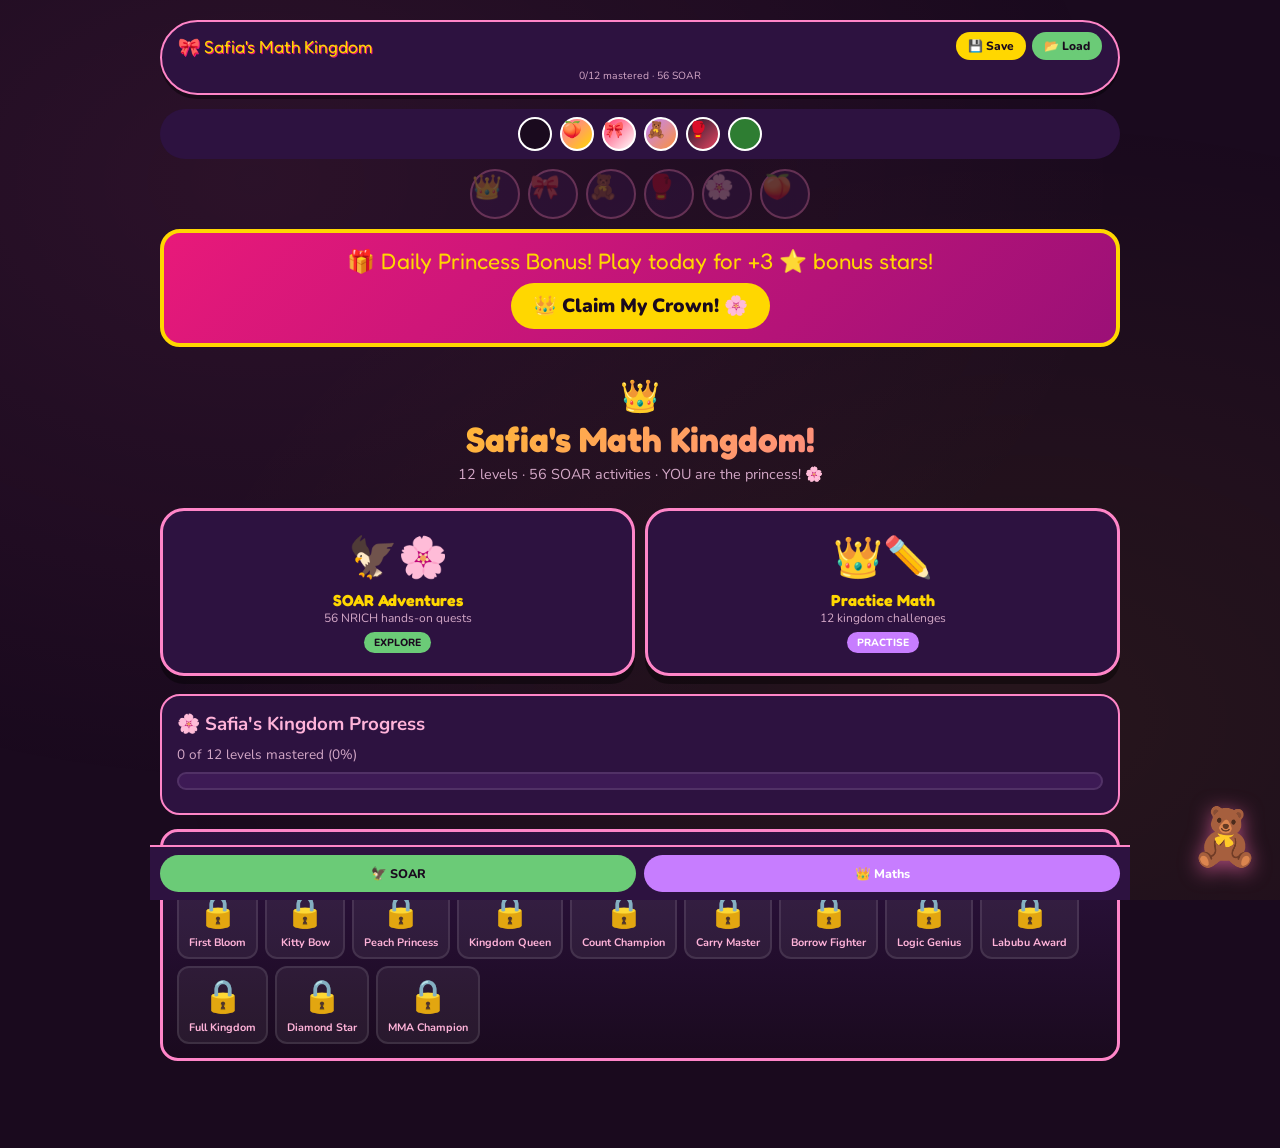
==== index.html @ 7e728153 "Update index.html" ====
<!DOCTYPE html>
<html lang="en">
<head>
<meta charset="UTF-8">
<meta name="viewport" content="width=device-width, initial-scale=1.0, maximum-scale=1.0, user-scalable=yes">
<title>🎀 Safia's Math Kingdom</title>
<style>
  @import url('https://fonts.googleapis.com/css2?family=Fredoka+One&family=Nunito:wght@400;600;700;800&display=swap');
  * { box-sizing: border-box; margin: 0; padding: 0; }

  /* ── PEACH KINGDOM PALETTE ── */
  :root {
    --pink:      #ff6eb4;
    --deep-pink: #e8197a;
    --gold:      #ffd700;
    --peach:     #ffb3d9;
    --cream:     #fff0f5;
    --bg:        #1a0a1e;
    --panel:     #2d1240;
    --card:      #3d1a55;
    --border:    #ff85c8;
    --text:      #ffe8f5;
    --muted:     #d4a8c7;
    --green:     #6BCB77;
    --kitty-red: #ff3366;
  }

  body {
    font-family: 'Nunito', sans-serif;
    background: var(--bg);
    min-height: 100vh;
    color: var(--text);
    padding: 10px;
    overflow-x: hidden;
  }

  /* ── SPARKLE BACKGROUND ── */
  body::before {
    content: '';
    position: fixed; inset: 0;
    background: radial-gradient(ellipse at 20% 20%, rgba(255,110,180,.08) 0%, transparent 60%),
                radial-gradient(ellipse at 80% 80%, rgba(255,215,0,.06) 0%, transparent 60%);
    pointer-events: none; z-index: 0;
  }

  .wrap { max-width: 500px; margin: 0 auto; width: 100%; position: relative; z-index: 1; }

  /* ── CONFETTI CANVAS ── */
  #confettiCanvas { position:fixed; inset:0; pointer-events:none; z-index:9999; }

  /* ── MASCOT ── */
  #mascot {
    position: fixed; bottom: clamp(12px,3vh,24px); right: clamp(10px,2vw,20px);
    font-size: clamp(2.2rem,6vw,3.5rem); z-index: 200; cursor: pointer;
    filter: drop-shadow(0 4px 10px rgba(255,110,180,.6));
    animation: mascotFloat 3s ease-in-out infinite; user-select: none;
  }
  @keyframes mascotFloat { 0%,100%{transform:translateY(0) rotate(-3deg);} 50%{transform:translateY(-8px) rotate(3deg);} }
  #mascot.cheer { animation: mascotCheer .5s ease-in-out 3; }
  @keyframes mascotCheer { 0%,100%{transform:scale(1);} 40%{transform:scale(1.4) rotate(-10deg);} 70%{transform:scale(1.4) rotate(10deg);} }
  #mascot.oops  { animation: mascotOops .4s ease-in-out 2; }
  @keyframes mascotOops  { 0%,100%{transform:translateX(0);} 30%{transform:translateX(-8px);} 70%{transform:translateX(8px);} }

  /* ── POP TEXT ── */
  #popText {
    position: fixed; top: 28%; left: 50%;
    transform: translate(-50%,-50%) scale(0);
    font-family: 'Fredoka One', cursive;
    font-size: clamp(2.5rem,10vw,6rem); font-weight:900;
    color: white; z-index: 300; pointer-events: none; white-space: nowrap;
    text-shadow: 4px 4px 0 var(--deep-pink), 8px 8px 0 var(--gold);
    transition: transform .25s cubic-bezier(.34,1.56,.64,1), opacity .3s;
    opacity: 0;
  }
  #popText.show { transform: translate(-50%,-50%) scale(1); opacity:1; }
  #popText.hide { transform: translate(-50%,-50%) scale(.4); opacity:0; }

  /* ── STREAK BADGE ── */
  #streakBadge {
    position: fixed; top: clamp(10px,2vh,18px); right: clamp(10px,2vw,18px);
    background: linear-gradient(135deg,#ff3366,var(--gold));
    color: white; font-weight:900; font-size: clamp(.85rem,2.8vw,1.2rem);
    padding: clamp(5px,1vh,10px) clamp(10px,2vw,16px);
    border-radius: 50px; border: 3px solid white;
    box-shadow: 0 4px 0 rgba(0,0,0,.3); z-index: 200; display:none;
    font-family: 'Fredoka One', cursive;
  }
  #streakBadge.fire { animation: streakPop .4s cubic-bezier(.34,1.56,.64,1); }
  @keyframes streakPop { 0%{transform:scale(1);} 50%{transform:scale(1.5);} 100%{transform:scale(1);} }

  /* ── MILESTONE OVERLAY ── */
  #milestoneOverlay {
    position: fixed; inset:0; background: rgba(0,0,0,.85);
    display:none; align-items:center; justify-content:center; z-index:500;
  }
  #milestoneOverlay.show { display:flex; animation: fadeIn .4s; }
  @keyframes fadeIn { from{opacity:0;} to{opacity:1;} }
  .milestone-card {
    background: linear-gradient(135deg,#3d1a55,#1a0a1e);
    border: 5px solid var(--gold); border-radius: 36px;
    padding: clamp(20px,4vh,40px) clamp(24px,5vw,48px);
    max-width:90vw; text-align:center;
    animation: bounceIn .5s cubic-bezier(.34,1.56,.64,1);
  }
  @keyframes bounceIn { 0%{transform:scale(.3);} 100%{transform:scale(1);} }
  .milestone-emoji { font-size: clamp(3rem,10vw,5.5rem); display:block; animation:spin 1s linear infinite; }
  @keyframes spin { from{transform:rotate(0);} to{transform:rotate(360deg);} }
  .milestone-title { font-family:'Fredoka One',cursive; font-size:clamp(1.4rem,6vw,2.8rem); color:var(--gold); margin-top:8px; text-shadow:2px 2px 0 var(--deep-pink); }
  .milestone-sub   { font-size:clamp(.9rem,3.5vw,1.4rem); color:white; margin-top:6px; }
  .milestone-close { background:var(--gold); color:#1a0a1e; border:none; border-radius:40px; padding:12px 28px; font-size:clamp(.9rem,3.5vw,1.4rem); font-weight:900; cursor:pointer; font-family:'Nunito',sans-serif; margin-top:12px; }

  /* ── DAILY BONUS ── */
  #dailyBonusWrap { margin-bottom: 14px; }
  .daily-card {
    background: linear-gradient(135deg,var(--deep-pink),#9b1077);
    border-radius:20px; padding:14px 18px; border:4px solid var(--gold);
    text-align:center; animation:dailyPulse 2s ease-in-out infinite;
  }
  @keyframes dailyPulse { 0%,100%{box-shadow:0 0 12px rgba(232,25,122,.4);} 50%{box-shadow:0 0 28px rgba(232,25,122,.8);} }
  .daily-title { font-family:'Fredoka One',cursive; font-size:clamp(.9rem,3.5vw,1.4rem); color:var(--gold); }
  .daily-claim { background:var(--gold); color:#1a0a1e; border:none; border-radius:40px; padding:10px 22px; font-size:clamp(.85rem,3vw,1.2rem); font-weight:900; cursor:pointer; margin-top:8px; font-family:'Nunito',sans-serif; }

  /* ── TROPHY SHELF ── */
  .trophy-shelf { background:linear-gradient(180deg,var(--panel),var(--bg)); border-radius:18px; padding:14px; border:3px solid var(--border); margin-top:14px; }
  .trophy-shelf-title { font-family:'Fredoka One',cursive; font-size:clamp(.9rem,3vw,1.3rem); color:var(--gold); margin-bottom:10px; }
  .trophy-row  { display:flex; flex-wrap:wrap; gap:7px; }
  .trophy-item { background:rgba(255,255,255,.06); border-radius:12px; padding:7px 10px; text-align:center; border:2px solid rgba(255,255,255,.1); min-width:clamp(52px,12vw,80px); }
  .trophy-item.earned { border-color:var(--gold); background:rgba(255,215,0,.12); animation:trophyGlow 2s ease-in-out infinite; }
  @keyframes trophyGlow { 0%,100%{box-shadow:0 0 5px rgba(255,215,0,.3);} 50%{box-shadow:0 0 16px rgba(255,215,0,.7);} }
  .trophy-icon { font-size:clamp(1.2rem,4vw,2rem); display:block; }
  .trophy-name { font-size:clamp(.45rem,1.4vw,.68rem); color:var(--peach); margin-top:2px; font-weight:700; }

  /* ── TOPBAR ── */
  .topbar {
    background:var(--panel); border-radius:40px;
    padding:10px 16px; display:flex; align-items:center;
    justify-content:space-between; flex-wrap:wrap; gap:8px;
    margin-bottom:14px; border:2px solid var(--border);
    box-shadow: 0 4px 0 rgba(0,0,0,.4);
  }
  .topbar-title { font-family:'Fredoka One',cursive; font-size:1.1rem; color:var(--gold); text-shadow:1px 1px 0 var(--deep-pink); }
  .topbar-btns  { display:flex; gap:6px; }
  .tb-btn { padding:6px 12px; border:none; border-radius:30px; font-weight:800; font-size:.75rem; cursor:pointer; color:#1a0a1e; background:var(--gold); font-family:'Nunito',sans-serif; }
  .tb-btn.tb-load { background:var(--green); }
  .tb-lbl { font-size:.65rem; color:var(--muted); width:100%; text-align:center; }

  /* ── THEMES ── */
  .theme-selector { display:flex; gap:8px; margin:10px 0; justify-content:center; flex-wrap:wrap; background:var(--panel); padding:8px; border-radius:40px; }
  .theme-btn { width:34px; height:34px; border-radius:50%; border:2px solid white; cursor:pointer; transition:transform .2s; }
  .theme-btn:hover { transform:scale(1.2); }
  .theme-btn.peach   { background:linear-gradient(135deg,#ff6eb4,#ffd700); }
  .theme-btn.kitty   { background:linear-gradient(135deg,#ff3366,#fff); }
  .theme-btn.labubu  { background:linear-gradient(135deg,#c084fc,#fb923c); }
  .theme-btn.dojo    { background:linear-gradient(135deg,#1a1a2e,#e94560); }
  .theme-btn.spring  { background:#2e7d32; }
  .theme-btn.default { background:var(--bg); }

  body.theme-kitty   { background: #1a0010; --panel:#3d0020; --card:#5a0030; --border:#ff6eb4; }
  body.theme-labubu  { background: #1e0a2e; --panel:#3a1055; --card:#52168a; --border:#c084fc; --gold:#fb923c; }
  body.theme-dojo    { background: #0d0d1a; --panel:#1a1a2e; --card:#16213e; --border:#e94560; --gold:#ffd700; }
  body.theme-spring  { background: #0a1f0a; --panel:#1a3a1a; --card:#2d5a2d; --border:#6BCB77; --gold:#ffd700; }

  /* ── SCREENS ── */
  .screen { display:none; }
  .screen.active { display:block; }

  /* ── HOME HERO ── */
  .home-hero { text-align:center; padding:14px 0 6px; position:relative; }
  .home-hero h1 { font-family:'Fredoka One',cursive; font-size:1.8rem; background:linear-gradient(135deg,var(--gold),var(--pink)); -webkit-background-clip:text; -webkit-text-fill-color:transparent; background-clip:text; }
  .home-hero p  { color:var(--muted); margin-top:4px; font-size:.9rem; }
  .crown-decoration { font-size:2rem; animation:crownBounce 2s ease-in-out infinite; display:block; }
  @keyframes crownBounce { 0%,100%{transform:translateY(0) rotate(-5deg);} 50%{transform:translateY(-6px) rotate(5deg);} }

  /* ── BADGES ── */
  .badges-container { display:flex; gap:8px; justify-content:center; margin:10px 0; flex-wrap:wrap; }
  .badge { width:50px; height:50px; border-radius:50%; background:var(--card); display:flex; align-items:center; justify-content:center; font-size:1.5rem; border:2px solid var(--border); opacity:.3; transition:all .3s; }
  .badge.unlocked { opacity:1; border-color:var(--gold); box-shadow:0 0 14px var(--gold); animation:badgePop .5s cubic-bezier(.34,1.56,.64,1); }
  @keyframes badgePop { 0%{transform:scale(.5);} 100%{transform:scale(1);} }
  .badge-tooltip .tooltip-text { visibility:hidden; width:120px; background:var(--card); color:#fff; text-align:center; padding:5px; border-radius:6px; position:absolute; z-index:1; bottom:125%; left:50%; margin-left:-60px; font-size:.7rem; border:1px solid var(--border); }
  .badge-tooltip { position:relative; display:inline-block; }
  .badge-tooltip:hover .tooltip-text { visibility:visible; }

  /* ── PROGRESS CHART ── */
  .progress-chart { background:var(--panel); border-radius:20px; padding:15px; margin-top:18px; border:2px solid var(--border); }
  .progress-bar-cont { background:var(--card); border-radius:10px; height:18px; margin:8px 0; border:2px solid rgba(255,255,255,.1); overflow:hidden; }
  .progress-bar-fill { height:100%; border-radius:10px; background:linear-gradient(90deg,var(--deep-pink),var(--gold)); width:0%; transition:width .5s cubic-bezier(.34,1.56,.64,1); }
  /* car on progress bar */
  .progress-bar-wrap { position:relative; }
  .prog-car { position:absolute; right:-4px; top:50%; transform:translateY(-50%); font-size:1.2rem; transition:right .5s; pointer-events:none; }

  /* ── PATTERN SECTION ── */
  .pattern-section { background:var(--card); border-radius:16px; padding:12px; margin:10px 0; border:2px solid var(--border); }
  .pattern-title { color:var(--pink); font-weight:800; font-size:.9rem; margin-bottom:8px; }
  .pattern-tag { display:inline-block; background:var(--panel); color:var(--text); padding:4px 10px; border-radius:20px; font-size:.8rem; margin:2px; border:1px solid var(--border); }
  .pattern-tag.high { background:#5a1020; border-color:var(--kitty-red); }

  /* ── MENU ── */
  .menu-grid { display:grid; grid-template-columns:1fr 1fr; gap:10px; margin:18px 0; }
  .menu-card { background:var(--panel); border-radius:24px; padding:20px 10px; text-align:center; cursor:pointer; border:3px solid var(--border); box-shadow:0 8px 0 rgba(0,0,0,.4); transition:transform .15s, box-shadow .15s; }
  .menu-card:hover { transform:translateY(-4px); box-shadow:0 12px 0 rgba(0,0,0,.4); }
  .menu-card:active { transform:translateY(5px); box-shadow:0 3px 0 rgba(0,0,0,.4); }
  .mc-icon { font-size:2.5rem; }
  .mc-name { font-family:'Fredoka One',cursive; font-weight:800; color:var(--gold); margin-top:5px; }
  .mc-desc { font-size:.75rem; color:var(--muted); }
  .soar-badge { border-radius:30px; padding:3px 10px; font-size:.65rem; font-weight:800; display:inline-block; margin-top:6px; }
  .soar-badge.green  { background:var(--green); color:#1a0a1e; }
  .soar-badge.purple { background:#C77DFF; color:#fff; }

  /* ── LEVELS ── */
  .levels-grid { display:grid; grid-template-columns:repeat(2,1fr); gap:10px; margin-top:15px; }
  .level-btn { background:var(--panel); border:2px solid var(--border); border-radius:20px; padding:15px 5px; cursor:pointer; text-align:center; transition:border-color .2s,transform .2s; }
  .level-btn:hover { border-color:var(--gold); transform:translateY(-2px); }
  .level-icon  { font-size:2rem; margin-bottom:5px; }
  .level-name  { font-weight:800; font-size:.85rem; color:var(--text); }
  .level-stars { color:var(--gold); font-size:.8rem; min-height:1.2em; }

  /* ── SOAR ── */
  .soar-levels-grid { display:grid; grid-template-columns:repeat(2,1fr); gap:10px; margin-top:15px; }
  .soar-level-btn { background:var(--panel); border:2px solid var(--green); border-radius:20px; padding:15px 5px; cursor:pointer; text-align:center; transition:background .2s,transform .15s; }
  .soar-level-btn:hover { background:var(--card); transform:translateY(-2px); }
  .soar-icon  { font-size:2rem; }
  .soar-title { font-weight:800; color:var(--gold); font-size:.9rem; margin:4px 0 2px; font-family:'Fredoka One',cursive; }
  .soar-desc  { font-size:.7rem; color:var(--muted); }
  .age-group-header { grid-column:1/-1; background:linear-gradient(90deg,var(--card),var(--panel)); color:var(--gold); font-family:'Fredoka One',cursive; font-size:1.1rem; padding:10px; border-radius:30px; margin:8px 0 2px; text-align:center; border:2px solid var(--border); }

  /* ── NAV ── */
  .nav-btn { background:var(--card); border:none; border-radius:30px; padding:10px 18px; color:white; font-weight:800; cursor:pointer; margin:8px 0; width:100%; text-align:center; font-family:'Nunito',sans-serif; transition:transform .1s; }
  .nav-btn:active { transform:translateY(3px); }
  .nav-btn.home-btn { background:var(--deep-pink); }
  .quick-nav { display:flex; gap:8px; background:var(--panel); border-top:2px solid var(--border); padding:8px 10px; position:sticky; bottom:0; z-index:50; margin:12px -10px 0; }
  .qn-btn { flex:1; border:none; border-radius:30px; padding:10px 6px; font-family:'Nunito',sans-serif; font-weight:800; font-size:.78rem; cursor:pointer; text-align:center; transition:transform .15s; }
  .qn-btn:hover { transform:scale(1.05); }
  .qn-home  { background:var(--pink); color:#1a0a1e; }
  .qn-soar  { background:var(--green); color:#1a0a1e; }
  .qn-math  { background:#C77DFF; color:#fff; }

  /* ── ACTIVITY CARD ── */
  .activity-card { background:var(--panel); border-radius:30px; padding:20px; margin:10px 0; border:3px solid var(--border); }
  .activity-header { display:flex; align-items:center; gap:12px; margin-bottom:15px; }
  .activity-icon { font-size:3rem; }
  .activity-title { font-family:'Fredoka One',cursive; font-size:1.5rem; color:var(--gold); }
  .activity-age { background:var(--green); color:#1a0a1e; padding:3px 10px; border-radius:30px; font-size:.7rem; font-weight:800; display:inline-block; }
  .illustration { background:var(--card); border-radius:20px; padding:20px; margin:15px 0; text-align:center; border:2px dashed var(--gold); }
  .hint-box { background:var(--card); border-left:5px solid var(--gold); border-radius:12px; padding:12px; margin:15px 0; font-size:.9rem; display:none; }
  .hint-box.show { display:block; }
  .talk-bubble { background:var(--card); border-radius:30px 30px 30px 5px; padding:15px; margin:15px 0; }
  .btn-row { display:flex; gap:8px; margin:15px 0; flex-wrap:wrap; }
  .soar-btn { flex:1; background:var(--green); border:none; border-radius:40px; padding:12px; font-weight:800; color:#1a0a1e; cursor:pointer; min-width:100px; font-family:'Nunito',sans-serif; }
  .soar-btn.secondary { background:var(--pink); }
  .nrich-btn { display:inline-flex; align-items:center; gap:8px; background:linear-gradient(135deg,var(--pink),#C77DFF); color:white!important; -webkit-text-fill-color:white!important; border:none; border-radius:30px; padding:10px 18px; font-weight:800; font-size:.85rem; cursor:pointer; margin:8px 4px; text-decoration:none; transition:transform .2s; }
  .nrich-btn:hover { transform:scale(1.05); }
  .video-btn { display:inline-flex; align-items:center; gap:8px; background:linear-gradient(135deg,#FF0000,#cc0000); color:white!important; -webkit-text-fill-color:white!important; border:none; border-radius:30px; padding:10px 18px; font-weight:800; font-size:.85rem; cursor:pointer; margin:8px 4px; text-decoration:none; transition:transform .2s; }
  .video-btn:hover { transform:scale(1.05); }

  /* ── QUIZ ── */
  .quiz-head { background:var(--panel); border-radius:20px; padding:12px; margin-bottom:12px; border:2px solid var(--border); }
  .quiz-meta { display:flex; justify-content:space-between; color:var(--muted); font-size:.75rem; margin-bottom:8px; }
  .quiz-score-row { display:flex; gap:10px; margin-bottom:8px; }
  .qs-item { text-align:center; flex:1; background:var(--card); border-radius:30px; padding:5px; border:1px solid var(--border); }
  .qs-val  { font-size:1.2rem; font-weight:900; color:#fff!important; -webkit-text-fill-color:#fff!important; transition:transform .3s; }
  .qs-val.bump { animation:scoreBump .4s cubic-bezier(.34,1.56,.64,1); }
  @keyframes scoreBump { 0%{transform:scale(1);} 50%{transform:scale(1.7);color:var(--gold)!important;} 100%{transform:scale(1);} }
  .prog-bar { background:var(--card); border-radius:8px; height:10px; overflow:hidden; border:1px solid var(--border); }
  .prog-fill { height:100%; border-radius:8px; background:linear-gradient(90deg,var(--deep-pink),var(--gold)); transition:width .4s cubic-bezier(.34,1.56,.64,1); }

  /* streak dots in quiz */
  .streak-row { display:flex; gap:4px; justify-content:center; margin-top:6px; }
  .streak-dot { width:12px; height:12px; border-radius:50%; background:var(--card); border:2px solid var(--border); transition:background .3s; }
  .streak-dot.lit  { background:var(--gold); box-shadow:0 0 6px var(--gold); }
  .streak-dot.fire { background:linear-gradient(135deg,#ff3366,var(--gold)); animation:dotFire .4s ease-in-out; }
  @keyframes dotFire { 0%{transform:scale(1);} 50%{transform:scale(1.6);} 100%{transform:scale(1.2);} }

  .q-card { background:var(--panel); border-radius:20px; padding:18px; margin-bottom:12px; border-top:5px solid var(--pink); border:3px solid var(--border); animation:cardSlide .3s cubic-bezier(.34,1.56,.64,1); }
  @keyframes cardSlide { from{opacity:0;transform:scale(.92) translateY(14px);} to{opacity:1;transform:scale(1) translateY(0);} }
  .q-card.word-card { border-top-color:var(--green); }
  .q-type-badge { display:inline-block; background:var(--card); color:var(--peach)!important; -webkit-text-fill-color:var(--peach)!important; border-radius:30px; padding:3px 10px; font-size:.65rem; font-weight:800; margin-bottom:8px; border:1px solid var(--border); }
  .question-text { font-size:1.1rem; font-weight:800; color:#fff!important; -webkit-text-fill-color:#fff!important; margin-bottom:15px; text-align:center; line-height:1.55; }
  .answer-input { width:100%; padding:12px; font-size:1.5rem; font-family:'Fredoka One',cursive; background:var(--card); border:2px solid var(--border); border-radius:40px; color:var(--gold)!important; -webkit-text-fill-color:var(--gold)!important; text-align:center; margin:10px 0; outline:none; transition:border-color .2s; }
  .answer-input:focus { border-color:var(--gold); box-shadow:0 0 0 3px rgba(255,215,0,.2); }

  .feedback { border-radius:40px; padding:12px; margin:8px 0; font-weight:700; display:none; text-align:center; animation:popIn .3s; font-family:'Nunito',sans-serif; }
  .feedback.show { display:block; }
  .feedback.ok  { background:#1a4a22; color:#c3f0c3!important; -webkit-text-fill-color:#c3f0c3!important; border:2px solid var(--green); }
  .feedback.bad { background:#4a1020; color:#ffc0cb!important; -webkit-text-fill-color:#ffc0cb!important; border:2px solid var(--kitty-red); }
  @keyframes popIn { 0%{transform:scale(.8);opacity:0;} 100%{transform:scale(1);opacity:1;} }

  .btn-home,.btn-hint,.btn-check,.btn-next,.btn-retry { border:none; border-radius:40px; padding:14px 0; font-family:'Fredoka One',cursive; font-size:1rem; cursor:pointer; flex:1; min-width:90px; text-align:center; transition:transform .15s, box-shadow .15s; box-shadow:0 5px 0 rgba(0,0,0,.3); }
  .btn-home,.btn-hint,.btn-check,.btn-next,.btn-retry { font-weight:800; }
  .btn-home  :active,.btn-hint:active,.btn-check:active,.btn-next:active,.btn-retry:active { transform:translateY(4px); box-shadow:0 1px 0 rgba(0,0,0,.3); }
  .btn-home  { background:var(--card);    color:#fff!important; }
  .btn-hint  { background:var(--gold);    color:#1a0a1e!important; -webkit-text-fill-color:#1a0a1e!important; }
  .btn-check { background:var(--deep-pink); color:#fff!important; }
  .btn-next  { background:var(--green);   color:#1a0a1e!important; -webkit-text-fill-color:#1a0a1e!important; display:none; }
  .btn-retry { background:var(--card);    color:#fff!important; }

  /* ── RESULT ── */
  .result-card { background:var(--panel); border-radius:30px; padding:25px; text-align:center; border:4px solid var(--gold); box-shadow:0 0 30px rgba(255,215,0,.2); animation:resultPulse 2s infinite; }
  @keyframes resultPulse { 0%,100%{box-shadow:0 0 15px var(--gold);} 50%{box-shadow:0 0 40px var(--pink);} }
  .result-emoji { font-size:3.5rem; display:block; animation:bounce 1s infinite; }
  @keyframes bounce { 0%,100%{transform:translateY(0);} 50%{transform:translateY(-10px);} }
  .result-title { font-size:2rem; font-family:'Fredoka One',cursive; color:var(--pink)!important; -webkit-text-fill-color:var(--pink)!important; margin:8px 0; }
  .result-pct   { font-family:'Fredoka One',cursive; font-size:2rem; margin:8px 0; color:#7ee8a2!important; -webkit-text-fill-color:#7ee8a2!important; }
  .result-stars { font-size:2rem; margin-bottom:10px; }
  .result-stars.animate span { display:inline-block; animation:starDrop .5s cubic-bezier(.34,1.56,.64,1) both; }
  .result-stars.animate span:nth-child(2) { animation-delay:.15s; }
  .result-stars.animate span:nth-child(3) { animation-delay:.3s; }
  @keyframes starDrop { from{transform:scale(0) rotate(-180deg);opacity:0;} to{transform:scale(1) rotate(0);opacity:1;} }

  /* ── FACT / COMPOSE INPUTS ── */
  .fact-rows, .compose-rows { margin:12px 0; display:flex; flex-direction:column; gap:10px; }
  .fact-row, .compose-row   { display:flex; align-items:center; gap:8px; justify-content:center; flex-wrap:wrap; }
  .fact-input    { width:50px; padding:8px 4px; font-size:1.2rem; font-family:'Fredoka One',cursive; background:var(--card); border:2px solid var(--border); border-radius:16px; color:var(--gold)!important; text-align:center; outline:none; }
  .compose-input { width:56px; padding:10px 4px; font-size:1.3rem; font-family:'Fredoka One',cursive; background:var(--card); border:2px solid var(--border); border-radius:16px; color:var(--gold)!important; text-align:center; outline:none; }
  .compose-sym   { font-family:'Fredoka One',cursive; font-size:1.4rem; color:var(--pink)!important; min-width:20px; text-align:center; }
  .compose-eq    { font-family:'Fredoka One',cursive; font-size:1rem; color:var(--muted)!important; white-space:nowrap; }

  /* ── RESPONSIVE ── */
  @media (min-width:600px) {
    .wrap { max-width:700px; }
    .home-hero h1 { font-size:2.2rem; }
    .levels-grid  { grid-template-columns:repeat(3,1fr); }
    .soar-levels-grid { grid-template-columns:repeat(3,1fr); }
    .qs-val { font-size:1.5rem; }
    .question-text { font-size:1.25rem; }
  }
  @media (min-width:1024px) {
    body { padding:20px 40px; }
    .wrap { max-width:960px; }
    .levels-grid  { grid-template-columns:repeat(4,1fr); }
    .soar-levels-grid { grid-template-columns:repeat(4,1fr); }
    .menu-grid    { grid-template-columns:1fr 1fr; }
  }
  @media (max-width:380px) {
    .btn-home,.btn-hint,.btn-check,.btn-next,.btn-retry { font-size:.85rem; padding:11px 0; min-width:70px; }
    .qn-btn { font-size:.7rem; padding:8px 4px; }
  }
</style>
</head>
<body class="theme-peach">

<!-- GAMIFICATION OVERLAYS -->
<canvas id="confettiCanvas"></canvas>
<div id="mascot" title="Click me! 🎀">🧸</div>
<div id="streakBadge">🔥 3 in a row!</div>
<div id="popText">WOW!</div>

<div id="milestoneOverlay">
  <div class="milestone-card">
    <span class="milestone-emoji" id="milestoneEmoji">🏆</span>
    <div class="milestone-title" id="milestoneTitle">Trophy Unlocked!</div>
    <div class="milestone-sub"   id="milestoneSub">Amazing work, Safia!</div>
    <button class="milestone-close" onclick="closeMilestone()">Yay! 🎀</button>
  </div>
</div>

<div class="wrap">

  <div class="topbar">
    <div class="topbar-title">🎀 Safia's Math Kingdom</div>
    <div class="topbar-btns">
      <button class="tb-btn" onclick="saveProgress()">💾 Save</button>
      <button class="tb-btn tb-load" onclick="loadProgress()">📂 Load</button>
      <input type="file" id="loadFile" accept=".json" style="display:none" onchange="handleLoadFile(event)">
    </div>
    <div class="tb-lbl" id="progressLabel">0/12 mastered · 56 SOAR</div>
  </div>

  <div class="theme-selector">
    <div class="theme-btn default" onclick="setTheme('default')" title="Night"></div>
    <div class="theme-btn peach"   onclick="setTheme('peach')"   title="Princess Peach">🍑</div>
    <div class="theme-btn kitty"   onclick="setTheme('kitty')"   title="Hello Kitty">🎀</div>
    <div class="theme-btn labubu"  onclick="setTheme('labubu')"  title="Labubu">🧸</div>
    <div class="theme-btn dojo"    onclick="setTheme('dojo')"    title="MMA Dojo">🥊</div>
    <div class="theme-btn spring"  onclick="setTheme('spring')"  title="Spring"></div>
  </div>

  <!-- ACHIEVEMENT BADGES — themed -->
  <div class="badges-container">
    <div class="badge badge-tooltip" id="badgeCounting">👑<span class="tooltip-text">Counting Princess!</span></div>
    <div class="badge badge-tooltip" id="badgeAddition">🎀<span class="tooltip-text">Addition Champion!</span></div>
    <div class="badge badge-tooltip" id="badgeSubtraction">🧸<span class="tooltip-text">Subtraction Star!</span></div>
    <div class="badge badge-tooltip" id="badgeBorrow">🥊<span class="tooltip-text">Borrowing Fighter!</span></div>
    <div class="badge badge-tooltip" id="badgeCarry">🌸<span class="tooltip-text">Carrying Master!</span></div>
    <div class="badge badge-tooltip" id="badgeLogic">🍑<span class="tooltip-text">Logic Queen!</span></div>
  </div>

  <!-- HOME -->
  <div id="homeScreen" class="screen active">
    <div id="dailyBonusWrap"></div>
    <div class="home-hero">
      <span class="crown-decoration">👑</span>
      <h1>Safia's Math Kingdom!</h1>
      <p>12 levels · 56 SOAR activities · YOU are the princess! 🌸</p>
    </div>
    <div id="patternSummary" class="pattern-section" style="display:none;">
      <div class="pattern-title">🎯 Practice These:</div>
      <div id="patternTags"></div>
    </div>
    <div class="menu-grid">
      <div class="menu-card" onclick="showSoarMenu()">
        <div class="mc-icon">🦅🌸</div>
        <div class="mc-name">SOAR Adventures</div>
        <div class="mc-desc">56 NRICH hands-on quests</div>
        <div class="soar-badge green">EXPLORE</div>
      </div>
      <div class="menu-card" onclick="showPracticeMenu()">
        <div class="mc-icon">👑✏️</div>
        <div class="mc-name">Practice Math</div>
        <div class="mc-desc">12 kingdom challenges</div>
        <div class="soar-badge purple">PRACTISE</div>
      </div>
    </div>
    <div class="progress-chart">
      <h3 style="color:var(--peach);margin-bottom:8px;">🌸 Safia's Kingdom Progress</h3>
      <div id="progressStats" style="color:var(--muted);font-size:.85rem;"></div>
      <div class="progress-bar-wrap">
        <div class="progress-bar-cont"><div class="progress-bar-fill" id="progressBarFill"></div></div>
      </div>
    </div>
    <div class="trophy-shelf">
      <div class="trophy-shelf-title">🏆 Trophy Cabinet</div>
      <div class="trophy-row" id="trophyRow"></div>
    </div>
    <div class="quick-nav">
      <button class="qn-btn qn-soar" onclick="showSoarMenu()">🦅 SOAR</button>
      <button class="qn-btn qn-math" onclick="showPracticeMenu()">👑 Maths</button>
    </div>
  </div>

  <!-- PRACTICE MENU -->
  <div id="practiceMenuScreen" class="screen">
    <div style="display:flex;gap:8px;margin-bottom:6px;">
      <button class="nav-btn home-btn" style="margin:0;" onclick="showHome()">🏠 Home</button>
      <button class="nav-btn" style="margin:0;background:var(--green);color:#1a0a1e;" onclick="showSoarMenu()">🦅 SOAR</button>
    </div>
    <div style="text-align:center;padding:10px 0 5px;">
      <div style="font-family:'Fredoka One',cursive;font-size:1.4rem;color:#C77DFF;">👑 Practice Math Problems</div>
      <div style="color:var(--muted);font-size:.85rem;margin-top:4px;">Choose a kingdom level!</div>
    </div>
    <div class="levels-grid" id="levelsGrid"></div>
    <div class="quick-nav">
      <button class="qn-btn qn-home" onclick="showHome()">🏠 Home</button>
      <button class="qn-btn qn-soar" onclick="showSoarMenu()">🦅 SOAR</button>
      <button class="qn-btn qn-math" onclick="showPracticeMenu()">👑 Levels</button>
    </div>
  </div>

  <!-- SOAR MENU -->
  <div id="soarMenuScreen" class="screen">
    <div style="display:flex;gap:8px;margin-bottom:6px;">
      <button class="nav-btn home-btn" style="margin:0;" onclick="showHome()">🏠 Home</button>
      <button class="nav-btn" style="margin:0;background:#C77DFF;color:#fff;" onclick="showPracticeMenu()">👑 Maths</button>
    </div>
    <div class="soar-levels-grid" id="soarLevelsGrid"></div>
    <div class="quick-nav">
      <button class="qn-btn qn-home" onclick="showHome()">🏠 Home</button>
      <button class="qn-btn qn-soar" onclick="showSoarMenu()">🦅 SOAR</button>
      <button class="qn-btn qn-math" onclick="showPracticeMenu()">👑 Levels</button>
    </div>
  </div>

  <!-- SOAR ACTIVITY -->
  <div id="soarActivityScreen" class="screen">
    <div style="display:flex;gap:8px;margin-bottom:6px;">
      <button class="nav-btn home-btn" style="margin:0;" onclick="showHome()">🏠 Home</button>
      <button class="nav-btn" style="margin:0;" onclick="showSoarMenu()">← SOAR Menu</button>
      <button class="nav-btn" style="margin:0;background:#C77DFF;color:#fff;" onclick="showPracticeMenu()">👑 Maths</button>
    </div>
    <div id="soarActivityContent"></div>
    <div class="quick-nav">
      <button class="qn-btn qn-home" onclick="showHome()">🏠 Home</button>
      <button class="qn-btn qn-soar" onclick="showSoarMenu()">🦅 SOAR</button>
      <button class="qn-btn qn-math" onclick="showPracticeMenu()">👑 Levels</button>
    </div>
  </div>

  <!-- QUIZ -->
  <div id="quizScreen" class="screen">
    <div style="display:flex;gap:8px;margin-bottom:8px;">
      <button class="nav-btn home-btn" style="margin:0;flex:1;" onclick="showHome()">🏠 Home</button>
      <button class="nav-btn" style="margin:0;flex:1;" onclick="goHome()">← Levels</button>
      <button class="nav-btn" style="margin:0;flex:1;background:var(--green);color:#1a0a1e;" onclick="showSoarMenu()">🦅 SOAR</button>
    </div>
    <div class="quiz-head">
      <div class="quiz-meta">
        <span id="quizLevelLabel">Level</span>
        <span id="quizQCounter">Q1/15</span>
      </div>
      <div class="quiz-score-row">
        <div class="qs-item"><div>🌸</div><div class="qs-val" id="scoreCorrect">0</div></div>
        <div class="qs-item"><div>🥊</div><div class="qs-val" id="scoreWrong">0</div></div>
        <div class="qs-item"><div>%</div><div class="qs-val" id="scorePercent">—</div></div>
      </div>
      <div class="streak-row" id="streakDots"></div>
      <div class="prog-bar"><div class="prog-fill" id="quizProgressBar" style="width:0%"></div></div>
    </div>
    <div id="quizVideoArea" style="text-align:center;margin-bottom:8px;"></div>
    <div class="q-card" id="questionCard"></div>
    <div class="feedback" id="feedback"></div>
    <div class="btn-row">
      <button class="btn-home"  onclick="goHome()">← Levels</button>
      <button class="btn-hint"  id="hintButton" onclick="showHint()">💡 Hint</button>
      <button class="btn-check" id="checkButton" onclick="checkAnswer()">🌸 Check</button>
      <button class="btn-next"  id="nextButton"  onclick="nextQuestion()">▶ Next</button>
    </div>
    <div class="quick-nav">
      <button class="qn-btn qn-home" onclick="showHome()">🏠 Home</button>
      <button class="qn-btn qn-soar" onclick="showSoarMenu()">🦅 SOAR</button>
      <button class="qn-btn qn-math" onclick="goHome()">👑 Levels</button>
    </div>
  </div>

  <!-- RESULT -->
  <div id="resultScreen" class="screen">
    <div style="display:flex;gap:8px;margin-bottom:8px;">
      <button class="nav-btn home-btn" style="margin:0;flex:1;" onclick="showHome()">🏠 Home</button>
      <button class="nav-btn" style="margin:0;flex:1;" onclick="goHome()">← Levels</button>
      <button class="nav-btn" style="margin:0;flex:1;background:var(--green);color:#1a0a1e;" onclick="showSoarMenu()">🦅 SOAR</button>
    </div>
    <div class="result-card">
      <div class="result-emoji" id="resultEmoji">🏆</div>
      <div class="result-title" id="resultTitle">Great job!</div>
      <div class="result-stars" id="resultStars">⭐⭐⭐</div>
      <div class="result-message" id="resultMessage"></div>
      <div id="mistakePatternsDetail" class="pattern-section" style="margin-top:12px;"></div>
      <div class="btn-row" style="margin-top:16px;">
        <button class="btn-retry" id="retryButton">🔁 Retry</button>
        <button class="btn-check" onclick="goHome()">👑 Levels</button>
        <button class="btn-next"  id="nextLevelButton" style="display:none">➡️ Next</button>
      </div>
    </div>
    <div class="quick-nav">
      <button class="qn-btn qn-home" onclick="showHome()">🏠 Home</button>
      <button class="qn-btn qn-soar" onclick="showSoarMenu()">🦅 SOAR</button>
      <button class="qn-btn qn-math" onclick="goHome()">👑 Levels</button>
    </div>
  </div>

</div><!-- end wrap -->

<script>
// ============================================================
//  CONFETTI
// ============================================================
const confCanvas=document.getElementById('confettiCanvas');
const confCtx=confCanvas.getContext('2d');
let confParticles=[];
function resizeConf(){confCanvas.width=window.innerWidth;confCanvas.height=window.innerHeight;}
resizeConf();window.addEventListener('resize',resizeConf);
function launchConfetti(count){
  const cols=['#ff6eb4','#ffd700','#ff3366','#c084fc','#6BCB77','#fb923c','#fff'];
  for(let i=0;i<(count||40);i++){
    confParticles.push({
      x:Math.random()*confCanvas.width,y:confCanvas.height*.35,
      vx:(Math.random()-.5)*14,vy:(Math.random()*-12)-4,
      color:cols[Math.floor(Math.random()*cols.length)],
      size:Math.random()*9+5,gravity:.5,alpha:1,
      shape:Math.random()<.5?'circle':'rect',
      rot:Math.random()*360,rotv:(Math.random()-.5)*10
    });
  }
  if(!confRunning)runConf();
}
let confRunning=false;
function runConf(){
  confRunning=true;
  confCtx.clearRect(0,0,confCanvas.width,confCanvas.height);
  confParticles=confParticles.filter(p=>p.alpha>.04);
  confParticles.forEach(p=>{
    p.x+=p.vx;p.y+=p.vy;p.vy+=p.gravity;p.vx*=.99;p.alpha-=.013;p.rot+=p.rotv;
    confCtx.save();confCtx.globalAlpha=p.alpha;confCtx.fillStyle=p.color;
    confCtx.translate(p.x,p.y);confCtx.rotate(p.rot*Math.PI/180);
    if(p.shape==='circle'){confCtx.beginPath();confCtx.arc(0,0,p.size/2,0,Math.PI*2);confCtx.fill();}
    else{confCtx.fillRect(-p.size/2,-p.size/4,p.size,p.size/2);}
    confCtx.restore();
  });
  if(confParticles.length>0)requestAnimationFrame(runConf);
  else{confRunning=false;confCtx.clearRect(0,0,confCanvas.width,confCanvas.height);}
}

// ============================================================
//  MASCOT
// ============================================================
const mascotEl=document.getElementById('mascot');
// Cycle mascots: Labubu 🧸, Hello Kitty 🐱🎀, Princess Peach 👸, MMA fighter 🥋
const mascots=['🧸','🎀','👸','🥋'];
let mascotIdx=0;
mascotEl.addEventListener('click',()=>{
  mascotIdx=(mascotIdx+1)%mascots.length;
  mascotEl.textContent=mascots[mascotIdx];
  mascotReact('cheer');
  doSpeak(['You are amazing, Safia!','Keep going, princess!','You are a math champion!','Hi-ya! Kick that problem!'][mascotIdx]);
});
function mascotReact(type){
  mascotEl.classList.remove('cheer','oops');
  void mascotEl.offsetWidth;
  mascotEl.classList.add(type);
}

// ============================================================
//  POP TEXT
// ============================================================
const popEl=document.getElementById('popText');
const popWordsGood=['🌸 PERFECT!','🎀 YES!','👑 QUEEN!','🥊 KICK IT!','💫 AMAZING!','🌟 SUPER!','🍑 GREAT!'];
const popWordsBad=['💪 TRY AGAIN!','🥊 FIGHT ON!','🧸 YOU GOT THIS!'];
function showPop(text,color){
  popEl.textContent=text||popWordsGood[Math.floor(Math.random()*popWordsGood.length)];
  popEl.style.color=color||'#ffd700';
  popEl.classList.remove('hide');void popEl.offsetWidth;
  popEl.classList.add('show');
  setTimeout(()=>{popEl.classList.replace('show','hide');},950);
}

// ============================================================
//  STREAK
// ============================================================
let currentStreak=0;
const streakEl=document.getElementById('streakBadge');
function updateStreakBadge(){
  if(currentStreak>=2){
    streakEl.style.display='block';
    streakEl.textContent='🔥 '+currentStreak+' in a row!';
    streakEl.classList.remove('fire');void streakEl.offsetWidth;
    streakEl.classList.add('fire');
  } else streakEl.style.display='none';
}
function buildStreakDots(n){
  const row=document.getElementById('streakDots');row.innerHTML='';
  for(let i=0;i<n;i++){const d=document.createElement('div');d.className='streak-dot';d.id='sdot_'+i;row.appendChild(d);}
}
function lightDot(idx){
  const d=document.getElementById('sdot_'+idx);
  if(d){d.classList.add('lit');setTimeout(()=>d.classList.add('fire'),100);}
}

// ============================================================
//  MILESTONE / TROPHIES
// ============================================================
let pendingMilestones=[];
function showMilestone(emoji,title,sub){
  pendingMilestones.push({emoji,title,sub});
  if(!document.getElementById('milestoneOverlay').classList.contains('show'))showNextMilestone();
}
function showNextMilestone(){
  if(!pendingMilestones.length)return;
  const m=pendingMilestones.shift();
  document.getElementById('milestoneEmoji').textContent=m.emoji;
  document.getElementById('milestoneTitle').textContent=m.title;
  document.getElementById('milestoneSub').textContent=m.sub;
  document.getElementById('milestoneOverlay').classList.add('show');
  launchConfetti(100);
}
window.closeMilestone=function(){
  document.getElementById('milestoneOverlay').classList.remove('show');
  setTimeout(showNextMilestone,400);
};

// Trophies — Princess Peach / Hello Kitty / Labubu / MMA themed
const TROPHIES=[
  {id:'first_correct', icon:'🌸', name:'First Bloom',    check:(sc,p)=>sc>=1},
  {id:'five_stars',    icon:'🎀', name:'Kitty Bow',      check:(sc,p)=>sc>=5},
  {id:'ten_stars',     icon:'🍑', name:'Peach Princess', check:(sc,p)=>sc>=10},
  {id:'twenty_stars',  icon:'👑', name:'Kingdom Queen',  check:(sc,p)=>sc>=20},
  {id:'counting',      icon:'🔢', name:'Count Champion', check:(sc,p)=>p.counting?.completed},
  {id:'carry',         icon:'🌺', name:'Carry Master',   check:(sc,p)=>p.carry_add?.completed},
  {id:'borrow',        icon:'🥊', name:'Borrow Fighter', check:(sc,p)=>p.borrow_sub?.completed},
  {id:'logic',         icon:'🧠', name:'Logic Genius',   check:(sc,p)=>p.logic?.completed},
  {id:'half_levels',   icon:'🧸', name:'Labubu Award',   check:(sc,p)=>Object.values(p).filter(v=>v?.completed).length>=6},
  {id:'all_levels',    icon:'🏆', name:'Full Kingdom',   check:(sc,p)=>Object.values(p).filter(v=>v?.completed).length>=12},
  {id:'perfect',       icon:'💎', name:'Diamond Star',   check:(sc,p)=>Object.values(p).some(v=>v?.score>=100)},
  {id:'mma_streak',    icon:'🥋', name:'MMA Champion',   check:(sc,p)=>sc>=3},
];
let trophyData={};
try{const t=localStorage.getItem('safia-trophies-v2');if(t)trophyData=JSON.parse(t);}catch(e){}
let totalStarsEarned=0;
try{const ts=localStorage.getItem('safia-totalstars');if(ts)totalStarsEarned=parseInt(ts)||0;}catch(e){}

function checkTrophies(prevStars,newStars,prog){
  TROPHIES.forEach(t=>{
    if(!trophyData[t.id]&&t.check(newStars,prog)){
      trophyData[t.id]=true;
      localStorage.setItem('safia-trophies-v2',JSON.stringify(trophyData));
      showMilestone(t.icon,'Trophy Unlocked!',t.name+' 🎉');
    }
  });
}
function renderTrophyShelf(){
  const row=document.getElementById('trophyRow');if(!row)return;
  row.innerHTML='';
  TROPHIES.forEach(t=>{
    const div=document.createElement('div');
    div.className='trophy-item'+(trophyData[t.id]?' earned':'');
    div.innerHTML=`<span class="trophy-icon">${trophyData[t.id]?t.icon:'🔒'}</span><div class="trophy-name">${t.name}</div>`;
    row.appendChild(div);
  });
}

// ============================================================
//  DAILY BONUS
// ============================================================
function checkDailyBonus(){
  const today=new Date().toDateString();
  if(localStorage.getItem('safia-lastbonus')===today){document.getElementById('dailyBonusWrap').innerHTML='';return;}
  document.getElementById('dailyBonusWrap').innerHTML=`
    <div class="daily-card">
      <div class="daily-title">🎁 Daily Princess Bonus! Play today for +3 ⭐ bonus stars!</div>
      <button class="daily-claim" onclick="claimDaily()">👑 Claim My Crown! 🌸</button>
    </div>`;
}
window.claimDaily=function(){
  localStorage.setItem('safia-lastbonus',new Date().toDateString());
  totalStarsEarned+=3;
  localStorage.setItem('safia-totalstars',String(totalStarsEarned));
  document.getElementById('dailyBonusWrap').innerHTML='<div style="text-align:center;font-family:Fredoka One,cursive;font-size:1.3rem;color:var(--gold);padding:10px;">🎁 +3 Crown Stars! 👑</div>';
  launchConfetti(60);showPop('👑 +3 Stars!','#ffd700');mascotReact('cheer');
};

// ============================================================
//  SPEECH
// ============================================================
function doSpeak(text){
  if(!text||!window.speechSynthesis)return;
  try{window.speechSynthesis.cancel();const u=new SpeechSynthesisUtterance(text);u.rate=0.85;u.pitch=1.1;window.speechSynthesis.speak(u);}catch(e){}
}

// ============================================================
//  AUDIO
// ============================================================
let audioCtx=null;
function getACtx(){if(!audioCtx)audioCtx=new(window.AudioContext||window.webkitAudioContext)();return audioCtx;}
document.addEventListener('click',()=>{try{if(audioCtx&&audioCtx.state==='suspended')audioCtx.resume();}catch(e){}},{once:false});
function playTone(freq,type,dur,vol){try{const ctx=getACtx();const o=ctx.createOscillator();const g=ctx.createGain();o.type=type||'sine';o.frequency.setValueAtTime(freq,ctx.currentTime);g.gain.setValueAtTime(vol||0.1,ctx.currentTime);g.gain.exponentialRampToValueAtTime(0.001,ctx.currentTime+dur);o.connect(g);g.connect(ctx.destination);o.start();o.stop(ctx.currentTime+dur);}catch(e){}}
function playCorrectSound(){playTone(523,'sine',.15,.1);setTimeout(()=>playTone(659,'sine',.15,.1),120);setTimeout(()=>playTone(784,'sine',.25,.1),240);}
function playWrongSound(){playTone(300,'sawtooth',.15,.08);setTimeout(()=>playTone(250,'sawtooth',.2,.08),150);}
function playCelebrationSound(){[523,659,784,1047].forEach((f,i)=>setTimeout(()=>playTone(f,'sine',.2,.1),i*120));}

// ============================================================
//  THEME
// ============================================================
function setTheme(t){document.body.className='theme-'+t;localStorage.setItem('safia-theme-v2',t);}
function loadTheme(){setTheme(localStorage.getItem('safia-theme-v2')||'peach');}

// ============================================================
//  MISTAKE PATTERNS
// ============================================================
let mistakePatterns={};
try{const s=localStorage.getItem('safia-mistakes');if(s)mistakePatterns=JSON.parse(s);}catch(e){}
function updateMistakePatternsDisplay(){
  const ps=document.getElementById('patternSummary'),pt=document.getElementById('patternTags');
  if(!pt)return;
  const p=Object.entries(mistakePatterns).sort((a,b)=>b[1].count-a[1].count).slice(0,3);
  if(!p.length){if(ps)ps.style.display='none';return;}
  if(ps)ps.style.display='block';
  pt.innerHTML=p.map(([t,d])=>`<span class="pattern-tag ${d.count>5?'high':''}">${t} (${d.count})</span>`).join('');
}

// ============================================================
//  BADGES (original 6)
// ============================================================
let badges={counting:false,addition:false,subtraction:false,borrow:false,carry:false,logic:false};
try{const s=localStorage.getItem('safia-badges');if(s)badges=JSON.parse(s);}catch(e){}
function checkBadges(){
  if(progress.counting?.completed)badges.counting=true;
  if(progress.missing_add?.completed&&progress.add_three?.completed)badges.addition=true;
  if(progress.borrow_sub?.completed&&progress.sub_three?.completed)badges.subtraction=true;
  if(progress.borrow_sub?.score>=90)badges.borrow=true;
  if(progress.carry_add?.score>=90)badges.carry=true;
  if(progress.logic?.completed)badges.logic=true;
  localStorage.setItem('safia-badges',JSON.stringify(badges));
  Object.entries(badges).forEach(([k,v])=>{
    const el=document.getElementById('badge'+k.charAt(0).toUpperCase()+k.slice(1));
    if(el){if(v)el.classList.add('unlocked');else el.classList.remove('unlocked');}
  });
}

// ============================================================
//  LEVEL DEFINITIONS — themed icons
// ============================================================
const LEVELS=[
  {id:'counting',    name:'Counting',       icon:'🌸'},
  {id:'grouping',    name:'Tens & Ones',    icon:'🎀'},
  {id:'missing_add', name:'Missing Number', icon:'🍑'},
  {id:'carry_add',   name:'Carry Addition', icon:'👑'},
  {id:'borrow_sub',  name:'Borrow Sub',     icon:'🥊'},
  {id:'add_three',   name:'Add Three',      icon:'🧸'},
  {id:'sub_three',   name:'Subtract Three', icon:'🌺'},
  {id:'compose_add', name:'Make a Sum',     icon:'💎'},
  {id:'compose_sub', name:'Find the Gap',   icon:'🦋'},
  {id:'fact_family', name:'Fact Family',    icon:'🏰'},
  {id:'logic',       name:'Logic Puzzles',  icon:'🧠'},
  {id:'combo',       name:'Grand Finale',   icon:'🏆'}
];

let progress={};
LEVELS.forEach(l=>{progress[l.id]={completed:false,score:0};});
try{const s=localStorage.getItem('safia-progress');if(s)progress=JSON.parse(s);}catch(e){}

let currentLevel=null,questions=[],qIndex=0,score=0,wrong=0,answered=false;

// ============================================================
//  HELPERS
// ============================================================
function rnd(a,b){return Math.floor(Math.random()*(b-a+1))+a;}
function shuffle(arr){const a=[...arr];for(let i=a.length-1;i>0;i--){const j=Math.floor(Math.random()*(i+1));[a[i],a[j]]=[a[j],a[i]];}return a;}
function buildLevel(eqFn,pool){
  const eqs=[];let g=0;
  while(eqs.length<10&&g++<500){const p=eqFn();if(p)eqs.push(p);}
  const words=shuffle(pool).slice(0,5);
  return[...eqs.slice(0,7).map(p=>({...p,category:'equation',hasHint:true})),
         ...eqs.slice(7,10).map(p=>({...p,category:'equation',hasHint:false})),
         ...words.slice(0,2).map(p=>({...p,category:'word',hasHint:true})),
         ...words.slice(2,5).map(p=>({...p,category:'word',hasHint:false}))];
}

// ============================================================
//  VIDEO DATA
// ============================================================
const LEVEL_VIDEOS={
  counting:    {url:'https://www.youtube.com/results?search_query=jack+hartmann+count+to+20+kids',title:'🔢 Count to 20 – Jack Hartmann'},
  grouping:    {url:'https://www.youtube.com/results?search_query=tens+and+ones+place+value+song+kids',title:'📦 Tens & Ones Place Value Song'},
  missing_add: {url:'https://www.youtube.com/results?search_query=missing+number+addition+kids+math',title:'❓ Finding the Missing Number'},
  carry_add:   {url:'https://www.youtube.com/results?search_query=addition+with+regrouping+song+numberock',title:'➕ Addition with Regrouping'},
  borrow_sub:  {url:'https://www.youtube.com/results?search_query=subtraction+with+regrouping+borrowing+song+kids',title:'➖ Subtraction with Borrowing'},
  add_three:   {url:'https://www.youtube.com/results?search_query=adding+three+numbers+kids+math+song',title:'🧸 Adding Three Numbers'},
  sub_three:   {url:'https://www.youtube.com/results?search_query=subtracting+two+digit+numbers+kids+math',title:'🌺 Subtracting Step by Step'},
  compose_add: {url:'https://www.youtube.com/results?search_query=number+bonds+ways+to+make+a+number+kids',title:'💎 Number Bonds Song'},
  compose_sub: {url:'https://www.youtube.com/results?search_query=number+bonds+subtraction+kids+math+song',title:'🦋 Number Bonds & Differences'},
  fact_family: {url:'https://www.youtube.com/results?search_query=fact+family+song+kids+math',title:'🏰 Fact Families Song'},
  logic:       {url:'https://www.youtube.com/results?search_query=patterns+for+kids+math+logic+song',title:'🧠 Patterns & Logic for Kids'},
  combo:       {url:'https://www.youtube.com/results?search_query=mixed+math+practice+kids+addition+subtraction',title:'🏆 Mixed Maths Practice'}
};
function makeVideoBtn(url,title){return `<a class="video-btn" href="${url}" target="_blank" rel="noopener">▶️ ${title}</a>`;}
function makeNrichBtn(url){return `<a class="nrich-btn" href="${url}" target="_blank" rel="noopener">📘 Open on NRICH</a>`;}

// ============================================================
//  HINT ENGINE — full original logic
// ============================================================
function bubble(text){return `<div style="background:var(--card);border-radius:14px;padding:12px 16px;margin:8px 0;color:var(--text);line-height:1.7;">${text}</div>`;}
function wrap(borderColor,icon,title,body){return `<div style="background:linear-gradient(135deg,var(--card),var(--panel));border-radius:22px;padding:18px;border:3px solid ${borderColor};font-size:.95rem;"><div style="color:${borderColor};font-weight:800;font-size:1.05rem;text-align:center;margin-bottom:12px;">${icon} ${title}</div>${body}</div>`;}
function numChip(n,bg){return `<span style="display:inline-flex;align-items:center;justify-content:center;background:${bg||'#ff6eb4'};color:#1a0a1e;min-width:38px;height:38px;border-radius:9px;font-size:1.2rem;font-weight:bold;padding:0 5px;margin:2px;">${n}</span>`;}
function colBox(rows){const lines=rows.map(r=>`<div style="font-family:'Courier New';font-size:1.5rem;color:${r.color||'#ff6eb4'};text-align:right;padding:1px 0;">${r.text}</div>`).join('');return `<div style="background:var(--bg);border-radius:12px;padding:12px 22px;display:inline-block;min-width:110px;">${lines}</div>`;}

// ── Core subtraction ──────────────────────────────────────────
function subtractColumn(big,small){
  const oB=big%10,oS=small%10,tB=Math.floor(big/10),tS=Math.floor(small/10);
  const needBorrow=oB<oS,ans=big-small,pad=String(big).length;
  if(!needBorrow){
    const oneAns=oB-oS,tenAns=tB-tS;
    return wrap('#6BCB77','➖',`${big} − ${small}`,
      bubble(`<strong style="color:var(--gold);">Right side (ones):</strong> Is ${oB} bigger than or equal to ${oS}? <strong style="color:#6BCB77;">YES ✅</strong><br>${oB} − ${oS} = <strong>${oneAns}</strong>`)
      +bubble(`<strong style="color:var(--gold);">Left side (tens):</strong> ${tB} − ${tS} = <strong>${tenAns}</strong>`)
      +`<div style="text-align:center;margin:10px 0;">${colBox([{text:'  '+big},{text:'− '+String(small).padStart(pad,' ')},{text:'─────',color:'#9e8fc9'},{text:'  '+ans,color:'#6BCB77'}])}</div>`
      +bubble(`<strong style="color:#6BCB77;">✅ ${big} − ${small} = ${ans} 🌸</strong>`));
  } else {
    const borrowedOnes=oB+10,newTens=tB-1,oneAns=borrowedOnes-oS,tenAns=newTens-tS;
    const oSteps=Array.from({length:oneAns},(_,i)=>oS+i+1);
    return wrap('#ff3366','➖',`${big} − ${small} (with borrowing)`,
      bubble(`<strong style="color:var(--gold);">Right side (ones):</strong> Is ${oB} bigger than or equal to ${oS}? <strong style="color:#ff3366;">NO ❌</strong><br>${oB} is less than ${oS} — we need to <strong>borrow</strong>.`)
      +bubble(`<strong style="color:var(--gold);">Borrowing:</strong><br>
        Take 1 ten from the left: <strong>${tB} → ${newTens}</strong><br>
        Add that 10 to the right: <strong>${oB} → ${borrowedOnes}</strong> (because 10 + ${oB} = ${borrowedOnes})<br><br>
        <div style="text-align:center;">${colBox([
          {text:'  '+newTens,color:'#ffd700'},
          {text:'\u0336'+tB+'|'+oB+' \u2192 '+newTens+'|'+borrowedOnes,color:'#d4a8c7'},
          {text:'− '+String(small).padStart(pad,' ')},
          {text:'─────',color:'#9e8fc9'}
        ])}</div>`)
      +bubble(`<strong style="color:var(--gold);">Right side (ones): ${borrowedOnes} − ${oS}</strong><br>
        Count from ${oS} up to ${borrowedOnes}:<br>
        ${numChip(oS,'#C77DFF')} → ${oSteps.map((n,i)=>numChip(n,i===oSteps.length-1?'#6BCB77':'#ff6eb4')).join(' ')}<br>
        <em>${oSteps.join(', ')}</em> → <strong style="color:#6BCB77;">${oneAns}</strong>`)
      +bubble(`<strong style="color:var(--gold);">Left side (tens): ${newTens} − ${tS} = ${tenAns}</strong>`)
      +`<div style="text-align:center;margin:10px 0;">${colBox([{text:'  '+big},{text:'− '+String(small).padStart(pad,' ')},{text:'─────',color:'#9e8fc9'},{text:'  '+ans,color:'#6BCB77'}])}</div>`
      +bubble(`<strong style="color:#6BCB77;">✅ ${big} − ${small} = ${ans} 🌸</strong>`));
  }
}

// ── Core addition ─────────────────────────────────────────────
function addColumn(a,b){
  const oA=a%10,oB=b%10,tA=Math.floor(a/10),tB=Math.floor(b/10);
  const onesSum=oA+oB,needCarry=onesSum>9,onesWrite=onesSum%10,carry=Math.floor(onesSum/10),ans=a+b,pad=String(a).length;
  const bigO=Math.max(oA,oB),smO=Math.min(oA,oB);
  const oSteps=Array.from({length:smO},(_,i)=>bigO+i+1);
  if(!needCarry){
    return wrap('#6BCB77','➕',`${a} + ${b}`,
      bubble(`<strong style="color:var(--gold);">Right side (ones): ${oA} + ${oB}</strong><br>
        Count from <strong>${bigO}</strong> up <strong>${smO}</strong> step${smO!==1?'s':''}:<br>
        ${numChip(bigO,'#C77DFF')} → ${oSteps.map((n,i)=>numChip(n,i===oSteps.length-1?'#6BCB77':'#ff6eb4')).join(' ')}<br>
        ${oSteps.length?'<em>'+oSteps.join(', ')+'</em> → ':''}<strong style="color:#6BCB77;">${onesSum}</strong><br>
        ${onesSum} is 9 or less — <strong>no carrying needed</strong>.`)
      +bubble(`<strong style="color:var(--gold);">Left side (tens): ${tA} + ${tB} = ${tA+tB}</strong>`)
      +`<div style="text-align:center;margin:10px 0;">${colBox([{text:'  '+a},{text:'+ '+String(b).padStart(pad,' ')},{text:'─────',color:'#9e8fc9'},{text:'  '+ans,color:'#6BCB77'}])}</div>`
      +bubble(`<strong style="color:#6BCB77;">✅ ${a} + ${b} = ${ans} 🌸</strong>`));
  } else {
    return wrap('#6BCB77','➕',`${a} + ${b} (with carrying)`,
      bubble(`<strong style="color:var(--gold);">Right side (ones): ${oA} + ${oB}</strong><br>
        Count from <strong>${bigO}</strong> up <strong>${smO}</strong> step${smO!==1?'s':''}:<br>
        ${numChip(bigO,'#C77DFF')} → ${oSteps.map(n=>numChip(n,'#ff6eb4')).join(' ')}<br>
        Total = <strong>${onesSum}</strong><br>
        <strong style="color:#ff6eb4;">⚠️ ${onesSum} is bigger than 9!</strong> The biggest we can write on the right is 9.<br>
        So we write <strong style="color:#6BCB77;">${onesWrite}</strong> on the right and carry <strong style="color:#ffd700;">${carry}</strong> to the left.`)
      +bubble(`<strong style="color:var(--gold);">Left side (tens): ${tA} + ${tB} + ${carry} (carried) = ${tA+tB+carry}</strong>`)
      +`<div style="text-align:center;margin:10px 0;">${colBox([{text:'  '+carry,color:'#ffd700'},{text:'  '+a},{text:'+ '+String(b).padStart(pad,' ')},{text:'─────',color:'#9e8fc9'},{text:'  '+ans,color:'#6BCB77'}])}</div>`
      +bubble(`<strong style="color:#6BCB77;">✅ ${a} + ${b} = ${ans} 🌸</strong>`));
  }
}
// Guaranteed-carry version used by carry_add level
function addColumnCarry(a,b){ return addColumn(a,b); }

// ── Public named hints ────────────────────────────────────────
function hintAdd(a,b)       { return addColumn(a,b); }
function hintSub(a,b)       { return subtractColumn(a,b); }

function hintCarryAdd(a,b){
  const oA=a%10,oB=b%10,tA=Math.floor(a/10),tB=Math.floor(b/10);
  const onesSum=oA+oB,onesWrite=onesSum%10,carry=Math.floor(onesSum/10),ans=a+b,pad=String(a).length;
  const bigO=Math.max(oA,oB),smO=Math.min(oA,oB);
  const oSteps=Array.from({length:smO},(_,i)=>bigO+i+1);
  return wrap('#6BCB77','➕',`${a} + ${b} (with carrying)`,
    bubble(`<strong style="color:var(--gold);">Right side (ones): ${oA} + ${oB}</strong><br>
      Count from <strong>${bigO}</strong> up <strong>${smO}</strong> step${smO!==1?'s':''}:<br>
      ${numChip(bigO,'#C77DFF')} → ${oSteps.map(n=>numChip(n,'#ff6eb4')).join(' ')}<br>
      <em>${oSteps.join(', ')}</em> → Total = <strong>${onesSum}</strong><br><br>
      <strong style="color:#ff6eb4;">⚠️ ${onesSum} is bigger than 9!</strong> The biggest we can write on the right is 9.<br>
      So we write <strong style="color:#6BCB77;">${onesWrite}</strong> on the right and carry <strong style="color:#ffd700;">${carry}</strong> to the left.`)
    +bubble(`<strong style="color:var(--gold);">Left side (tens): ${tA} + ${tB} + ${carry} (carried) = ${tA+tB+carry}</strong>`)
    +`<div style="text-align:center;margin:10px 0;">${colBox([
        {text:'  '+carry,color:'#ffd700'},
        {text:'  '+a},
        {text:'+ '+String(b).padStart(pad,' ')},
        {text:'─────',color:'#9e8fc9'},
        {text:'  '+ans,color:'#6BCB77'}
      ])}</div>`
    +bubble(`<strong style="color:#6BCB77;">✅ ${a} + ${b} = ${ans} 🌸</strong>`));
}

function hintBorrowSub(a,b){
  const oA=a%10,oB=b%10,tA=Math.floor(a/10),tB=Math.floor(b/10);
  const borrowedOnes=oA+10,newTens=tA-1,oneAns=borrowedOnes-oB,tenAns=newTens-tB;
  const ans=a-b,pad=String(a).length;
  const oSteps=Array.from({length:oneAns},(_,i)=>oB+i+1);
  return wrap('#ff3366','➖',`${a} − ${b} (with borrowing)`,
    bubble(`<strong style="color:var(--gold);">Right side (ones):</strong> Is ${oA} bigger than or equal to ${oB}? <strong style="color:#ff3366;">NO ❌</strong><br>
      ${oA} is less than ${oB} — we need to <strong>borrow</strong>.`)
    +bubble(`<strong style="color:var(--gold);">Borrowing:</strong><br>
      Take 1 ten from the left: <strong>${tA} → ${newTens}</strong><br>
      Add that 10 to the right: <strong>${oA} → ${borrowedOnes}</strong> (because 10 + ${oA} = ${borrowedOnes})<br><br>
      <div style="text-align:center;">${colBox([
        {text:'  '+newTens,color:'#ffd700'},
        {text:'\u0336'+tA+'|'+oA+' \u2192 '+newTens+'|'+borrowedOnes,color:'#d4a8c7'},
        {text:'− '+String(b).padStart(pad,' ')},
        {text:'─────',color:'#9e8fc9'}
      ])}</div>`)
    +bubble(`<strong style="color:var(--gold);">Right side (ones): ${borrowedOnes} − ${oB}</strong><br>
      Count from ${oB} up to ${borrowedOnes}:<br>
      ${numChip(oB,'#C77DFF')} → ${oSteps.map((n,i)=>numChip(n,i===oSteps.length-1?'#6BCB77':'#ff6eb4')).join(' ')}<br>
      <em>${oSteps.join(', ')}</em> → <strong style="color:#6BCB77;">${oneAns}</strong>`)
    +bubble(`<strong style="color:var(--gold);">Left side (tens): ${newTens} − ${tB} = ${tenAns}</strong>`)
    +`<div style="text-align:center;margin:10px 0;">${colBox([
        {text:'  '+a},
        {text:'− '+String(b).padStart(pad,' ')},
        {text:'─────',color:'#9e8fc9'},
        {text:'  '+ans,color:'#6BCB77'}
      ])}</div>`
    +bubble(`<strong style="color:#6BCB77;">✅ ${a} − ${b} = ${ans} 🌸</strong>`));
}

// Missing add: a + ? = total  →  total − a
function hintMissingAddSimple(total,a){
  const ans=total-a;
  return wrap('#6BCB77','❓','MISSING NUMBER — ADDITION',
    bubble(`<strong style="color:var(--gold);">We have: ${a} + ? = ${total}</strong><br>
      We have <strong>${a}</strong> and a number we don't know. Together they make <strong>${total}</strong>.<br>
      To find the missing number, we subtract <strong>${a}</strong> from <strong>${total}</strong>.`)
    +subtractColumn(total,a)
    +bubble(`<strong style="color:#6BCB77;">✅ The missing number is ${ans} 🌸 &nbsp; Check: ${a} + ${ans} = ${total} ✓</strong>`));
}

// Missing sub: total − ? = result  →  total − result
function hintMissingSubSmall(total,result){
  const ans=total-result;
  return wrap('#ff3366','❓','MISSING NUMBER — SUBTRACTION',
    bubble(`<strong style="color:var(--gold);">We have: ${total} − ? = ${result}</strong><br>
      We subtract a number we don't know from <strong>${total}</strong> to get <strong>${result}</strong>.<br>
      To find the missing number, we subtract <strong>${result}</strong> from <strong>${total}</strong>.`)
    +subtractColumn(total,result)
    +bubble(`<strong style="color:#6BCB77;">✅ The missing number is ${ans} 🌸 &nbsp; Check: ${total} − ${ans} = ${result} ✓</strong>`));
}

// Missing 3-add: total = a + b + ?  →  step1: a+b, step2: total−(a+b)
function hintMissingThreeAdd(total,a,b){
  const known=a+b,ans=total-known;
  return wrap('#6BCB77','❓','MISSING NUMBER — THREE ADDENDS',
    bubble(`<strong style="color:var(--gold);">We have: ${total} = ${a} + ${b} + ?</strong><br>
      We know two numbers (${a} and ${b}) and the total (${total}). Let's find the third.`)
    +bubble(`<strong style="color:var(--gold);">Step 1 — Add the numbers we know: ${a} + ${b}</strong>`)
    +addColumn(a,b)
    +bubble(`<strong style="color:var(--gold);">Step 2 — Subtract from the total: ${total} − ${known}</strong>`)
    +subtractColumn(total,known)
    +bubble(`<strong style="color:#6BCB77;">✅ The missing number is ${ans} 🌸 &nbsp; Check: ${a} + ${b} + ${ans} = ${total} ✓</strong>`));
}

// Add three numbers
function hintAddThree(a,b,c){
  const step1=a+b,step2=step1+c;
  return wrap('#6BCB77','🧸',`${a} + ${b} + ${c}`,
    bubble(`<strong style="color:var(--gold);">We have three numbers to add: ${a} + ${b} + ${c}</strong><br>
      We add them <strong>two at a time</strong>. First add ${a} + ${b}, then add ${c} to the result.`)
    +bubble(`<strong style="color:var(--gold);">Step 1 — Add ${a} + ${b}:</strong>`)
    +addColumn(a,b)
    +bubble(`<strong style="color:var(--gold);">Step 2 — Add ${c} to the result (${step1} + ${c}):</strong>`)
    +addColumn(step1,c)
    +bubble(`<strong style="color:#6BCB77;">✅ ${a} + ${b} + ${c} = ${step2} 🌸</strong>`));
}

// Subtract three numbers
function hintSubThree(total,b,c){
  const step1=total-b,step2=step1-c;
  return wrap('#ff3366','🌺',`${total} − ${b} − ${c}`,
    bubble(`<strong style="color:var(--gold);">We have to subtract two numbers from ${total}.</strong><br>
      We subtract them <strong>one at a time</strong>. First subtract ${b}, then subtract ${c} from the result.`)
    +bubble(`<strong style="color:var(--gold);">Step 1 — Subtract ${b} from ${total}:</strong>`)
    +subtractColumn(total,b)
    +bubble(`<strong style="color:var(--gold);">Step 2 — Subtract ${c} from the result (${step1} − ${c}):</strong>`)
    +subtractColumn(step1,c)
    +bubble(`<strong style="color:#6BCB77;">✅ ${total} − ${b} − ${c} = ${step2} 🌸</strong>`));
}

// Compose add: find two pairs that sum to target
function hintComposeAdd(target){
  const e=target>10?7:3,ans=target-e,e2=e+3,ans2=target-e2;
  return wrap('#6BCB77','💎',`Make a Sum — two pairs that add to ${target}`,
    bubble(`<strong style="color:var(--gold);">We need TWO different pairs of numbers that add up to ${target}.</strong><br>
      Think of it like this: what two numbers fit together to make ${target}?`)
    +bubble(`<strong style="color:var(--gold);">Let's find the first pair.</strong><br>
      Pick any number less than ${target}. Let's use <strong>${e}</strong>.<br>
      So now we have: <strong>${e} + ? = ${target}</strong><br>
      To find the missing number, we subtract ${e} from ${target}:`)
    +subtractColumn(target,e)
    +bubble(`So our first pair is: ${numChip(e,'#ff6eb4')} + ${numChip(ans,'#6BCB77')} = ${numChip(target,'#ffd700')} ✅`)
    +bubble(`<strong style="color:var(--gold);">Now let's find the second pair.</strong><br>
      Pick a different number — not ${e}. Let's use <strong>${e2}</strong>.<br>
      So now we have: <strong>${e2} + ? = ${target}</strong><br>
      Subtract ${e2} from ${target}:`)
    +subtractColumn(target,e2)
    +bubble(`So our second pair is: ${numChip(e2,'#ff6eb4')} + ${numChip(ans2,'#6BCB77')} = ${numChip(target,'#ffd700')} ✅<br><br>
      <strong style="color:#6BCB77;">Now it's your turn, Safia! Choose your own two numbers and find their pairs. 🌸</strong>`));
}

// Compose sub: find two pairs with a given difference
function hintComposeSub(diff){
  const big=diff+2,small=big-diff,small2=3,big2=small2+diff;
  return wrap('#ff3366','🦋',`Find the Gap — two pairs with a difference of ${diff}`,
    bubble(`<strong style="color:var(--gold);">We need TWO different pairs where the bigger number minus the smaller equals ${diff}.</strong><br>
      The <strong>gap</strong> between the two numbers must always be ${diff}.`)
    +bubble(`<strong style="color:var(--gold);">🍪 Cookie Story:</strong><br>
      In a minus problem, the <strong>first number is always the Boss</strong> (the whole tray). The other numbers are the parts.`)
    +bubble(`<strong style="color:var(--gold);">Case 1 — We know the Boss: ${big} − ? = ${diff}</strong><br><br>
      "Safia, you have <strong>${big}</strong> cookies. You eat some, and <strong>${diff}</strong> are left. How many did you eat?"<br><br>
      Since we know the Boss is <strong>${big}</strong>, we <strong>subtract</strong> the ${diff} we still have:<br>
      <strong>${big} − ${diff} = ?</strong>`)
    +subtractColumn(big,diff)
    +bubble(`✅ <strong>${big} − ${small} = ${diff}</strong><br>
      Check: ${big} − ${small} = ${diff} ✓<br><br>
      <em>Rule: If we know the Big Boss, we subtract to find the missing friend.</em>`)
    +bubble(`<strong style="color:var(--gold);">Case 2 — The Boss is hiding: ? − ${small2} = ${diff}</strong><br><br>
      "Safia, there is a Mystery Bag of cookies. You take out <strong>${small2}</strong> and eat them. <strong>${diff}</strong> are still left. How many were in the bag at the start?"<br><br>
      To find the bag's starting amount, we put back the <strong>${small2}</strong> we took out.<br>
      We <strong>add</strong>: <strong>${diff} + ${small2} = ?</strong>`)
    +addColumn(diff,small2)
    +bubble(`✅ <strong>${big2} − ${small2} = ${diff}</strong><br>
      Check: ${big2} − ${small2} = ${diff} ✓<br><br>
      <em>Rule: If the Big Boss is hiding, we add the friends together to find him!</em>`)
    +bubble(`<strong style="color:var(--gold);">Summary for Safia:</strong><br>
      ${numChip(big,'#ffd700')} − <strong style="color:#ff6eb4;">?</strong> = ${numChip(diff,'#6BCB77')} &nbsp;→&nbsp; Boss is here → <strong>subtract</strong> (${big} − ${diff} = ${small})<br>
      <strong style="color:#ff6eb4;">?</strong> − ${numChip(small2,'#ff6eb4')} = ${numChip(diff,'#6BCB77')} &nbsp;→&nbsp; Boss is hiding → <strong>add</strong> (${diff} + ${small2} = ${big2})<br><br>
      <strong style="color:#6BCB77;">Now pick your own two pairs, Safia! 🌸</strong>`));
}

// Fact family
function hintFactFamily(a,b,total){
  return wrap('#C77DFF','🏰',`Fact Family — ${a}, ${b}, and ${total}`,
    bubble(`<strong style="color:var(--gold);">Every Fact Family has a "Math Family" with special roles:</strong><br><br>
      <div style="display:flex;align-items:center;justify-content:center;gap:16px;flex-wrap:wrap;margin:8px 0;">
        <div style="text-align:center;">
          <div style="background:#ffd700;color:#1a0a1e;border-radius:50%;width:60px;height:60px;display:inline-flex;align-items:center;justify-content:center;font-size:1.8rem;font-weight:bold;">${total}</div>
          <div style="color:#ffd700;font-size:.85rem;margin-top:4px;font-weight:800;">👑 BIG BOSS</div>
        </div>
        <div style="color:var(--muted);font-size:1.5rem;">↕</div>
        <div style="text-align:center;">
          <div style="background:#ff6eb4;color:#1a0a1e;border-radius:50%;width:50px;height:50px;display:inline-flex;align-items:center;justify-content:center;font-size:1.5rem;font-weight:bold;">${a}</div>
          <div style="color:#ff6eb4;font-size:.85rem;margin-top:4px;font-weight:800;">🤝 FRIEND</div>
        </div>
        <div style="text-align:center;">
          <div style="background:#ff6eb4;color:#1a0a1e;border-radius:50%;width:50px;height:50px;display:inline-flex;align-items:center;justify-content:center;font-size:1.5rem;font-weight:bold;">${b}</div>
          <div style="color:#ff6eb4;font-size:.85rem;margin-top:4px;font-weight:800;">🤝 FRIEND</div>
        </div>
      </div>`)
    +bubble(`<strong style="color:var(--gold);">➕ The PLUS rule — Friends join to make the Boss:</strong><br>
      <em>"The two Small Friends join together. It doesn't matter who stands first — they always equal the Big Boss."</em><br><br>
      <div style="display:flex;align-items:center;gap:8px;margin:6px 0;flex-wrap:wrap;">
        ${numChip(a,'#ff6eb4')} <span style="color:var(--gold);font-size:1.3rem;">+</span> ${numChip(b,'#ff6eb4')} <span style="color:#fff;font-size:1.3rem;">=</span> ${numChip(total,'#ffd700')} <span style="color:#6BCB77;">✅ Friend + Friend = Big Boss</span>
      </div>
      <div style="display:flex;align-items:center;gap:8px;margin:6px 0;flex-wrap:wrap;">
        ${numChip(b,'#ff6eb4')} <span style="color:var(--gold);font-size:1.3rem;">+</span> ${numChip(a,'#ff6eb4')} <span style="color:#fff;font-size:1.3rem;">=</span> ${numChip(total,'#ffd700')} <span style="color:#6BCB77;">✅ Friend + Friend = Big Boss</span>
      </div>`)
    +bubble(`<strong style="color:var(--gold);">➖ The MINUS rule — Boss gives to find a Friend:</strong><br>
      <em>"We ALWAYS start with the Big Boss. We take away one Small Friend to find the other Small Friend."</em><br><br>
      <div style="display:flex;align-items:center;gap:8px;margin:6px 0;flex-wrap:wrap;">
        ${numChip(total,'#ffd700')} <span style="color:#ff3366;font-size:1.3rem;">−</span> ${numChip(a,'#ff6eb4')} <span style="color:#fff;font-size:1.3rem;">=</span> ${numChip(b,'#6BCB77')} <span style="color:#6BCB77;">✅ Big Boss − Friend = Friend</span>
      </div>
      <div style="display:flex;align-items:center;gap:8px;margin:6px 0;flex-wrap:wrap;">
        ${numChip(total,'#ffd700')} <span style="color:#ff3366;font-size:1.3rem;">−</span> ${numChip(b,'#ff6eb4')} <span style="color:#fff;font-size:1.3rem;">=</span> ${numChip(a,'#6BCB77')} <span style="color:#6BCB77;">✅ Big Boss − Friend = Friend</span>
      </div>`)
    +bubble(`<strong style="color:#ff3366;">🍪 Why can't we write ${b} − ${a} = ${total}?</strong><br>
      "Safia, imagine you only have <strong>${b}</strong> cookies on your plate. Can someone eat <strong>${a}</strong> cookies and leave you with MORE than you started?${a>b?" No! You don't have enough!":""} The Big Boss <strong>${total}</strong> must always be the <strong>first</strong> number in a minus fact."`)
    +bubble(`<strong style="color:var(--gold);">🔎 Safia's Quick Check:</strong><br>
      <span style="color:#6BCB77;">✅ Plus fact?</span> The Big Boss <strong>(${total})</strong> must be <strong>at the END</strong> (after =)<br>
      <span style="color:#6BCB77;">✅ Minus fact?</span> The Big Boss <strong>(${total})</strong> must be <strong>at the FRONT</strong> (before −)<br>
      <span style="color:#ff3366;">❌ If you see a small number at the start of a minus — it needs fixing!</span>`)
    +bubble(`<strong style="color:#6BCB77;">✅ All four facts for ${a}, ${b}, ${total}:</strong><br>
      ${numChip(a,'#ff6eb4')} + ${numChip(b,'#ff6eb4')} = ${numChip(total,'#ffd700')} &nbsp;|&nbsp; ${numChip(b,'#ff6eb4')} + ${numChip(a,'#ff6eb4')} = ${numChip(total,'#ffd700')}<br>
      ${numChip(total,'#ffd700')} − ${numChip(a,'#ff6eb4')} = ${numChip(b,'#6BCB77')} &nbsp;|&nbsp; ${numChip(total,'#ffd700')} − ${numChip(b,'#ff6eb4')} = ${numChip(a,'#6BCB77')}`)
  );
}
function eqFactFamily(){
  // Never generate a===b — that gives only 2 unique facts, not 4
  let a,b,g=0;
  do{a=rnd(3,12);b=rnd(3,12);g++;}while(a===b&&g<200);
  const total=a+b;
  return{type:'fact_family',category:'equation',hasHint:true,question:`Using ${a}, ${b}, and ${total}, fill in all four facts:`,a,b,total,hint:hintFactFamily(a,b,total)};
}
// ============================================================
//  LEVEL GENERATORS (identical logic, themed flavour text)
// ============================================================
function eqCounting(){if(rnd(0,1)===0){const a=rnd(2,14),b=rnd(1,6);return{type:'counting_add',category:'equation',hasHint:true,question:`${a} + ${b} = ?`,answer:a+b,hint:addColumn(a,b)};}else{const a=rnd(6,18),b=rnd(1,5);return{type:'counting_sub',category:'equation',hasHint:true,question:`${a} − ${b} = ?`,answer:a-b,hint:subtractColumn(a,b)};}}
function eqGrouping(){const t=rnd(0,1);if(t===0){const tens=rnd(1,7),ones=rnd(0,9),total=tens*10+ones;const hint=`<div style="background:var(--card);border-radius:14px;padding:12px;color:var(--text);">${numChip(tens,'#ff6eb4')} tens = <strong>${tens*10}</strong>, plus ${numChip(ones,'#ffd700')} ones = <strong>${ones}</strong><br>So: ${tens*10} + ${ones} = <strong style="color:#6BCB77;">${total}</strong> 🌸</div>`;return{type:'grouping',category:'equation',hasHint:true,question:`${tens} tens and ${ones} ones = ?`,answer:total,hint};}else{const n=rnd(11,79),tens=Math.floor(n/10),ones=n%10;const hint=`<div style="background:var(--card);border-radius:14px;padding:12px;color:var(--text);">${n} = <strong>${tens}</strong> tens and <strong style="color:#ffd700;">${ones}</strong> ones<br>The ones digit is the number on the right: <strong style="color:#6BCB77;">${ones}</strong> 🌸</div>`;return{type:'grouping',category:'equation',hasHint:true,question:`${n} = ___ tens and ___ ones.\nHow many ones?`,answer:ones,hint};}}
function eqMissingAdd(){
  const t=rnd(0,3);
  if(t===0){const a=rnd(2,9),total=rnd(a+3,18),ans=total-a;return{type:'missing_add',category:'equation',hasHint:true,question:`? + ${a} = ${total}`,answer:ans,hint:hintMissingAddSimple(total,a)};}
  if(t===1){const a=rnd(2,9),total=rnd(a+3,18),ans=total-a;return{type:'missing_add',category:'equation',hasHint:true,question:`${a} + ? = ${total}`,answer:ans,hint:hintMissingAddSimple(total,a)};}
  if(t===2){const total=rnd(12,25),result=rnd(5,total-3),ans=total-result;return{type:'missing_add',category:'equation',hasHint:true,question:`${total} − ? = ${result}`,answer:ans,hint:hintMissingSubSmall(total,result)};}
  const a=rnd(3,8),b=rnd(3,8),total=rnd(a+b+3,30),ans=total-a-b;return{type:'missing_add',category:'equation',hasHint:true,question:`${total} = ${a} + ${b} + ?`,answer:ans,hint:hintMissingThreeAdd(total,a,b)};
}
function eqCarryAdd(){let a,b,g=0;do{a=rnd(14,67);b=rnd(13,55);g++;}while(((a%10)+(b%10)<10||a+b>99)&&g<200);return{type:'carry_add',category:'equation',hasHint:true,question:`${a} + ${b} = ?`,answer:a+b,hint:hintCarryAdd(a,b)};}
function eqBorrowSub(){let a,b,g=0;do{a=rnd(22,91);b=rnd(13,a-5);g++;}while(((a%10)>=(b%10)||a-b<5)&&g<200);return{type:'borrow_sub',category:'equation',hasHint:true,question:`${a} − ${b} = ?`,answer:a-b,hint:hintBorrowSub(a,b)};}
function eqAddThree(){let a,b,c,g=0;do{a=rnd(10,33);b=rnd(10,33);c=rnd(10,33);g++;}while((a+b+c>95||a+b+c<38)&&g<200);return{type:'add_three',category:'equation',hasHint:true,question:`${a} + ${b} + ${c} = ?`,answer:a+b+c,hint:hintAddThree(a,b,c)};}
function eqSubThree(){let total,b,c,g=0;do{total=rnd(45,85);b=rnd(12,total-15);c=rnd(8,total-b-5);g++;}while((total-b-c<10||total-b-c>40)&&g<200);return{type:'sub_three',category:'equation',hasHint:true,question:`${total} − ${b} − ${c} = ?`,answer:total-b-c,hint:hintSubThree(total,b,c)};}
function eqComposeAdd(){const targets=[10,12,14,15,16,18,20,22,24,25];const target=targets[rnd(0,targets.length-1)];return{type:'compose_add',category:'equation',hasHint:true,question:`Find TWO ways to make <strong>${target}</strong> by adding two numbers.`,target,hint:hintComposeAdd(target)};}
function eqComposeSub(){const diffs=[4,5,6,7,8,9,10,11,12];const diff=diffs[rnd(0,diffs.length-1)];return{type:'compose_sub',category:'equation',hasHint:true,question:`Find TWO pairs with a difference of <strong>${diff}</strong>.`,target:diff,hint:hintComposeSub(diff)};}
function eqLogic(){const t=rnd(0,3);if(t===0){const p=[{pattern:"🌸🎀🌸🎀",next:"🌸"},{pattern:"🍑🌺🍑🌺",next:"🍑"},{pattern:"👑🧸👑🧸",next:"👑"}][rnd(0,2)];return{type:'logic',question:`What comes next?\n${p.pattern} __?`,answer:p.next};}if(t===1){const p=[{q:"If it's raining, we use an umbrella.\nIt is raining today. What do we use?",answer:"umbrella"},{q:"Finish your vegetables → get dessert.\nSafia finished her vegetables. Dessert?",answer:"yes"}][rnd(0,1)];return{type:'logic',question:p.q,answer:p.answer};}if(t===2){const p=[{q:"Which doesn't belong?\n🌸🌺🧸🌻",answer:"🧸"},{q:"Which doesn't belong?\n🔴🟡🔵🟢⭐",answer:"⭐"}][rnd(0,1)];return{type:'logic',question:p.q,answer:p.answer};}const p=[{q:"What comes next?\n2, 4, 6, 8, __?",answer:"10"},{q:"What comes next?\n5, 10, 15, 20, __?",answer:"25"}][rnd(0,1)];return{type:'logic',question:p.q,answer:p.answer};}

const wordsCounting=[{type:'word',question:"Safia has 8 🌸 stickers. Mum gives 5 more. How many now?",answer:13},{type:'word',question:"14 🎀 bows on a shelf. 6 fall off. How many left?",answer:8}];
const wordsGrouping=[{type:'word',question:"3 bundles of 10 🌺 flowers + 4 loose. How many total?",answer:34}];
const wordsMissingAdd=[{type:'word',question:"Safia has some 🧸 Labubus. Gets 5 more → now 13. How many did she start with?",answer:8}];
const wordsCarryAdd=[{type:'word',question:"37 pink 🌸 + 45 peach 🍑 flowers. Total?",answer:82}];
const wordsBorrowSub=[{type:'word',question:"Safia had 52 🎀 bows. She shared 27. How many left?",answer:25}];
const wordsAddThree=[{type:'word',question:"19 🌸 + 21 🎀 + 30 🍑 = Total?",answer:70}];
const wordsSubThree=[{type:'word',question:"75 🌸 stickers. Gave away 28 and 19. How many left?",answer:28}];
const wordsComposeAdd=[{type:'word',question:"Find two ways to make 15 with two groups of 🌸.",target:15}];
const wordsComposeSub=[{type:'word',question:"Find two pairs with difference 8.",target:8}];
const wordsFactFamily=[{type:'word',question:"Fact family for 5, 7, 12",a:5,b:7,total:12}];
const wordsLogic=[{type:'word',question:"3 pink 🌸 + 2 peach 🍑. Total flowers?",answer:"5"}];

function generateLevel(id){
  if(id==='combo')return[];
  const map={counting:{eqFn:eqCounting,pool:wordsCounting},grouping:{eqFn:eqGrouping,pool:wordsGrouping},missing_add:{eqFn:eqMissingAdd,pool:wordsMissingAdd},carry_add:{eqFn:eqCarryAdd,pool:wordsCarryAdd},borrow_sub:{eqFn:eqBorrowSub,pool:wordsBorrowSub},add_three:{eqFn:eqAddThree,pool:wordsAddThree},sub_three:{eqFn:eqSubThree,pool:wordsSubThree},compose_add:{eqFn:eqComposeAdd,pool:wordsComposeAdd},compose_sub:{eqFn:eqComposeSub,pool:wordsComposeSub},fact_family:{eqFn:eqFactFamily,pool:wordsFactFamily},logic:{eqFn:eqLogic,pool:wordsLogic}};
  const d=map[id];return d?buildLevel(d.eqFn,d.pool):[];
}

// ============================================================
//  RENDER
// ============================================================
function renderHome(){
  const grid=document.getElementById('levelsGrid');
  if(grid){
    grid.innerHTML='';
    LEVELS.forEach(level=>{
      const p=progress[level.id];
      const stars=p.completed?(p.score>=90?'⭐⭐⭐':p.score>=70?'⭐⭐':'⭐'):'';
      const btn=document.createElement('div');
      btn.className='level-btn';
      btn.innerHTML=`<div class="level-icon">${level.icon}</div><div class="level-name">${level.name}</div><div class="level-stars">${stars||'&nbsp;'}</div>`;
      btn.onclick=()=>startLevel(level);
      grid.appendChild(btn);
    });
  }
  updateProgressStats();
  checkBadges();
  renderTrophyShelf();
}
window.showPracticeMenu=function(){renderHome();showScreen('practiceMenuScreen');};

function updateProgressStats(){
  const m=LEVELS.filter(l=>progress[l.id]?.completed).length;
  const pct=Math.round(m/LEVELS.length*100)||0;
  document.getElementById('progressStats').textContent=`${m} of ${LEVELS.length} levels mastered (${pct}%)`;
  document.getElementById('progressBarFill').style.width=pct+'%';
  document.getElementById('progressLabel').textContent=`${m}/${LEVELS.length} mastered · 56 SOAR`;
}

function startLevel(level){
  currentLevel=level;questions=generateLevel(level.id);
  qIndex=0;score=0;wrong=0;answered=false;currentStreak=0;
  document.getElementById('quizLevelLabel').textContent=`${level.icon} ${level.name}`;
  const vd=LEVEL_VIDEOS[level.id];
  if(vd)document.getElementById('quizVideoArea').innerHTML=makeVideoBtn(vd.url,vd.title);
  buildStreakDots(Math.min(questions.length,5));
  updateStreakBadge();
  showScreen('quizScreen');renderQuestion();
}

function renderQuestion(){
  const q=questions[qIndex],total=questions.length;
  document.getElementById('quizQCounter').textContent=`Q${qIndex+1}/${total}`;
  document.getElementById('scoreCorrect').textContent=score;
  document.getElementById('scoreWrong').textContent=wrong;
  document.getElementById('scorePercent').textContent=(score+wrong)?Math.round(score/(score+wrong)*100)+'%':'—';
  document.getElementById('quizProgressBar').style.width=(qIndex/total*100)+'%';
  document.getElementById('feedback').className='feedback';
  document.getElementById('checkButton').style.display='block';
  document.getElementById('nextButton').style.display='none';
  answered=false;
  const hb=document.getElementById('hintButton');hb.style.display=q.hasHint?'block':'none';hb.disabled=false;

  const labels={counting_add:'🌸 Counting',counting_sub:'🌸 Counting',grouping:'🎀 Tens & Ones',missing_add:'🍑 Missing',carry_add:'👑 Carry',borrow_sub:'🥊 Borrow',add_three:'🧸 Add Three',sub_three:'🌺 Sub Three',compose_add:'💎 Make a Sum',compose_sub:'🦋 Find the Gap',fact_family:'🏰 Fact Family',logic:'🧠 Logic',word:'📖 Word Problem'};
  const badge=labels[q.type]||'🌸 Maths';
  const isFF=q.type==='fact_family',isCA=q.type==='compose_add',isCS=q.type==='compose_sub',isC=isCA||isCS;
  const sym=isCA?'+':'−';
  const card=document.getElementById('questionCard');
  card.className='q-card'+(q.category==='word'?' word-card':'');

  let inputHtml='';
  if(isFF){inputHtml=`<div class="fact-rows">${[1,2,3,4].map(i=>`<div class="fact-row"><span style="color:var(--muted);">${i}.</span><input class="fact-input" id="f${i}a" type="number" placeholder="?"><span style="color:var(--pink);font-size:1.2rem;">${i<=2?'+':'−'}</span><input class="fact-input" id="f${i}b" type="number" placeholder="?"><span style="color:var(--pink);font-size:1.2rem;">=</span><input class="fact-input" id="f${i}c" type="number" placeholder="?"></div>`).join('')}</div>`;}
  else if(isC){const t=q.target;inputHtml=`<div class="compose-rows">${[1,2].map(i=>`<div class="compose-row"><input class="compose-input" id="c${i}a" type="number" placeholder="?"><span class="compose-sym">${sym}</span><input class="compose-input" id="c${i}b" type="number" placeholder="?"><span class="compose-eq">= ${t}</span></div>`).join('')}</div>`;}
  else{inputHtml=`<input class="answer-input" id="answerInput" type="number" placeholder="Type your answer… 🌸">`;}

  // Inject card structure WITHOUT hint content embedded — hint HTML contains quotes/backticks that corrupt template literals
  card.innerHTML=`<div class="q-type-badge">${badge}</div><div class="question-text">${q.question.replace(/\n/g,'<br>')}</div>${inputHtml}<div class="hint-box" id="hintDisplay"></div>`;

  // Set hint safely via .innerHTML AFTER the element exists in the DOM
  const hintDisplay=document.getElementById('hintDisplay');
  if(hintDisplay&&q.hint) hintDisplay.innerHTML=q.hint;

  if(isFF){['f1a','f1b','f1c','f2a','f2b','f2c','f3a','f3b','f3c','f4a','f4b','f4c'].forEach(id=>document.getElementById(id)?.addEventListener('keydown',e=>{if(e.key==='Enter')checkAnswer();}));}
  else if(isC){['c1a','c1b','c2a','c2b'].forEach(id=>document.getElementById(id)?.addEventListener('keydown',e=>{if(e.key==='Enter')checkAnswer();}));}
  else{document.getElementById('answerInput')?.addEventListener('keydown',e=>{if(e.key==='Enter')checkAnswer();});}
}

function showHint(){document.getElementById('hintDisplay').classList.add('show');document.getElementById('hintButton').disabled=true;}

function friendlyAnswer(q){
  if(q.type==='compose_add')return'e.g. 7+8 and 6+9';
  if(q.type==='compose_sub')return'e.g. 12−4 and 13−5';
  if(q.type==='fact_family')return`${q.a}+${q.b}=${q.total}, ${q.b}+${q.a}=${q.total}, ${q.total}−${q.a}=${q.b}, ${q.total}−${q.b}=${q.a}`;
  return String(q.answer);
}

function handleCorrect(){
  score++;currentStreak++;
  updateStreakBadge();lightDot(Math.min(qIndex,4));
  playCorrectSound();
  launchConfetti(currentStreak>=3?55:25);
  const popWord=currentStreak>=4?'👑 QUEEN!':currentStreak>=3?'🔥 ON FIRE!':'🌸 PERFECT!';
  showPop(popWord,currentStreak>=3?'#ffd700':'#ff6eb4');
  mascotReact('cheer');
  document.getElementById('feedback').className='feedback show ok';
  document.getElementById('feedback').textContent=currentStreak>=3?`🔥 ${currentStreak} in a row, Princess Safia!`:'🌸 Correct! You\'re amazing!';
  document.getElementById('scoreCorrect').textContent=score;
  const cv=document.getElementById('scoreCorrect');cv.classList.remove('bump');void cv.offsetWidth;cv.classList.add('bump');
  totalStarsEarned++;localStorage.setItem('safia-totalstars',String(totalStarsEarned));
  checkTrophies(totalStarsEarned-1,totalStarsEarned,progress);
  document.getElementById('checkButton').style.display='none';
  document.getElementById('nextButton').style.display='block';
  document.getElementById('hintButton').disabled=true;
}
function handleWrong(msg){
  wrong++;currentStreak=0;updateStreakBadge();
  playWrongSound();mascotReact('oops');
  document.getElementById('scoreWrong').textContent=wrong;
  document.getElementById('feedback').className='feedback show bad';
  document.getElementById('feedback').textContent=msg||'🥊 Keep fighting, Safia!';
  document.getElementById('checkButton').style.display='none';
  document.getElementById('nextButton').style.display='block';
  document.getElementById('hintButton').disabled=true;
}

function checkAnswer(){
  if(answered)return;
  const q=questions[qIndex];
  const isFF=q.type==='fact_family',isC=q.type==='compose_add'||q.type==='compose_sub';
  if(isFF){
    const gv=id=>{const v=document.getElementById(id)?.value;return v&&v.trim()!==''?parseInt(v):NaN;};
    const facts=[1,2,3,4].map(i=>({a:gv(`f${i}a`),b:gv(`f${i}b`),c:gv(`f${i}c`)}));
    if(facts.some(f=>isNaN(f.a)||isNaN(f.b)||isNaN(f.c))){alert('Please fill all four facts! 🌸');return;}
    const cf=[{a:q.a,b:q.b,c:q.total},{a:q.b,b:q.a,c:q.total},{a:q.total,b:q.a,c:q.b},{a:q.total,b:q.b,c:q.a}];
    const used=new Set();let allOk=true;
    facts.forEach((fact,idx)=>{
      let ok=false;
      for(let i=0;i<cf.length;i++){if(used.has(i))continue;const c=cf[i];if(idx<2){if((fact.a===c.a&&fact.b===c.b&&fact.c===c.c)||(fact.a===c.b&&fact.b===c.a&&fact.c===c.c)){ok=true;used.add(i);break;}}else{if(fact.a===c.a&&fact.b===c.b&&fact.c===c.c){ok=true;used.add(i);break;}}}
      const rowIds=[['f1a','f1b','f1c'],['f2a','f2b','f2c'],['f3a','f3b','f3c'],['f4a','f4b','f4c']][idx];
      rowIds.forEach(id=>document.getElementById(id).style.borderColor=ok?'#6BCB77':'#ff3366');
      if(!ok)allOk=false;
    });
    answered=true;
    if(allOk&&used.size===4)handleCorrect();
    else handleWrong(`🥊 Correct facts: ${friendlyAnswer(q)}`);
  } else if(isC){
    const gv=id=>{const v=document.getElementById(id)?.value;return v&&v.trim()!==''?parseInt(v):NaN;};
    const rows=[{a:gv('c1a'),b:gv('c1b')},{a:gv('c2a'),b:gv('c2b')}];
    if(rows.some(r=>isNaN(r.a)||isNaN(r.b))){alert('Fill both rows! 🌸');return;}
    const ok=q.type==='compose_add'?rows.every(r=>r.a>0&&r.b>0&&r.a+r.b===q.target)&&!(rows[0].a===rows[1].a&&rows[0].b===rows[1].b):rows.every(r=>r.a>r.b&&r.a-r.b===q.target)&&!(rows[0].a===rows[1].a&&rows[0].b===rows[1].b);
    answered=true;
    if(ok)handleCorrect();else handleWrong('🥊 Try different pairs!');
  } else {
    const raw=document.getElementById('answerInput')?.value;
    if(!raw){alert('Type your answer! 🌸');return;}
    answered=true;
    if(parseInt(raw)===q.answer)handleCorrect();
    else handleWrong(`🥊 Answer: ${friendlyAnswer(q)}`);
  }
}

function nextQuestion(){qIndex++;if(qIndex>=questions.length)showResults();else renderQuestion();}

function showResults(){
  const total=questions.length,pct=Math.round(score/total*100),passed=pct>=70;
  if(passed)progress[currentLevel.id]={completed:true,score:pct};
  localStorage.setItem('safia-progress',JSON.stringify(progress));
  checkBadges();checkTrophies(totalStarsEarned,totalStarsEarned,progress);
  playCelebrationSound();
  if(pct>=90){launchConfetti(140);showPop('👑 PERFECT QUEEN!','#ffd700');}
  else if(pct>=70){launchConfetti(70);showPop('🌸 GREAT JOB!','#ff6eb4');}
  document.getElementById('resultEmoji').textContent=pct>=90?'👑':pct>=70?'🌸':'🥊';
  document.getElementById('resultTitle').textContent=pct>=90?'Perfect Queen, Safia!':pct>=70?'Great job, Princess!':'Keep training, Fighter!';
  const starsEl=document.getElementById('resultStars');
  starsEl.className='result-stars animate';
  const starCount=pct>=90?3:pct>=70?2:1;
  starsEl.innerHTML='<span>⭐</span>'.repeat(starCount);
  document.getElementById('resultMessage').innerHTML=`You got ${score}/${total} correct (${pct}%) 🌸`;
  const idx=LEVELS.findIndex(l=>l.id===currentLevel.id);
  const nb=document.getElementById('nextLevelButton');
  if(passed&&idx<LEVELS.length-1){nb.style.display='block';nb.onclick=()=>startLevel(LEVELS[idx+1]);}
  else nb.style.display='none';
  document.getElementById('retryButton').onclick=()=>startLevel(currentLevel);
  renderHome();showScreen('resultScreen');
}

function goHome(){renderHome();showScreen('practiceMenuScreen');}
function showScreen(id){document.querySelectorAll('.screen').forEach(s=>s.classList.remove('active'));document.getElementById(id).classList.add('active');}
function saveProgress(){const b=new Blob([JSON.stringify(progress)],{type:'application/json'});const a=document.createElement('a');a.href=URL.createObjectURL(b);a.download='safia-progress.json';a.click();}
function loadProgress(){document.getElementById('loadFile').click();}
function handleLoadFile(e){const f=e.target.files[0];if(!f)return;const r=new FileReader();r.onload=ev=>{try{Object.assign(progress,JSON.parse(ev.target.result));renderHome();alert('Progress loaded! 🌸');}catch{alert('Could not read that file.');}};r.readAsText(f);}

// ============================================================
//  SOAR (full 56 activities + themed icons/colours)
// ============================================================
const SOAR_VIDEOS=[
  {url:'https://www.youtube.com/results?search_query=counting+fast+kids+how+many+timer',title:'⏰ Counting – Beat the Clock'},
  {url:'https://www.youtube.com/results?search_query=3d+shapes+building+blocks+kids',title:'🏗️ 3D Shapes & Building'},
  {url:'https://www.youtube.com/results?search_query=measuring+length+kids+non+standard+units',title:'📏 Measuring Length for Kids'},
  {url:'https://www.youtube.com/results?search_query=3d+shapes+faces+edges+vertices+kids',title:'🦶 3D Shapes – Faces & Edges'},
  {url:'https://www.youtube.com/results?search_query=comparing+lengths+longer+shorter+kids',title:'🐛 Comparing Lengths'},
  {url:'https://www.youtube.com/results?search_query=sorting+and+classifying+objects+kids+math',title:'📦 Sorting & Classifying'},
  {url:'https://www.youtube.com/results?search_query=size+length+big+small+kids+learning',title:'🧻 Length & Size Concepts'},
  {url:'https://www.youtube.com/results?search_query=counting+dice+numbers+kids+song',title:'🎲 Counting with Dice'},
  {url:'https://www.youtube.com/results?search_query=capacity+full+empty+kids+math+learning',title:'🍲 Capacity & Measurement'},
  {url:'https://www.youtube.com/results?search_query=patterns+for+kids+abab+repeating+pattern+song',title:'🎨 Pattern Making Song'},
  {url:'https://www.youtube.com/results?search_query=counting+cooking+with+kids+math+recipe',title:'🥄 Counting in Cooking'},
  {url:'https://www.youtube.com/results?search_query=counting+numbers+1+to+10+kids+song',title:'📘 Numbers & Counting Song'},
  {url:'https://www.youtube.com/results?search_query=sorting+animals+positional+language+kids',title:'🐏 Sorting & Position Words'},
  {url:'https://www.youtube.com/results?search_query=shut+the+box+game+kids+dice+math',title:'🎲 Shut the Box'},
  {url:'https://www.youtube.com/results?search_query=strike+it+out+number+line+addition+subtraction+kids',title:'✏️ Strike It Out'},
  {url:'https://www.youtube.com/results?search_query=seeing+squares+dots+grid+game+kids',title:'🟦 Seeing Squares'},
  {url:'https://www.youtube.com/results?search_query=triangles+pegboard+shapes+game+kids',title:'🔺 Board Block'},
  {url:'https://www.youtube.com/results?search_query=cuisenaire+rods+same+length+trains+kids',title:'🚂 Same Length Trains'},
  {url:'https://www.youtube.com/results?search_query=sort+classify+houses+properties+kids+math',title:'🏠 Sort the Street'},
  {url:'https://www.youtube.com/results?search_query=100+square+number+grid+jigsaw+kids',title:'🧩 100 Square Jigsaw'},
  {url:'https://www.youtube.com/results?search_query=rectangles+arrays+multiplication+kids+math',title:'🟣 Poly Plug Rectangles'},
  {url:'https://www.youtube.com/results?search_query=number+matching+pairs+memory+game+kids',title:'🃏 Matching Numbers'},
  {url:'https://www.youtube.com/results?search_query=multiplication+square+times+table+kids',title:'📊 Tables Teaser'},
  {url:'https://www.youtube.com/results?search_query=stop+the+clock+telling+time+kids+game',title:'🕐 Stop the Clock'},
  {url:'https://www.youtube.com/results?search_query=four+triangles+shapes+puzzle+kids',title:'🔺 Four Triangles'},
  {url:'https://www.youtube.com/results?search_query=number+bonds+add+to+ten+puzzle+kids',title:'🔟 One Big Triangle'},
  {url:'https://www.youtube.com/results?search_query=cuisenaire+rods+counting+combinations+kids',title:'🟥 Cuisenaire Counting'},
  {url:'https://www.youtube.com/results?search_query=always+sometimes+never+math+statements+kids',title:'🤔 Always Sometimes or Never?'},
  {url:'https://www.youtube.com/results?search_query=incey+wincey+spider+number+line+game+kids',title:'🕷️ Incey Wincey Spider'},
  {url:'https://www.youtube.com/results?search_query=butterfly+number+bonds+addition+kids+activity',title:'🦋 Butterfly Flowers'},
  {url:'https://www.youtube.com/results?search_query=measuring+height+adding+numbers+kids+math',title:'🤖 Robot Monsters'},
  {url:'https://www.youtube.com/results?search_query=guess+the+rule+sorting+game+kids+logic',title:'🏡 Guess the Houses'},
  {url:'https://youtu.be/Gvb10ahRRB0',title:'🎯 Totality (Video)'},
  {url:'https://www.youtube.com/results?search_query=ordering+area+size+smallest+largest+kids',title:'🖼️ Wallpaper'},
  {url:'https://youtu.be/A86TGIdPeO8',title:'🔢 Nim-7 (Video)'},
  {url:'https://www.youtube.com/results?search_query=interlocking+cubes+breaking+splitting+patterns+kids',title:'🧱 Break It Up!'},
  {url:'https://www.youtube.com/results?search_query=describing+position+colour+counting+game+kids',title:'⭕ En-Counters'},
  {url:'https://www.youtube.com/results?search_query=paper+folding+shapes+patterns+kids+origami',title:'📄 Paper Patchwork'},
  {url:'https://youtu.be/FX4me1Ffrn0',title:'🔴 Eightness of Eight (Video)'},
  {url:'https://www.youtube.com/results?search_query=ladybird+grid+puzzle+rows+columns+kids',title:'🐞 Ladybird Box'},
  {url:'https://www.youtube.com/results?search_query=nice+nasty+dice+place+value+game+kids',title:'😈 Nice or Nasty'},
  {url:'https://www.youtube.com/results?search_query=factors+multiples+game+math+kids',title:'🔢 Factors and Multiples'},
  {url:'https://www.youtube.com/results?search_query=train+number+line+strategy+game+kids',title:'🚂 Train Tactics'},
  {url:'https://www.youtube.com/results?search_query=dotty+six+dice+addition+game+kids',title:'🎲 Dotty Six'},
  {url:'https://www.youtube.com/results?search_query=dicey+operations+addition+subtraction+strategy+kids',title:'🎰 Dicey Operations'},
  {url:'https://www.youtube.com/results?search_query=four+go+multiplication+number+line+game',title:'4️⃣ Four Go'},
  {url:'https://www.youtube.com/results?search_query=connect+three+coordinates+game+kids+math',title:'🔗 First Connect Three'},
  {url:'https://www.youtube.com/results?search_query=guess+my+shape+properties+kids+math',title:'🔷 What Shape?'},
  {url:'https://www.youtube.com/results?search_query=dominoes+game+kids+number+matching',title:'🁣 Guess Dominoes'},
  {url:'https://www.youtube.com/results?search_query=decimals+number+line+kids+math',title:'🌀 Spiralling Decimals'},
  {url:'https://youtu.be/WXSr9_WPZ0o',title:'🎯 Got It (Video)'},
  {url:'https://www.youtube.com/results?search_query=board+block+challenge+triangles+quadrilaterals+game',title:'🔺 Board Block Challenge'},
  {url:'https://www.youtube.com/results?search_query=making+sticks+cuisenaire+triangle+math',title:'📏 Making Sticks'},
  {url:'https://www.youtube.com/results?search_query=percentages+fractions+decimals+kids+circle',title:'🍩 Doughnut Percents'},
  {url:'https://www.youtube.com/results?search_query=greater+less+than+comparing+numbers+kids',title:'⚖️ Less or More'},
  {url:'https://www.youtube.com/results?search_query=addition+subtraction+strategy+game+kids+37',title:'3️⃣7️⃣ Play 37'}
];

const NRICH_LINKS=['https://nrich.maths.org/eyfs-activities/beat-clock','https://nrich.maths.org/eyfs-activities/can-you-build','https://nrich.maths.org/eyfs-activities/how-long-are-you','https://nrich.maths.org/eyfs-activities/making-footprints','https://nrich.maths.org/eyfs-activities/long-creatures','https://nrich.maths.org/eyfs-activities/packing','https://nrich.maths.org/eyfs-activities/tubes-and-tunnels','https://nrich.maths.org/eyfs-activities/dice','https://nrich.maths.org/eyfs-activities/mud-kitchen','https://nrich.maths.org/eyfs-activities/pattern-making','https://nrich.maths.org/eyfs-activities/cooking-children','https://nrich.maths.org/eyfs-activities/number-book','https://nrich.maths.org/eyfs-activities/small-world-play','https://nrich.maths.org/games/shut-the-box-two','https://nrich.maths.org/games/strike-it-out-two','https://nrich.maths.org/games/seeing-squares-two','https://nrich.maths.org/games/board-block-two','https://nrich.maths.org/problems/same-length-trains','https://nrich.maths.org/problems/sort-the-street','https://nrich.maths.org/problems/100-square-jigsaw','https://nrich.maths.org/problems/poly-plug-rectangles','https://nrich.maths.org/games/matching-numbers-two','https://nrich.maths.org/problems/tables-teaser','https://nrich.maths.org/games/stop-the-clock-two','https://nrich.maths.org/problems/four-triangles-puzzle','https://nrich.maths.org/problems/one-big-triangle','https://nrich.maths.org/problems/cuisenaire-counting','https://nrich.maths.org/problems/always-sometimes-or-never-ks1','https://nrich.maths.org/games/incey-wincey-spider-two','https://nrich.maths.org/problems/butterfly-flowers','https://nrich.maths.org/problems/robot-monsters','https://nrich.maths.org/games/guess-the-houses-two','https://nrich.maths.org/games/totality-two','https://nrich.maths.org/problems/wallpaper','https://nrich.maths.org/games/nim-7-two','https://nrich.maths.org/problems/break-it-up','https://nrich.maths.org/games/en-counters-two','https://nrich.maths.org/problems/paper-patchwork-1','https://nrich.maths.org/problems/eightness-of-eight','https://nrich.maths.org/problems/ladybird-box','https://nrich.maths.org/games/nice-or-nasty-two','https://nrich.maths.org/games/factors-and-multiples-game-two','https://nrich.maths.org/games/train-tactics-two','https://nrich.maths.org/games/dotty-six-two','https://nrich.maths.org/games/dicey-operations-line-two','https://nrich.maths.org/games/four-go-two','https://nrich.maths.org/games/first-connect-three-two','https://nrich.maths.org/problems/what-shape-two','https://nrich.maths.org/problems/guess-dominoes-two','https://nrich.maths.org/problems/spiralling-decimals-two','https://nrich.maths.org/games/got-it-two','https://nrich.maths.org/problems/board-block-challenge-two','https://nrich.maths.org/problems/making-sticks','https://nrich.maths.org/problems/doughnut-percents','https://nrich.maths.org/problems/less-more','https://nrich.maths.org/problems/play-37'];

// All 56 SOAR activities — icons swapped to Princess Peach / Hello Kitty / Labubu / MMA theme
const soarActivities=[
  {id:'beatClock',icon:'⏰🌸',title:'Beat the Clock',age:'3-5',desc:'How many jumps in one minute?',aim:'Compare quantities and talk about time',instructions:['Set a timer for 1 minute.','Do star jumps, hops, or write your name as many times as you can!','Count how many you did.','Try again – can you do more? 🌸'],illustration:'🕐⭐ ➔ 🏃‍♀️ 1️⃣2️⃣3️⃣',hint:'Quick actions = lots more! Slow actions = fewer.',questions:['What can you do more of in a minute – star jumps or twirls?','Can you put on your tiara in under a minute? 👑']},
  {id:'canYouBuild',icon:'🏗️🎀',title:'Can You Build This?',age:'3-5',desc:'Copy a model with blocks',aim:'Explore shapes and positions',instructions:['An adult builds a simple model with 4-5 blocks.','Look closely! Can you make yours exactly the same?','Use the same pieces in the same place.','Check – is your model the same? 🌸'],illustration:'🟦🟥 ➔ 🏰 (copy the castle!)',hint:'Look at where each block goes – on top, next to, behind.',questions:['Which block is on top? Which is underneath?','How do you turn that brick to match?']},
  {id:'howLongAreYou',icon:'📏🍑',title:'How Long Are You?',age:'3-5',desc:'Measure yourself with everyday things',aim:'Compare length using non-standard units',instructions:['Lie down and have an adult mark your head and feet.','Measure with pencils or crayons – end to end, no gaps!','Count how many you are tall. 🌸','Try with LEGO bricks or hair clips!'],illustration:'🧍‍♀️ ➔ 🖍️🖍️🖍️🖍️ (20 crayons tall!)',hint:'If things are shorter, you need more of them.',questions:['How many LEGO bricks tall are you?','Are you taller than Mum\'s handbag? 👜']},
  {id:'makingFootprints',icon:'🦶🌺',title:'Making Footprints',age:'3-5',desc:'Press shapes into soft dough',aim:'Explore faces of 3D shapes',instructions:['Get some soft dough or playdough.','Press different blocks into it to make "footprints".','Run your finger around the edge.','Can you find another block with the same footprint? 🌸'],illustration:'🧊🔺 ➔ ⏺️⏸️ (cube makes a square!)',hint:'The flat side of the block makes the print.',questions:['What shape is the footprint of a cube? A sphere?','Can you guess which block made each footprint?']},
  {id:'longCreatures',icon:'🐛🎀',title:'Long Creatures',age:'3-5',desc:'Make worms, snakes, caterpillars',aim:'Compare lengths',instructions:['Use thin card, playdough, or linking cubes.','Make a long creature – a snake or a glittery caterpillar! 🌸','Now make another – longer or shorter?','Compare with a friend\'s creature.'],illustration:'🐍📏 ➔ longer · shorter · longest',hint:'Fold paper like an accordion to make it stretch!',questions:['How can you make it longer? Shorter?','Whose creature is the longest? How do you know?']},
  {id:'packing',icon:'📦🌸',title:'Packing',age:'3-5',desc:'Sort toys into boxes',aim:'Sort and classify',instructions:['Get some boxes or trays.','Choose toys – teddies, cars, or hair accessories! 🎀','Put them into boxes by type.','How many in each box? Which has most?'],illustration:'🧸🧸 | 🚗🚕 | 🎀🎀 (sorted!)',hint:'Look for things that are the same kind.',questions:['Are there more teddies or cars?','Could you sort them by colour instead?']},
  {id:'tubesTunnels',icon:'🧻🍑',title:'Tubes and Tunnels',age:'3-5',desc:'Play with cardboard tubes',aim:'Explore size, length, position',instructions:['Find different tubes – paper towel rolls, wrapping paper tubes.','Roll them? Blow through them?','Make a tunnel for toy cars or unicorns! 🦄','Can you stack them? Make a telescope?'],illustration:'📦🧻🚗 (car goes through tunnel!)',hint:'Wider tubes let bigger things through.',questions:['Which tube is longest? Widest?','Can you make a tunnel that turns a corner?']},
  {id:'dice',icon:'🎲👑',title:'Dice',age:'3-5',desc:'Roll and count',aim:'Match numerals to amounts',instructions:['Get a big dice and some toys (teddies or cars!).','Roll the dice. Count the dots.','Take that many toys! 🌸','Roll again – more or fewer?'],illustration:'🎲⚀ ➔ 🧸🧸🧸 (3 Labubus)',hint:'The dots tell you how many. Count carefully!',questions:['What number did you roll? Can you write it?','Have you got enough teddies for a tea party? 🍵']},
  {id:'mudKitchen',icon:'🍲🌺',title:'Mud Kitchen',age:'3-5',desc:'Cook with mud and water',aim:'Explore size, capacity, weight',instructions:['Get pots, pans, spoons, and mud (or sand or water).','Make mud pies, soups, and Princess Peach cake! 🍑','Fill different containers – which holds more?','Use big spoons and little spoons.'],illustration:'🥘🌊 (fill the pot!)',hint:'Bigger containers hold more mud.',questions:['Which pan is biggest? Which holds the most?','Is the pot full? How do you know?']},
  {id:'patternMaking',icon:'🎨🎀',title:'Pattern Making',age:'3-5',desc:'Make and describe patterns',aim:'Recognise and extend patterns',instructions:['Use coloured beads, hair clips, or stickers! 🌸','Make a pattern: pink, gold, pink, gold…','Say the pattern out loud.','Can you make a different pattern?'],illustration:'🌸🌻🌸🌻 ➔ next is 🌸',hint:'Patterns repeat. What comes next?',questions:['What is the rule of your pattern?','Can you clap your pattern?']},
  {id:'cooking',icon:'🥄🍑',title:'Cooking With Safia',age:'3-5',desc:'Follow a simple recipe',aim:'Measure and count ingredients',instructions:['Find a simple recipe – like playdough cookies or a Peach smoothie! 🍑','Count the cups of flour, spoonfuls of sugar.','Mix it all together!','Talk as you go – "I need one more cup." 🌸'],illustration:'🥣 1 cup flour, 2 spoons sugar',hint:'Count the spoonfuls carefully.',questions:['How many cups do we need?','What if we add too much sugar?']},
  {id:'numberBook',icon:'📘🌸',title:'Princess Number Book',age:'3-5',desc:'Make a book of your favourite number',aim:'Collect groups and count',instructions:['Choose a number – like 4! 🌸','Go on a hunt – find 4 bows, 4 stickers, 4 leaves.','Stick them in a book or take photos.','Write the number on each page with glitter! ✨'],illustration:'4 bows 🎀🎀🎀🎀 · 4 stickers 🌸🌸🌸🌸',hint:'Count each thing carefully. Touch and say the number.',questions:['Do you have 4 of everything?','Which page is your favourite? 🌸']},
  {id:'smallWorld',icon:'🐏🧸',title:'Labubu World',age:'3-5',desc:'Build a kingdom for your toys',aim:'Use language of position and size',instructions:['Get Labubus, Hello Kitty toys, and little boxes! 🧸','Build fields and castles.','Put each character in their special spot.','Talk about it – "Labubu is next to the castle!" 🏰'],illustration:'🧸🎀 | 👑 (the kingdom!)',hint:'Bigger characters might need bigger castles!',questions:['How many characters fit in this castle?','Which character has the biggest space? Why?']},
  {id:'shutTheBox',icon:'🎲🎀',title:'Shut the Box for Two',age:'5-7',desc:'Turn over cards matching dice rolls',aim:'Use number knowledge with dice sums',instructions:['Make cards 1–12. Place all face up.','Roll two dice. Turn over cards matching the numbers.','If you can\'t flip any more, add the remaining — lower score wins!','Swap and play again! 🌸'],illustration:'🎲🎲 ➔ 4+5 → flip 4️⃣ and 5️⃣',hint:'Try to flip cards that give you the most options.',questions:['Which cards are hardest to flip? Why?','What is the best score you can get?']},
  {id:'strikeItOut',icon:'✏️🌸',title:'Strike It Out for Two',age:'5-11',desc:'Cross out numbers on a number line!',aim:'Practise addition and subtraction strategically',instructions:['Draw a number line 0–20.','Cross out one number, then another, circle their sum or difference.','Must start with the circled number next time.','Player who stops opponent wins! 🌸'],illustration:'0─1─2─3…20  ✂️ cross · ⭕ circle',hint:'Think ahead — trap your opponent!',questions:['Can you cross out ALL numbers?','What\'s the most you can cross out?']},
  {id:'seeingSquares',icon:'🟦🎀',title:'Seeing Squares for Two',age:'5-11',desc:'Place dots to make squares on a grid!',aim:'Visualise squares including tilted ones',instructions:['Choose a colour each. Take turns drawing a dot.','First to place 4 dots forming a square wins! 🌸','Squares can be ANY size and can tilt!','Block your partner!'],illustration:'· ● · ●\n· · · ·\n· ● · ● ← square!',hint:'A tilted square still has 4 equal sides.',questions:['How do you know it\'s a square?','Can you find a strategy to always win?']},
  {id:'boardBlock',icon:'🔺🌸',title:'Board Block for Two',age:'5-7',desc:'Place triangle bands on a pegboard!',aim:'Explore properties of triangles',instructions:['Take turns adding a band around 3 pegs to make a triangle.','Triangles must NOT overlap.','Can\'t make a triangle = you lose! 🌸','Try playing to LOSE!'],illustration:'⬡ peg board → △ △ △',hint:'Think about which pegs are still free!',questions:['What are winning strategies?','How does it change playing to lose?']},
  {id:'sameLengthTrains',icon:'🚂🍑',title:'Same Length Trains',age:'5-7',desc:'Make trains the same length using one colour',aim:'Explore equal lengths and number relationships',instructions:['Make a train 20cm long using mixed colours.','Now make trains the SAME length using ONLY one colour.','How many different single-colour trains can you make? 🌸'],illustration:'Yellow (5): ⬜⬜⬜⬜⬜ (5 whites) or 🟥🟥 (2 reds+1 white)',hint:'Which colours divide evenly into the total?',questions:['How do you know you\'ve found ALL trains?','What if the total were 12?']},
  {id:'sortTheStreet',icon:'🏠🎀',title:'Sort the Princess Street',age:'5-7',desc:'Sort houses by colour, roof, floors and more!',aim:'Sort and classify using multiple properties',instructions:['Look at 9 houses. Sort them into two groups.','Tell your adult your rule! 🌸','Now sort them a DIFFERENT way.','How many ways can you find?'],illustration:'🏠🌸 🏠💛 🏠💙 → sort by door colour!',hint:'Try roof colour, then floors, then chimney side.',questions:['Which way makes the most equal groups?','Can you sort into 3 groups?']},
  {id:'hundredSquareJigsaw',icon:'🧩👑',title:'100 Square Jigsaw',age:'5-7',desc:'Put the 100 square back together!',aim:'Explore number patterns and place value',instructions:['Print puzzle pieces (search "100 Square Jigsaw NRICH").','Mix them up! Put the 100 square back like a jigsaw. 🌸','Use number patterns to help.'],illustration:'1  2  3 … 10\n11 12 13 … 20  🧩',hint:'The last digit in each column is always the same!',questions:['What patterns do you look for?','What\'s the hardest piece? Why?']},
  {id:'polyPlugRectangles',icon:'🟣🌸',title:'Secret Rectangle',age:'5-11',desc:'Find the hidden rectangle!',aim:'Understand multiplication as arrays',instructions:['One player secretly colours a rectangle on a 5×5 grid.','Other player picks spots to test – inside or outside?','Find it with as FEW tests as possible! 🌸'],illustration:'? ? ? ?\n? ■ ■ ?\n? ■ ■ ?\n? ? ? ? ← find me!',hint:'Test the middle first – it gives the most info!',questions:['Which totals are easiest to find? Why?','How few tests do you really need?']},
  {id:'matchingNumbers',icon:'🃏🎀',title:'Number Memory Match',age:'5-7',desc:'Memory game – match ways to show a number!',aim:'See numbers in many representations',instructions:['Make cards: dice faces, tallies, numerals, dots, fingers.','Shuffle and place face-down in a grid.','Flip two cards – same number = keep them! 🌸','Most pairs wins.'],illustration:'🎴 flip → ⚃ and 4 → Match! 🌸',hint:'Remember where cards are – use your memory!',questions:['How many ways can you show 5?','Can you make your OWN extra cards?']},
  {id:'tablesTeaser',icon:'📊🍑',title:'Tables Teaser',age:'5-7',desc:'Work out the secret row and column headings!',aim:'Explore multiplication patterns',instructions:['Draw a 3×3 grid. Pick 3 secret numbers for headings.','Fill in: each cell = row heading × column heading.','Show the filled grid – can partner work out the headings? 🌸'],illustration:'  ? ?  ?\n? 4 6 10\n? 6 9 15\n? 10 15 25',hint:'Find the smallest number – what two multiply to make it?',questions:['Why does 20 appear twice?','Can you make a puzzle where a number appears 3 times?']},
  {id:'stopTheClock',icon:'🕐🌸',title:'Stop the Clock for Two',age:'5-7',desc:'Move clock hands to hit 12 o\'clock!',aim:'Tell time and calculate time intervals',instructions:['Set a clock to 6 o\'clock.','Take turns: move forward ½ hour or 1 hour.','Land EXACTLY on 12 = WIN! 🌸'],illustration:'🕕 → ½hr or 1hr → 🕛 WIN!',hint:'Work backwards from 12!',questions:['What if you\'re at 10:30?','Can you always win if you go first?']},
  {id:'fourTriangles',icon:'🔺🎀',title:'Four Triangles Puzzle',age:'5-11',desc:'Cut a square into 4 triangles and rearrange!',aim:'Explore shapes systematically',instructions:['Cut a square diagonally both ways – 4 triangles!','Rearrange to make different shapes. 🌸','Long sides touch long sides; short touch short.','How many DIFFERENT shapes can you make?'],illustration:'◼ → cut → △△△△ → rearrange!',hint:'Flip and rotate. Two shapes are the same if one is a rotation.',questions:['How do you know two shapes are different?','How many shapes can you find?']},
  {id:'oneBigTriangle',icon:'🔟🌸',title:'One Big Triangle',age:'5-7',desc:'Arrange 9 triangles so touching numbers add to 10!',aim:'Practise number bonds to 10',instructions:['Print the 9 triangles from NRICH "One Big Triangle".','Arrange them to form ONE big triangle.','Numbers that TOUCH must add to 10. 🌸'],illustration:'△△△ → fit so 3+7, 4+6, 5+5 = 10',hint:'Find pairs that make 10: 1+9, 2+8, 3+7, 4+6, 5+5.',questions:['How did you get started?','Is there more than one solution?']},
  {id:'cuisenaireCounting',icon:'🟥🎀',title:'Cuisenaire Counting',age:'5-7',desc:'How many ways to fill a yellow rod?',aim:'Explore combinations and systematic working',instructions:['Yellow rod = 5 units. White = 1. Red = 2.','Fill yellow rod using ONLY white and red rods.','Record every way! 🌸','Try with dark green (6 units).'],illustration:'Yellow (5): WWWWW or RWWW or WRRW ...',hint:'Work from all whites, then swap one for a red.',questions:['How many ways for yellow? Dark green?','Can you see a pattern?']},
  {id:'alwaysSometimesNever',icon:'🤔🌸',title:'Always, Sometimes or Never?',age:'5-7',desc:'Are these maths statements always, sometimes or never true?',aim:'Reason about number and shape properties',instructions:['Read each statement aloud.','Decide: ALWAYS, SOMETIMES or NEVER true? 🌸','Find an example or counter-example!'],illustration:'✅ ALWAYS | 🌸 SOMETIMES | ❌ NEVER',hint:'For "sometimes" – say WHEN it is and isn\'t true.',questions:['Can you rewrite a "sometimes" as "always"?','Which surprised you?']},
  {id:'inceyWincey',icon:'🕷️🍑',title:'Incey Wincey Spider',age:'5-7',desc:'Move the spider up or down the drainpipe!',aim:'Explore a vertical number track',instructions:['Draw a drainpipe track (numbers bottom to top).','Sunshine = spider UP ☀️. Rain = spider DOWN 🌧️.','Take turns rolling a die and moving.','Sunshine wins at top; Rain wins at bottom! 🌸'],illustration:'☀️ roll → spider climbs ⬆️',hint:'It\'s like a number line stood on its end!',questions:['How long to reach one end?','Try with two dice – does strategy help?']},
  {id:'butterflyFlowers',icon:'🦋🌸',title:'Butterfly Flowers',age:'5-7',desc:'Match butterfly pairs that add to the flower number!',aim:'Practise number bonds',instructions:['Each flower has a number. Find TWO butterflies whose numbers ADD to the flower\'s number.','Place the pair on their flower. 🌸','Which pair has NO flower? Which flower has NO pair?'],illustration:'Flower 🌸8: butterflies 3️⃣ + 5️⃣',hint:'Add each butterfly pair until you find the flower match.',questions:['Which pair has no flower? Why?','Which flower can\'t have a pair? Why?']},
  {id:'robotMonsters',icon:'🤖🎀',title:'Robot Monsters',age:'5-7',desc:'Build robots and measure their heights!',aim:'Add measurements, work systematically',instructions:['Print robot head, body and leg pieces from NRICH.','Each piece has a height in cm.','Head + Body + Legs = height! 🌸','Find the tallest and shortest robots.'],illustration:'Head (3) + Body (5) + Legs (4) = 12cm 🤖',hint:'Tallest = pick biggest piece from each category.',questions:['Can you find ALL heights?','How do you know you haven\'t missed any?']},
  {id:'guessTheHouses',icon:'🏡🌸',title:'Guess the Kingdom Rule',age:'5-7',desc:'Ask questions to discover the secret rule!',aim:'Develop logical questioning',instructions:['Adult picks a secret rule (e.g. "pink roof houses").','Show house cards one at a time: "Does this fit your rule?" 🌸','YES = into the Box. NO = outside.','Figure out the rule in as few cards as possible!'],illustration:'🏠 → "Yes" 🌸 / "No" 💛 → figure out the rule!',hint:'Pick cards that differ in only ONE property.',questions:['Least cards needed?','What types of questions help most?']},
  {id:'totality',icon:'🎯🍑',title:'Totality for Two',age:'5-11',desc:'Slide a counter to hit the target total!',aim:'Practise addition and strategic thinking',instructions:['Slide a counter along connected numbers on NRICH Totality board.','Choose a target (e.g. 20). Add as you go.','Reach the target EXACTLY = WIN! 🌸'],illustration:'web of numbers → slide → add → 🎯 target!',hint:'Work backwards from target.',questions:['Can you find a winning strategy?','What if you change the target?']},
  {id:'wallpaper',icon:'🖼️🌸',title:'Princess Wallpaper',age:'5-7',desc:'Order wallpaper pieces from smallest to largest area!',aim:'Compare and estimate area',instructions:['Print NRICH "Wallpaper" pieces.','Arrange in order: smallest to largest. 🌸','How are you comparing them?'],illustration:'🖼️ tiny → 🖼️ small → 🖼️ medium → 🖼️ large',hint:'Try overlapping pieces or counting pattern repeats.',questions:['How did you order them?','Were any tricky? Why?']},
  {id:'nim7',icon:'🔢🥊',title:'Nim-7 (MMA Edition!)',age:'5-14',desc:'Take 1 or 2 counters – grab the last one to WIN!',aim:'Develop logical and strategic thinking',instructions:['Place 7 counters. Take turns: take 1 OR 2.','Take the LAST counter = WIN! 🥊','Swap who goes first each game.','Can you find the winning strategy?'],illustration:'●●●●●●● → take 1 or 2 → WIN!',hint:'Work backwards: if 3 left on YOUR turn, can you always win?',questions:['Does it matter who goes first?','What with different starting numbers?']},
  {id:'breakItUp',icon:'🧱🌸',title:'Break It Up!',age:'5-11',desc:'How many ways to break 7 cubes into 2 pieces?',aim:'Explore patterns and systematic working',instructions:['Get 7 interlocking cubes.','Break the stick into exactly 2 pieces.','Count all the ways! 🌸','Try with 8 cubes, then 6. What pattern?'],illustration:'■■■■■■■ → ■|■■■■■■ etc.',hint:'Each "break point" gives a different way.',questions:['What do you notice vs the number of cubes?','How many ways with 20 cubes?']},
  {id:'enCounters',icon:'⭕🎀',title:'En-Counters for Two',age:'5-7',desc:'Recreate a secret counter pattern from descriptions!',aim:'Use language of colour, position and order',instructions:['Adult arranges counters and describes them aloud.','You copy from the description! 🌸','Ask questions if you need to.','Compare – are they the same? Then swap!'],illustration:'Adult: "One pink counter. One gold below it." → copy! 🌸',hint:'Ask about colour, position, and distance.',questions:['Which questions helped most?','What language makes descriptions clearest?']},
  {id:'paperPatchwork',icon:'📄🌸',title:'Paper Patchwork',age:'5-7',desc:'Fold paper and make beautiful patchwork patterns!',aim:'Explore shapes through folding',instructions:['Fold an A4 sheet in half along the special crease.','What shape do you get? 🌸','Make the same shape in A4, A5, A6 in two colours.','Arrange them to make a Princess Patchwork! 🌸'],illustration:'A4 folded → new shape → 🌸 patchwork!',hint:'Fold carefully – precision matters.',questions:['What shape when you fold?','Can each patchwork be a different design?']},
  {id:'eightnessOfEight',icon:'🔴🌸',title:'Eightness of Eight',age:'5-7',desc:'8 counters rearranged – it\'s still 8! ✨',aim:'Understand that a number stays the same however arranged',instructions:['Watch the NRICH video (link below).','8 counters rearrange – still 8! 🌸','Describe what stays the same; what changes.','Show the "twelve-ness of twelve" your own way! ✨'],illustration:'●●●●●●●● → arrange differently → still 8! 🌸',hint:'The NUMBER doesn\'t change – only the arrangement does.',questions:['What is always the same?','Make a video showing "twelve-ness of twelve"!']},
  {id:'ladybirdBox',icon:'🐞👑',title:'Ladybird Princess Puzzle',age:'5-11',desc:'6 ladybirds – every row and column must have exactly 2!',aim:'Work systematically',instructions:['Draw a 3×3 grid.','Place 6 ladybirds so EVERY row has exactly 2 AND every column has exactly 2. 🌸','How many solutions can you find?'],illustration:'🐞 _ 🐞\n_ 🐞 🐞\n🐞 🐞 _ ← does this work?',hint:'There are 3 ways to place 2 in the first row. Try each!',questions:['How many different solutions?','How do you know you\'ve found them all?']},
  {id:'niceOrNasty',icon:'😈🌸',title:'Nice or Nasty',age:'5-11',desc:'Roll dice and place digits – be nice OR nasty!',aim:'Develop place value strategically',instructions:['Draw 4 boxes: _ _ _ _ (thousands, hundreds, tens, ones).','Roll a 0–9 dice – place the digit before rolling again.','After 4 rolls each, highest total wins! 🌸','Nasty version: place in YOUR opponent\'s boxes!'],illustration:'Roll 7 → place as: 7_ _ or _7_ or _ _7?',hint:'Save big digits for hundreds/thousands!',questions:['Best place for a 9? A 1?','Can you find a strategy that always wins?']},
  {id:'factorsMultiples',icon:'🔢🌺',title:'Factors & Multiples Game',age:'7-11',desc:'Chain factors and multiples – block your opponent!',aim:'Explore factors, multiples and divisibility',instructions:['Numbers 1–100 in a grid.','Circle any even number first.','Next: circle a factor OR multiple of the previous number.','Can\'t go = LOSE! 🌸'],illustration:'Circle 6 → can circle 2, 3, 12, 18, 24…',hint:'Avoid leaving your opponent lots of options.',questions:['Which numbers give most options?','Can you find a winning strategy?']},
  {id:'trainTactics',icon:'🚂🍑',title:'Train Tactics for Two',age:'5-11',desc:'Move trains along a number line – reach your target!',aim:'Practise number bonds along a number line',instructions:['Number line 0–20. Two trains start at 0.','Move EITHER train forward 1, 2 or 3 spaces.','Can\'t land on the other train.','Land EXACTLY on 20 = WIN! 🌸'],illustration:'Train A at 7, Train B at 12 → move by 2\nGoal: land on 20 🏁',hint:'Think which moves leave opponent weak. Work back from 20!',questions:['Better to go first or second?','What positions are winning?']},
  {id:'dottySix',icon:'🎲🌸',title:'Dotty Six for Two',age:'5-7',desc:'Roll dice and fill a grid – get a line of 6 dots!',aim:'Practise addition and strategic thinking',instructions:['Two 3×3 grids – one each.','Roll two dice. Put that many dots in ONE square.','First to get a row, column or diagonal totalling 6 = WIN! 🌸'],illustration:'Roll 2+4=6 → put 6 in one square → win?',hint:'Each row/column must total exactly 6.',questions:['Better to go for one line or block opponent?','What rolls are most useful?']},
  {id:'diceyOperations',icon:'🎰🍑',title:'Dicey Operations',age:'7-11',desc:'Use dice digits to make calculations – closest wins!',aim:'Practise addition/subtraction with strategy',instructions:['Draw: _ _ _ + _ _ _ (or minus).','Roll 6 times. ALL players write that digit in one blank.','After 6 rolls, calculate. Closest to TARGET wins! 🌸'],illustration:'Target: 1000\nRoll 6,3,8,1,4,2 → arrange as 638+412=1050?',hint:'Big digits go in hundreds/thousands!',questions:['Which roll is hardest to place?','Can you find a strategy to get close?']},
  {id:'fourGo',icon:'4️⃣🌸',title:'Four Go for Two',age:'7-11',desc:'Multiply to claim squares – four in a row wins!',aim:'Develop multiplication and strategic thinking',instructions:['6×6 grid with products. Factors 1–6 at the bottom.','Choose TWO factors and multiply.','Claim that product square.','Four in a row = WIN! 🌸'],illustration:'3 × 4 = 12 → claim 12\n6 × 6 = 36 → claim 36',hint:'Which products appear most? Some can be made multiple ways!',questions:['Which products appear most? Why?','Can you block opponent and build your own row?']},
  {id:'firstConnectThree',icon:'🔗🎀',title:'First Connect Three',age:'7-11',desc:'Plot coordinates – get three in a row!',aim:'Practise coordinates and multiplication',instructions:['Grid with x and y axes 0–5.','Roll two dice to get x and y coordinates.','Plot and claim that point. 🌸','First to THREE in a row wins!'],illustration:'Roll 3, then 4 → plot (3,4) ✓\nThree in a row → WIN! 🌸',hint:'Build in TWO directions at once!',questions:['Which coordinates are hardest to get?','Can you spot when opponent is about to win?']},
  {id:'whatShape',icon:'🔷🌸',title:'What Shape?',age:'5-11',desc:'Ask yes/no questions to identify a secret shape!',aim:'Develop knowledge of shape properties',instructions:['One player secretly picks a 2D shape.','Ask YES/NO questions about its properties.','"Does it have 4 sides?", "Are all sides equal?" 🌸','Guess the shape in as FEW questions as possible!'],illustration:'🔷 secret shape\n"More than 4 sides?" → Yes\n→ Could be hexagon!',hint:'Start broad (number of sides) then narrow down.',questions:['Minimum questions needed?','Can you always find it in 3?']},
  {id:'guessDominoes',icon:'🁣🌸',title:'Guess the Domino',age:'5-7',desc:'Ask questions to find the hidden domino!',aim:'Explore number properties and reasoning',instructions:['One player picks a domino and hides it.','Ask YES/NO questions: "Is one side 6?", "Do both add to more than 8?" 🌸','Guess the domino in as few questions as possible!'],illustration:'Hidden: [3|5]\n"Total > 7?" → Yes\n"Any side = 6?" → No → 3+5?',hint:'Ask about the total first, then narrow down each side.',questions:['Best first question?','Can you always guess in 4?']},
  {id:'spirallingDecimals',icon:'🌀🍑',title:'Spiralling Decimals',age:'9-14',desc:'Place decimal numbers on a number line!',aim:'Develop decimal place value understanding',instructions:['Roll a dice 3 times for 3 digits (e.g. 3, 7, 1).','Each player arranges as a decimal: 0.371, 0.713…','Place on the number line.','Closest to the TARGET wins! 🌸'],illustration:'Digits: 2,8,5\n0.285, 0.528, 0.852…\nTarget: 0.5 → which is closest?',hint:'Think about tenths, hundredths, thousandths.',questions:['How do you decide?','Which digit matters most?']},
  {id:'gotIt',icon:'🎯🌸',title:'Got It for Two',age:'5-14',desc:'Add numbers to reach the target – Got It!',aim:'Strategic addition and number reasoning',instructions:['Choose a target (e.g. 23) and range (1–4).','Take turns adding a number from the range.','First to reach target EXACTLY = "Got It!" 🌸','Find the winning strategy!'],illustration:'Target: 23, Range: 1-4\nTotal 18 → add 1? or 4?',hint:'Work backwards from target.',questions:['Does it matter who goes first?','What if you change the target or range?']},
  {id:'boardBlockChallenge',icon:'🔺🎀',title:'Board Block Challenge',age:'7-11',desc:'Fit triangles AND quadrilaterals on a pegboard!',aim:'Explore properties of shapes',instructions:['Take turns: stretch a band around 3 or 4 pegs (triangle or quadrilateral).','No overlapping bands. 🌸','Can\'t make any shape = LOSE!'],illustration:'⬡ board: △ band or ▱ band',hint:'Quadrilaterals use more space – block opponent!',questions:['Which shapes appear most? Why?','Triangles or quadrilaterals better?']},
  {id:'makingSticks',icon:'📏🌺',title:'Making Sticks',age:'5-7',desc:'Can 3 sticks make a triangle?',aim:'Explore the triangle inequality',instructions:['Cut straws into lengths 1–10 cm.','Choose ANY 3 sticks and try to make a triangle.','Record YES or NO.','Find the RULE! 🌸'],illustration:'3+4+5 → YES ✅\n1+2+3 → NO ❌',hint:'Two shorter sides must ADD to MORE than the longest!',questions:['Can you always make a triangle with 3 equal sticks?','What about two equal and one different?']},
  {id:'doughnutPercents',icon:'🍩🌸',title:'Princess Doughnut Percents',age:'9-14',desc:'Work out what percentage each topping covers!',aim:'Understand percentages as parts of a whole',instructions:['Draw a circle (the royal doughnut! 🍩).','Divide into sections for pink icing, sprinkles, glitter, gold.','Label each as a fraction, then convert to %.','Check: all percentages add to 100%! 🌸'],illustration:'🍩 Half pink (50%) + Quarter sprinkles (25%) + Quarter glitter (25%) = 100% ✓',hint:'Fraction → % : divide top by bottom, × 100.',questions:['If pink covers 3/8, what % is that?','Can you make a doughnut where each topping = 10%?']},
  {id:'lessMore',icon:'⚖️🌸',title:'Less or More',age:'5-7',desc:'Find numbers that make the inequality true!',aim:'Understand < > = symbols',instructions:['Write an inequality like ___ < 50 or ___ > 30.','Fill in the blank with a number that makes it TRUE.','Find as many numbers as you can! 🌸'],illustration:'___ < 8 → 7 ✓ 0 ✓ -1 ✓\n20 < ___ < 25 → 21, 22, 23, 24 ✓',hint:'Think about the number line.',questions:['Are there infinitely many that make ___ < 8 true?','What if you can only use 1–100?']},
  {id:'play37',icon:'3️⃣7️⃣🥊',title:'Play 37 (MMA Edition!)',age:'7-11',desc:'Add 1–5 to reach 37 – can\'t repeat your opponent\'s last number!',aim:'Develop strategic addition and reasoning',instructions:['Add any number 1–5 to a running total (starts at 0).','BUT: can\'t use the same number your opponent just used.','First to reach EXACTLY 37 = WIN! 🥊'],illustration:'Total: 0\nP1 adds 4 → 4\nP2 can\'t add 4! Adds 3 → 7\n...reach 37 exactly!',hint:'Work backwards from 37. Find winning positions!',questions:['Does first move matter?','What\'s the pattern of winning positions? 🥊']}
];

let soarProgress={};
try{const s=localStorage.getItem('safia-soar');if(s)soarProgress=JSON.parse(s);}catch(e){}

window.showSoarMenu=function(){
  const grid=document.getElementById('soarLevelsGrid');grid.innerHTML='';
  const groups={'3-5':[],'5-7':[],'5-11':[],'7-11':[],'9-14':[]};
  soarActivities.forEach((act,idx)=>{(groups[act.age]||groups['5-11']).push({act,idx});});
  const labels={'3-5':'🌸 Ages 3–5','5-7':'🎀 Ages 5–7','5-11':'👑 Ages 5–11','7-11':'🌺 Ages 7–11','9-14':'🧸 Ages 9–14'};
  ['3-5','5-7','5-11','7-11','9-14'].forEach(age=>{
    const items=groups[age];if(!items||!items.length)return;
    const hdr=document.createElement('div');hdr.className='age-group-header';hdr.textContent=labels[age];grid.appendChild(hdr);
    items.forEach(({act,idx})=>{
      const btn=document.createElement('div');btn.className='soar-level-btn';
      const done=soarProgress[idx]?' ✅':'';
      btn.innerHTML=`<div class="soar-icon">${act.icon}</div><div class="soar-title">${act.title}${done}</div><div class="soar-desc">${act.desc}</div>`;
      btn.addEventListener('click',()=>showSoarActivity(idx));
      grid.appendChild(btn);
    });
  });
  showScreen('soarMenuScreen');
};

function showSoarActivity(index){
  const act=soarActivities[index];
  const vid=SOAR_VIDEOS[index];
  const instList=act.instructions.map(t=>`<li style="margin-bottom:8px;">🌸 ${t}</li>`).join('');
  const questDiv=act.questions.map(q=>`<div class="talk-bubble">🤔 <strong>Try asking:</strong> ${q}</div>`).join('');
  const doneBtn=soarProgress[index]
    ?`<button class="soar-btn secondary" style="background:var(--gold);color:#1a0a1e;" onclick="window.unmarkDone(${index})">↩️ Mark undone</button>`
    :`<button class="soar-btn secondary" onclick="window.markDone(${index})">✅ I did it! 🌸</button>`;
  document.getElementById('soarActivityContent').innerHTML=`
    <div class="activity-card">
      <div class="activity-header">
        <span class="activity-icon">${act.icon}</span>
        <div><div class="activity-title">${act.title}</div><span class="activity-age">age ${act.age}</span></div>
      </div>
      <p style="background:var(--card);padding:10px;border-radius:20px;border:1px solid var(--border);">🎯 ${act.aim}</p>
      <div class="illustration">
        <div style="font-size:1.8rem;margin-bottom:8px;">🌸 Let's try!</div>
        <div style="font-size:1.4rem;background:var(--bg);padding:14px;border-radius:16px;">${act.illustration}</div>
      </div>
      <div style="text-align:center;margin:10px 0;">
        ${vid?`<a class="video-btn" href="${vid.url}" target="_blank" rel="noopener">▶️ ${vid.title}</a>`:''}
        ${NRICH_LINKS[index]?makeNrichBtn(NRICH_LINKS[index]):''}
      </div>
      <div style="margin:14px 0;">
        <div style="font-weight:800;color:var(--gold);margin-bottom:8px;">📋 Easy steps:</div>
        <ul style="list-style-type:none;padding-left:5px;">${instList}</ul>
      </div>
      <div class="hint-box" id="soarHintBox">💡 <strong>Hint:</strong> ${act.hint}</div>
      ${questDiv}
      <div class="btn-row">
        <button class="soar-btn" onclick="document.getElementById('soarHintBox').classList.toggle('show')">💡 Show hint</button>
        ${doneBtn}
      </div>
      <p style="font-size:.7rem;color:var(--muted);text-align:center;margin-top:10px;">Keep exploring – maths is everywhere, Princess! 🌸</p>
    </div>`;
  showScreen('soarActivityScreen');
}
window.markDone=function(i){
  soarProgress[i]=true;localStorage.setItem('safia-soar',JSON.stringify(soarProgress));
  totalStarsEarned++;localStorage.setItem('safia-totalstars',String(totalStarsEarned));
  launchConfetti(50);showPop('🌸 DONE!','#ff6eb4');
  checkTrophies(totalStarsEarned-1,totalStarsEarned,progress);
  alert('🌸 Amazing, Safia! Activity complete! Keep soaring! 👑');
  showSoarActivity(i);
};
window.unmarkDone=function(i){soarProgress[i]=false;localStorage.setItem('safia-soar',JSON.stringify(soarProgress));showSoarActivity(i);};
window.showHome=function(){showScreen('homeScreen');renderHome();checkDailyBonus();};

// ============================================================
//  INIT
// ============================================================
loadTheme();
updateMistakePatternsDisplay();
checkBadges();
renderTrophyShelf();
checkDailyBonus();
renderHome();
if(window.speechSynthesis){
  window.speechSynthesis.getVoices();
  if(window.speechSynthesis.onvoiceschanged!==undefined)window.speechSynthesis.onvoiceschanged=()=>window.speechSynthesis.getVoices();
}
</script>
</body>
</html>
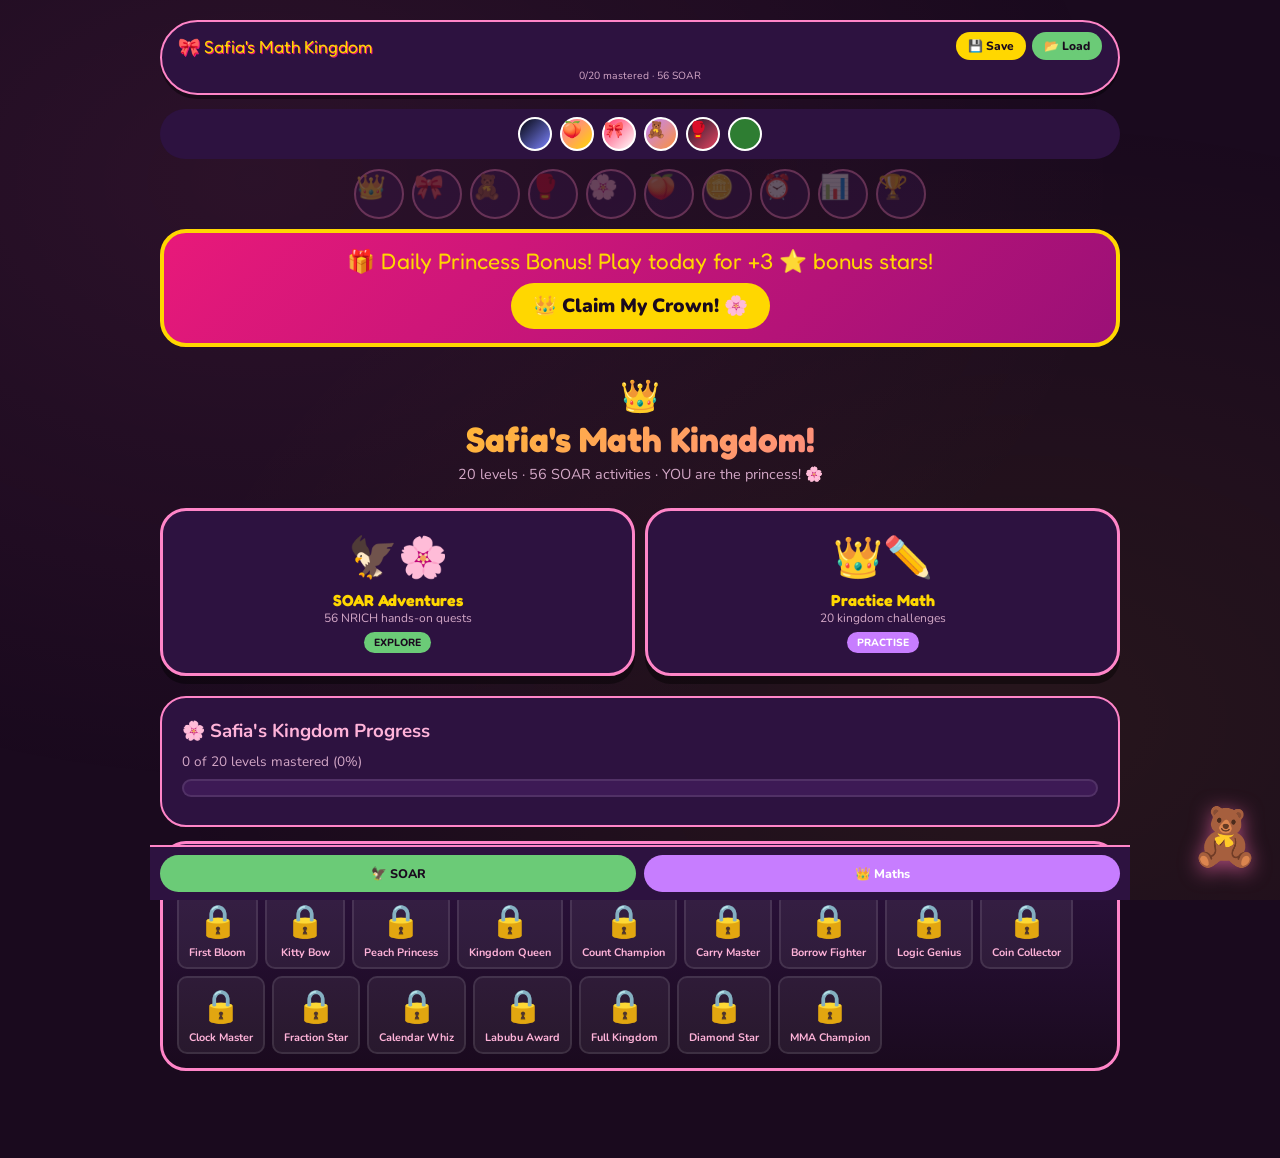
==== commit b5cb9977: "Split into index.html/style.css/script.js, add 8 new topics, redesign visuals Splits the single-file" ====
--- a/index.html
+++ b/index.html
@@ -4,337 +4,7 @@
 <meta charset="UTF-8">
 <meta name="viewport" content="width=device-width, initial-scale=1.0, maximum-scale=1.0, user-scalable=yes">
 <title>🎀 Safia's Math Kingdom</title>
-<style>
-  @import url('https://fonts.googleapis.com/css2?family=Fredoka+One&family=Nunito:wght@400;600;700;800&display=swap');
-  * { box-sizing: border-box; margin: 0; padding: 0; }
-
-  /* ── PEACH KINGDOM PALETTE ── */
-  :root {
-    --pink:      #ff6eb4;
-    --deep-pink: #e8197a;
-    --gold:      #ffd700;
-    --peach:     #ffb3d9;
-    --cream:     #fff0f5;
-    --bg:        #1a0a1e;
-    --panel:     #2d1240;
-    --card:      #3d1a55;
-    --border:    #ff85c8;
-    --text:      #ffe8f5;
-    --muted:     #d4a8c7;
-    --green:     #6BCB77;
-    --kitty-red: #ff3366;
-  }
-
-  body {
-    font-family: 'Nunito', sans-serif;
-    background: var(--bg);
-    min-height: 100vh;
-    color: var(--text);
-    padding: 10px;
-    overflow-x: hidden;
-  }
-
-  /* ── SPARKLE BACKGROUND ── */
-  body::before {
-    content: '';
-    position: fixed; inset: 0;
-    background: radial-gradient(ellipse at 20% 20%, rgba(255,110,180,.08) 0%, transparent 60%),
-                radial-gradient(ellipse at 80% 80%, rgba(255,215,0,.06) 0%, transparent 60%);
-    pointer-events: none; z-index: 0;
-  }
-
-  .wrap { max-width: 500px; margin: 0 auto; width: 100%; position: relative; z-index: 1; }
-
-  /* ── CONFETTI CANVAS ── */
-  #confettiCanvas { position:fixed; inset:0; pointer-events:none; z-index:9999; }
-
-  /* ── MASCOT ── */
-  #mascot {
-    position: fixed; bottom: clamp(12px,3vh,24px); right: clamp(10px,2vw,20px);
-    font-size: clamp(2.2rem,6vw,3.5rem); z-index: 200; cursor: pointer;
-    filter: drop-shadow(0 4px 10px rgba(255,110,180,.6));
-    animation: mascotFloat 3s ease-in-out infinite; user-select: none;
-  }
-  @keyframes mascotFloat { 0%,100%{transform:translateY(0) rotate(-3deg);} 50%{transform:translateY(-8px) rotate(3deg);} }
-  #mascot.cheer { animation: mascotCheer .5s ease-in-out 3; }
-  @keyframes mascotCheer { 0%,100%{transform:scale(1);} 40%{transform:scale(1.4) rotate(-10deg);} 70%{transform:scale(1.4) rotate(10deg);} }
-  #mascot.oops  { animation: mascotOops .4s ease-in-out 2; }
-  @keyframes mascotOops  { 0%,100%{transform:translateX(0);} 30%{transform:translateX(-8px);} 70%{transform:translateX(8px);} }
-
-  /* ── POP TEXT ── */
-  #popText {
-    position: fixed; top: 28%; left: 50%;
-    transform: translate(-50%,-50%) scale(0);
-    font-family: 'Fredoka One', cursive;
-    font-size: clamp(2.5rem,10vw,6rem); font-weight:900;
-    color: white; z-index: 300; pointer-events: none; white-space: nowrap;
-    text-shadow: 4px 4px 0 var(--deep-pink), 8px 8px 0 var(--gold);
-    transition: transform .25s cubic-bezier(.34,1.56,.64,1), opacity .3s;
-    opacity: 0;
-  }
-  #popText.show { transform: translate(-50%,-50%) scale(1); opacity:1; }
-  #popText.hide { transform: translate(-50%,-50%) scale(.4); opacity:0; }
-
-  /* ── STREAK BADGE ── */
-  #streakBadge {
-    position: fixed; top: clamp(10px,2vh,18px); right: clamp(10px,2vw,18px);
-    background: linear-gradient(135deg,#ff3366,var(--gold));
-    color: white; font-weight:900; font-size: clamp(.85rem,2.8vw,1.2rem);
-    padding: clamp(5px,1vh,10px) clamp(10px,2vw,16px);
-    border-radius: 50px; border: 3px solid white;
-    box-shadow: 0 4px 0 rgba(0,0,0,.3); z-index: 200; display:none;
-    font-family: 'Fredoka One', cursive;
-  }
-  #streakBadge.fire { animation: streakPop .4s cubic-bezier(.34,1.56,.64,1); }
-  @keyframes streakPop { 0%{transform:scale(1);} 50%{transform:scale(1.5);} 100%{transform:scale(1);} }
-
-  /* ── MILESTONE OVERLAY ── */
-  #milestoneOverlay {
-    position: fixed; inset:0; background: rgba(0,0,0,.85);
-    display:none; align-items:center; justify-content:center; z-index:500;
-  }
-  #milestoneOverlay.show { display:flex; animation: fadeIn .4s; }
-  @keyframes fadeIn { from{opacity:0;} to{opacity:1;} }
-  .milestone-card {
-    background: linear-gradient(135deg,#3d1a55,#1a0a1e);
-    border: 5px solid var(--gold); border-radius: 36px;
-    padding: clamp(20px,4vh,40px) clamp(24px,5vw,48px);
-    max-width:90vw; text-align:center;
-    animation: bounceIn .5s cubic-bezier(.34,1.56,.64,1);
-  }
-  @keyframes bounceIn { 0%{transform:scale(.3);} 100%{transform:scale(1);} }
-  .milestone-emoji { font-size: clamp(3rem,10vw,5.5rem); display:block; animation:spin 1s linear infinite; }
-  @keyframes spin { from{transform:rotate(0);} to{transform:rotate(360deg);} }
-  .milestone-title { font-family:'Fredoka One',cursive; font-size:clamp(1.4rem,6vw,2.8rem); color:var(--gold); margin-top:8px; text-shadow:2px 2px 0 var(--deep-pink); }
-  .milestone-sub   { font-size:clamp(.9rem,3.5vw,1.4rem); color:white; margin-top:6px; }
-  .milestone-close { background:var(--gold); color:#1a0a1e; border:none; border-radius:40px; padding:12px 28px; font-size:clamp(.9rem,3.5vw,1.4rem); font-weight:900; cursor:pointer; font-family:'Nunito',sans-serif; margin-top:12px; }
-
-  /* ── DAILY BONUS ── */
-  #dailyBonusWrap { margin-bottom: 14px; }
-  .daily-card {
-    background: linear-gradient(135deg,var(--deep-pink),#9b1077);
-    border-radius:20px; padding:14px 18px; border:4px solid var(--gold);
-    text-align:center; animation:dailyPulse 2s ease-in-out infinite;
-  }
-  @keyframes dailyPulse { 0%,100%{box-shadow:0 0 12px rgba(232,25,122,.4);} 50%{box-shadow:0 0 28px rgba(232,25,122,.8);} }
-  .daily-title { font-family:'Fredoka One',cursive; font-size:clamp(.9rem,3.5vw,1.4rem); color:var(--gold); }
-  .daily-claim { background:var(--gold); color:#1a0a1e; border:none; border-radius:40px; padding:10px 22px; font-size:clamp(.85rem,3vw,1.2rem); font-weight:900; cursor:pointer; margin-top:8px; font-family:'Nunito',sans-serif; }
-
-  /* ── TROPHY SHELF ── */
-  .trophy-shelf { background:linear-gradient(180deg,var(--panel),var(--bg)); border-radius:18px; padding:14px; border:3px solid var(--border); margin-top:14px; }
-  .trophy-shelf-title { font-family:'Fredoka One',cursive; font-size:clamp(.9rem,3vw,1.3rem); color:var(--gold); margin-bottom:10px; }
-  .trophy-row  { display:flex; flex-wrap:wrap; gap:7px; }
-  .trophy-item { background:rgba(255,255,255,.06); border-radius:12px; padding:7px 10px; text-align:center; border:2px solid rgba(255,255,255,.1); min-width:clamp(52px,12vw,80px); }
-  .trophy-item.earned { border-color:var(--gold); background:rgba(255,215,0,.12); animation:trophyGlow 2s ease-in-out infinite; }
-  @keyframes trophyGlow { 0%,100%{box-shadow:0 0 5px rgba(255,215,0,.3);} 50%{box-shadow:0 0 16px rgba(255,215,0,.7);} }
-  .trophy-icon { font-size:clamp(1.2rem,4vw,2rem); display:block; }
-  .trophy-name { font-size:clamp(.45rem,1.4vw,.68rem); color:var(--peach); margin-top:2px; font-weight:700; }
-
-  /* ── TOPBAR ── */
-  .topbar {
-    background:var(--panel); border-radius:40px;
-    padding:10px 16px; display:flex; align-items:center;
-    justify-content:space-between; flex-wrap:wrap; gap:8px;
-    margin-bottom:14px; border:2px solid var(--border);
-    box-shadow: 0 4px 0 rgba(0,0,0,.4);
-  }
-  .topbar-title { font-family:'Fredoka One',cursive; font-size:1.1rem; color:var(--gold); text-shadow:1px 1px 0 var(--deep-pink); }
-  .topbar-btns  { display:flex; gap:6px; }
-  .tb-btn { padding:6px 12px; border:none; border-radius:30px; font-weight:800; font-size:.75rem; cursor:pointer; color:#1a0a1e; background:var(--gold); font-family:'Nunito',sans-serif; }
-  .tb-btn.tb-load { background:var(--green); }
-  .tb-lbl { font-size:.65rem; color:var(--muted); width:100%; text-align:center; }
-
-  /* ── THEMES ── */
-  .theme-selector { display:flex; gap:8px; margin:10px 0; justify-content:center; flex-wrap:wrap; background:var(--panel); padding:8px; border-radius:40px; }
-  .theme-btn { width:34px; height:34px; border-radius:50%; border:2px solid white; cursor:pointer; transition:transform .2s; }
-  .theme-btn:hover { transform:scale(1.2); }
-  .theme-btn.peach   { background:linear-gradient(135deg,#ff6eb4,#ffd700); }
-  .theme-btn.kitty   { background:linear-gradient(135deg,#ff3366,#fff); }
-  .theme-btn.labubu  { background:linear-gradient(135deg,#c084fc,#fb923c); }
-  .theme-btn.dojo    { background:linear-gradient(135deg,#1a1a2e,#e94560); }
-  .theme-btn.spring  { background:#2e7d32; }
-  .theme-btn.default { background:var(--bg); }
-
-  body.theme-kitty   { background: #1a0010; --panel:#3d0020; --card:#5a0030; --border:#ff6eb4; }
-  body.theme-labubu  { background: #1e0a2e; --panel:#3a1055; --card:#52168a; --border:#c084fc; --gold:#fb923c; }
-  body.theme-dojo    { background: #0d0d1a; --panel:#1a1a2e; --card:#16213e; --border:#e94560; --gold:#ffd700; }
-  body.theme-spring  { background: #0a1f0a; --panel:#1a3a1a; --card:#2d5a2d; --border:#6BCB77; --gold:#ffd700; }
-
-  /* ── SCREENS ── */
-  .screen { display:none; }
-  .screen.active { display:block; }
-
-  /* ── HOME HERO ── */
-  .home-hero { text-align:center; padding:14px 0 6px; position:relative; }
-  .home-hero h1 { font-family:'Fredoka One',cursive; font-size:1.8rem; background:linear-gradient(135deg,var(--gold),var(--pink)); -webkit-background-clip:text; -webkit-text-fill-color:transparent; background-clip:text; }
-  .home-hero p  { color:var(--muted); margin-top:4px; font-size:.9rem; }
-  .crown-decoration { font-size:2rem; animation:crownBounce 2s ease-in-out infinite; display:block; }
-  @keyframes crownBounce { 0%,100%{transform:translateY(0) rotate(-5deg);} 50%{transform:translateY(-6px) rotate(5deg);} }
-
-  /* ── BADGES ── */
-  .badges-container { display:flex; gap:8px; justify-content:center; margin:10px 0; flex-wrap:wrap; }
-  .badge { width:50px; height:50px; border-radius:50%; background:var(--card); display:flex; align-items:center; justify-content:center; font-size:1.5rem; border:2px solid var(--border); opacity:.3; transition:all .3s; }
-  .badge.unlocked { opacity:1; border-color:var(--gold); box-shadow:0 0 14px var(--gold); animation:badgePop .5s cubic-bezier(.34,1.56,.64,1); }
-  @keyframes badgePop { 0%{transform:scale(.5);} 100%{transform:scale(1);} }
-  .badge-tooltip .tooltip-text { visibility:hidden; width:120px; background:var(--card); color:#fff; text-align:center; padding:5px; border-radius:6px; position:absolute; z-index:1; bottom:125%; left:50%; margin-left:-60px; font-size:.7rem; border:1px solid var(--border); }
-  .badge-tooltip { position:relative; display:inline-block; }
-  .badge-tooltip:hover .tooltip-text { visibility:visible; }
-
-  /* ── PROGRESS CHART ── */
-  .progress-chart { background:var(--panel); border-radius:20px; padding:15px; margin-top:18px; border:2px solid var(--border); }
-  .progress-bar-cont { background:var(--card); border-radius:10px; height:18px; margin:8px 0; border:2px solid rgba(255,255,255,.1); overflow:hidden; }
-  .progress-bar-fill { height:100%; border-radius:10px; background:linear-gradient(90deg,var(--deep-pink),var(--gold)); width:0%; transition:width .5s cubic-bezier(.34,1.56,.64,1); }
-  /* car on progress bar */
-  .progress-bar-wrap { position:relative; }
-  .prog-car { position:absolute; right:-4px; top:50%; transform:translateY(-50%); font-size:1.2rem; transition:right .5s; pointer-events:none; }
-
-  /* ── PATTERN SECTION ── */
-  .pattern-section { background:var(--card); border-radius:16px; padding:12px; margin:10px 0; border:2px solid var(--border); }
-  .pattern-title { color:var(--pink); font-weight:800; font-size:.9rem; margin-bottom:8px; }
-  .pattern-tag { display:inline-block; background:var(--panel); color:var(--text); padding:4px 10px; border-radius:20px; font-size:.8rem; margin:2px; border:1px solid var(--border); }
-  .pattern-tag.high { background:#5a1020; border-color:var(--kitty-red); }
-
-  /* ── MENU ── */
-  .menu-grid { display:grid; grid-template-columns:1fr 1fr; gap:10px; margin:18px 0; }
-  .menu-card { background:var(--panel); border-radius:24px; padding:20px 10px; text-align:center; cursor:pointer; border:3px solid var(--border); box-shadow:0 8px 0 rgba(0,0,0,.4); transition:transform .15s, box-shadow .15s; }
-  .menu-card:hover { transform:translateY(-4px); box-shadow:0 12px 0 rgba(0,0,0,.4); }
-  .menu-card:active { transform:translateY(5px); box-shadow:0 3px 0 rgba(0,0,0,.4); }
-  .mc-icon { font-size:2.5rem; }
-  .mc-name { font-family:'Fredoka One',cursive; font-weight:800; color:var(--gold); margin-top:5px; }
-  .mc-desc { font-size:.75rem; color:var(--muted); }
-  .soar-badge { border-radius:30px; padding:3px 10px; font-size:.65rem; font-weight:800; display:inline-block; margin-top:6px; }
-  .soar-badge.green  { background:var(--green); color:#1a0a1e; }
-  .soar-badge.purple { background:#C77DFF; color:#fff; }
-
-  /* ── LEVELS ── */
-  .levels-grid { display:grid; grid-template-columns:repeat(2,1fr); gap:10px; margin-top:15px; }
-  .level-btn { background:var(--panel); border:2px solid var(--border); border-radius:20px; padding:15px 5px; cursor:pointer; text-align:center; transition:border-color .2s,transform .2s; }
-  .level-btn:hover { border-color:var(--gold); transform:translateY(-2px); }
-  .level-icon  { font-size:2rem; margin-bottom:5px; }
-  .level-name  { font-weight:800; font-size:.85rem; color:var(--text); }
-  .level-stars { color:var(--gold); font-size:.8rem; min-height:1.2em; }
-
-  /* ── SOAR ── */
-  .soar-levels-grid { display:grid; grid-template-columns:repeat(2,1fr); gap:10px; margin-top:15px; }
-  .soar-level-btn { background:var(--panel); border:2px solid var(--green); border-radius:20px; padding:15px 5px; cursor:pointer; text-align:center; transition:background .2s,transform .15s; }
-  .soar-level-btn:hover { background:var(--card); transform:translateY(-2px); }
-  .soar-icon  { font-size:2rem; }
-  .soar-title { font-weight:800; color:var(--gold); font-size:.9rem; margin:4px 0 2px; font-family:'Fredoka One',cursive; }
-  .soar-desc  { font-size:.7rem; color:var(--muted); }
-  .age-group-header { grid-column:1/-1; background:linear-gradient(90deg,var(--card),var(--panel)); color:var(--gold); font-family:'Fredoka One',cursive; font-size:1.1rem; padding:10px; border-radius:30px; margin:8px 0 2px; text-align:center; border:2px solid var(--border); }
-
-  /* ── NAV ── */
-  .nav-btn { background:var(--card); border:none; border-radius:30px; padding:10px 18px; color:white; font-weight:800; cursor:pointer; margin:8px 0; width:100%; text-align:center; font-family:'Nunito',sans-serif; transition:transform .1s; }
-  .nav-btn:active { transform:translateY(3px); }
-  .nav-btn.home-btn { background:var(--deep-pink); }
-  .quick-nav { display:flex; gap:8px; background:var(--panel); border-top:2px solid var(--border); padding:8px 10px; position:sticky; bottom:0; z-index:50; margin:12px -10px 0; }
-  .qn-btn { flex:1; border:none; border-radius:30px; padding:10px 6px; font-family:'Nunito',sans-serif; font-weight:800; font-size:.78rem; cursor:pointer; text-align:center; transition:transform .15s; }
-  .qn-btn:hover { transform:scale(1.05); }
-  .qn-home  { background:var(--pink); color:#1a0a1e; }
-  .qn-soar  { background:var(--green); color:#1a0a1e; }
-  .qn-math  { background:#C77DFF; color:#fff; }
-
-  /* ── ACTIVITY CARD ── */
-  .activity-card { background:var(--panel); border-radius:30px; padding:20px; margin:10px 0; border:3px solid var(--border); }
-  .activity-header { display:flex; align-items:center; gap:12px; margin-bottom:15px; }
-  .activity-icon { font-size:3rem; }
-  .activity-title { font-family:'Fredoka One',cursive; font-size:1.5rem; color:var(--gold); }
-  .activity-age { background:var(--green); color:#1a0a1e; padding:3px 10px; border-radius:30px; font-size:.7rem; font-weight:800; display:inline-block; }
-  .illustration { background:var(--card); border-radius:20px; padding:20px; margin:15px 0; text-align:center; border:2px dashed var(--gold); }
-  .hint-box { background:var(--card); border-left:5px solid var(--gold); border-radius:12px; padding:12px; margin:15px 0; font-size:.9rem; display:none; }
-  .hint-box.show { display:block; }
-  .talk-bubble { background:var(--card); border-radius:30px 30px 30px 5px; padding:15px; margin:15px 0; }
-  .btn-row { display:flex; gap:8px; margin:15px 0; flex-wrap:wrap; }
-  .soar-btn { flex:1; background:var(--green); border:none; border-radius:40px; padding:12px; font-weight:800; color:#1a0a1e; cursor:pointer; min-width:100px; font-family:'Nunito',sans-serif; }
-  .soar-btn.secondary { background:var(--pink); }
-  .nrich-btn { display:inline-flex; align-items:center; gap:8px; background:linear-gradient(135deg,var(--pink),#C77DFF); color:white!important; -webkit-text-fill-color:white!important; border:none; border-radius:30px; padding:10px 18px; font-weight:800; font-size:.85rem; cursor:pointer; margin:8px 4px; text-decoration:none; transition:transform .2s; }
-  .nrich-btn:hover { transform:scale(1.05); }
-  .video-btn { display:inline-flex; align-items:center; gap:8px; background:linear-gradient(135deg,#FF0000,#cc0000); color:white!important; -webkit-text-fill-color:white!important; border:none; border-radius:30px; padding:10px 18px; font-weight:800; font-size:.85rem; cursor:pointer; margin:8px 4px; text-decoration:none; transition:transform .2s; }
-  .video-btn:hover { transform:scale(1.05); }
-
-  /* ── QUIZ ── */
-  .quiz-head { background:var(--panel); border-radius:20px; padding:12px; margin-bottom:12px; border:2px solid var(--border); }
-  .quiz-meta { display:flex; justify-content:space-between; color:var(--muted); font-size:.75rem; margin-bottom:8px; }
-  .quiz-score-row { display:flex; gap:10px; margin-bottom:8px; }
-  .qs-item { text-align:center; flex:1; background:var(--card); border-radius:30px; padding:5px; border:1px solid var(--border); }
-  .qs-val  { font-size:1.2rem; font-weight:900; color:#fff!important; -webkit-text-fill-color:#fff!important; transition:transform .3s; }
-  .qs-val.bump { animation:scoreBump .4s cubic-bezier(.34,1.56,.64,1); }
-  @keyframes scoreBump { 0%{transform:scale(1);} 50%{transform:scale(1.7);color:var(--gold)!important;} 100%{transform:scale(1);} }
-  .prog-bar { background:var(--card); border-radius:8px; height:10px; overflow:hidden; border:1px solid var(--border); }
-  .prog-fill { height:100%; border-radius:8px; background:linear-gradient(90deg,var(--deep-pink),var(--gold)); transition:width .4s cubic-bezier(.34,1.56,.64,1); }
-
-  /* streak dots in quiz */
-  .streak-row { display:flex; gap:4px; justify-content:center; margin-top:6px; }
-  .streak-dot { width:12px; height:12px; border-radius:50%; background:var(--card); border:2px solid var(--border); transition:background .3s; }
-  .streak-dot.lit  { background:var(--gold); box-shadow:0 0 6px var(--gold); }
-  .streak-dot.fire { background:linear-gradient(135deg,#ff3366,var(--gold)); animation:dotFire .4s ease-in-out; }
-  @keyframes dotFire { 0%{transform:scale(1);} 50%{transform:scale(1.6);} 100%{transform:scale(1.2);} }
-
-  .q-card { background:var(--panel); border-radius:20px; padding:18px; margin-bottom:12px; border-top:5px solid var(--pink); border:3px solid var(--border); animation:cardSlide .3s cubic-bezier(.34,1.56,.64,1); }
-  @keyframes cardSlide { from{opacity:0;transform:scale(.92) translateY(14px);} to{opacity:1;transform:scale(1) translateY(0);} }
-  .q-card.word-card { border-top-color:var(--green); }
-  .q-type-badge { display:inline-block; background:var(--card); color:var(--peach)!important; -webkit-text-fill-color:var(--peach)!important; border-radius:30px; padding:3px 10px; font-size:.65rem; font-weight:800; margin-bottom:8px; border:1px solid var(--border); }
-  .question-text { font-size:1.1rem; font-weight:800; color:#fff!important; -webkit-text-fill-color:#fff!important; margin-bottom:15px; text-align:center; line-height:1.55; }
-  .answer-input { width:100%; padding:12px; font-size:1.5rem; font-family:'Fredoka One',cursive; background:var(--card); border:2px solid var(--border); border-radius:40px; color:var(--gold)!important; -webkit-text-fill-color:var(--gold)!important; text-align:center; margin:10px 0; outline:none; transition:border-color .2s; }
-  .answer-input:focus { border-color:var(--gold); box-shadow:0 0 0 3px rgba(255,215,0,.2); }
-
-  .feedback { border-radius:40px; padding:12px; margin:8px 0; font-weight:700; display:none; text-align:center; animation:popIn .3s; font-family:'Nunito',sans-serif; }
-  .feedback.show { display:block; }
-  .feedback.ok  { background:#1a4a22; color:#c3f0c3!important; -webkit-text-fill-color:#c3f0c3!important; border:2px solid var(--green); }
-  .feedback.bad { background:#4a1020; color:#ffc0cb!important; -webkit-text-fill-color:#ffc0cb!important; border:2px solid var(--kitty-red); }
-  @keyframes popIn { 0%{transform:scale(.8);opacity:0;} 100%{transform:scale(1);opacity:1;} }
-
-  .btn-home,.btn-hint,.btn-check,.btn-next,.btn-retry { border:none; border-radius:40px; padding:14px 0; font-family:'Fredoka One',cursive; font-size:1rem; cursor:pointer; flex:1; min-width:90px; text-align:center; transition:transform .15s, box-shadow .15s; box-shadow:0 5px 0 rgba(0,0,0,.3); }
-  .btn-home,.btn-hint,.btn-check,.btn-next,.btn-retry { font-weight:800; }
-  .btn-home  :active,.btn-hint:active,.btn-check:active,.btn-next:active,.btn-retry:active { transform:translateY(4px); box-shadow:0 1px 0 rgba(0,0,0,.3); }
-  .btn-home  { background:var(--card);    color:#fff!important; }
-  .btn-hint  { background:var(--gold);    color:#1a0a1e!important; -webkit-text-fill-color:#1a0a1e!important; }
-  .btn-check { background:var(--deep-pink); color:#fff!important; }
-  .btn-next  { background:var(--green);   color:#1a0a1e!important; -webkit-text-fill-color:#1a0a1e!important; display:none; }
-  .btn-retry { background:var(--card);    color:#fff!important; }
-
-  /* ── RESULT ── */
-  .result-card { background:var(--panel); border-radius:30px; padding:25px; text-align:center; border:4px solid var(--gold); box-shadow:0 0 30px rgba(255,215,0,.2); animation:resultPulse 2s infinite; }
-  @keyframes resultPulse { 0%,100%{box-shadow:0 0 15px var(--gold);} 50%{box-shadow:0 0 40px var(--pink);} }
-  .result-emoji { font-size:3.5rem; display:block; animation:bounce 1s infinite; }
-  @keyframes bounce { 0%,100%{transform:translateY(0);} 50%{transform:translateY(-10px);} }
-  .result-title { font-size:2rem; font-family:'Fredoka One',cursive; color:var(--pink)!important; -webkit-text-fill-color:var(--pink)!important; margin:8px 0; }
-  .result-pct   { font-family:'Fredoka One',cursive; font-size:2rem; margin:8px 0; color:#7ee8a2!important; -webkit-text-fill-color:#7ee8a2!important; }
-  .result-stars { font-size:2rem; margin-bottom:10px; }
-  .result-stars.animate span { display:inline-block; animation:starDrop .5s cubic-bezier(.34,1.56,.64,1) both; }
-  .result-stars.animate span:nth-child(2) { animation-delay:.15s; }
-  .result-stars.animate span:nth-child(3) { animation-delay:.3s; }
-  @keyframes starDrop { from{transform:scale(0) rotate(-180deg);opacity:0;} to{transform:scale(1) rotate(0);opacity:1;} }
-
-  /* ── FACT / COMPOSE INPUTS ── */
-  .fact-rows, .compose-rows { margin:12px 0; display:flex; flex-direction:column; gap:10px; }
-  .fact-row, .compose-row   { display:flex; align-items:center; gap:8px; justify-content:center; flex-wrap:wrap; }
-  .fact-input    { width:50px; padding:8px 4px; font-size:1.2rem; font-family:'Fredoka One',cursive; background:var(--card); border:2px solid var(--border); border-radius:16px; color:var(--gold)!important; text-align:center; outline:none; }
-  .compose-input { width:56px; padding:10px 4px; font-size:1.3rem; font-family:'Fredoka One',cursive; background:var(--card); border:2px solid var(--border); border-radius:16px; color:var(--gold)!important; text-align:center; outline:none; }
-  .compose-sym   { font-family:'Fredoka One',cursive; font-size:1.4rem; color:var(--pink)!important; min-width:20px; text-align:center; }
-  .compose-eq    { font-family:'Fredoka One',cursive; font-size:1rem; color:var(--muted)!important; white-space:nowrap; }
-
-  /* ── RESPONSIVE ── */
-  @media (min-width:600px) {
-    .wrap { max-width:700px; }
-    .home-hero h1 { font-size:2.2rem; }
-    .levels-grid  { grid-template-columns:repeat(3,1fr); }
-    .soar-levels-grid { grid-template-columns:repeat(3,1fr); }
-    .qs-val { font-size:1.5rem; }
-    .question-text { font-size:1.25rem; }
-  }
-  @media (min-width:1024px) {
-    body { padding:20px 40px; }
-    .wrap { max-width:960px; }
-    .levels-grid  { grid-template-columns:repeat(4,1fr); }
-    .soar-levels-grid { grid-template-columns:repeat(4,1fr); }
-    .menu-grid    { grid-template-columns:1fr 1fr; }
-  }
-  @media (max-width:380px) {
-    .btn-home,.btn-hint,.btn-check,.btn-next,.btn-retry { font-size:.85rem; padding:11px 0; min-width:70px; }
-    .qn-btn { font-size:.7rem; padding:8px 4px; }
-  }
-</style>
+<link rel="stylesheet" href="style.css">
 </head>
 <body class="theme-peach">
 
@@ -362,7 +32,7 @@
       <button class="tb-btn tb-load" onclick="loadProgress()">📂 Load</button>
       <input type="file" id="loadFile" accept=".json" style="display:none" onchange="handleLoadFile(event)">
     </div>
-    <div class="tb-lbl" id="progressLabel">0/12 mastered · 56 SOAR</div>
+    <div class="tb-lbl" id="progressLabel">0/20 mastered · 56 SOAR</div>
   </div>
 
   <div class="theme-selector">
@@ -382,6 +52,10 @@
     <div class="badge badge-tooltip" id="badgeBorrow">🥊<span class="tooltip-text">Borrowing Fighter!</span></div>
     <div class="badge badge-tooltip" id="badgeCarry">🌸<span class="tooltip-text">Carrying Master!</span></div>
     <div class="badge badge-tooltip" id="badgeLogic">🍑<span class="tooltip-text">Logic Queen!</span></div>
+    <div class="badge badge-tooltip" id="badgeMoneyFractions">🪙<span class="tooltip-text">Money & Fractions Star!</span></div>
+    <div class="badge badge-tooltip" id="badgeTimeCalendar">⏰<span class="tooltip-text">Time & Calendar Champ!</span></div>
+    <div class="badge badge-tooltip" id="badgeDataShapes">📊<span class="tooltip-text">Data & Shapes Explorer!</span></div>
+    <div class="badge badge-tooltip" id="badgeWordWizard">🏆<span class="tooltip-text">Word Problem Wizard!</span></div>
   </div>
 
   <!-- HOME -->
@@ -390,7 +64,7 @@
     <div class="home-hero">
       <span class="crown-decoration">👑</span>
       <h1>Safia's Math Kingdom!</h1>
-      <p>12 levels · 56 SOAR activities · YOU are the princess! 🌸</p>
+      <p>20 levels · 56 SOAR activities · YOU are the princess! 🌸</p>
     </div>
     <div id="patternSummary" class="pattern-section" style="display:none;">
       <div class="pattern-title">🎯 Practice These:</div>
@@ -406,7 +80,7 @@
       <div class="menu-card" onclick="showPracticeMenu()">
         <div class="mc-icon">👑✏️</div>
         <div class="mc-name">Practice Math</div>
-        <div class="mc-desc">12 kingdom challenges</div>
+        <div class="mc-desc">20 kingdom challenges</div>
         <div class="soar-badge purple">PRACTISE</div>
       </div>
     </div>
@@ -495,7 +169,7 @@
       <div class="prog-bar"><div class="prog-fill" id="quizProgressBar" style="width:0%"></div></div>
     </div>
     <div id="quizVideoArea" style="text-align:center;margin-bottom:8px;"></div>
-    <div class="q-card" id="questionCard"></div>
+    <div class="content-card content-card--quiz" id="questionCard"></div>
     <div class="feedback" id="feedback"></div>
     <div class="btn-row">
       <button class="btn-home"  onclick="goHome()">← Levels</button>
@@ -538,1027 +212,6 @@
 
 </div><!-- end wrap -->
 
-<script>
-// ============================================================
-//  CONFETTI
-// ============================================================
-const confCanvas=document.getElementById('confettiCanvas');
-const confCtx=confCanvas.getContext('2d');
-let confParticles=[];
-function resizeConf(){confCanvas.width=window.innerWidth;confCanvas.height=window.innerHeight;}
-resizeConf();window.addEventListener('resize',resizeConf);
-function launchConfetti(count){
-  const cols=['#ff6eb4','#ffd700','#ff3366','#c084fc','#6BCB77','#fb923c','#fff'];
-  for(let i=0;i<(count||40);i++){
-    confParticles.push({
-      x:Math.random()*confCanvas.width,y:confCanvas.height*.35,
-      vx:(Math.random()-.5)*14,vy:(Math.random()*-12)-4,
-      color:cols[Math.floor(Math.random()*cols.length)],
-      size:Math.random()*9+5,gravity:.5,alpha:1,
-      shape:Math.random()<.5?'circle':'rect',
-      rot:Math.random()*360,rotv:(Math.random()-.5)*10
-    });
-  }
-  if(!confRunning)runConf();
-}
-let confRunning=false;
-function runConf(){
-  confRunning=true;
-  confCtx.clearRect(0,0,confCanvas.width,confCanvas.height);
-  confParticles=confParticles.filter(p=>p.alpha>.04);
-  confParticles.forEach(p=>{
-    p.x+=p.vx;p.y+=p.vy;p.vy+=p.gravity;p.vx*=.99;p.alpha-=.013;p.rot+=p.rotv;
-    confCtx.save();confCtx.globalAlpha=p.alpha;confCtx.fillStyle=p.color;
-    confCtx.translate(p.x,p.y);confCtx.rotate(p.rot*Math.PI/180);
-    if(p.shape==='circle'){confCtx.beginPath();confCtx.arc(0,0,p.size/2,0,Math.PI*2);confCtx.fill();}
-    else{confCtx.fillRect(-p.size/2,-p.size/4,p.size,p.size/2);}
-    confCtx.restore();
-  });
-  if(confParticles.length>0)requestAnimationFrame(runConf);
-  else{confRunning=false;confCtx.clearRect(0,0,confCanvas.width,confCanvas.height);}
-}
-
-// ============================================================
-//  MASCOT
-// ============================================================
-const mascotEl=document.getElementById('mascot');
-// Cycle mascots: Labubu 🧸, Hello Kitty 🐱🎀, Princess Peach 👸, MMA fighter 🥋
-const mascots=['🧸','🎀','👸','🥋'];
-let mascotIdx=0;
-mascotEl.addEventListener('click',()=>{
-  mascotIdx=(mascotIdx+1)%mascots.length;
-  mascotEl.textContent=mascots[mascotIdx];
-  mascotReact('cheer');
-  doSpeak(['You are amazing, Safia!','Keep going, princess!','You are a math champion!','Hi-ya! Kick that problem!'][mascotIdx]);
-});
-function mascotReact(type){
-  mascotEl.classList.remove('cheer','oops');
-  void mascotEl.offsetWidth;
-  mascotEl.classList.add(type);
-}
-
-// ============================================================
-//  POP TEXT
-// ============================================================
-const popEl=document.getElementById('popText');
-const popWordsGood=['🌸 PERFECT!','🎀 YES!','👑 QUEEN!','🥊 KICK IT!','💫 AMAZING!','🌟 SUPER!','🍑 GREAT!'];
-const popWordsBad=['💪 TRY AGAIN!','🥊 FIGHT ON!','🧸 YOU GOT THIS!'];
-function showPop(text,color){
-  popEl.textContent=text||popWordsGood[Math.floor(Math.random()*popWordsGood.length)];
-  popEl.style.color=color||'#ffd700';
-  popEl.classList.remove('hide');void popEl.offsetWidth;
-  popEl.classList.add('show');
-  setTimeout(()=>{popEl.classList.replace('show','hide');},950);
-}
-
-// ============================================================
-//  STREAK
-// ============================================================
-let currentStreak=0;
-const streakEl=document.getElementById('streakBadge');
-function updateStreakBadge(){
-  if(currentStreak>=2){
-    streakEl.style.display='block';
-    streakEl.textContent='🔥 '+currentStreak+' in a row!';
-    streakEl.classList.remove('fire');void streakEl.offsetWidth;
-    streakEl.classList.add('fire');
-  } else streakEl.style.display='none';
-}
-function buildStreakDots(n){
-  const row=document.getElementById('streakDots');row.innerHTML='';
-  for(let i=0;i<n;i++){const d=document.createElement('div');d.className='streak-dot';d.id='sdot_'+i;row.appendChild(d);}
-}
-function lightDot(idx){
-  const d=document.getElementById('sdot_'+idx);
-  if(d){d.classList.add('lit');setTimeout(()=>d.classList.add('fire'),100);}
-}
-
-// ============================================================
-//  MILESTONE / TROPHIES
-// ============================================================
-let pendingMilestones=[];
-function showMilestone(emoji,title,sub){
-  pendingMilestones.push({emoji,title,sub});
-  if(!document.getElementById('milestoneOverlay').classList.contains('show'))showNextMilestone();
-}
-function showNextMilestone(){
-  if(!pendingMilestones.length)return;
-  const m=pendingMilestones.shift();
-  document.getElementById('milestoneEmoji').textContent=m.emoji;
-  document.getElementById('milestoneTitle').textContent=m.title;
-  document.getElementById('milestoneSub').textContent=m.sub;
-  document.getElementById('milestoneOverlay').classList.add('show');
-  launchConfetti(100);
-}
-window.closeMilestone=function(){
-  document.getElementById('milestoneOverlay').classList.remove('show');
-  setTimeout(showNextMilestone,400);
-};
-
-// Trophies — Princess Peach / Hello Kitty / Labubu / MMA themed
-const TROPHIES=[
-  {id:'first_correct', icon:'🌸', name:'First Bloom',    check:(sc,p)=>sc>=1},
-  {id:'five_stars',    icon:'🎀', name:'Kitty Bow',      check:(sc,p)=>sc>=5},
-  {id:'ten_stars',     icon:'🍑', name:'Peach Princess', check:(sc,p)=>sc>=10},
-  {id:'twenty_stars',  icon:'👑', name:'Kingdom Queen',  check:(sc,p)=>sc>=20},
-  {id:'counting',      icon:'🔢', name:'Count Champion', check:(sc,p)=>p.counting?.completed},
-  {id:'carry',         icon:'🌺', name:'Carry Master',   check:(sc,p)=>p.carry_add?.completed},
-  {id:'borrow',        icon:'🥊', name:'Borrow Fighter', check:(sc,p)=>p.borrow_sub?.completed},
-  {id:'logic',         icon:'🧠', name:'Logic Genius',   check:(sc,p)=>p.logic?.completed},
-  {id:'half_levels',   icon:'🧸', name:'Labubu Award',   check:(sc,p)=>Object.values(p).filter(v=>v?.completed).length>=6},
-  {id:'all_levels',    icon:'🏆', name:'Full Kingdom',   check:(sc,p)=>Object.values(p).filter(v=>v?.completed).length>=12},
-  {id:'perfect',       icon:'💎', name:'Diamond Star',   check:(sc,p)=>Object.values(p).some(v=>v?.score>=100)},
-  {id:'mma_streak',    icon:'🥋', name:'MMA Champion',   check:(sc,p)=>sc>=3},
-];
-let trophyData={};
-try{const t=localStorage.getItem('safia-trophies-v2');if(t)trophyData=JSON.parse(t);}catch(e){}
-let totalStarsEarned=0;
-try{const ts=localStorage.getItem('safia-totalstars');if(ts)totalStarsEarned=parseInt(ts)||0;}catch(e){}
-
-function checkTrophies(prevStars,newStars,prog){
-  TROPHIES.forEach(t=>{
-    if(!trophyData[t.id]&&t.check(newStars,prog)){
-      trophyData[t.id]=true;
-      localStorage.setItem('safia-trophies-v2',JSON.stringify(trophyData));
-      showMilestone(t.icon,'Trophy Unlocked!',t.name+' 🎉');
-    }
-  });
-}
-function renderTrophyShelf(){
-  const row=document.getElementById('trophyRow');if(!row)return;
-  row.innerHTML='';
-  TROPHIES.forEach(t=>{
-    const div=document.createElement('div');
-    div.className='trophy-item'+(trophyData[t.id]?' earned':'');
-    div.innerHTML=`<span class="trophy-icon">${trophyData[t.id]?t.icon:'🔒'}</span><div class="trophy-name">${t.name}</div>`;
-    row.appendChild(div);
-  });
-}
-
-// ============================================================
-//  DAILY BONUS
-// ============================================================
-function checkDailyBonus(){
-  const today=new Date().toDateString();
-  if(localStorage.getItem('safia-lastbonus')===today){document.getElementById('dailyBonusWrap').innerHTML='';return;}
-  document.getElementById('dailyBonusWrap').innerHTML=`
-    <div class="daily-card">
-      <div class="daily-title">🎁 Daily Princess Bonus! Play today for +3 ⭐ bonus stars!</div>
-      <button class="daily-claim" onclick="claimDaily()">👑 Claim My Crown! 🌸</button>
-    </div>`;
-}
-window.claimDaily=function(){
-  localStorage.setItem('safia-lastbonus',new Date().toDateString());
-  totalStarsEarned+=3;
-  localStorage.setItem('safia-totalstars',String(totalStarsEarned));
-  document.getElementById('dailyBonusWrap').innerHTML='<div style="text-align:center;font-family:Fredoka One,cursive;font-size:1.3rem;color:var(--gold);padding:10px;">🎁 +3 Crown Stars! 👑</div>';
-  launchConfetti(60);showPop('👑 +3 Stars!','#ffd700');mascotReact('cheer');
-};
-
-// ============================================================
-//  SPEECH
-// ============================================================
-function doSpeak(text){
-  if(!text||!window.speechSynthesis)return;
-  try{window.speechSynthesis.cancel();const u=new SpeechSynthesisUtterance(text);u.rate=0.85;u.pitch=1.1;window.speechSynthesis.speak(u);}catch(e){}
-}
-
-// ============================================================
-//  AUDIO
-// ============================================================
-let audioCtx=null;
-function getACtx(){if(!audioCtx)audioCtx=new(window.AudioContext||window.webkitAudioContext)();return audioCtx;}
-document.addEventListener('click',()=>{try{if(audioCtx&&audioCtx.state==='suspended')audioCtx.resume();}catch(e){}},{once:false});
-function playTone(freq,type,dur,vol){try{const ctx=getACtx();const o=ctx.createOscillator();const g=ctx.createGain();o.type=type||'sine';o.frequency.setValueAtTime(freq,ctx.currentTime);g.gain.setValueAtTime(vol||0.1,ctx.currentTime);g.gain.exponentialRampToValueAtTime(0.001,ctx.currentTime+dur);o.connect(g);g.connect(ctx.destination);o.start();o.stop(ctx.currentTime+dur);}catch(e){}}
-function playCorrectSound(){playTone(523,'sine',.15,.1);setTimeout(()=>playTone(659,'sine',.15,.1),120);setTimeout(()=>playTone(784,'sine',.25,.1),240);}
-function playWrongSound(){playTone(300,'sawtooth',.15,.08);setTimeout(()=>playTone(250,'sawtooth',.2,.08),150);}
-function playCelebrationSound(){[523,659,784,1047].forEach((f,i)=>setTimeout(()=>playTone(f,'sine',.2,.1),i*120));}
-
-// ============================================================
-//  THEME
-// ============================================================
-function setTheme(t){document.body.className='theme-'+t;localStorage.setItem('safia-theme-v2',t);}
-function loadTheme(){setTheme(localStorage.getItem('safia-theme-v2')||'peach');}
-
-// ============================================================
-//  MISTAKE PATTERNS
-// ============================================================
-let mistakePatterns={};
-try{const s=localStorage.getItem('safia-mistakes');if(s)mistakePatterns=JSON.parse(s);}catch(e){}
-function updateMistakePatternsDisplay(){
-  const ps=document.getElementById('patternSummary'),pt=document.getElementById('patternTags');
-  if(!pt)return;
-  const p=Object.entries(mistakePatterns).sort((a,b)=>b[1].count-a[1].count).slice(0,3);
-  if(!p.length){if(ps)ps.style.display='none';return;}
-  if(ps)ps.style.display='block';
-  pt.innerHTML=p.map(([t,d])=>`<span class="pattern-tag ${d.count>5?'high':''}">${t} (${d.count})</span>`).join('');
-}
-
-// ============================================================
-//  BADGES (original 6)
-// ============================================================
-let badges={counting:false,addition:false,subtraction:false,borrow:false,carry:false,logic:false};
-try{const s=localStorage.getItem('safia-badges');if(s)badges=JSON.parse(s);}catch(e){}
-function checkBadges(){
-  if(progress.counting?.completed)badges.counting=true;
-  if(progress.missing_add?.completed&&progress.add_three?.completed)badges.addition=true;
-  if(progress.borrow_sub?.completed&&progress.sub_three?.completed)badges.subtraction=true;
-  if(progress.borrow_sub?.score>=90)badges.borrow=true;
-  if(progress.carry_add?.score>=90)badges.carry=true;
-  if(progress.logic?.completed)badges.logic=true;
-  localStorage.setItem('safia-badges',JSON.stringify(badges));
-  Object.entries(badges).forEach(([k,v])=>{
-    const el=document.getElementById('badge'+k.charAt(0).toUpperCase()+k.slice(1));
-    if(el){if(v)el.classList.add('unlocked');else el.classList.remove('unlocked');}
-  });
-}
-
-// ============================================================
-//  LEVEL DEFINITIONS — themed icons
-// ============================================================
-const LEVELS=[
-  {id:'counting',    name:'Counting',       icon:'🌸'},
-  {id:'grouping',    name:'Tens & Ones',    icon:'🎀'},
-  {id:'missing_add', name:'Missing Number', icon:'🍑'},
-  {id:'carry_add',   name:'Carry Addition', icon:'👑'},
-  {id:'borrow_sub',  name:'Borrow Sub',     icon:'🥊'},
-  {id:'add_three',   name:'Add Three',      icon:'🧸'},
-  {id:'sub_three',   name:'Subtract Three', icon:'🌺'},
-  {id:'compose_add', name:'Make a Sum',     icon:'💎'},
-  {id:'compose_sub', name:'Find the Gap',   icon:'🦋'},
-  {id:'fact_family', name:'Fact Family',    icon:'🏰'},
-  {id:'logic',       name:'Logic Puzzles',  icon:'🧠'},
-  {id:'combo',       name:'Grand Finale',   icon:'🏆'}
-];
-
-let progress={};
-LEVELS.forEach(l=>{progress[l.id]={completed:false,score:0};});
-try{const s=localStorage.getItem('safia-progress');if(s)progress=JSON.parse(s);}catch(e){}
-
-let currentLevel=null,questions=[],qIndex=0,score=0,wrong=0,answered=false;
-
-// ============================================================
-//  HELPERS
-// ============================================================
-function rnd(a,b){return Math.floor(Math.random()*(b-a+1))+a;}
-function shuffle(arr){const a=[...arr];for(let i=a.length-1;i>0;i--){const j=Math.floor(Math.random()*(i+1));[a[i],a[j]]=[a[j],a[i]];}return a;}
-function buildLevel(eqFn,pool){
-  const eqs=[];let g=0;
-  while(eqs.length<10&&g++<500){const p=eqFn();if(p)eqs.push(p);}
-  const words=shuffle(pool).slice(0,5);
-  return[...eqs.slice(0,7).map(p=>({...p,category:'equation',hasHint:true})),
-         ...eqs.slice(7,10).map(p=>({...p,category:'equation',hasHint:false})),
-         ...words.slice(0,2).map(p=>({...p,category:'word',hasHint:true})),
-         ...words.slice(2,5).map(p=>({...p,category:'word',hasHint:false}))];
-}
-
-// ============================================================
-//  VIDEO DATA
-// ============================================================
-const LEVEL_VIDEOS={
-  counting:    {url:'https://www.youtube.com/results?search_query=jack+hartmann+count+to+20+kids',title:'🔢 Count to 20 – Jack Hartmann'},
-  grouping:    {url:'https://www.youtube.com/results?search_query=tens+and+ones+place+value+song+kids',title:'📦 Tens & Ones Place Value Song'},
-  missing_add: {url:'https://www.youtube.com/results?search_query=missing+number+addition+kids+math',title:'❓ Finding the Missing Number'},
-  carry_add:   {url:'https://www.youtube.com/results?search_query=addition+with+regrouping+song+numberock',title:'➕ Addition with Regrouping'},
-  borrow_sub:  {url:'https://www.youtube.com/results?search_query=subtraction+with+regrouping+borrowing+song+kids',title:'➖ Subtraction with Borrowing'},
-  add_three:   {url:'https://www.youtube.com/results?search_query=adding+three+numbers+kids+math+song',title:'🧸 Adding Three Numbers'},
-  sub_three:   {url:'https://www.youtube.com/results?search_query=subtracting+two+digit+numbers+kids+math',title:'🌺 Subtracting Step by Step'},
-  compose_add: {url:'https://www.youtube.com/results?search_query=number+bonds+ways+to+make+a+number+kids',title:'💎 Number Bonds Song'},
-  compose_sub: {url:'https://www.youtube.com/results?search_query=number+bonds+subtraction+kids+math+song',title:'🦋 Number Bonds & Differences'},
-  fact_family: {url:'https://www.youtube.com/results?search_query=fact+family+song+kids+math',title:'🏰 Fact Families Song'},
-  logic:       {url:'https://www.youtube.com/results?search_query=patterns+for+kids+math+logic+song',title:'🧠 Patterns & Logic for Kids'},
-  combo:       {url:'https://www.youtube.com/results?search_query=mixed+math+practice+kids+addition+subtraction',title:'🏆 Mixed Maths Practice'}
-};
-function makeVideoBtn(url,title){return `<a class="video-btn" href="${url}" target="_blank" rel="noopener">▶️ ${title}</a>`;}
-function makeNrichBtn(url){return `<a class="nrich-btn" href="${url}" target="_blank" rel="noopener">📘 Open on NRICH</a>`;}
-
-// ============================================================
-//  HINT ENGINE — full original logic
-// ============================================================
-function bubble(text){return `<div style="background:var(--card);border-radius:14px;padding:12px 16px;margin:8px 0;color:var(--text);line-height:1.7;">${text}</div>`;}
-function wrap(borderColor,icon,title,body){return `<div style="background:linear-gradient(135deg,var(--card),var(--panel));border-radius:22px;padding:18px;border:3px solid ${borderColor};font-size:.95rem;"><div style="color:${borderColor};font-weight:800;font-size:1.05rem;text-align:center;margin-bottom:12px;">${icon} ${title}</div>${body}</div>`;}
-function numChip(n,bg){return `<span style="display:inline-flex;align-items:center;justify-content:center;background:${bg||'#ff6eb4'};color:#1a0a1e;min-width:38px;height:38px;border-radius:9px;font-size:1.2rem;font-weight:bold;padding:0 5px;margin:2px;">${n}</span>`;}
-function colBox(rows){const lines=rows.map(r=>`<div style="font-family:'Courier New';font-size:1.5rem;color:${r.color||'#ff6eb4'};text-align:right;padding:1px 0;">${r.text}</div>`).join('');return `<div style="background:var(--bg);border-radius:12px;padding:12px 22px;display:inline-block;min-width:110px;">${lines}</div>`;}
-
-// ── Core subtraction ──────────────────────────────────────────
-function subtractColumn(big,small){
-  const oB=big%10,oS=small%10,tB=Math.floor(big/10),tS=Math.floor(small/10);
-  const needBorrow=oB<oS,ans=big-small,pad=String(big).length;
-  if(!needBorrow){
-    const oneAns=oB-oS,tenAns=tB-tS;
-    return wrap('#6BCB77','➖',`${big} − ${small}`,
-      bubble(`<strong style="color:var(--gold);">Right side (ones):</strong> Is ${oB} bigger than or equal to ${oS}? <strong style="color:#6BCB77;">YES ✅</strong><br>${oB} − ${oS} = <strong>${oneAns}</strong>`)
-      +bubble(`<strong style="color:var(--gold);">Left side (tens):</strong> ${tB} − ${tS} = <strong>${tenAns}</strong>`)
-      +`<div style="text-align:center;margin:10px 0;">${colBox([{text:'  '+big},{text:'− '+String(small).padStart(pad,' ')},{text:'─────',color:'#9e8fc9'},{text:'  '+ans,color:'#6BCB77'}])}</div>`
-      +bubble(`<strong style="color:#6BCB77;">✅ ${big} − ${small} = ${ans} 🌸</strong>`));
-  } else {
-    const borrowedOnes=oB+10,newTens=tB-1,oneAns=borrowedOnes-oS,tenAns=newTens-tS;
-    const oSteps=Array.from({length:oneAns},(_,i)=>oS+i+1);
-    return wrap('#ff3366','➖',`${big} − ${small} (with borrowing)`,
-      bubble(`<strong style="color:var(--gold);">Right side (ones):</strong> Is ${oB} bigger than or equal to ${oS}? <strong style="color:#ff3366;">NO ❌</strong><br>${oB} is less than ${oS} — we need to <strong>borrow</strong>.`)
-      +bubble(`<strong style="color:var(--gold);">Borrowing:</strong><br>
-        Take 1 ten from the left: <strong>${tB} → ${newTens}</strong><br>
-        Add that 10 to the right: <strong>${oB} → ${borrowedOnes}</strong> (because 10 + ${oB} = ${borrowedOnes})<br><br>
-        <div style="text-align:center;">${colBox([
-          {text:'  '+newTens,color:'#ffd700'},
-          {text:'\u0336'+tB+'|'+oB+' \u2192 '+newTens+'|'+borrowedOnes,color:'#d4a8c7'},
-          {text:'− '+String(small).padStart(pad,' ')},
-          {text:'─────',color:'#9e8fc9'}
-        ])}</div>`)
-      +bubble(`<strong style="color:var(--gold);">Right side (ones): ${borrowedOnes} − ${oS}</strong><br>
-        Count from ${oS} up to ${borrowedOnes}:<br>
-        ${numChip(oS,'#C77DFF')} → ${oSteps.map((n,i)=>numChip(n,i===oSteps.length-1?'#6BCB77':'#ff6eb4')).join(' ')}<br>
-        <em>${oSteps.join(', ')}</em> → <strong style="color:#6BCB77;">${oneAns}</strong>`)
-      +bubble(`<strong style="color:var(--gold);">Left side (tens): ${newTens} − ${tS} = ${tenAns}</strong>`)
-      +`<div style="text-align:center;margin:10px 0;">${colBox([{text:'  '+big},{text:'− '+String(small).padStart(pad,' ')},{text:'─────',color:'#9e8fc9'},{text:'  '+ans,color:'#6BCB77'}])}</div>`
-      +bubble(`<strong style="color:#6BCB77;">✅ ${big} − ${small} = ${ans} 🌸</strong>`));
-  }
-}
-
-// ── Core addition ─────────────────────────────────────────────
-function addColumn(a,b){
-  const oA=a%10,oB=b%10,tA=Math.floor(a/10),tB=Math.floor(b/10);
-  const onesSum=oA+oB,needCarry=onesSum>9,onesWrite=onesSum%10,carry=Math.floor(onesSum/10),ans=a+b,pad=String(a).length;
-  const bigO=Math.max(oA,oB),smO=Math.min(oA,oB);
-  const oSteps=Array.from({length:smO},(_,i)=>bigO+i+1);
-  if(!needCarry){
-    return wrap('#6BCB77','➕',`${a} + ${b}`,
-      bubble(`<strong style="color:var(--gold);">Right side (ones): ${oA} + ${oB}</strong><br>
-        Count from <strong>${bigO}</strong> up <strong>${smO}</strong> step${smO!==1?'s':''}:<br>
-        ${numChip(bigO,'#C77DFF')} → ${oSteps.map((n,i)=>numChip(n,i===oSteps.length-1?'#6BCB77':'#ff6eb4')).join(' ')}<br>
-        ${oSteps.length?'<em>'+oSteps.join(', ')+'</em> → ':''}<strong style="color:#6BCB77;">${onesSum}</strong><br>
-        ${onesSum} is 9 or less — <strong>no carrying needed</strong>.`)
-      +bubble(`<strong style="color:var(--gold);">Left side (tens): ${tA} + ${tB} = ${tA+tB}</strong>`)
-      +`<div style="text-align:center;margin:10px 0;">${colBox([{text:'  '+a},{text:'+ '+String(b).padStart(pad,' ')},{text:'─────',color:'#9e8fc9'},{text:'  '+ans,color:'#6BCB77'}])}</div>`
-      +bubble(`<strong style="color:#6BCB77;">✅ ${a} + ${b} = ${ans} 🌸</strong>`));
-  } else {
-    return wrap('#6BCB77','➕',`${a} + ${b} (with carrying)`,
-      bubble(`<strong style="color:var(--gold);">Right side (ones): ${oA} + ${oB}</strong><br>
-        Count from <strong>${bigO}</strong> up <strong>${smO}</strong> step${smO!==1?'s':''}:<br>
-        ${numChip(bigO,'#C77DFF')} → ${oSteps.map(n=>numChip(n,'#ff6eb4')).join(' ')}<br>
-        Total = <strong>${onesSum}</strong><br>
-        <strong style="color:#ff6eb4;">⚠️ ${onesSum} is bigger than 9!</strong> The biggest we can write on the right is 9.<br>
-        So we write <strong style="color:#6BCB77;">${onesWrite}</strong> on the right and carry <strong style="color:#ffd700;">${carry}</strong> to the left.`)
-      +bubble(`<strong style="color:var(--gold);">Left side (tens): ${tA} + ${tB} + ${carry} (carried) = ${tA+tB+carry}</strong>`)
-      +`<div style="text-align:center;margin:10px 0;">${colBox([{text:'  '+carry,color:'#ffd700'},{text:'  '+a},{text:'+ '+String(b).padStart(pad,' ')},{text:'─────',color:'#9e8fc9'},{text:'  '+ans,color:'#6BCB77'}])}</div>`
-      +bubble(`<strong style="color:#6BCB77;">✅ ${a} + ${b} = ${ans} 🌸</strong>`));
-  }
-}
-// Guaranteed-carry version used by carry_add level
-function addColumnCarry(a,b){ return addColumn(a,b); }
-
-// ── Public named hints ────────────────────────────────────────
-function hintAdd(a,b)       { return addColumn(a,b); }
-function hintSub(a,b)       { return subtractColumn(a,b); }
-
-function hintCarryAdd(a,b){
-  const oA=a%10,oB=b%10,tA=Math.floor(a/10),tB=Math.floor(b/10);
-  const onesSum=oA+oB,onesWrite=onesSum%10,carry=Math.floor(onesSum/10),ans=a+b,pad=String(a).length;
-  const bigO=Math.max(oA,oB),smO=Math.min(oA,oB);
-  const oSteps=Array.from({length:smO},(_,i)=>bigO+i+1);
-  return wrap('#6BCB77','➕',`${a} + ${b} (with carrying)`,
-    bubble(`<strong style="color:var(--gold);">Right side (ones): ${oA} + ${oB}</strong><br>
-      Count from <strong>${bigO}</strong> up <strong>${smO}</strong> step${smO!==1?'s':''}:<br>
-      ${numChip(bigO,'#C77DFF')} → ${oSteps.map(n=>numChip(n,'#ff6eb4')).join(' ')}<br>
-      <em>${oSteps.join(', ')}</em> → Total = <strong>${onesSum}</strong><br><br>
-      <strong style="color:#ff6eb4;">⚠️ ${onesSum} is bigger than 9!</strong> The biggest we can write on the right is 9.<br>
-      So we write <strong style="color:#6BCB77;">${onesWrite}</strong> on the right and carry <strong style="color:#ffd700;">${carry}</strong> to the left.`)
-    +bubble(`<strong style="color:var(--gold);">Left side (tens): ${tA} + ${tB} + ${carry} (carried) = ${tA+tB+carry}</strong>`)
-    +`<div style="text-align:center;margin:10px 0;">${colBox([
-        {text:'  '+carry,color:'#ffd700'},
-        {text:'  '+a},
-        {text:'+ '+String(b).padStart(pad,' ')},
-        {text:'─────',color:'#9e8fc9'},
-        {text:'  '+ans,color:'#6BCB77'}
-      ])}</div>`
-    +bubble(`<strong style="color:#6BCB77;">✅ ${a} + ${b} = ${ans} 🌸</strong>`));
-}
-
-function hintBorrowSub(a,b){
-  const oA=a%10,oB=b%10,tA=Math.floor(a/10),tB=Math.floor(b/10);
-  const borrowedOnes=oA+10,newTens=tA-1,oneAns=borrowedOnes-oB,tenAns=newTens-tB;
-  const ans=a-b,pad=String(a).length;
-  const oSteps=Array.from({length:oneAns},(_,i)=>oB+i+1);
-  return wrap('#ff3366','➖',`${a} − ${b} (with borrowing)`,
-    bubble(`<strong style="color:var(--gold);">Right side (ones):</strong> Is ${oA} bigger than or equal to ${oB}? <strong style="color:#ff3366;">NO ❌</strong><br>
-      ${oA} is less than ${oB} — we need to <strong>borrow</strong>.`)
-    +bubble(`<strong style="color:var(--gold);">Borrowing:</strong><br>
-      Take 1 ten from the left: <strong>${tA} → ${newTens}</strong><br>
-      Add that 10 to the right: <strong>${oA} → ${borrowedOnes}</strong> (because 10 + ${oA} = ${borrowedOnes})<br><br>
-      <div style="text-align:center;">${colBox([
-        {text:'  '+newTens,color:'#ffd700'},
-        {text:'\u0336'+tA+'|'+oA+' \u2192 '+newTens+'|'+borrowedOnes,color:'#d4a8c7'},
-        {text:'− '+String(b).padStart(pad,' ')},
-        {text:'─────',color:'#9e8fc9'}
-      ])}</div>`)
-    +bubble(`<strong style="color:var(--gold);">Right side (ones): ${borrowedOnes} − ${oB}</strong><br>
-      Count from ${oB} up to ${borrowedOnes}:<br>
-      ${numChip(oB,'#C77DFF')} → ${oSteps.map((n,i)=>numChip(n,i===oSteps.length-1?'#6BCB77':'#ff6eb4')).join(' ')}<br>
-      <em>${oSteps.join(', ')}</em> → <strong style="color:#6BCB77;">${oneAns}</strong>`)
-    +bubble(`<strong style="color:var(--gold);">Left side (tens): ${newTens} − ${tB} = ${tenAns}</strong>`)
-    +`<div style="text-align:center;margin:10px 0;">${colBox([
-        {text:'  '+a},
-        {text:'− '+String(b).padStart(pad,' ')},
-        {text:'─────',color:'#9e8fc9'},
-        {text:'  '+ans,color:'#6BCB77'}
-      ])}</div>`
-    +bubble(`<strong style="color:#6BCB77;">✅ ${a} − ${b} = ${ans} 🌸</strong>`));
-}
-
-// Missing add: a + ? = total  →  total − a
-function hintMissingAddSimple(total,a){
-  const ans=total-a;
-  return wrap('#6BCB77','❓','MISSING NUMBER — ADDITION',
-    bubble(`<strong style="color:var(--gold);">We have: ${a} + ? = ${total}</strong><br>
-      We have <strong>${a}</strong> and a number we don't know. Together they make <strong>${total}</strong>.<br>
-      To find the missing number, we subtract <strong>${a}</strong> from <strong>${total}</strong>.`)
-    +subtractColumn(total,a)
-    +bubble(`<strong style="color:#6BCB77;">✅ The missing number is ${ans} 🌸 &nbsp; Check: ${a} + ${ans} = ${total} ✓</strong>`));
-}
-
-// Missing sub: total − ? = result  →  total − result
-function hintMissingSubSmall(total,result){
-  const ans=total-result;
-  return wrap('#ff3366','❓','MISSING NUMBER — SUBTRACTION',
-    bubble(`<strong style="color:var(--gold);">We have: ${total} − ? = ${result}</strong><br>
-      We subtract a number we don't know from <strong>${total}</strong> to get <strong>${result}</strong>.<br>
-      To find the missing number, we subtract <strong>${result}</strong> from <strong>${total}</strong>.`)
-    +subtractColumn(total,result)
-    +bubble(`<strong style="color:#6BCB77;">✅ The missing number is ${ans} 🌸 &nbsp; Check: ${total} − ${ans} = ${result} ✓</strong>`));
-}
-
-// Missing 3-add: total = a + b + ?  →  step1: a+b, step2: total−(a+b)
-function hintMissingThreeAdd(total,a,b){
-  const known=a+b,ans=total-known;
-  return wrap('#6BCB77','❓','MISSING NUMBER — THREE ADDENDS',
-    bubble(`<strong style="color:var(--gold);">We have: ${total} = ${a} + ${b} + ?</strong><br>
-      We know two numbers (${a} and ${b}) and the total (${total}). Let's find the third.`)
-    +bubble(`<strong style="color:var(--gold);">Step 1 — Add the numbers we know: ${a} + ${b}</strong>`)
-    +addColumn(a,b)
-    +bubble(`<strong style="color:var(--gold);">Step 2 — Subtract from the total: ${total} − ${known}</strong>`)
-    +subtractColumn(total,known)
-    +bubble(`<strong style="color:#6BCB77;">✅ The missing number is ${ans} 🌸 &nbsp; Check: ${a} + ${b} + ${ans} = ${total} ✓</strong>`));
-}
-
-// Add three numbers
-function hintAddThree(a,b,c){
-  const step1=a+b,step2=step1+c;
-  return wrap('#6BCB77','🧸',`${a} + ${b} + ${c}`,
-    bubble(`<strong style="color:var(--gold);">We have three numbers to add: ${a} + ${b} + ${c}</strong><br>
-      We add them <strong>two at a time</strong>. First add ${a} + ${b}, then add ${c} to the result.`)
-    +bubble(`<strong style="color:var(--gold);">Step 1 — Add ${a} + ${b}:</strong>`)
-    +addColumn(a,b)
-    +bubble(`<strong style="color:var(--gold);">Step 2 — Add ${c} to the result (${step1} + ${c}):</strong>`)
-    +addColumn(step1,c)
-    +bubble(`<strong style="color:#6BCB77;">✅ ${a} + ${b} + ${c} = ${step2} 🌸</strong>`));
-}
-
-// Subtract three numbers
-function hintSubThree(total,b,c){
-  const step1=total-b,step2=step1-c;
-  return wrap('#ff3366','🌺',`${total} − ${b} − ${c}`,
-    bubble(`<strong style="color:var(--gold);">We have to subtract two numbers from ${total}.</strong><br>
-      We subtract them <strong>one at a time</strong>. First subtract ${b}, then subtract ${c} from the result.`)
-    +bubble(`<strong style="color:var(--gold);">Step 1 — Subtract ${b} from ${total}:</strong>`)
-    +subtractColumn(total,b)
-    +bubble(`<strong style="color:var(--gold);">Step 2 — Subtract ${c} from the result (${step1} − ${c}):</strong>`)
-    +subtractColumn(step1,c)
-    +bubble(`<strong style="color:#6BCB77;">✅ ${total} − ${b} − ${c} = ${step2} 🌸</strong>`));
-}
-
-// Compose add: find two pairs that sum to target
-function hintComposeAdd(target){
-  const e=target>10?7:3,ans=target-e,e2=e+3,ans2=target-e2;
-  return wrap('#6BCB77','💎',`Make a Sum — two pairs that add to ${target}`,
-    bubble(`<strong style="color:var(--gold);">We need TWO different pairs of numbers that add up to ${target}.</strong><br>
-      Think of it like this: what two numbers fit together to make ${target}?`)
-    +bubble(`<strong style="color:var(--gold);">Let's find the first pair.</strong><br>
-      Pick any number less than ${target}. Let's use <strong>${e}</strong>.<br>
-      So now we have: <strong>${e} + ? = ${target}</strong><br>
-      To find the missing number, we subtract ${e} from ${target}:`)
-    +subtractColumn(target,e)
-    +bubble(`So our first pair is: ${numChip(e,'#ff6eb4')} + ${numChip(ans,'#6BCB77')} = ${numChip(target,'#ffd700')} ✅`)
-    +bubble(`<strong style="color:var(--gold);">Now let's find the second pair.</strong><br>
-      Pick a different number — not ${e}. Let's use <strong>${e2}</strong>.<br>
-      So now we have: <strong>${e2} + ? = ${target}</strong><br>
-      Subtract ${e2} from ${target}:`)
-    +subtractColumn(target,e2)
-    +bubble(`So our second pair is: ${numChip(e2,'#ff6eb4')} + ${numChip(ans2,'#6BCB77')} = ${numChip(target,'#ffd700')} ✅<br><br>
-      <strong style="color:#6BCB77;">Now it's your turn, Safia! Choose your own two numbers and find their pairs. 🌸</strong>`));
-}
-
-// Compose sub: find two pairs with a given difference
-function hintComposeSub(diff){
-  const big=diff+2,small=big-diff,small2=3,big2=small2+diff;
-  return wrap('#ff3366','🦋',`Find the Gap — two pairs with a difference of ${diff}`,
-    bubble(`<strong style="color:var(--gold);">We need TWO different pairs where the bigger number minus the smaller equals ${diff}.</strong><br>
-      The <strong>gap</strong> between the two numbers must always be ${diff}.`)
-    +bubble(`<strong style="color:var(--gold);">🍪 Cookie Story:</strong><br>
-      In a minus problem, the <strong>first number is always the Boss</strong> (the whole tray). The other numbers are the parts.`)
-    +bubble(`<strong style="color:var(--gold);">Case 1 — We know the Boss: ${big} − ? = ${diff}</strong><br><br>
-      "Safia, you have <strong>${big}</strong> cookies. You eat some, and <strong>${diff}</strong> are left. How many did you eat?"<br><br>
-      Since we know the Boss is <strong>${big}</strong>, we <strong>subtract</strong> the ${diff} we still have:<br>
-      <strong>${big} − ${diff} = ?</strong>`)
-    +subtractColumn(big,diff)
-    +bubble(`✅ <strong>${big} − ${small} = ${diff}</strong><br>
-      Check: ${big} − ${small} = ${diff} ✓<br><br>
-      <em>Rule: If we know the Big Boss, we subtract to find the missing friend.</em>`)
-    +bubble(`<strong style="color:var(--gold);">Case 2 — The Boss is hiding: ? − ${small2} = ${diff}</strong><br><br>
-      "Safia, there is a Mystery Bag of cookies. You take out <strong>${small2}</strong> and eat them. <strong>${diff}</strong> are still left. How many were in the bag at the start?"<br><br>
-      To find the bag's starting amount, we put back the <strong>${small2}</strong> we took out.<br>
-      We <strong>add</strong>: <strong>${diff} + ${small2} = ?</strong>`)
-    +addColumn(diff,small2)
-    +bubble(`✅ <strong>${big2} − ${small2} = ${diff}</strong><br>
-      Check: ${big2} − ${small2} = ${diff} ✓<br><br>
-      <em>Rule: If the Big Boss is hiding, we add the friends together to find him!</em>`)
-    +bubble(`<strong style="color:var(--gold);">Summary for Safia:</strong><br>
-      ${numChip(big,'#ffd700')} − <strong style="color:#ff6eb4;">?</strong> = ${numChip(diff,'#6BCB77')} &nbsp;→&nbsp; Boss is here → <strong>subtract</strong> (${big} − ${diff} = ${small})<br>
-      <strong style="color:#ff6eb4;">?</strong> − ${numChip(small2,'#ff6eb4')} = ${numChip(diff,'#6BCB77')} &nbsp;→&nbsp; Boss is hiding → <strong>add</strong> (${diff} + ${small2} = ${big2})<br><br>
-      <strong style="color:#6BCB77;">Now pick your own two pairs, Safia! 🌸</strong>`));
-}
-
-// Fact family
-function hintFactFamily(a,b,total){
-  return wrap('#C77DFF','🏰',`Fact Family — ${a}, ${b}, and ${total}`,
-    bubble(`<strong style="color:var(--gold);">Every Fact Family has a "Math Family" with special roles:</strong><br><br>
-      <div style="display:flex;align-items:center;justify-content:center;gap:16px;flex-wrap:wrap;margin:8px 0;">
-        <div style="text-align:center;">
-          <div style="background:#ffd700;color:#1a0a1e;border-radius:50%;width:60px;height:60px;display:inline-flex;align-items:center;justify-content:center;font-size:1.8rem;font-weight:bold;">${total}</div>
-          <div style="color:#ffd700;font-size:.85rem;margin-top:4px;font-weight:800;">👑 BIG BOSS</div>
-        </div>
-        <div style="color:var(--muted);font-size:1.5rem;">↕</div>
-        <div style="text-align:center;">
-          <div style="background:#ff6eb4;color:#1a0a1e;border-radius:50%;width:50px;height:50px;display:inline-flex;align-items:center;justify-content:center;font-size:1.5rem;font-weight:bold;">${a}</div>
-          <div style="color:#ff6eb4;font-size:.85rem;margin-top:4px;font-weight:800;">🤝 FRIEND</div>
-        </div>
-        <div style="text-align:center;">
-          <div style="background:#ff6eb4;color:#1a0a1e;border-radius:50%;width:50px;height:50px;display:inline-flex;align-items:center;justify-content:center;font-size:1.5rem;font-weight:bold;">${b}</div>
-          <div style="color:#ff6eb4;font-size:.85rem;margin-top:4px;font-weight:800;">🤝 FRIEND</div>
-        </div>
-      </div>`)
-    +bubble(`<strong style="color:var(--gold);">➕ The PLUS rule — Friends join to make the Boss:</strong><br>
-      <em>"The two Small Friends join together. It doesn't matter who stands first — they always equal the Big Boss."</em><br><br>
-      <div style="display:flex;align-items:center;gap:8px;margin:6px 0;flex-wrap:wrap;">
-        ${numChip(a,'#ff6eb4')} <span style="color:var(--gold);font-size:1.3rem;">+</span> ${numChip(b,'#ff6eb4')} <span style="color:#fff;font-size:1.3rem;">=</span> ${numChip(total,'#ffd700')} <span style="color:#6BCB77;">✅ Friend + Friend = Big Boss</span>
-      </div>
-      <div style="display:flex;align-items:center;gap:8px;margin:6px 0;flex-wrap:wrap;">
-        ${numChip(b,'#ff6eb4')} <span style="color:var(--gold);font-size:1.3rem;">+</span> ${numChip(a,'#ff6eb4')} <span style="color:#fff;font-size:1.3rem;">=</span> ${numChip(total,'#ffd700')} <span style="color:#6BCB77;">✅ Friend + Friend = Big Boss</span>
-      </div>`)
-    +bubble(`<strong style="color:var(--gold);">➖ The MINUS rule — Boss gives to find a Friend:</strong><br>
-      <em>"We ALWAYS start with the Big Boss. We take away one Small Friend to find the other Small Friend."</em><br><br>
-      <div style="display:flex;align-items:center;gap:8px;margin:6px 0;flex-wrap:wrap;">
-        ${numChip(total,'#ffd700')} <span style="color:#ff3366;font-size:1.3rem;">−</span> ${numChip(a,'#ff6eb4')} <span style="color:#fff;font-size:1.3rem;">=</span> ${numChip(b,'#6BCB77')} <span style="color:#6BCB77;">✅ Big Boss − Friend = Friend</span>
-      </div>
-      <div style="display:flex;align-items:center;gap:8px;margin:6px 0;flex-wrap:wrap;">
-        ${numChip(total,'#ffd700')} <span style="color:#ff3366;font-size:1.3rem;">−</span> ${numChip(b,'#ff6eb4')} <span style="color:#fff;font-size:1.3rem;">=</span> ${numChip(a,'#6BCB77')} <span style="color:#6BCB77;">✅ Big Boss − Friend = Friend</span>
-      </div>`)
-    +bubble(`<strong style="color:#ff3366;">🍪 Why can't we write ${b} − ${a} = ${total}?</strong><br>
-      "Safia, imagine you only have <strong>${b}</strong> cookies on your plate. Can someone eat <strong>${a}</strong> cookies and leave you with MORE than you started?${a>b?" No! You don't have enough!":""} The Big Boss <strong>${total}</strong> must always be the <strong>first</strong> number in a minus fact."`)
-    +bubble(`<strong style="color:var(--gold);">🔎 Safia's Quick Check:</strong><br>
-      <span style="color:#6BCB77;">✅ Plus fact?</span> The Big Boss <strong>(${total})</strong> must be <strong>at the END</strong> (after =)<br>
-      <span style="color:#6BCB77;">✅ Minus fact?</span> The Big Boss <strong>(${total})</strong> must be <strong>at the FRONT</strong> (before −)<br>
-      <span style="color:#ff3366;">❌ If you see a small number at the start of a minus — it needs fixing!</span>`)
-    +bubble(`<strong style="color:#6BCB77;">✅ All four facts for ${a}, ${b}, ${total}:</strong><br>
-      ${numChip(a,'#ff6eb4')} + ${numChip(b,'#ff6eb4')} = ${numChip(total,'#ffd700')} &nbsp;|&nbsp; ${numChip(b,'#ff6eb4')} + ${numChip(a,'#ff6eb4')} = ${numChip(total,'#ffd700')}<br>
-      ${numChip(total,'#ffd700')} − ${numChip(a,'#ff6eb4')} = ${numChip(b,'#6BCB77')} &nbsp;|&nbsp; ${numChip(total,'#ffd700')} − ${numChip(b,'#ff6eb4')} = ${numChip(a,'#6BCB77')}`)
-  );
-}
-function eqFactFamily(){
-  // Never generate a===b — that gives only 2 unique facts, not 4
-  let a,b,g=0;
-  do{a=rnd(3,12);b=rnd(3,12);g++;}while(a===b&&g<200);
-  const total=a+b;
-  return{type:'fact_family',category:'equation',hasHint:true,question:`Using ${a}, ${b}, and ${total}, fill in all four facts:`,a,b,total,hint:hintFactFamily(a,b,total)};
-}
-// ============================================================
-//  LEVEL GENERATORS (identical logic, themed flavour text)
-// ============================================================
-function eqCounting(){if(rnd(0,1)===0){const a=rnd(2,14),b=rnd(1,6);return{type:'counting_add',category:'equation',hasHint:true,question:`${a} + ${b} = ?`,answer:a+b,hint:addColumn(a,b)};}else{const a=rnd(6,18),b=rnd(1,5);return{type:'counting_sub',category:'equation',hasHint:true,question:`${a} − ${b} = ?`,answer:a-b,hint:subtractColumn(a,b)};}}
-function eqGrouping(){const t=rnd(0,1);if(t===0){const tens=rnd(1,7),ones=rnd(0,9),total=tens*10+ones;const hint=`<div style="background:var(--card);border-radius:14px;padding:12px;color:var(--text);">${numChip(tens,'#ff6eb4')} tens = <strong>${tens*10}</strong>, plus ${numChip(ones,'#ffd700')} ones = <strong>${ones}</strong><br>So: ${tens*10} + ${ones} = <strong style="color:#6BCB77;">${total}</strong> 🌸</div>`;return{type:'grouping',category:'equation',hasHint:true,question:`${tens} tens and ${ones} ones = ?`,answer:total,hint};}else{const n=rnd(11,79),tens=Math.floor(n/10),ones=n%10;const hint=`<div style="background:var(--card);border-radius:14px;padding:12px;color:var(--text);">${n} = <strong>${tens}</strong> tens and <strong style="color:#ffd700;">${ones}</strong> ones<br>The ones digit is the number on the right: <strong style="color:#6BCB77;">${ones}</strong> 🌸</div>`;return{type:'grouping',category:'equation',hasHint:true,question:`${n} = ___ tens and ___ ones.\nHow many ones?`,answer:ones,hint};}}
-function eqMissingAdd(){
-  const t=rnd(0,3);
-  if(t===0){const a=rnd(2,9),total=rnd(a+3,18),ans=total-a;return{type:'missing_add',category:'equation',hasHint:true,question:`? + ${a} = ${total}`,answer:ans,hint:hintMissingAddSimple(total,a)};}
-  if(t===1){const a=rnd(2,9),total=rnd(a+3,18),ans=total-a;return{type:'missing_add',category:'equation',hasHint:true,question:`${a} + ? = ${total}`,answer:ans,hint:hintMissingAddSimple(total,a)};}
-  if(t===2){const total=rnd(12,25),result=rnd(5,total-3),ans=total-result;return{type:'missing_add',category:'equation',hasHint:true,question:`${total} − ? = ${result}`,answer:ans,hint:hintMissingSubSmall(total,result)};}
-  const a=rnd(3,8),b=rnd(3,8),total=rnd(a+b+3,30),ans=total-a-b;return{type:'missing_add',category:'equation',hasHint:true,question:`${total} = ${a} + ${b} + ?`,answer:ans,hint:hintMissingThreeAdd(total,a,b)};
-}
-function eqCarryAdd(){let a,b,g=0;do{a=rnd(14,67);b=rnd(13,55);g++;}while(((a%10)+(b%10)<10||a+b>99)&&g<200);return{type:'carry_add',category:'equation',hasHint:true,question:`${a} + ${b} = ?`,answer:a+b,hint:hintCarryAdd(a,b)};}
-function eqBorrowSub(){let a,b,g=0;do{a=rnd(22,91);b=rnd(13,a-5);g++;}while(((a%10)>=(b%10)||a-b<5)&&g<200);return{type:'borrow_sub',category:'equation',hasHint:true,question:`${a} − ${b} = ?`,answer:a-b,hint:hintBorrowSub(a,b)};}
-function eqAddThree(){let a,b,c,g=0;do{a=rnd(10,33);b=rnd(10,33);c=rnd(10,33);g++;}while((a+b+c>95||a+b+c<38)&&g<200);return{type:'add_three',category:'equation',hasHint:true,question:`${a} + ${b} + ${c} = ?`,answer:a+b+c,hint:hintAddThree(a,b,c)};}
-function eqSubThree(){let total,b,c,g=0;do{total=rnd(45,85);b=rnd(12,total-15);c=rnd(8,total-b-5);g++;}while((total-b-c<10||total-b-c>40)&&g<200);return{type:'sub_three',category:'equation',hasHint:true,question:`${total} − ${b} − ${c} = ?`,answer:total-b-c,hint:hintSubThree(total,b,c)};}
-function eqComposeAdd(){const targets=[10,12,14,15,16,18,20,22,24,25];const target=targets[rnd(0,targets.length-1)];return{type:'compose_add',category:'equation',hasHint:true,question:`Find TWO ways to make <strong>${target}</strong> by adding two numbers.`,target,hint:hintComposeAdd(target)};}
-function eqComposeSub(){const diffs=[4,5,6,7,8,9,10,11,12];const diff=diffs[rnd(0,diffs.length-1)];return{type:'compose_sub',category:'equation',hasHint:true,question:`Find TWO pairs with a difference of <strong>${diff}</strong>.`,target:diff,hint:hintComposeSub(diff)};}
-function eqLogic(){const t=rnd(0,3);if(t===0){const p=[{pattern:"🌸🎀🌸🎀",next:"🌸"},{pattern:"🍑🌺🍑🌺",next:"🍑"},{pattern:"👑🧸👑🧸",next:"👑"}][rnd(0,2)];return{type:'logic',question:`What comes next?\n${p.pattern} __?`,answer:p.next};}if(t===1){const p=[{q:"If it's raining, we use an umbrella.\nIt is raining today. What do we use?",answer:"umbrella"},{q:"Finish your vegetables → get dessert.\nSafia finished her vegetables. Dessert?",answer:"yes"}][rnd(0,1)];return{type:'logic',question:p.q,answer:p.answer};}if(t===2){const p=[{q:"Which doesn't belong?\n🌸🌺🧸🌻",answer:"🧸"},{q:"Which doesn't belong?\n🔴🟡🔵🟢⭐",answer:"⭐"}][rnd(0,1)];return{type:'logic',question:p.q,answer:p.answer};}const p=[{q:"What comes next?\n2, 4, 6, 8, __?",answer:"10"},{q:"What comes next?\n5, 10, 15, 20, __?",answer:"25"}][rnd(0,1)];return{type:'logic',question:p.q,answer:p.answer};}
-
-const wordsCounting=[{type:'word',question:"Safia has 8 🌸 stickers. Mum gives 5 more. How many now?",answer:13},{type:'word',question:"14 🎀 bows on a shelf. 6 fall off. How many left?",answer:8}];
-const wordsGrouping=[{type:'word',question:"3 bundles of 10 🌺 flowers + 4 loose. How many total?",answer:34}];
-const wordsMissingAdd=[{type:'word',question:"Safia has some 🧸 Labubus. Gets 5 more → now 13. How many did she start with?",answer:8}];
-const wordsCarryAdd=[{type:'word',question:"37 pink 🌸 + 45 peach 🍑 flowers. Total?",answer:82}];
-const wordsBorrowSub=[{type:'word',question:"Safia had 52 🎀 bows. She shared 27. How many left?",answer:25}];
-const wordsAddThree=[{type:'word',question:"19 🌸 + 21 🎀 + 30 🍑 = Total?",answer:70}];
-const wordsSubThree=[{type:'word',question:"75 🌸 stickers. Gave away 28 and 19. How many left?",answer:28}];
-const wordsComposeAdd=[{type:'word',question:"Find two ways to make 15 with two groups of 🌸.",target:15}];
-const wordsComposeSub=[{type:'word',question:"Find two pairs with difference 8.",target:8}];
-const wordsFactFamily=[{type:'word',question:"Fact family for 5, 7, 12",a:5,b:7,total:12}];
-const wordsLogic=[{type:'word',question:"3 pink 🌸 + 2 peach 🍑. Total flowers?",answer:"5"}];
-
-function generateLevel(id){
-  if(id==='combo')return[];
-  const map={counting:{eqFn:eqCounting,pool:wordsCounting},grouping:{eqFn:eqGrouping,pool:wordsGrouping},missing_add:{eqFn:eqMissingAdd,pool:wordsMissingAdd},carry_add:{eqFn:eqCarryAdd,pool:wordsCarryAdd},borrow_sub:{eqFn:eqBorrowSub,pool:wordsBorrowSub},add_three:{eqFn:eqAddThree,pool:wordsAddThree},sub_three:{eqFn:eqSubThree,pool:wordsSubThree},compose_add:{eqFn:eqComposeAdd,pool:wordsComposeAdd},compose_sub:{eqFn:eqComposeSub,pool:wordsComposeSub},fact_family:{eqFn:eqFactFamily,pool:wordsFactFamily},logic:{eqFn:eqLogic,pool:wordsLogic}};
-  const d=map[id];return d?buildLevel(d.eqFn,d.pool):[];
-}
-
-// ============================================================
-//  RENDER
-// ============================================================
-function renderHome(){
-  const grid=document.getElementById('levelsGrid');
-  if(grid){
-    grid.innerHTML='';
-    LEVELS.forEach(level=>{
-      const p=progress[level.id];
-      const stars=p.completed?(p.score>=90?'⭐⭐⭐':p.score>=70?'⭐⭐':'⭐'):'';
-      const btn=document.createElement('div');
-      btn.className='level-btn';
-      btn.innerHTML=`<div class="level-icon">${level.icon}</div><div class="level-name">${level.name}</div><div class="level-stars">${stars||'&nbsp;'}</div>`;
-      btn.onclick=()=>startLevel(level);
-      grid.appendChild(btn);
-    });
-  }
-  updateProgressStats();
-  checkBadges();
-  renderTrophyShelf();
-}
-window.showPracticeMenu=function(){renderHome();showScreen('practiceMenuScreen');};
-
-function updateProgressStats(){
-  const m=LEVELS.filter(l=>progress[l.id]?.completed).length;
-  const pct=Math.round(m/LEVELS.length*100)||0;
-  document.getElementById('progressStats').textContent=`${m} of ${LEVELS.length} levels mastered (${pct}%)`;
-  document.getElementById('progressBarFill').style.width=pct+'%';
-  document.getElementById('progressLabel').textContent=`${m}/${LEVELS.length} mastered · 56 SOAR`;
-}
-
-function startLevel(level){
-  currentLevel=level;questions=generateLevel(level.id);
-  qIndex=0;score=0;wrong=0;answered=false;currentStreak=0;
-  document.getElementById('quizLevelLabel').textContent=`${level.icon} ${level.name}`;
-  const vd=LEVEL_VIDEOS[level.id];
-  if(vd)document.getElementById('quizVideoArea').innerHTML=makeVideoBtn(vd.url,vd.title);
-  buildStreakDots(Math.min(questions.length,5));
-  updateStreakBadge();
-  showScreen('quizScreen');renderQuestion();
-}
-
-function renderQuestion(){
-  const q=questions[qIndex],total=questions.length;
-  document.getElementById('quizQCounter').textContent=`Q${qIndex+1}/${total}`;
-  document.getElementById('scoreCorrect').textContent=score;
-  document.getElementById('scoreWrong').textContent=wrong;
-  document.getElementById('scorePercent').textContent=(score+wrong)?Math.round(score/(score+wrong)*100)+'%':'—';
-  document.getElementById('quizProgressBar').style.width=(qIndex/total*100)+'%';
-  document.getElementById('feedback').className='feedback';
-  document.getElementById('checkButton').style.display='block';
-  document.getElementById('nextButton').style.display='none';
-  answered=false;
-  const hb=document.getElementById('hintButton');hb.style.display=q.hasHint?'block':'none';hb.disabled=false;
-
-  const labels={counting_add:'🌸 Counting',counting_sub:'🌸 Counting',grouping:'🎀 Tens & Ones',missing_add:'🍑 Missing',carry_add:'👑 Carry',borrow_sub:'🥊 Borrow',add_three:'🧸 Add Three',sub_three:'🌺 Sub Three',compose_add:'💎 Make a Sum',compose_sub:'🦋 Find the Gap',fact_family:'🏰 Fact Family',logic:'🧠 Logic',word:'📖 Word Problem'};
-  const badge=labels[q.type]||'🌸 Maths';
-  const isFF=q.type==='fact_family',isCA=q.type==='compose_add',isCS=q.type==='compose_sub',isC=isCA||isCS;
-  const sym=isCA?'+':'−';
-  const card=document.getElementById('questionCard');
-  card.className='q-card'+(q.category==='word'?' word-card':'');
-
-  let inputHtml='';
-  if(isFF){inputHtml=`<div class="fact-rows">${[1,2,3,4].map(i=>`<div class="fact-row"><span style="color:var(--muted);">${i}.</span><input class="fact-input" id="f${i}a" type="number" placeholder="?"><span style="color:var(--pink);font-size:1.2rem;">${i<=2?'+':'−'}</span><input class="fact-input" id="f${i}b" type="number" placeholder="?"><span style="color:var(--pink);font-size:1.2rem;">=</span><input class="fact-input" id="f${i}c" type="number" placeholder="?"></div>`).join('')}</div>`;}
-  else if(isC){const t=q.target;inputHtml=`<div class="compose-rows">${[1,2].map(i=>`<div class="compose-row"><input class="compose-input" id="c${i}a" type="number" placeholder="?"><span class="compose-sym">${sym}</span><input class="compose-input" id="c${i}b" type="number" placeholder="?"><span class="compose-eq">= ${t}</span></div>`).join('')}</div>`;}
-  else{inputHtml=`<input class="answer-input" id="answerInput" type="number" placeholder="Type your answer… 🌸">`;}
-
-  // Inject card structure WITHOUT hint content embedded — hint HTML contains quotes/backticks that corrupt template literals
-  card.innerHTML=`<div class="q-type-badge">${badge}</div><div class="question-text">${q.question.replace(/\n/g,'<br>')}</div>${inputHtml}<div class="hint-box" id="hintDisplay"></div>`;
-
-  // Set hint safely via .innerHTML AFTER the element exists in the DOM
-  const hintDisplay=document.getElementById('hintDisplay');
-  if(hintDisplay&&q.hint) hintDisplay.innerHTML=q.hint;
-
-  if(isFF){['f1a','f1b','f1c','f2a','f2b','f2c','f3a','f3b','f3c','f4a','f4b','f4c'].forEach(id=>document.getElementById(id)?.addEventListener('keydown',e=>{if(e.key==='Enter')checkAnswer();}));}
-  else if(isC){['c1a','c1b','c2a','c2b'].forEach(id=>document.getElementById(id)?.addEventListener('keydown',e=>{if(e.key==='Enter')checkAnswer();}));}
-  else{document.getElementById('answerInput')?.addEventListener('keydown',e=>{if(e.key==='Enter')checkAnswer();});}
-}
-
-function showHint(){document.getElementById('hintDisplay').classList.add('show');document.getElementById('hintButton').disabled=true;}
-
-function friendlyAnswer(q){
-  if(q.type==='compose_add')return'e.g. 7+8 and 6+9';
-  if(q.type==='compose_sub')return'e.g. 12−4 and 13−5';
-  if(q.type==='fact_family')return`${q.a}+${q.b}=${q.total}, ${q.b}+${q.a}=${q.total}, ${q.total}−${q.a}=${q.b}, ${q.total}−${q.b}=${q.a}`;
-  return String(q.answer);
-}
-
-function handleCorrect(){
-  score++;currentStreak++;
-  updateStreakBadge();lightDot(Math.min(qIndex,4));
-  playCorrectSound();
-  launchConfetti(currentStreak>=3?55:25);
-  const popWord=currentStreak>=4?'👑 QUEEN!':currentStreak>=3?'🔥 ON FIRE!':'🌸 PERFECT!';
-  showPop(popWord,currentStreak>=3?'#ffd700':'#ff6eb4');
-  mascotReact('cheer');
-  document.getElementById('feedback').className='feedback show ok';
-  document.getElementById('feedback').textContent=currentStreak>=3?`🔥 ${currentStreak} in a row, Princess Safia!`:'🌸 Correct! You\'re amazing!';
-  document.getElementById('scoreCorrect').textContent=score;
-  const cv=document.getElementById('scoreCorrect');cv.classList.remove('bump');void cv.offsetWidth;cv.classList.add('bump');
-  totalStarsEarned++;localStorage.setItem('safia-totalstars',String(totalStarsEarned));
-  checkTrophies(totalStarsEarned-1,totalStarsEarned,progress);
-  document.getElementById('checkButton').style.display='none';
-  document.getElementById('nextButton').style.display='block';
-  document.getElementById('hintButton').disabled=true;
-}
-function handleWrong(msg){
-  wrong++;currentStreak=0;updateStreakBadge();
-  playWrongSound();mascotReact('oops');
-  document.getElementById('scoreWrong').textContent=wrong;
-  document.getElementById('feedback').className='feedback show bad';
-  document.getElementById('feedback').textContent=msg||'🥊 Keep fighting, Safia!';
-  document.getElementById('checkButton').style.display='none';
-  document.getElementById('nextButton').style.display='block';
-  document.getElementById('hintButton').disabled=true;
-}
-
-function checkAnswer(){
-  if(answered)return;
-  const q=questions[qIndex];
-  const isFF=q.type==='fact_family',isC=q.type==='compose_add'||q.type==='compose_sub';
-  if(isFF){
-    const gv=id=>{const v=document.getElementById(id)?.value;return v&&v.trim()!==''?parseInt(v):NaN;};
-    const facts=[1,2,3,4].map(i=>({a:gv(`f${i}a`),b:gv(`f${i}b`),c:gv(`f${i}c`)}));
-    if(facts.some(f=>isNaN(f.a)||isNaN(f.b)||isNaN(f.c))){alert('Please fill all four facts! 🌸');return;}
-    const cf=[{a:q.a,b:q.b,c:q.total},{a:q.b,b:q.a,c:q.total},{a:q.total,b:q.a,c:q.b},{a:q.total,b:q.b,c:q.a}];
-    const used=new Set();let allOk=true;
-    facts.forEach((fact,idx)=>{
-      let ok=false;
-      for(let i=0;i<cf.length;i++){if(used.has(i))continue;const c=cf[i];if(idx<2){if((fact.a===c.a&&fact.b===c.b&&fact.c===c.c)||(fact.a===c.b&&fact.b===c.a&&fact.c===c.c)){ok=true;used.add(i);break;}}else{if(fact.a===c.a&&fact.b===c.b&&fact.c===c.c){ok=true;used.add(i);break;}}}
-      const rowIds=[['f1a','f1b','f1c'],['f2a','f2b','f2c'],['f3a','f3b','f3c'],['f4a','f4b','f4c']][idx];
-      rowIds.forEach(id=>document.getElementById(id).style.borderColor=ok?'#6BCB77':'#ff3366');
-      if(!ok)allOk=false;
-    });
-    answered=true;
-    if(allOk&&used.size===4)handleCorrect();
-    else handleWrong(`🥊 Correct facts: ${friendlyAnswer(q)}`);
-  } else if(isC){
-    const gv=id=>{const v=document.getElementById(id)?.value;return v&&v.trim()!==''?parseInt(v):NaN;};
-    const rows=[{a:gv('c1a'),b:gv('c1b')},{a:gv('c2a'),b:gv('c2b')}];
-    if(rows.some(r=>isNaN(r.a)||isNaN(r.b))){alert('Fill both rows! 🌸');return;}
-    const ok=q.type==='compose_add'?rows.every(r=>r.a>0&&r.b>0&&r.a+r.b===q.target)&&!(rows[0].a===rows[1].a&&rows[0].b===rows[1].b):rows.every(r=>r.a>r.b&&r.a-r.b===q.target)&&!(rows[0].a===rows[1].a&&rows[0].b===rows[1].b);
-    answered=true;
-    if(ok)handleCorrect();else handleWrong('🥊 Try different pairs!');
-  } else {
-    const raw=document.getElementById('answerInput')?.value;
-    if(!raw){alert('Type your answer! 🌸');return;}
-    answered=true;
-    if(parseInt(raw)===q.answer)handleCorrect();
-    else handleWrong(`🥊 Answer: ${friendlyAnswer(q)}`);
-  }
-}
-
-function nextQuestion(){qIndex++;if(qIndex>=questions.length)showResults();else renderQuestion();}
-
-function showResults(){
-  const total=questions.length,pct=Math.round(score/total*100),passed=pct>=70;
-  if(passed)progress[currentLevel.id]={completed:true,score:pct};
-  localStorage.setItem('safia-progress',JSON.stringify(progress));
-  checkBadges();checkTrophies(totalStarsEarned,totalStarsEarned,progress);
-  playCelebrationSound();
-  if(pct>=90){launchConfetti(140);showPop('👑 PERFECT QUEEN!','#ffd700');}
-  else if(pct>=70){launchConfetti(70);showPop('🌸 GREAT JOB!','#ff6eb4');}
-  document.getElementById('resultEmoji').textContent=pct>=90?'👑':pct>=70?'🌸':'🥊';
-  document.getElementById('resultTitle').textContent=pct>=90?'Perfect Queen, Safia!':pct>=70?'Great job, Princess!':'Keep training, Fighter!';
-  const starsEl=document.getElementById('resultStars');
-  starsEl.className='result-stars animate';
-  const starCount=pct>=90?3:pct>=70?2:1;
-  starsEl.innerHTML='<span>⭐</span>'.repeat(starCount);
-  document.getElementById('resultMessage').innerHTML=`You got ${score}/${total} correct (${pct}%) 🌸`;
-  const idx=LEVELS.findIndex(l=>l.id===currentLevel.id);
-  const nb=document.getElementById('nextLevelButton');
-  if(passed&&idx<LEVELS.length-1){nb.style.display='block';nb.onclick=()=>startLevel(LEVELS[idx+1]);}
-  else nb.style.display='none';
-  document.getElementById('retryButton').onclick=()=>startLevel(currentLevel);
-  renderHome();showScreen('resultScreen');
-}
-
-function goHome(){renderHome();showScreen('practiceMenuScreen');}
-function showScreen(id){document.querySelectorAll('.screen').forEach(s=>s.classList.remove('active'));document.getElementById(id).classList.add('active');}
-function saveProgress(){const b=new Blob([JSON.stringify(progress)],{type:'application/json'});const a=document.createElement('a');a.href=URL.createObjectURL(b);a.download='safia-progress.json';a.click();}
-function loadProgress(){document.getElementById('loadFile').click();}
-function handleLoadFile(e){const f=e.target.files[0];if(!f)return;const r=new FileReader();r.onload=ev=>{try{Object.assign(progress,JSON.parse(ev.target.result));renderHome();alert('Progress loaded! 🌸');}catch{alert('Could not read that file.');}};r.readAsText(f);}
-
-// ============================================================
-//  SOAR (full 56 activities + themed icons/colours)
-// ============================================================
-const SOAR_VIDEOS=[
-  {url:'https://www.youtube.com/results?search_query=counting+fast+kids+how+many+timer',title:'⏰ Counting – Beat the Clock'},
-  {url:'https://www.youtube.com/results?search_query=3d+shapes+building+blocks+kids',title:'🏗️ 3D Shapes & Building'},
-  {url:'https://www.youtube.com/results?search_query=measuring+length+kids+non+standard+units',title:'📏 Measuring Length for Kids'},
-  {url:'https://www.youtube.com/results?search_query=3d+shapes+faces+edges+vertices+kids',title:'🦶 3D Shapes – Faces & Edges'},
-  {url:'https://www.youtube.com/results?search_query=comparing+lengths+longer+shorter+kids',title:'🐛 Comparing Lengths'},
-  {url:'https://www.youtube.com/results?search_query=sorting+and+classifying+objects+kids+math',title:'📦 Sorting & Classifying'},
-  {url:'https://www.youtube.com/results?search_query=size+length+big+small+kids+learning',title:'🧻 Length & Size Concepts'},
-  {url:'https://www.youtube.com/results?search_query=counting+dice+numbers+kids+song',title:'🎲 Counting with Dice'},
-  {url:'https://www.youtube.com/results?search_query=capacity+full+empty+kids+math+learning',title:'🍲 Capacity & Measurement'},
-  {url:'https://www.youtube.com/results?search_query=patterns+for+kids+abab+repeating+pattern+song',title:'🎨 Pattern Making Song'},
-  {url:'https://www.youtube.com/results?search_query=counting+cooking+with+kids+math+recipe',title:'🥄 Counting in Cooking'},
-  {url:'https://www.youtube.com/results?search_query=counting+numbers+1+to+10+kids+song',title:'📘 Numbers & Counting Song'},
-  {url:'https://www.youtube.com/results?search_query=sorting+animals+positional+language+kids',title:'🐏 Sorting & Position Words'},
-  {url:'https://www.youtube.com/results?search_query=shut+the+box+game+kids+dice+math',title:'🎲 Shut the Box'},
-  {url:'https://www.youtube.com/results?search_query=strike+it+out+number+line+addition+subtraction+kids',title:'✏️ Strike It Out'},
-  {url:'https://www.youtube.com/results?search_query=seeing+squares+dots+grid+game+kids',title:'🟦 Seeing Squares'},
-  {url:'https://www.youtube.com/results?search_query=triangles+pegboard+shapes+game+kids',title:'🔺 Board Block'},
-  {url:'https://www.youtube.com/results?search_query=cuisenaire+rods+same+length+trains+kids',title:'🚂 Same Length Trains'},
-  {url:'https://www.youtube.com/results?search_query=sort+classify+houses+properties+kids+math',title:'🏠 Sort the Street'},
-  {url:'https://www.youtube.com/results?search_query=100+square+number+grid+jigsaw+kids',title:'🧩 100 Square Jigsaw'},
-  {url:'https://www.youtube.com/results?search_query=rectangles+arrays+multiplication+kids+math',title:'🟣 Poly Plug Rectangles'},
-  {url:'https://www.youtube.com/results?search_query=number+matching+pairs+memory+game+kids',title:'🃏 Matching Numbers'},
-  {url:'https://www.youtube.com/results?search_query=multiplication+square+times+table+kids',title:'📊 Tables Teaser'},
-  {url:'https://www.youtube.com/results?search_query=stop+the+clock+telling+time+kids+game',title:'🕐 Stop the Clock'},
-  {url:'https://www.youtube.com/results?search_query=four+triangles+shapes+puzzle+kids',title:'🔺 Four Triangles'},
-  {url:'https://www.youtube.com/results?search_query=number+bonds+add+to+ten+puzzle+kids',title:'🔟 One Big Triangle'},
-  {url:'https://www.youtube.com/results?search_query=cuisenaire+rods+counting+combinations+kids',title:'🟥 Cuisenaire Counting'},
-  {url:'https://www.youtube.com/results?search_query=always+sometimes+never+math+statements+kids',title:'🤔 Always Sometimes or Never?'},
-  {url:'https://www.youtube.com/results?search_query=incey+wincey+spider+number+line+game+kids',title:'🕷️ Incey Wincey Spider'},
-  {url:'https://www.youtube.com/results?search_query=butterfly+number+bonds+addition+kids+activity',title:'🦋 Butterfly Flowers'},
-  {url:'https://www.youtube.com/results?search_query=measuring+height+adding+numbers+kids+math',title:'🤖 Robot Monsters'},
-  {url:'https://www.youtube.com/results?search_query=guess+the+rule+sorting+game+kids+logic',title:'🏡 Guess the Houses'},
-  {url:'https://youtu.be/Gvb10ahRRB0',title:'🎯 Totality (Video)'},
-  {url:'https://www.youtube.com/results?search_query=ordering+area+size+smallest+largest+kids',title:'🖼️ Wallpaper'},
-  {url:'https://youtu.be/A86TGIdPeO8',title:'🔢 Nim-7 (Video)'},
-  {url:'https://www.youtube.com/results?search_query=interlocking+cubes+breaking+splitting+patterns+kids',title:'🧱 Break It Up!'},
-  {url:'https://www.youtube.com/results?search_query=describing+position+colour+counting+game+kids',title:'⭕ En-Counters'},
-  {url:'https://www.youtube.com/results?search_query=paper+folding+shapes+patterns+kids+origami',title:'📄 Paper Patchwork'},
-  {url:'https://youtu.be/FX4me1Ffrn0',title:'🔴 Eightness of Eight (Video)'},
-  {url:'https://www.youtube.com/results?search_query=ladybird+grid+puzzle+rows+columns+kids',title:'🐞 Ladybird Box'},
-  {url:'https://www.youtube.com/results?search_query=nice+nasty+dice+place+value+game+kids',title:'😈 Nice or Nasty'},
-  {url:'https://www.youtube.com/results?search_query=factors+multiples+game+math+kids',title:'🔢 Factors and Multiples'},
-  {url:'https://www.youtube.com/results?search_query=train+number+line+strategy+game+kids',title:'🚂 Train Tactics'},
-  {url:'https://www.youtube.com/results?search_query=dotty+six+dice+addition+game+kids',title:'🎲 Dotty Six'},
-  {url:'https://www.youtube.com/results?search_query=dicey+operations+addition+subtraction+strategy+kids',title:'🎰 Dicey Operations'},
-  {url:'https://www.youtube.com/results?search_query=four+go+multiplication+number+line+game',title:'4️⃣ Four Go'},
-  {url:'https://www.youtube.com/results?search_query=connect+three+coordinates+game+kids+math',title:'🔗 First Connect Three'},
-  {url:'https://www.youtube.com/results?search_query=guess+my+shape+properties+kids+math',title:'🔷 What Shape?'},
-  {url:'https://www.youtube.com/results?search_query=dominoes+game+kids+number+matching',title:'🁣 Guess Dominoes'},
-  {url:'https://www.youtube.com/results?search_query=decimals+number+line+kids+math',title:'🌀 Spiralling Decimals'},
-  {url:'https://youtu.be/WXSr9_WPZ0o',title:'🎯 Got It (Video)'},
-  {url:'https://www.youtube.com/results?search_query=board+block+challenge+triangles+quadrilaterals+game',title:'🔺 Board Block Challenge'},
-  {url:'https://www.youtube.com/results?search_query=making+sticks+cuisenaire+triangle+math',title:'📏 Making Sticks'},
-  {url:'https://www.youtube.com/results?search_query=percentages+fractions+decimals+kids+circle',title:'🍩 Doughnut Percents'},
-  {url:'https://www.youtube.com/results?search_query=greater+less+than+comparing+numbers+kids',title:'⚖️ Less or More'},
-  {url:'https://www.youtube.com/results?search_query=addition+subtraction+strategy+game+kids+37',title:'3️⃣7️⃣ Play 37'}
-];
-
-const NRICH_LINKS=['https://nrich.maths.org/eyfs-activities/beat-clock','https://nrich.maths.org/eyfs-activities/can-you-build','https://nrich.maths.org/eyfs-activities/how-long-are-you','https://nrich.maths.org/eyfs-activities/making-footprints','https://nrich.maths.org/eyfs-activities/long-creatures','https://nrich.maths.org/eyfs-activities/packing','https://nrich.maths.org/eyfs-activities/tubes-and-tunnels','https://nrich.maths.org/eyfs-activities/dice','https://nrich.maths.org/eyfs-activities/mud-kitchen','https://nrich.maths.org/eyfs-activities/pattern-making','https://nrich.maths.org/eyfs-activities/cooking-children','https://nrich.maths.org/eyfs-activities/number-book','https://nrich.maths.org/eyfs-activities/small-world-play','https://nrich.maths.org/games/shut-the-box-two','https://nrich.maths.org/games/strike-it-out-two','https://nrich.maths.org/games/seeing-squares-two','https://nrich.maths.org/games/board-block-two','https://nrich.maths.org/problems/same-length-trains','https://nrich.maths.org/problems/sort-the-street','https://nrich.maths.org/problems/100-square-jigsaw','https://nrich.maths.org/problems/poly-plug-rectangles','https://nrich.maths.org/games/matching-numbers-two','https://nrich.maths.org/problems/tables-teaser','https://nrich.maths.org/games/stop-the-clock-two','https://nrich.maths.org/problems/four-triangles-puzzle','https://nrich.maths.org/problems/one-big-triangle','https://nrich.maths.org/problems/cuisenaire-counting','https://nrich.maths.org/problems/always-sometimes-or-never-ks1','https://nrich.maths.org/games/incey-wincey-spider-two','https://nrich.maths.org/problems/butterfly-flowers','https://nrich.maths.org/problems/robot-monsters','https://nrich.maths.org/games/guess-the-houses-two','https://nrich.maths.org/games/totality-two','https://nrich.maths.org/problems/wallpaper','https://nrich.maths.org/games/nim-7-two','https://nrich.maths.org/problems/break-it-up','https://nrich.maths.org/games/en-counters-two','https://nrich.maths.org/problems/paper-patchwork-1','https://nrich.maths.org/problems/eightness-of-eight','https://nrich.maths.org/problems/ladybird-box','https://nrich.maths.org/games/nice-or-nasty-two','https://nrich.maths.org/games/factors-and-multiples-game-two','https://nrich.maths.org/games/train-tactics-two','https://nrich.maths.org/games/dotty-six-two','https://nrich.maths.org/games/dicey-operations-line-two','https://nrich.maths.org/games/four-go-two','https://nrich.maths.org/games/first-connect-three-two','https://nrich.maths.org/problems/what-shape-two','https://nrich.maths.org/problems/guess-dominoes-two','https://nrich.maths.org/problems/spiralling-decimals-two','https://nrich.maths.org/games/got-it-two','https://nrich.maths.org/problems/board-block-challenge-two','https://nrich.maths.org/problems/making-sticks','https://nrich.maths.org/problems/doughnut-percents','https://nrich.maths.org/problems/less-more','https://nrich.maths.org/problems/play-37'];
-
-// All 56 SOAR activities — icons swapped to Princess Peach / Hello Kitty / Labubu / MMA theme
-const soarActivities=[
-  {id:'beatClock',icon:'⏰🌸',title:'Beat the Clock',age:'3-5',desc:'How many jumps in one minute?',aim:'Compare quantities and talk about time',instructions:['Set a timer for 1 minute.','Do star jumps, hops, or write your name as many times as you can!','Count how many you did.','Try again – can you do more? 🌸'],illustration:'🕐⭐ ➔ 🏃‍♀️ 1️⃣2️⃣3️⃣',hint:'Quick actions = lots more! Slow actions = fewer.',questions:['What can you do more of in a minute – star jumps or twirls?','Can you put on your tiara in under a minute? 👑']},
-  {id:'canYouBuild',icon:'🏗️🎀',title:'Can You Build This?',age:'3-5',desc:'Copy a model with blocks',aim:'Explore shapes and positions',instructions:['An adult builds a simple model with 4-5 blocks.','Look closely! Can you make yours exactly the same?','Use the same pieces in the same place.','Check – is your model the same? 🌸'],illustration:'🟦🟥 ➔ 🏰 (copy the castle!)',hint:'Look at where each block goes – on top, next to, behind.',questions:['Which block is on top? Which is underneath?','How do you turn that brick to match?']},
-  {id:'howLongAreYou',icon:'📏🍑',title:'How Long Are You?',age:'3-5',desc:'Measure yourself with everyday things',aim:'Compare length using non-standard units',instructions:['Lie down and have an adult mark your head and feet.','Measure with pencils or crayons – end to end, no gaps!','Count how many you are tall. 🌸','Try with LEGO bricks or hair clips!'],illustration:'🧍‍♀️ ➔ 🖍️🖍️🖍️🖍️ (20 crayons tall!)',hint:'If things are shorter, you need more of them.',questions:['How many LEGO bricks tall are you?','Are you taller than Mum\'s handbag? 👜']},
-  {id:'makingFootprints',icon:'🦶🌺',title:'Making Footprints',age:'3-5',desc:'Press shapes into soft dough',aim:'Explore faces of 3D shapes',instructions:['Get some soft dough or playdough.','Press different blocks into it to make "footprints".','Run your finger around the edge.','Can you find another block with the same footprint? 🌸'],illustration:'🧊🔺 ➔ ⏺️⏸️ (cube makes a square!)',hint:'The flat side of the block makes the print.',questions:['What shape is the footprint of a cube? A sphere?','Can you guess which block made each footprint?']},
-  {id:'longCreatures',icon:'🐛🎀',title:'Long Creatures',age:'3-5',desc:'Make worms, snakes, caterpillars',aim:'Compare lengths',instructions:['Use thin card, playdough, or linking cubes.','Make a long creature – a snake or a glittery caterpillar! 🌸','Now make another – longer or shorter?','Compare with a friend\'s creature.'],illustration:'🐍📏 ➔ longer · shorter · longest',hint:'Fold paper like an accordion to make it stretch!',questions:['How can you make it longer? Shorter?','Whose creature is the longest? How do you know?']},
-  {id:'packing',icon:'📦🌸',title:'Packing',age:'3-5',desc:'Sort toys into boxes',aim:'Sort and classify',instructions:['Get some boxes or trays.','Choose toys – teddies, cars, or hair accessories! 🎀','Put them into boxes by type.','How many in each box? Which has most?'],illustration:'🧸🧸 | 🚗🚕 | 🎀🎀 (sorted!)',hint:'Look for things that are the same kind.',questions:['Are there more teddies or cars?','Could you sort them by colour instead?']},
-  {id:'tubesTunnels',icon:'🧻🍑',title:'Tubes and Tunnels',age:'3-5',desc:'Play with cardboard tubes',aim:'Explore size, length, position',instructions:['Find different tubes – paper towel rolls, wrapping paper tubes.','Roll them? Blow through them?','Make a tunnel for toy cars or unicorns! 🦄','Can you stack them? Make a telescope?'],illustration:'📦🧻🚗 (car goes through tunnel!)',hint:'Wider tubes let bigger things through.',questions:['Which tube is longest? Widest?','Can you make a tunnel that turns a corner?']},
-  {id:'dice',icon:'🎲👑',title:'Dice',age:'3-5',desc:'Roll and count',aim:'Match numerals to amounts',instructions:['Get a big dice and some toys (teddies or cars!).','Roll the dice. Count the dots.','Take that many toys! 🌸','Roll again – more or fewer?'],illustration:'🎲⚀ ➔ 🧸🧸🧸 (3 Labubus)',hint:'The dots tell you how many. Count carefully!',questions:['What number did you roll? Can you write it?','Have you got enough teddies for a tea party? 🍵']},
-  {id:'mudKitchen',icon:'🍲🌺',title:'Mud Kitchen',age:'3-5',desc:'Cook with mud and water',aim:'Explore size, capacity, weight',instructions:['Get pots, pans, spoons, and mud (or sand or water).','Make mud pies, soups, and Princess Peach cake! 🍑','Fill different containers – which holds more?','Use big spoons and little spoons.'],illustration:'🥘🌊 (fill the pot!)',hint:'Bigger containers hold more mud.',questions:['Which pan is biggest? Which holds the most?','Is the pot full? How do you know?']},
-  {id:'patternMaking',icon:'🎨🎀',title:'Pattern Making',age:'3-5',desc:'Make and describe patterns',aim:'Recognise and extend patterns',instructions:['Use coloured beads, hair clips, or stickers! 🌸','Make a pattern: pink, gold, pink, gold…','Say the pattern out loud.','Can you make a different pattern?'],illustration:'🌸🌻🌸🌻 ➔ next is 🌸',hint:'Patterns repeat. What comes next?',questions:['What is the rule of your pattern?','Can you clap your pattern?']},
-  {id:'cooking',icon:'🥄🍑',title:'Cooking With Safia',age:'3-5',desc:'Follow a simple recipe',aim:'Measure and count ingredients',instructions:['Find a simple recipe – like playdough cookies or a Peach smoothie! 🍑','Count the cups of flour, spoonfuls of sugar.','Mix it all together!','Talk as you go – "I need one more cup." 🌸'],illustration:'🥣 1 cup flour, 2 spoons sugar',hint:'Count the spoonfuls carefully.',questions:['How many cups do we need?','What if we add too much sugar?']},
-  {id:'numberBook',icon:'📘🌸',title:'Princess Number Book',age:'3-5',desc:'Make a book of your favourite number',aim:'Collect groups and count',instructions:['Choose a number – like 4! 🌸','Go on a hunt – find 4 bows, 4 stickers, 4 leaves.','Stick them in a book or take photos.','Write the number on each page with glitter! ✨'],illustration:'4 bows 🎀🎀🎀🎀 · 4 stickers 🌸🌸🌸🌸',hint:'Count each thing carefully. Touch and say the number.',questions:['Do you have 4 of everything?','Which page is your favourite? 🌸']},
-  {id:'smallWorld',icon:'🐏🧸',title:'Labubu World',age:'3-5',desc:'Build a kingdom for your toys',aim:'Use language of position and size',instructions:['Get Labubus, Hello Kitty toys, and little boxes! 🧸','Build fields and castles.','Put each character in their special spot.','Talk about it – "Labubu is next to the castle!" 🏰'],illustration:'🧸🎀 | 👑 (the kingdom!)',hint:'Bigger characters might need bigger castles!',questions:['How many characters fit in this castle?','Which character has the biggest space? Why?']},
-  {id:'shutTheBox',icon:'🎲🎀',title:'Shut the Box for Two',age:'5-7',desc:'Turn over cards matching dice rolls',aim:'Use number knowledge with dice sums',instructions:['Make cards 1–12. Place all face up.','Roll two dice. Turn over cards matching the numbers.','If you can\'t flip any more, add the remaining — lower score wins!','Swap and play again! 🌸'],illustration:'🎲🎲 ➔ 4+5 → flip 4️⃣ and 5️⃣',hint:'Try to flip cards that give you the most options.',questions:['Which cards are hardest to flip? Why?','What is the best score you can get?']},
-  {id:'strikeItOut',icon:'✏️🌸',title:'Strike It Out for Two',age:'5-11',desc:'Cross out numbers on a number line!',aim:'Practise addition and subtraction strategically',instructions:['Draw a number line 0–20.','Cross out one number, then another, circle their sum or difference.','Must start with the circled number next time.','Player who stops opponent wins! 🌸'],illustration:'0─1─2─3…20  ✂️ cross · ⭕ circle',hint:'Think ahead — trap your opponent!',questions:['Can you cross out ALL numbers?','What\'s the most you can cross out?']},
-  {id:'seeingSquares',icon:'🟦🎀',title:'Seeing Squares for Two',age:'5-11',desc:'Place dots to make squares on a grid!',aim:'Visualise squares including tilted ones',instructions:['Choose a colour each. Take turns drawing a dot.','First to place 4 dots forming a square wins! 🌸','Squares can be ANY size and can tilt!','Block your partner!'],illustration:'· ● · ●\n· · · ·\n· ● · ● ← square!',hint:'A tilted square still has 4 equal sides.',questions:['How do you know it\'s a square?','Can you find a strategy to always win?']},
-  {id:'boardBlock',icon:'🔺🌸',title:'Board Block for Two',age:'5-7',desc:'Place triangle bands on a pegboard!',aim:'Explore properties of triangles',instructions:['Take turns adding a band around 3 pegs to make a triangle.','Triangles must NOT overlap.','Can\'t make a triangle = you lose! 🌸','Try playing to LOSE!'],illustration:'⬡ peg board → △ △ △',hint:'Think about which pegs are still free!',questions:['What are winning strategies?','How does it change playing to lose?']},
-  {id:'sameLengthTrains',icon:'🚂🍑',title:'Same Length Trains',age:'5-7',desc:'Make trains the same length using one colour',aim:'Explore equal lengths and number relationships',instructions:['Make a train 20cm long using mixed colours.','Now make trains the SAME length using ONLY one colour.','How many different single-colour trains can you make? 🌸'],illustration:'Yellow (5): ⬜⬜⬜⬜⬜ (5 whites) or 🟥🟥 (2 reds+1 white)',hint:'Which colours divide evenly into the total?',questions:['How do you know you\'ve found ALL trains?','What if the total were 12?']},
-  {id:'sortTheStreet',icon:'🏠🎀',title:'Sort the Princess Street',age:'5-7',desc:'Sort houses by colour, roof, floors and more!',aim:'Sort and classify using multiple properties',instructions:['Look at 9 houses. Sort them into two groups.','Tell your adult your rule! 🌸','Now sort them a DIFFERENT way.','How many ways can you find?'],illustration:'🏠🌸 🏠💛 🏠💙 → sort by door colour!',hint:'Try roof colour, then floors, then chimney side.',questions:['Which way makes the most equal groups?','Can you sort into 3 groups?']},
-  {id:'hundredSquareJigsaw',icon:'🧩👑',title:'100 Square Jigsaw',age:'5-7',desc:'Put the 100 square back together!',aim:'Explore number patterns and place value',instructions:['Print puzzle pieces (search "100 Square Jigsaw NRICH").','Mix them up! Put the 100 square back like a jigsaw. 🌸','Use number patterns to help.'],illustration:'1  2  3 … 10\n11 12 13 … 20  🧩',hint:'The last digit in each column is always the same!',questions:['What patterns do you look for?','What\'s the hardest piece? Why?']},
-  {id:'polyPlugRectangles',icon:'🟣🌸',title:'Secret Rectangle',age:'5-11',desc:'Find the hidden rectangle!',aim:'Understand multiplication as arrays',instructions:['One player secretly colours a rectangle on a 5×5 grid.','Other player picks spots to test – inside or outside?','Find it with as FEW tests as possible! 🌸'],illustration:'? ? ? ?\n? ■ ■ ?\n? ■ ■ ?\n? ? ? ? ← find me!',hint:'Test the middle first – it gives the most info!',questions:['Which totals are easiest to find? Why?','How few tests do you really need?']},
-  {id:'matchingNumbers',icon:'🃏🎀',title:'Number Memory Match',age:'5-7',desc:'Memory game – match ways to show a number!',aim:'See numbers in many representations',instructions:['Make cards: dice faces, tallies, numerals, dots, fingers.','Shuffle and place face-down in a grid.','Flip two cards – same number = keep them! 🌸','Most pairs wins.'],illustration:'🎴 flip → ⚃ and 4 → Match! 🌸',hint:'Remember where cards are – use your memory!',questions:['How many ways can you show 5?','Can you make your OWN extra cards?']},
-  {id:'tablesTeaser',icon:'📊🍑',title:'Tables Teaser',age:'5-7',desc:'Work out the secret row and column headings!',aim:'Explore multiplication patterns',instructions:['Draw a 3×3 grid. Pick 3 secret numbers for headings.','Fill in: each cell = row heading × column heading.','Show the filled grid – can partner work out the headings? 🌸'],illustration:'  ? ?  ?\n? 4 6 10\n? 6 9 15\n? 10 15 25',hint:'Find the smallest number – what two multiply to make it?',questions:['Why does 20 appear twice?','Can you make a puzzle where a number appears 3 times?']},
-  {id:'stopTheClock',icon:'🕐🌸',title:'Stop the Clock for Two',age:'5-7',desc:'Move clock hands to hit 12 o\'clock!',aim:'Tell time and calculate time intervals',instructions:['Set a clock to 6 o\'clock.','Take turns: move forward ½ hour or 1 hour.','Land EXACTLY on 12 = WIN! 🌸'],illustration:'🕕 → ½hr or 1hr → 🕛 WIN!',hint:'Work backwards from 12!',questions:['What if you\'re at 10:30?','Can you always win if you go first?']},
-  {id:'fourTriangles',icon:'🔺🎀',title:'Four Triangles Puzzle',age:'5-11',desc:'Cut a square into 4 triangles and rearrange!',aim:'Explore shapes systematically',instructions:['Cut a square diagonally both ways – 4 triangles!','Rearrange to make different shapes. 🌸','Long sides touch long sides; short touch short.','How many DIFFERENT shapes can you make?'],illustration:'◼ → cut → △△△△ → rearrange!',hint:'Flip and rotate. Two shapes are the same if one is a rotation.',questions:['How do you know two shapes are different?','How many shapes can you find?']},
-  {id:'oneBigTriangle',icon:'🔟🌸',title:'One Big Triangle',age:'5-7',desc:'Arrange 9 triangles so touching numbers add to 10!',aim:'Practise number bonds to 10',instructions:['Print the 9 triangles from NRICH "One Big Triangle".','Arrange them to form ONE big triangle.','Numbers that TOUCH must add to 10. 🌸'],illustration:'△△△ → fit so 3+7, 4+6, 5+5 = 10',hint:'Find pairs that make 10: 1+9, 2+8, 3+7, 4+6, 5+5.',questions:['How did you get started?','Is there more than one solution?']},
-  {id:'cuisenaireCounting',icon:'🟥🎀',title:'Cuisenaire Counting',age:'5-7',desc:'How many ways to fill a yellow rod?',aim:'Explore combinations and systematic working',instructions:['Yellow rod = 5 units. White = 1. Red = 2.','Fill yellow rod using ONLY white and red rods.','Record every way! 🌸','Try with dark green (6 units).'],illustration:'Yellow (5): WWWWW or RWWW or WRRW ...',hint:'Work from all whites, then swap one for a red.',questions:['How many ways for yellow? Dark green?','Can you see a pattern?']},
-  {id:'alwaysSometimesNever',icon:'🤔🌸',title:'Always, Sometimes or Never?',age:'5-7',desc:'Are these maths statements always, sometimes or never true?',aim:'Reason about number and shape properties',instructions:['Read each statement aloud.','Decide: ALWAYS, SOMETIMES or NEVER true? 🌸','Find an example or counter-example!'],illustration:'✅ ALWAYS | 🌸 SOMETIMES | ❌ NEVER',hint:'For "sometimes" – say WHEN it is and isn\'t true.',questions:['Can you rewrite a "sometimes" as "always"?','Which surprised you?']},
-  {id:'inceyWincey',icon:'🕷️🍑',title:'Incey Wincey Spider',age:'5-7',desc:'Move the spider up or down the drainpipe!',aim:'Explore a vertical number track',instructions:['Draw a drainpipe track (numbers bottom to top).','Sunshine = spider UP ☀️. Rain = spider DOWN 🌧️.','Take turns rolling a die and moving.','Sunshine wins at top; Rain wins at bottom! 🌸'],illustration:'☀️ roll → spider climbs ⬆️',hint:'It\'s like a number line stood on its end!',questions:['How long to reach one end?','Try with two dice – does strategy help?']},
-  {id:'butterflyFlowers',icon:'🦋🌸',title:'Butterfly Flowers',age:'5-7',desc:'Match butterfly pairs that add to the flower number!',aim:'Practise number bonds',instructions:['Each flower has a number. Find TWO butterflies whose numbers ADD to the flower\'s number.','Place the pair on their flower. 🌸','Which pair has NO flower? Which flower has NO pair?'],illustration:'Flower 🌸8: butterflies 3️⃣ + 5️⃣',hint:'Add each butterfly pair until you find the flower match.',questions:['Which pair has no flower? Why?','Which flower can\'t have a pair? Why?']},
-  {id:'robotMonsters',icon:'🤖🎀',title:'Robot Monsters',age:'5-7',desc:'Build robots and measure their heights!',aim:'Add measurements, work systematically',instructions:['Print robot head, body and leg pieces from NRICH.','Each piece has a height in cm.','Head + Body + Legs = height! 🌸','Find the tallest and shortest robots.'],illustration:'Head (3) + Body (5) + Legs (4) = 12cm 🤖',hint:'Tallest = pick biggest piece from each category.',questions:['Can you find ALL heights?','How do you know you haven\'t missed any?']},
-  {id:'guessTheHouses',icon:'🏡🌸',title:'Guess the Kingdom Rule',age:'5-7',desc:'Ask questions to discover the secret rule!',aim:'Develop logical questioning',instructions:['Adult picks a secret rule (e.g. "pink roof houses").','Show house cards one at a time: "Does this fit your rule?" 🌸','YES = into the Box. NO = outside.','Figure out the rule in as few cards as possible!'],illustration:'🏠 → "Yes" 🌸 / "No" 💛 → figure out the rule!',hint:'Pick cards that differ in only ONE property.',questions:['Least cards needed?','What types of questions help most?']},
-  {id:'totality',icon:'🎯🍑',title:'Totality for Two',age:'5-11',desc:'Slide a counter to hit the target total!',aim:'Practise addition and strategic thinking',instructions:['Slide a counter along connected numbers on NRICH Totality board.','Choose a target (e.g. 20). Add as you go.','Reach the target EXACTLY = WIN! 🌸'],illustration:'web of numbers → slide → add → 🎯 target!',hint:'Work backwards from target.',questions:['Can you find a winning strategy?','What if you change the target?']},
-  {id:'wallpaper',icon:'🖼️🌸',title:'Princess Wallpaper',age:'5-7',desc:'Order wallpaper pieces from smallest to largest area!',aim:'Compare and estimate area',instructions:['Print NRICH "Wallpaper" pieces.','Arrange in order: smallest to largest. 🌸','How are you comparing them?'],illustration:'🖼️ tiny → 🖼️ small → 🖼️ medium → 🖼️ large',hint:'Try overlapping pieces or counting pattern repeats.',questions:['How did you order them?','Were any tricky? Why?']},
-  {id:'nim7',icon:'🔢🥊',title:'Nim-7 (MMA Edition!)',age:'5-14',desc:'Take 1 or 2 counters – grab the last one to WIN!',aim:'Develop logical and strategic thinking',instructions:['Place 7 counters. Take turns: take 1 OR 2.','Take the LAST counter = WIN! 🥊','Swap who goes first each game.','Can you find the winning strategy?'],illustration:'●●●●●●● → take 1 or 2 → WIN!',hint:'Work backwards: if 3 left on YOUR turn, can you always win?',questions:['Does it matter who goes first?','What with different starting numbers?']},
-  {id:'breakItUp',icon:'🧱🌸',title:'Break It Up!',age:'5-11',desc:'How many ways to break 7 cubes into 2 pieces?',aim:'Explore patterns and systematic working',instructions:['Get 7 interlocking cubes.','Break the stick into exactly 2 pieces.','Count all the ways! 🌸','Try with 8 cubes, then 6. What pattern?'],illustration:'■■■■■■■ → ■|■■■■■■ etc.',hint:'Each "break point" gives a different way.',questions:['What do you notice vs the number of cubes?','How many ways with 20 cubes?']},
-  {id:'enCounters',icon:'⭕🎀',title:'En-Counters for Two',age:'5-7',desc:'Recreate a secret counter pattern from descriptions!',aim:'Use language of colour, position and order',instructions:['Adult arranges counters and describes them aloud.','You copy from the description! 🌸','Ask questions if you need to.','Compare – are they the same? Then swap!'],illustration:'Adult: "One pink counter. One gold below it." → copy! 🌸',hint:'Ask about colour, position, and distance.',questions:['Which questions helped most?','What language makes descriptions clearest?']},
-  {id:'paperPatchwork',icon:'📄🌸',title:'Paper Patchwork',age:'5-7',desc:'Fold paper and make beautiful patchwork patterns!',aim:'Explore shapes through folding',instructions:['Fold an A4 sheet in half along the special crease.','What shape do you get? 🌸','Make the same shape in A4, A5, A6 in two colours.','Arrange them to make a Princess Patchwork! 🌸'],illustration:'A4 folded → new shape → 🌸 patchwork!',hint:'Fold carefully – precision matters.',questions:['What shape when you fold?','Can each patchwork be a different design?']},
-  {id:'eightnessOfEight',icon:'🔴🌸',title:'Eightness of Eight',age:'5-7',desc:'8 counters rearranged – it\'s still 8! ✨',aim:'Understand that a number stays the same however arranged',instructions:['Watch the NRICH video (link below).','8 counters rearrange – still 8! 🌸','Describe what stays the same; what changes.','Show the "twelve-ness of twelve" your own way! ✨'],illustration:'●●●●●●●● → arrange differently → still 8! 🌸',hint:'The NUMBER doesn\'t change – only the arrangement does.',questions:['What is always the same?','Make a video showing "twelve-ness of twelve"!']},
-  {id:'ladybirdBox',icon:'🐞👑',title:'Ladybird Princess Puzzle',age:'5-11',desc:'6 ladybirds – every row and column must have exactly 2!',aim:'Work systematically',instructions:['Draw a 3×3 grid.','Place 6 ladybirds so EVERY row has exactly 2 AND every column has exactly 2. 🌸','How many solutions can you find?'],illustration:'🐞 _ 🐞\n_ 🐞 🐞\n🐞 🐞 _ ← does this work?',hint:'There are 3 ways to place 2 in the first row. Try each!',questions:['How many different solutions?','How do you know you\'ve found them all?']},
-  {id:'niceOrNasty',icon:'😈🌸',title:'Nice or Nasty',age:'5-11',desc:'Roll dice and place digits – be nice OR nasty!',aim:'Develop place value strategically',instructions:['Draw 4 boxes: _ _ _ _ (thousands, hundreds, tens, ones).','Roll a 0–9 dice – place the digit before rolling again.','After 4 rolls each, highest total wins! 🌸','Nasty version: place in YOUR opponent\'s boxes!'],illustration:'Roll 7 → place as: 7_ _ or _7_ or _ _7?',hint:'Save big digits for hundreds/thousands!',questions:['Best place for a 9? A 1?','Can you find a strategy that always wins?']},
-  {id:'factorsMultiples',icon:'🔢🌺',title:'Factors & Multiples Game',age:'7-11',desc:'Chain factors and multiples – block your opponent!',aim:'Explore factors, multiples and divisibility',instructions:['Numbers 1–100 in a grid.','Circle any even number first.','Next: circle a factor OR multiple of the previous number.','Can\'t go = LOSE! 🌸'],illustration:'Circle 6 → can circle 2, 3, 12, 18, 24…',hint:'Avoid leaving your opponent lots of options.',questions:['Which numbers give most options?','Can you find a winning strategy?']},
-  {id:'trainTactics',icon:'🚂🍑',title:'Train Tactics for Two',age:'5-11',desc:'Move trains along a number line – reach your target!',aim:'Practise number bonds along a number line',instructions:['Number line 0–20. Two trains start at 0.','Move EITHER train forward 1, 2 or 3 spaces.','Can\'t land on the other train.','Land EXACTLY on 20 = WIN! 🌸'],illustration:'Train A at 7, Train B at 12 → move by 2\nGoal: land on 20 🏁',hint:'Think which moves leave opponent weak. Work back from 20!',questions:['Better to go first or second?','What positions are winning?']},
-  {id:'dottySix',icon:'🎲🌸',title:'Dotty Six for Two',age:'5-7',desc:'Roll dice and fill a grid – get a line of 6 dots!',aim:'Practise addition and strategic thinking',instructions:['Two 3×3 grids – one each.','Roll two dice. Put that many dots in ONE square.','First to get a row, column or diagonal totalling 6 = WIN! 🌸'],illustration:'Roll 2+4=6 → put 6 in one square → win?',hint:'Each row/column must total exactly 6.',questions:['Better to go for one line or block opponent?','What rolls are most useful?']},
-  {id:'diceyOperations',icon:'🎰🍑',title:'Dicey Operations',age:'7-11',desc:'Use dice digits to make calculations – closest wins!',aim:'Practise addition/subtraction with strategy',instructions:['Draw: _ _ _ + _ _ _ (or minus).','Roll 6 times. ALL players write that digit in one blank.','After 6 rolls, calculate. Closest to TARGET wins! 🌸'],illustration:'Target: 1000\nRoll 6,3,8,1,4,2 → arrange as 638+412=1050?',hint:'Big digits go in hundreds/thousands!',questions:['Which roll is hardest to place?','Can you find a strategy to get close?']},
-  {id:'fourGo',icon:'4️⃣🌸',title:'Four Go for Two',age:'7-11',desc:'Multiply to claim squares – four in a row wins!',aim:'Develop multiplication and strategic thinking',instructions:['6×6 grid with products. Factors 1–6 at the bottom.','Choose TWO factors and multiply.','Claim that product square.','Four in a row = WIN! 🌸'],illustration:'3 × 4 = 12 → claim 12\n6 × 6 = 36 → claim 36',hint:'Which products appear most? Some can be made multiple ways!',questions:['Which products appear most? Why?','Can you block opponent and build your own row?']},
-  {id:'firstConnectThree',icon:'🔗🎀',title:'First Connect Three',age:'7-11',desc:'Plot coordinates – get three in a row!',aim:'Practise coordinates and multiplication',instructions:['Grid with x and y axes 0–5.','Roll two dice to get x and y coordinates.','Plot and claim that point. 🌸','First to THREE in a row wins!'],illustration:'Roll 3, then 4 → plot (3,4) ✓\nThree in a row → WIN! 🌸',hint:'Build in TWO directions at once!',questions:['Which coordinates are hardest to get?','Can you spot when opponent is about to win?']},
-  {id:'whatShape',icon:'🔷🌸',title:'What Shape?',age:'5-11',desc:'Ask yes/no questions to identify a secret shape!',aim:'Develop knowledge of shape properties',instructions:['One player secretly picks a 2D shape.','Ask YES/NO questions about its properties.','"Does it have 4 sides?", "Are all sides equal?" 🌸','Guess the shape in as FEW questions as possible!'],illustration:'🔷 secret shape\n"More than 4 sides?" → Yes\n→ Could be hexagon!',hint:'Start broad (number of sides) then narrow down.',questions:['Minimum questions needed?','Can you always find it in 3?']},
-  {id:'guessDominoes',icon:'🁣🌸',title:'Guess the Domino',age:'5-7',desc:'Ask questions to find the hidden domino!',aim:'Explore number properties and reasoning',instructions:['One player picks a domino and hides it.','Ask YES/NO questions: "Is one side 6?", "Do both add to more than 8?" 🌸','Guess the domino in as few questions as possible!'],illustration:'Hidden: [3|5]\n"Total > 7?" → Yes\n"Any side = 6?" → No → 3+5?',hint:'Ask about the total first, then narrow down each side.',questions:['Best first question?','Can you always guess in 4?']},
-  {id:'spirallingDecimals',icon:'🌀🍑',title:'Spiralling Decimals',age:'9-14',desc:'Place decimal numbers on a number line!',aim:'Develop decimal place value understanding',instructions:['Roll a dice 3 times for 3 digits (e.g. 3, 7, 1).','Each player arranges as a decimal: 0.371, 0.713…','Place on the number line.','Closest to the TARGET wins! 🌸'],illustration:'Digits: 2,8,5\n0.285, 0.528, 0.852…\nTarget: 0.5 → which is closest?',hint:'Think about tenths, hundredths, thousandths.',questions:['How do you decide?','Which digit matters most?']},
-  {id:'gotIt',icon:'🎯🌸',title:'Got It for Two',age:'5-14',desc:'Add numbers to reach the target – Got It!',aim:'Strategic addition and number reasoning',instructions:['Choose a target (e.g. 23) and range (1–4).','Take turns adding a number from the range.','First to reach target EXACTLY = "Got It!" 🌸','Find the winning strategy!'],illustration:'Target: 23, Range: 1-4\nTotal 18 → add 1? or 4?',hint:'Work backwards from target.',questions:['Does it matter who goes first?','What if you change the target or range?']},
-  {id:'boardBlockChallenge',icon:'🔺🎀',title:'Board Block Challenge',age:'7-11',desc:'Fit triangles AND quadrilaterals on a pegboard!',aim:'Explore properties of shapes',instructions:['Take turns: stretch a band around 3 or 4 pegs (triangle or quadrilateral).','No overlapping bands. 🌸','Can\'t make any shape = LOSE!'],illustration:'⬡ board: △ band or ▱ band',hint:'Quadrilaterals use more space – block opponent!',questions:['Which shapes appear most? Why?','Triangles or quadrilaterals better?']},
-  {id:'makingSticks',icon:'📏🌺',title:'Making Sticks',age:'5-7',desc:'Can 3 sticks make a triangle?',aim:'Explore the triangle inequality',instructions:['Cut straws into lengths 1–10 cm.','Choose ANY 3 sticks and try to make a triangle.','Record YES or NO.','Find the RULE! 🌸'],illustration:'3+4+5 → YES ✅\n1+2+3 → NO ❌',hint:'Two shorter sides must ADD to MORE than the longest!',questions:['Can you always make a triangle with 3 equal sticks?','What about two equal and one different?']},
-  {id:'doughnutPercents',icon:'🍩🌸',title:'Princess Doughnut Percents',age:'9-14',desc:'Work out what percentage each topping covers!',aim:'Understand percentages as parts of a whole',instructions:['Draw a circle (the royal doughnut! 🍩).','Divide into sections for pink icing, sprinkles, glitter, gold.','Label each as a fraction, then convert to %.','Check: all percentages add to 100%! 🌸'],illustration:'🍩 Half pink (50%) + Quarter sprinkles (25%) + Quarter glitter (25%) = 100% ✓',hint:'Fraction → % : divide top by bottom, × 100.',questions:['If pink covers 3/8, what % is that?','Can you make a doughnut where each topping = 10%?']},
-  {id:'lessMore',icon:'⚖️🌸',title:'Less or More',age:'5-7',desc:'Find numbers that make the inequality true!',aim:'Understand < > = symbols',instructions:['Write an inequality like ___ < 50 or ___ > 30.','Fill in the blank with a number that makes it TRUE.','Find as many numbers as you can! 🌸'],illustration:'___ < 8 → 7 ✓ 0 ✓ -1 ✓\n20 < ___ < 25 → 21, 22, 23, 24 ✓',hint:'Think about the number line.',questions:['Are there infinitely many that make ___ < 8 true?','What if you can only use 1–100?']},
-  {id:'play37',icon:'3️⃣7️⃣🥊',title:'Play 37 (MMA Edition!)',age:'7-11',desc:'Add 1–5 to reach 37 – can\'t repeat your opponent\'s last number!',aim:'Develop strategic addition and reasoning',instructions:['Add any number 1–5 to a running total (starts at 0).','BUT: can\'t use the same number your opponent just used.','First to reach EXACTLY 37 = WIN! 🥊'],illustration:'Total: 0\nP1 adds 4 → 4\nP2 can\'t add 4! Adds 3 → 7\n...reach 37 exactly!',hint:'Work backwards from 37. Find winning positions!',questions:['Does first move matter?','What\'s the pattern of winning positions? 🥊']}
-];
-
-let soarProgress={};
-try{const s=localStorage.getItem('safia-soar');if(s)soarProgress=JSON.parse(s);}catch(e){}
-
-window.showSoarMenu=function(){
-  const grid=document.getElementById('soarLevelsGrid');grid.innerHTML='';
-  const groups={'3-5':[],'5-7':[],'5-11':[],'7-11':[],'9-14':[]};
-  soarActivities.forEach((act,idx)=>{(groups[act.age]||groups['5-11']).push({act,idx});});
-  const labels={'3-5':'🌸 Ages 3–5','5-7':'🎀 Ages 5–7','5-11':'👑 Ages 5–11','7-11':'🌺 Ages 7–11','9-14':'🧸 Ages 9–14'};
-  ['3-5','5-7','5-11','7-11','9-14'].forEach(age=>{
-    const items=groups[age];if(!items||!items.length)return;
-    const hdr=document.createElement('div');hdr.className='age-group-header';hdr.textContent=labels[age];grid.appendChild(hdr);
-    items.forEach(({act,idx})=>{
-      const btn=document.createElement('div');btn.className='soar-level-btn';
-      const done=soarProgress[idx]?' ✅':'';
-      btn.innerHTML=`<div class="soar-icon">${act.icon}</div><div class="soar-title">${act.title}${done}</div><div class="soar-desc">${act.desc}</div>`;
-      btn.addEventListener('click',()=>showSoarActivity(idx));
-      grid.appendChild(btn);
-    });
-  });
-  showScreen('soarMenuScreen');
-};
-
-function showSoarActivity(index){
-  const act=soarActivities[index];
-  const vid=SOAR_VIDEOS[index];
-  const instList=act.instructions.map(t=>`<li style="margin-bottom:8px;">🌸 ${t}</li>`).join('');
-  const questDiv=act.questions.map(q=>`<div class="talk-bubble">🤔 <strong>Try asking:</strong> ${q}</div>`).join('');
-  const doneBtn=soarProgress[index]
-    ?`<button class="soar-btn secondary" style="background:var(--gold);color:#1a0a1e;" onclick="window.unmarkDone(${index})">↩️ Mark undone</button>`
-    :`<button class="soar-btn secondary" onclick="window.markDone(${index})">✅ I did it! 🌸</button>`;
-  document.getElementById('soarActivityContent').innerHTML=`
-    <div class="activity-card">
-      <div class="activity-header">
-        <span class="activity-icon">${act.icon}</span>
-        <div><div class="activity-title">${act.title}</div><span class="activity-age">age ${act.age}</span></div>
-      </div>
-      <p style="background:var(--card);padding:10px;border-radius:20px;border:1px solid var(--border);">🎯 ${act.aim}</p>
-      <div class="illustration">
-        <div style="font-size:1.8rem;margin-bottom:8px;">🌸 Let's try!</div>
-        <div style="font-size:1.4rem;background:var(--bg);padding:14px;border-radius:16px;">${act.illustration}</div>
-      </div>
-      <div style="text-align:center;margin:10px 0;">
-        ${vid?`<a class="video-btn" href="${vid.url}" target="_blank" rel="noopener">▶️ ${vid.title}</a>`:''}
-        ${NRICH_LINKS[index]?makeNrichBtn(NRICH_LINKS[index]):''}
-      </div>
-      <div style="margin:14px 0;">
-        <div style="font-weight:800;color:var(--gold);margin-bottom:8px;">📋 Easy steps:</div>
-        <ul style="list-style-type:none;padding-left:5px;">${instList}</ul>
-      </div>
-      <div class="hint-box" id="soarHintBox">💡 <strong>Hint:</strong> ${act.hint}</div>
-      ${questDiv}
-      <div class="btn-row">
-        <button class="soar-btn" onclick="document.getElementById('soarHintBox').classList.toggle('show')">💡 Show hint</button>
-        ${doneBtn}
-      </div>
-      <p style="font-size:.7rem;color:var(--muted);text-align:center;margin-top:10px;">Keep exploring – maths is everywhere, Princess! 🌸</p>
-    </div>`;
-  showScreen('soarActivityScreen');
-}
-window.markDone=function(i){
-  soarProgress[i]=true;localStorage.setItem('safia-soar',JSON.stringify(soarProgress));
-  totalStarsEarned++;localStorage.setItem('safia-totalstars',String(totalStarsEarned));
-  launchConfetti(50);showPop('🌸 DONE!','#ff6eb4');
-  checkTrophies(totalStarsEarned-1,totalStarsEarned,progress);
-  alert('🌸 Amazing, Safia! Activity complete! Keep soaring! 👑');
-  showSoarActivity(i);
-};
-window.unmarkDone=function(i){soarProgress[i]=false;localStorage.setItem('safia-soar',JSON.stringify(soarProgress));showSoarActivity(i);};
-window.showHome=function(){showScreen('homeScreen');renderHome();checkDailyBonus();};
-
-// ============================================================
-//  INIT
-// ============================================================
-loadTheme();
-updateMistakePatternsDisplay();
-checkBadges();
-renderTrophyShelf();
-checkDailyBonus();
-renderHome();
-if(window.speechSynthesis){
-  window.speechSynthesis.getVoices();
-  if(window.speechSynthesis.onvoiceschanged!==undefined)window.speechSynthesis.onvoiceschanged=()=>window.speechSynthesis.getVoices();
-}
-</script>
+<script src="script.js"></script>
 </body>
 </html>
--- a/style.css
+++ b/style.css
@@ -0,0 +1,407 @@
+  @import url('https://fonts.googleapis.com/css2?family=Fredoka+One&family=Nunito:wght@400;600;700;800&display=swap');
+  * { box-sizing: border-box; margin: 0; padding: 0; }
+
+  /* ── PEACH KINGDOM PALETTE ── */
+  :root {
+    --pink:      #ff6eb4;
+    --deep-pink: #e8197a;
+    --gold:      #ffd700;
+    --peach:     #ffb3d9;
+    --cream:     #fff0f5;
+    --bg:        #1a0a1e;
+    --panel:     #2d1240;
+    --card:      #3d1a55;
+    --border:    #ff85c8;
+    --text:      #ffe8f5;
+    --muted:     #d4a8c7;
+    --green:     #6BCB77;
+    --kitty-red: #ff3366;
+
+    /* ── SHARED PRIMITIVES — spacing/radius/shadow scale every card & button draws from ── */
+    --radius-sm:  10px;
+    --radius-md:  18px;
+    --radius-lg:  26px;
+    --radius-pill: 40px;
+    --space-1: 4px;
+    --space-2: 8px;
+    --space-3: 14px;
+    --space-4: 20px;
+    --space-5: 28px;
+    --shadow-card: 0 8px 0 rgba(0,0,0,.4);
+
+    /* ── THEMED COMPONENT TOKENS — coins/clocks/charts reskin automatically per theme ── */
+    --coin-gold:   #ffd700;
+    --coin-silver: #e8d5f2;
+    --clock-face:  var(--card);
+    --clock-hand:  var(--deep-pink);
+    --chart-1: #ff6eb4;
+    --chart-2: #ffd700;
+    --chart-3: #6BCB77;
+    --chart-4: #C77DFF;
+  }
+
+  body {
+    font-family: 'Nunito', sans-serif;
+    background: var(--bg);
+    min-height: 100vh;
+    color: var(--text);
+    padding: 10px;
+    overflow-x: hidden;
+  }
+
+  /* ── SPARKLE BACKGROUND ── */
+  body::before {
+    content: '';
+    position: fixed; inset: 0;
+    background: radial-gradient(ellipse at 20% 20%, rgba(255,110,180,.08) 0%, transparent 60%),
+                radial-gradient(ellipse at 80% 80%, rgba(255,215,0,.06) 0%, transparent 60%);
+    pointer-events: none; z-index: 0;
+  }
+
+  .wrap { max-width: 500px; margin: 0 auto; width: 100%; position: relative; z-index: 1; }
+
+  /* ── CONFETTI CANVAS ── */
+  #confettiCanvas { position:fixed; inset:0; pointer-events:none; z-index:9999; }
+
+  /* ── MASCOT ── */
+  #mascot {
+    position: fixed; bottom: clamp(12px,3vh,24px); right: clamp(10px,2vw,20px);
+    font-size: clamp(2.2rem,6vw,3.5rem); z-index: 200; cursor: pointer;
+    filter: drop-shadow(0 4px 10px rgba(255,110,180,.6));
+    animation: mascotFloat 3s ease-in-out infinite; user-select: none;
+  }
+  @keyframes mascotFloat { 0%,100%{transform:translateY(0) rotate(-3deg);} 50%{transform:translateY(-8px) rotate(3deg);} }
+  #mascot.cheer { animation: mascotCheer .5s ease-in-out 3; }
+  @keyframes mascotCheer { 0%,100%{transform:scale(1);} 40%{transform:scale(1.4) rotate(-10deg);} 70%{transform:scale(1.4) rotate(10deg);} }
+  #mascot.oops  { animation: mascotOops .4s ease-in-out 2; }
+  @keyframes mascotOops  { 0%,100%{transform:translateX(0);} 30%{transform:translateX(-8px);} 70%{transform:translateX(8px);} }
+
+  /* ── POP TEXT ── */
+  #popText {
+    position: fixed; top: 28%; left: 50%;
+    transform: translate(-50%,-50%) scale(0);
+    font-family: 'Fredoka One', cursive;
+    font-size: clamp(2.5rem,10vw,6rem); font-weight:900;
+    color: white; z-index: 300; pointer-events: none; white-space: nowrap;
+    text-shadow: 4px 4px 0 var(--deep-pink), 8px 8px 0 var(--gold);
+    transition: transform .25s cubic-bezier(.34,1.56,.64,1), opacity .3s;
+    opacity: 0;
+  }
+  #popText.show { transform: translate(-50%,-50%) scale(1); opacity:1; }
+  #popText.hide { transform: translate(-50%,-50%) scale(.4); opacity:0; }
+
+  /* ── STREAK BADGE ── */
+  #streakBadge {
+    position: fixed; top: clamp(10px,2vh,18px); right: clamp(10px,2vw,18px);
+    background: linear-gradient(135deg,#ff3366,var(--gold));
+    color: white; font-weight:900; font-size: clamp(.85rem,2.8vw,1.2rem);
+    padding: clamp(5px,1vh,10px) clamp(10px,2vw,16px);
+    border-radius: var(--radius-pill); border: 3px solid white;
+    box-shadow: 0 4px 0 rgba(0,0,0,.3); z-index: 200; display:none;
+    font-family: 'Fredoka One', cursive;
+  }
+  #streakBadge.fire { animation: streakPop .4s cubic-bezier(.34,1.56,.64,1); }
+  @keyframes streakPop { 0%{transform:scale(1);} 50%{transform:scale(1.5);} 100%{transform:scale(1);} }
+
+  /* ── MILESTONE OVERLAY ── */
+  #milestoneOverlay {
+    position: fixed; inset:0; background: rgba(0,0,0,.85);
+    display:none; align-items:center; justify-content:center; z-index:500;
+  }
+  #milestoneOverlay.show { display:flex; animation: fadeIn .4s; }
+  @keyframes fadeIn { from{opacity:0;} to{opacity:1;} }
+  .milestone-card {
+    background: linear-gradient(135deg,var(--card),var(--bg));
+    border: 5px solid var(--gold); border-radius: calc(var(--radius-lg) + 10px);
+    padding: clamp(20px,4vh,40px) clamp(24px,5vw,48px);
+    max-width:90vw; text-align:center;
+    animation: bounceIn .5s cubic-bezier(.34,1.56,.64,1);
+  }
+  @keyframes bounceIn { 0%{transform:scale(.3);} 100%{transform:scale(1);} }
+  .milestone-emoji { font-size: clamp(3rem,10vw,5.5rem); display:block; animation:spin 1s linear infinite; }
+  @keyframes spin { from{transform:rotate(0);} to{transform:rotate(360deg);} }
+  .milestone-title { font-family:'Fredoka One',cursive; font-size:clamp(1.4rem,6vw,2.8rem); color:var(--gold); margin-top:8px; text-shadow:2px 2px 0 var(--deep-pink); }
+  .milestone-sub   { font-size:clamp(.9rem,3.5vw,1.4rem); color:white; margin-top:6px; }
+  .milestone-close { background:var(--gold); color:#1a0a1e; border:none; border-radius:var(--radius-pill); padding:12px 28px; font-size:clamp(.9rem,3.5vw,1.4rem); font-weight:900; cursor:pointer; font-family:'Nunito',sans-serif; margin-top:12px; }
+
+  /* ── DAILY BONUS ── */
+  #dailyBonusWrap { margin-bottom: var(--space-3); }
+  .daily-card {
+    background: linear-gradient(135deg,var(--deep-pink),#9b1077);
+    border-radius:var(--radius-lg); padding:var(--space-3) var(--space-4); border:4px solid var(--gold);
+    text-align:center; animation:dailyPulse 2s ease-in-out infinite;
+  }
+  @keyframes dailyPulse { 0%,100%{box-shadow:0 0 12px rgba(232,25,122,.4);} 50%{box-shadow:0 0 28px rgba(232,25,122,.8);} }
+  .daily-title { font-family:'Fredoka One',cursive; font-size:clamp(.9rem,3.5vw,1.4rem); color:var(--gold); }
+  .daily-claim { background:var(--gold); color:#1a0a1e; border:none; border-radius:var(--radius-pill); padding:10px 22px; font-size:clamp(.85rem,3vw,1.2rem); font-weight:900; cursor:pointer; margin-top:8px; font-family:'Nunito',sans-serif; }
+
+  /* ── TROPHY SHELF ── */
+  .trophy-shelf { background:linear-gradient(180deg,var(--panel),var(--bg)); border-radius:var(--radius-lg); padding:var(--space-3); border:3px solid var(--border); margin-top:var(--space-3); }
+  .trophy-shelf-title { font-family:'Fredoka One',cursive; font-size:clamp(.9rem,3vw,1.3rem); color:var(--gold); margin-bottom:var(--space-2); }
+  .trophy-row  { display:flex; flex-wrap:wrap; gap:7px; }
+  .trophy-item { background:rgba(255,255,255,.06); border-radius:var(--radius-sm); padding:7px 10px; text-align:center; border:2px solid rgba(255,255,255,.1); min-width:clamp(52px,12vw,80px); }
+  .trophy-item.earned { border-color:var(--gold); background:rgba(255,215,0,.12); animation:trophyGlow 2s ease-in-out infinite; }
+  @keyframes trophyGlow { 0%,100%{box-shadow:0 0 5px rgba(255,215,0,.3);} 50%{box-shadow:0 0 16px rgba(255,215,0,.7);} }
+  .trophy-icon { font-size:clamp(1.2rem,4vw,2rem); display:block; }
+  .trophy-name { font-size:clamp(.45rem,1.4vw,.68rem); color:var(--peach); margin-top:2px; font-weight:700; }
+
+  /* ── TOPBAR ── */
+  .topbar {
+    background:var(--panel); border-radius:var(--radius-pill);
+    padding:10px 16px; display:flex; align-items:center;
+    justify-content:space-between; flex-wrap:wrap; gap:8px;
+    margin-bottom:var(--space-3); border:2px solid var(--border);
+    box-shadow: 0 4px 0 rgba(0,0,0,.4);
+  }
+  .topbar-title { font-family:'Fredoka One',cursive; font-size:1.1rem; color:var(--gold); text-shadow:1px 1px 0 var(--deep-pink); }
+  .topbar-btns  { display:flex; gap:6px; }
+  .tb-btn { padding:6px 12px; border:none; border-radius:var(--radius-pill); font-weight:800; font-size:.75rem; cursor:pointer; color:#1a0a1e; background:var(--gold); font-family:'Nunito',sans-serif; }
+  .tb-btn.tb-load { background:var(--green); }
+  .tb-lbl { font-size:.65rem; color:var(--muted); width:100%; text-align:center; }
+
+  /* ── THEMES ── */
+  .theme-selector { display:flex; gap:8px; margin:10px 0; justify-content:center; flex-wrap:wrap; background:var(--panel); padding:8px; border-radius:var(--radius-pill); }
+  .theme-btn { width:34px; height:34px; border-radius:50%; border:2px solid white; cursor:pointer; transition:transform .2s; }
+  .theme-btn:hover { transform:scale(1.2); }
+  .theme-btn.peach   { background:linear-gradient(135deg,#ff6eb4,#ffd700); }
+  .theme-btn.kitty   { background:linear-gradient(135deg,#ff3366,#fff); }
+  .theme-btn.labubu  { background:linear-gradient(135deg,#c084fc,#fb923c); }
+  .theme-btn.dojo    { background:linear-gradient(135deg,#1a1a2e,#e94560); }
+  .theme-btn.spring  { background:#2e7d32; }
+  .theme-btn.default { background:linear-gradient(135deg,#05060f,#7c83fd); }
+
+  /* "Night" — was an unstyled alias of the default palette; now its own distinct
+     starry indigo look so all 6 theme swatches are visually different, not 5. */
+  body.theme-default {
+    background:#05060f; --panel:#10132a; --card:#171b3d; --border:#4c5fd6;
+    --gold:#ffd166; --pink:#7c83fd; --deep-pink:#4b3fd1;
+    --coin-gold:#ffd166; --coin-silver:#c7d2ff; --clock-hand:#7c83fd;
+    --chart-1:#7c83fd; --chart-2:#ffd166; --chart-3:#6BCB77; --chart-4:#4c5fd6;
+  }
+  body.theme-kitty {
+    background:#1a0010; --panel:#3d0020; --card:#5a0030; --border:#ff6eb4;
+    --coin-silver:#ffb6d9; --clock-hand:#ff3366;
+    --chart-1:#ff6eb4; --chart-2:#ffd700; --chart-3:#ff3366; --chart-4:#fff;
+  }
+  body.theme-labubu {
+    background:#1e0a2e; --panel:#3a1055; --card:#52168a; --border:#c084fc; --gold:#fb923c;
+    --coin-gold:#fb923c; --coin-silver:#e0b3ff; --clock-hand:#c084fc;
+    --chart-1:#c084fc; --chart-2:#fb923c; --chart-3:#6BCB77; --chart-4:#ff6eb4;
+  }
+  body.theme-dojo {
+    background:#0d0d1a; --panel:#1a1a2e; --card:#16213e; --border:#e94560; --gold:#ffd700;
+    --coin-silver:#8892b0; --clock-hand:#e94560;
+    --chart-1:#e94560; --chart-2:#ffd700; --chart-3:#6BCB77; --chart-4:#7c83fd;
+  }
+  body.theme-spring {
+    background:#0a1f0a; --panel:#1a3a1a; --card:#2d5a2d; --border:#6BCB77; --gold:#ffd700;
+    --coin-silver:#bfe6bf; --clock-hand:#2e7d32;
+    --chart-1:#6BCB77; --chart-2:#ffd700; --chart-3:#ff6eb4; --chart-4:#4c8c4c;
+  }
+
+  /* ── SCREENS ── */
+  .screen { display:none; }
+  .screen.active { display:block; }
+
+  /* ── HOME HERO ── */
+  .home-hero { text-align:center; padding:14px 0 6px; position:relative; }
+  .home-hero h1 { font-family:'Fredoka One',cursive; font-size:1.8rem; background:linear-gradient(135deg,var(--gold),var(--pink)); -webkit-background-clip:text; -webkit-text-fill-color:transparent; background-clip:text; }
+  .home-hero p  { color:var(--muted); margin-top:4px; font-size:.9rem; }
+  .crown-decoration { font-size:2rem; animation:crownBounce 2s ease-in-out infinite; display:block; }
+  @keyframes crownBounce { 0%,100%{transform:translateY(0) rotate(-5deg);} 50%{transform:translateY(-6px) rotate(5deg);} }
+
+  /* ── BADGES ── */
+  .badges-container { display:flex; gap:8px; justify-content:center; margin:10px 0; flex-wrap:wrap; }
+  .badge { width:50px; height:50px; border-radius:50%; background:var(--card); display:flex; align-items:center; justify-content:center; font-size:1.5rem; border:2px solid var(--border); opacity:.3; transition:all .3s; }
+  .badge.unlocked { opacity:1; border-color:var(--gold); box-shadow:0 0 14px var(--gold); animation:badgePop .5s cubic-bezier(.34,1.56,.64,1); }
+  @keyframes badgePop { 0%{transform:scale(.5);} 100%{transform:scale(1);} }
+  .badge-tooltip .tooltip-text { visibility:hidden; width:120px; background:var(--card); color:#fff; text-align:center; padding:5px; border-radius:var(--radius-sm); position:absolute; z-index:1; bottom:125%; left:50%; margin-left:-60px; font-size:.7rem; border:1px solid var(--border); }
+  .badge-tooltip { position:relative; display:inline-block; }
+  .badge-tooltip:hover .tooltip-text { visibility:visible; }
+
+  /* ── PROGRESS CHART ── */
+  .progress-chart { background:var(--panel); border-radius:var(--radius-lg); padding:var(--space-4); margin-top:var(--space-4); border:2px solid var(--border); }
+  .progress-bar-cont { background:var(--card); border-radius:var(--radius-sm); height:18px; margin:8px 0; border:2px solid rgba(255,255,255,.1); overflow:hidden; }
+  .progress-bar-fill { height:100%; border-radius:var(--radius-sm); background:linear-gradient(90deg,var(--deep-pink),var(--gold)); width:0%; transition:width .5s cubic-bezier(.34,1.56,.64,1); }
+  /* car on progress bar */
+  .progress-bar-wrap { position:relative; }
+  .prog-car { position:absolute; right:-4px; top:50%; transform:translateY(-50%); font-size:1.2rem; transition:right .5s; pointer-events:none; }
+
+  /* ── PATTERN SECTION ── */
+  .pattern-section { background:var(--card); border-radius:var(--radius-md); padding:var(--space-3); margin:var(--space-2) 0; border:2px solid var(--border); }
+  .pattern-title { color:var(--pink); font-weight:800; font-size:.9rem; margin-bottom:8px; }
+  .pattern-tag { display:inline-block; background:var(--panel); color:var(--text); padding:4px 10px; border-radius:var(--radius-md); font-size:.8rem; margin:2px; border:1px solid var(--border); }
+  .pattern-tag.high { background:#5a1020; border-color:var(--kitty-red); }
+
+  /* ── MENU ── */
+  .menu-grid { display:grid; grid-template-columns:1fr 1fr; gap:10px; margin:18px 0; }
+  .menu-card { background:var(--panel); border-radius:var(--radius-lg); padding:var(--space-4) 10px; text-align:center; cursor:pointer; border:3px solid var(--border); box-shadow:var(--shadow-card); transition:transform .15s, box-shadow .15s; }
+  .menu-card:hover { transform:translateY(-4px); box-shadow:0 12px 0 rgba(0,0,0,.4); }
+  .menu-card:active { transform:translateY(5px); box-shadow:0 3px 0 rgba(0,0,0,.4); }
+  .mc-icon { font-size:2.5rem; }
+  .mc-name { font-family:'Fredoka One',cursive; font-weight:800; color:var(--gold); margin-top:5px; }
+  .mc-desc { font-size:.75rem; color:var(--muted); }
+  .soar-badge { border-radius:var(--radius-pill); padding:3px 10px; font-size:.65rem; font-weight:800; display:inline-block; margin-top:6px; }
+  .soar-badge.green  { background:var(--green); color:#1a0a1e; }
+  .soar-badge.purple { background:#C77DFF; color:#fff; }
+
+  /* ── LEVELS ── */
+  .levels-grid { display:grid; grid-template-columns:repeat(2,1fr); gap:10px; margin-top:15px; }
+  .level-btn { background:var(--panel); border:2px solid var(--border); border-radius:var(--radius-lg); padding:15px 5px; cursor:pointer; text-align:center; transition:border-color .2s,transform .2s; }
+  .level-btn:hover { border-color:var(--gold); transform:translateY(-2px); }
+  .level-icon  { font-size:2rem; margin-bottom:5px; }
+  .level-name  { font-weight:800; font-size:.85rem; color:var(--text); }
+  .level-stars { color:var(--gold); font-size:.8rem; min-height:1.2em; }
+
+  /* ── SOAR ── */
+  .soar-levels-grid { display:grid; grid-template-columns:repeat(2,1fr); gap:10px; margin-top:15px; }
+  .soar-level-btn { background:var(--panel); border:2px solid var(--green); border-radius:var(--radius-lg); padding:15px 5px; cursor:pointer; text-align:center; transition:background .2s,transform .15s; }
+  .soar-level-btn:hover { background:var(--card); transform:translateY(-2px); }
+  .soar-icon  { font-size:2rem; }
+  .soar-title { font-weight:800; color:var(--gold); font-size:.9rem; margin:4px 0 2px; font-family:'Fredoka One',cursive; }
+  .soar-desc  { font-size:.7rem; color:var(--muted); }
+  .age-group-header { grid-column:1/-1; background:linear-gradient(90deg,var(--card),var(--panel)); color:var(--gold); font-family:'Fredoka One',cursive; font-size:1.1rem; padding:10px; border-radius:var(--radius-pill); margin:8px 0 2px; text-align:center; border:2px solid var(--border); }
+
+  /* ── NAV ── */
+  .nav-btn { background:var(--card); border:none; border-radius:var(--radius-pill); padding:10px 18px; color:white; font-weight:800; cursor:pointer; margin:8px 0; width:100%; text-align:center; font-family:'Nunito',sans-serif; transition:transform .1s; }
+  .nav-btn:active { transform:translateY(3px); }
+  .nav-btn.home-btn { background:var(--deep-pink); }
+  .quick-nav { display:flex; gap:8px; background:var(--panel); border-top:2px solid var(--border); padding:8px 10px; position:sticky; bottom:0; z-index:50; margin:12px -10px 0; }
+  .qn-btn { flex:1; border:none; border-radius:var(--radius-pill); padding:10px 6px; font-family:'Nunito',sans-serif; font-weight:800; font-size:.78rem; cursor:pointer; text-align:center; transition:transform .15s; }
+  .qn-btn:hover { transform:scale(1.05); }
+  .qn-home  { background:var(--pink); color:#1a0a1e; }
+  .qn-soar  { background:var(--green); color:#1a0a1e; }
+  .qn-math  { background:#C77DFF; color:#fff; }
+
+  /* ── CONTENT CARD — shared base for quiz questions & SOAR activities ── */
+  .content-card { background:var(--panel); border-radius:var(--radius-lg); padding:var(--space-4); border:3px solid var(--border); box-shadow:var(--shadow-card); }
+  .content-card--quiz { border-top:5px solid var(--pink); margin-bottom:var(--space-3); animation:cardSlide .3s cubic-bezier(.34,1.56,.64,1); }
+  .content-card--quiz.word-card { border-top-color:var(--green); }
+  .content-card--soar { margin:var(--space-3) 0; }
+  @keyframes cardSlide { from{opacity:0;transform:scale(.92) translateY(14px);} to{opacity:1;transform:scale(1) translateY(0);} }
+
+  .q-type-badge { display:inline-block; background:var(--card); color:var(--peach)!important; -webkit-text-fill-color:var(--peach)!important; border-radius:var(--radius-pill); padding:3px 10px; font-size:.65rem; font-weight:800; margin-bottom:8px; border:1px solid var(--border); }
+  .question-text { font-size:1.1rem; font-weight:800; color:#fff!important; -webkit-text-fill-color:#fff!important; margin-bottom:15px; text-align:center; line-height:1.55; }
+  .answer-input { width:100%; padding:12px; font-size:1.5rem; font-family:'Fredoka One',cursive; background:var(--card); border:2px solid var(--border); border-radius:var(--radius-pill); color:var(--gold)!important; -webkit-text-fill-color:var(--gold)!important; text-align:center; margin:10px 0; outline:none; transition:border-color .2s; }
+  .answer-input:focus { border-color:var(--gold); box-shadow:0 0 0 3px rgba(255,215,0,.2); }
+
+  /* ── ACTIVITY CARD (SOAR) ── */
+  .activity-header { display:flex; align-items:center; gap:12px; margin-bottom:15px; }
+  .activity-icon { font-size:3rem; }
+  .activity-title { font-family:'Fredoka One',cursive; font-size:1.5rem; color:var(--gold); }
+  .activity-age { background:var(--green); color:#1a0a1e; padding:3px 10px; border-radius:var(--radius-pill); font-size:.7rem; font-weight:800; display:inline-block; }
+  .illustration { background:var(--card); border-radius:var(--radius-md); padding:var(--space-4); margin:15px 0; text-align:center; border:2px dashed var(--gold); }
+  .hint-box { background:var(--card); border-left:5px solid var(--gold); border-radius:var(--radius-sm); padding:12px; margin:15px 0; font-size:.9rem; display:none; }
+  .hint-box.show { display:block; }
+  .talk-bubble { background:var(--card); border-radius:var(--radius-pill) var(--radius-pill) var(--radius-pill) 5px; padding:15px; margin:15px 0; }
+  .btn-row { display:flex; gap:8px; margin:15px 0; flex-wrap:wrap; }
+  .soar-btn { flex:1; background:var(--green); border:none; border-radius:var(--radius-pill); padding:12px; font-weight:800; color:#1a0a1e; cursor:pointer; min-width:100px; font-family:'Nunito',sans-serif; }
+  .soar-btn.secondary { background:var(--pink); }
+  .nrich-btn { display:inline-flex; align-items:center; gap:8px; background:linear-gradient(135deg,var(--pink),#C77DFF); color:white!important; -webkit-text-fill-color:white!important; border:none; border-radius:var(--radius-pill); padding:10px 18px; font-weight:800; font-size:.85rem; cursor:pointer; margin:8px 4px; text-decoration:none; transition:transform .2s; }
+  .nrich-btn:hover { transform:scale(1.05); }
+  .video-btn { display:inline-flex; align-items:center; gap:8px; background:linear-gradient(135deg,#FF0000,#cc0000); color:white!important; -webkit-text-fill-color:white!important; border:none; border-radius:var(--radius-pill); padding:10px 18px; font-weight:800; font-size:.85rem; cursor:pointer; margin:8px 4px; text-decoration:none; transition:transform .2s; }
+  .video-btn:hover { transform:scale(1.05); }
+
+  /* ── QUIZ ── */
+  .quiz-head { background:var(--panel); border-radius:var(--radius-lg); padding:12px; margin-bottom:12px; border:2px solid var(--border); }
+  .quiz-meta { display:flex; justify-content:space-between; color:var(--muted); font-size:.75rem; margin-bottom:8px; }
+  .quiz-score-row { display:flex; gap:10px; margin-bottom:8px; }
+  .qs-item { text-align:center; flex:1; background:var(--card); border-radius:var(--radius-pill); padding:5px; border:1px solid var(--border); }
+  .qs-val  { font-size:1.2rem; font-weight:900; color:#fff!important; -webkit-text-fill-color:#fff!important; transition:transform .3s; }
+  .qs-val.bump { animation:scoreBump .4s cubic-bezier(.34,1.56,.64,1); }
+  @keyframes scoreBump { 0%{transform:scale(1);} 50%{transform:scale(1.7);color:var(--gold)!important;} 100%{transform:scale(1);} }
+  .prog-bar { background:var(--card); border-radius:var(--radius-sm); height:10px; overflow:hidden; border:1px solid var(--border); }
+  .prog-fill { height:100%; border-radius:var(--radius-sm); background:linear-gradient(90deg,var(--deep-pink),var(--gold)); transition:width .4s cubic-bezier(.34,1.56,.64,1); }
+
+  /* streak dots in quiz */
+  .streak-row { display:flex; gap:4px; justify-content:center; margin-top:6px; }
+  .streak-dot { width:12px; height:12px; border-radius:50%; background:var(--card); border:2px solid var(--border); transition:background .3s; }
+  .streak-dot.lit  { background:var(--gold); box-shadow:0 0 6px var(--gold); }
+  .streak-dot.fire { background:linear-gradient(135deg,#ff3366,var(--gold)); animation:dotFire .4s ease-in-out; }
+  @keyframes dotFire { 0%{transform:scale(1);} 50%{transform:scale(1.6);} 100%{transform:scale(1.2);} }
+
+  .feedback { border-radius:var(--radius-pill); padding:12px; margin:8px 0; font-weight:700; display:none; text-align:center; animation:popIn .3s; font-family:'Nunito',sans-serif; }
+  .feedback.show { display:block; }
+  .feedback.ok  { background:#1a4a22; color:#c3f0c3!important; -webkit-text-fill-color:#c3f0c3!important; border:2px solid var(--green); }
+  .feedback.bad { background:#4a1020; color:#ffc0cb!important; -webkit-text-fill-color:#ffc0cb!important; border:2px solid var(--kitty-red); }
+  @keyframes popIn { 0%{transform:scale(.8);opacity:0;} 100%{transform:scale(1);opacity:1;} }
+
+  .btn-home,.btn-hint,.btn-check,.btn-next,.btn-retry { border:none; border-radius:var(--radius-pill); padding:14px 0; font-family:'Fredoka One',cursive; font-size:1rem; cursor:pointer; flex:1; min-width:90px; text-align:center; transition:transform .15s, box-shadow .15s; box-shadow:0 5px 0 rgba(0,0,0,.3); }
+  .btn-home,.btn-hint,.btn-check,.btn-next,.btn-retry { font-weight:800; }
+  .btn-home  :active,.btn-hint:active,.btn-check:active,.btn-next:active,.btn-retry:active { transform:translateY(4px); box-shadow:0 1px 0 rgba(0,0,0,.3); }
+  .btn-home  { background:var(--card);    color:#fff!important; }
+  .btn-hint  { background:var(--gold);    color:#1a0a1e!important; -webkit-text-fill-color:#1a0a1e!important; }
+  .btn-check { background:var(--deep-pink); color:#fff!important; }
+  .btn-next  { background:var(--green);   color:#1a0a1e!important; -webkit-text-fill-color:#1a0a1e!important; display:none; }
+  .btn-retry { background:var(--card);    color:#fff!important; }
+
+  /* ── RESULT ── */
+  .result-card { background:var(--panel); border-radius:var(--radius-lg); padding:25px; text-align:center; border:4px solid var(--gold); box-shadow:0 0 30px rgba(255,215,0,.2); animation:resultPulse 2s infinite; }
+  @keyframes resultPulse { 0%,100%{box-shadow:0 0 15px var(--gold);} 50%{box-shadow:0 0 40px var(--pink);} }
+  .result-emoji { font-size:3.5rem; display:block; animation:bounce 1s infinite; }
+  @keyframes bounce { 0%,100%{transform:translateY(0);} 50%{transform:translateY(-10px);} }
+  .result-title { font-size:2rem; font-family:'Fredoka One',cursive; color:var(--pink)!important; -webkit-text-fill-color:var(--pink)!important; margin:8px 0; }
+  .result-pct   { font-family:'Fredoka One',cursive; font-size:2rem; margin:8px 0; color:#7ee8a2!important; -webkit-text-fill-color:#7ee8a2!important; }
+  .result-stars { font-size:2rem; margin-bottom:10px; }
+  .result-stars.animate span { display:inline-block; animation:starDrop .5s cubic-bezier(.34,1.56,.64,1) both; }
+  .result-stars.animate span:nth-child(2) { animation-delay:.15s; }
+  .result-stars.animate span:nth-child(3) { animation-delay:.3s; }
+  @keyframes starDrop { from{transform:scale(0) rotate(-180deg);opacity:0;} to{transform:scale(1) rotate(0);opacity:1;} }
+
+  /* ── FACT / COMPOSE INPUTS ── */
+  .fact-rows, .compose-rows { margin:12px 0; display:flex; flex-direction:column; gap:10px; }
+  .fact-row, .compose-row   { display:flex; align-items:center; gap:8px; justify-content:center; flex-wrap:wrap; }
+  .fact-input    { width:50px; padding:8px 4px; font-size:1.2rem; font-family:'Fredoka One',cursive; background:var(--card); border:2px solid var(--border); border-radius:var(--radius-sm); color:var(--gold)!important; text-align:center; outline:none; }
+  .compose-input { width:56px; padding:10px 4px; font-size:1.3rem; font-family:'Fredoka One',cursive; background:var(--card); border:2px solid var(--border); border-radius:var(--radius-sm); color:var(--gold)!important; text-align:center; outline:none; }
+  .compose-sym   { font-family:'Fredoka One',cursive; font-size:1.4rem; color:var(--pink)!important; min-width:20px; text-align:center; }
+  .compose-eq    { font-family:'Fredoka One',cursive; font-size:1rem; color:var(--muted)!important; white-space:nowrap; }
+
+  /* ── MULTIPLE CHOICE (new — used by Time/Comparing/Shapes/Fractions/etc.) ── */
+  .mc-grid { display:grid; grid-template-columns:1fr 1fr; gap:10px; margin:12px 0; }
+  .mc-choice {
+    background:var(--card); border:2px solid var(--border); border-radius:var(--radius-md);
+    padding:14px 10px; font-family:'Nunito',sans-serif; font-weight:800; font-size:1rem;
+    color:var(--text); cursor:pointer; transition:transform .15s, border-color .15s, background .15s;
+  }
+  .mc-choice:hover { transform:translateY(-2px); border-color:var(--gold); }
+  .mc-choice.selected { background:var(--deep-pink); border-color:var(--gold); color:#fff; }
+
+  /* ── COIN PICKER (new — used by Money) ── */
+  .coin-tray { display:flex; gap:8px; justify-content:center; flex-wrap:wrap; margin:12px 0; }
+  .coin-btn {
+    position:relative; width:60px; height:60px; border-radius:50%; border:3px solid var(--coin-silver);
+    background:radial-gradient(circle at 35% 30%, var(--coin-gold), var(--card) 85%);
+    font-family:'Fredoka One',cursive; font-size:.72rem; color:#1a0a1e; cursor:pointer;
+    display:flex; align-items:center; justify-content:center; text-align:center;
+    opacity:.8; transition:transform .15s, box-shadow .15s, opacity .15s;
+  }
+  .coin-btn:hover { transform:translateY(-2px); opacity:1; }
+  .coin-btn.selected { opacity:1; border-color:var(--green); box-shadow:0 0 0 4px var(--green), 0 0 14px rgba(107,203,119,.6); transform:translateY(-4px) scale(1.08); }
+  .coin-btn.selected::after {
+    content:'✓'; position:absolute; top:-6px; right:-6px; width:20px; height:20px; border-radius:50%;
+    background:var(--green); color:#1a0a1e; font-family:'Nunito',sans-serif; font-size:.7rem; font-weight:900;
+    display:flex; align-items:center; justify-content:center; border:2px solid var(--panel);
+  }
+  .coin-total { text-align:center; font-family:'Fredoka One',cursive; font-size:1.4rem; color:var(--gold); margin-top:8px; }
+
+  /* ── RESPONSIVE ── */
+  @media (min-width:600px) {
+    .wrap { max-width:700px; }
+    .home-hero h1 { font-size:2.2rem; }
+    .levels-grid  { grid-template-columns:repeat(3,1fr); }
+    .soar-levels-grid { grid-template-columns:repeat(3,1fr); }
+    .qs-val { font-size:1.5rem; }
+    .question-text { font-size:1.25rem; }
+  }
+  @media (min-width:1024px) {
+    body { padding:20px 40px; }
+    .wrap { max-width:960px; }
+    .levels-grid  { grid-template-columns:repeat(4,1fr); }
+    .soar-levels-grid { grid-template-columns:repeat(4,1fr); }
+    .menu-grid    { grid-template-columns:1fr 1fr; }
+  }
+  @media (max-width:380px) {
+    .btn-home,.btn-hint,.btn-check,.btn-next,.btn-retry { font-size:.85rem; padding:11px 0; min-width:70px; }
+    .qn-btn { font-size:.7rem; padding:8px 4px; }
+    .mc-grid { grid-template-columns:1fr; }
+  }
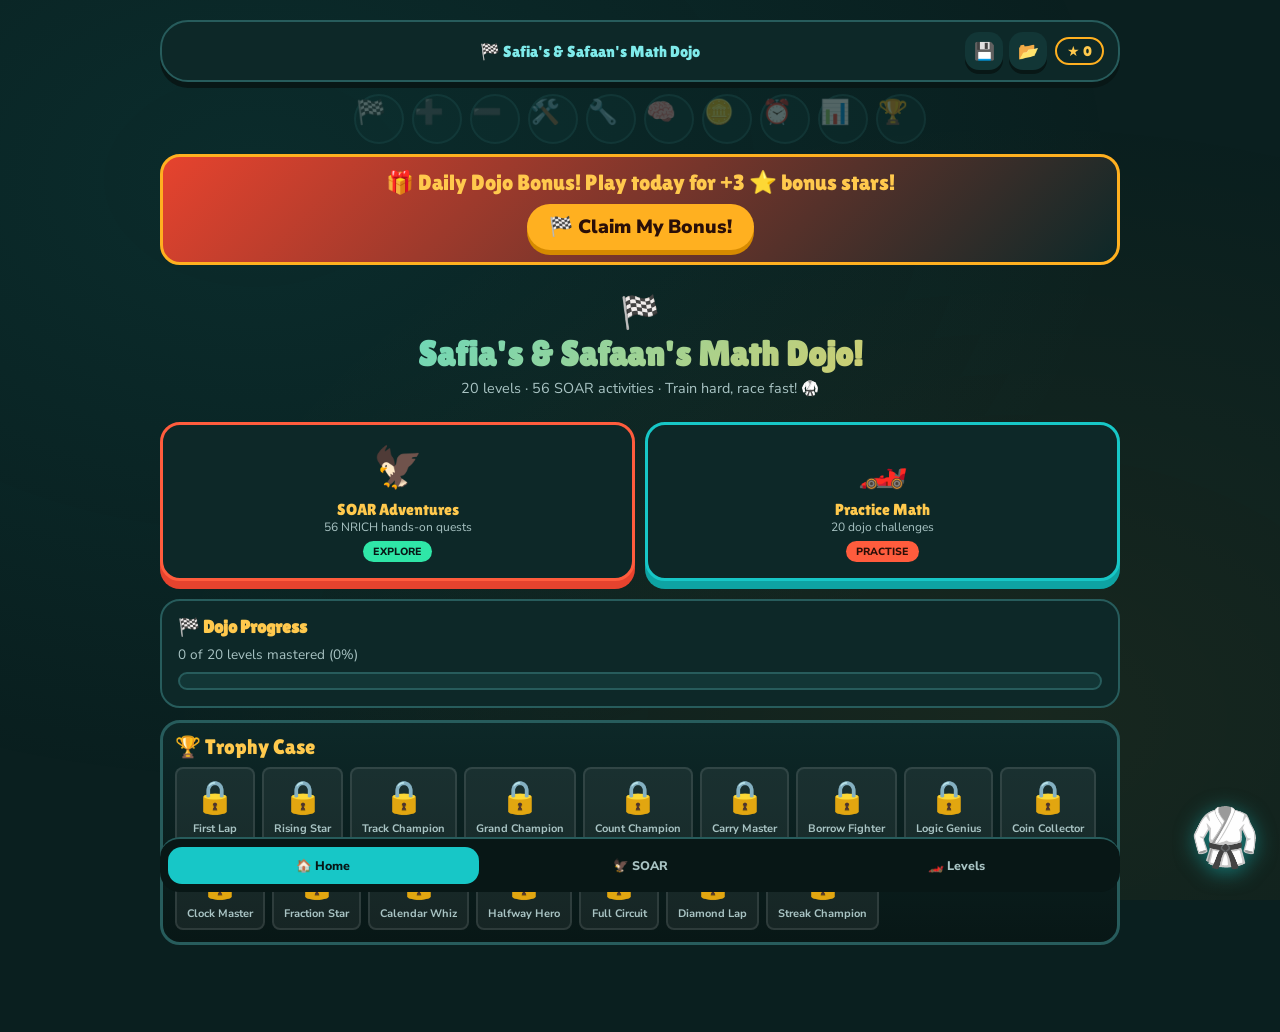
==== commit a6cf2d71: "Redesign as Safia's & Safaan's Math Dojo (Turbo Math Design System) and add test suites Reskins the " ====
--- a/index.html
+++ b/index.html
@@ -3,14 +3,14 @@
 <head>
 <meta charset="UTF-8">
 <meta name="viewport" content="width=device-width, initial-scale=1.0, maximum-scale=1.0, user-scalable=yes">
-<title>🎀 Safia's Math Kingdom</title>
+<title>🏁 Safia's & Safaan's Math Dojo</title>
 <link rel="stylesheet" href="style.css">
 </head>
-<body class="theme-peach">
+<body>
 
 <!-- GAMIFICATION OVERLAYS -->
 <canvas id="confettiCanvas"></canvas>
-<div id="mascot" title="Click me! 🎀">🧸</div>
+<div id="mascot" title="Click me!">🥋</div>
 <div id="streakBadge">🔥 3 in a row!</div>
 <div id="popText">WOW!</div>
 
@@ -18,43 +18,36 @@
   <div class="milestone-card">
     <span class="milestone-emoji" id="milestoneEmoji">🏆</span>
     <div class="milestone-title" id="milestoneTitle">Trophy Unlocked!</div>
-    <div class="milestone-sub"   id="milestoneSub">Amazing work, Safia!</div>
-    <button class="milestone-close" onclick="closeMilestone()">Yay! 🎀</button>
+    <div class="milestone-sub"   id="milestoneSub">Amazing work!</div>
+    <button class="milestone-close" onclick="closeMilestone()">Nice! 🏁</button>
   </div>
 </div>
 
 <div class="wrap">
 
-  <div class="topbar">
-    <div class="topbar-title">🎀 Safia's Math Kingdom</div>
-    <div class="topbar-btns">
-      <button class="tb-btn" onclick="saveProgress()">💾 Save</button>
-      <button class="tb-btn tb-load" onclick="loadProgress()">📂 Load</button>
+  <!-- PERSISTENT TOP BAR -->
+  <div class="topbar" id="topBar">
+    <button class="icon-btn icon-btn--ghost topbar__back" id="topBarBack" onclick="handleBack()">←</button>
+    <div class="topbar__title" id="topBarTitle">🏁 Safia's & Safaan's Math Dojo</div>
+    <div class="topbar__actions">
+      <button class="icon-btn" onclick="saveProgress()" title="Save">💾</button>
+      <button class="icon-btn" onclick="loadProgress()" title="Load">📂</button>
       <input type="file" id="loadFile" accept=".json" style="display:none" onchange="handleLoadFile(event)">
     </div>
-    <div class="tb-lbl" id="progressLabel">0/20 mastered · 56 SOAR</div>
+    <div class="topbar__stars" id="topBarStars">★ 0</div>
   </div>
 
-  <div class="theme-selector">
-    <div class="theme-btn default" onclick="setTheme('default')" title="Night"></div>
-    <div class="theme-btn peach"   onclick="setTheme('peach')"   title="Princess Peach">🍑</div>
-    <div class="theme-btn kitty"   onclick="setTheme('kitty')"   title="Hello Kitty">🎀</div>
-    <div class="theme-btn labubu"  onclick="setTheme('labubu')"  title="Labubu">🧸</div>
-    <div class="theme-btn dojo"    onclick="setTheme('dojo')"    title="MMA Dojo">🥊</div>
-    <div class="theme-btn spring"  onclick="setTheme('spring')"  title="Spring"></div>
-  </div>
-
-  <!-- ACHIEVEMENT BADGES — themed -->
+  <!-- ACHIEVEMENT BADGES -->
   <div class="badges-container">
-    <div class="badge badge-tooltip" id="badgeCounting">👑<span class="tooltip-text">Counting Princess!</span></div>
-    <div class="badge badge-tooltip" id="badgeAddition">🎀<span class="tooltip-text">Addition Champion!</span></div>
-    <div class="badge badge-tooltip" id="badgeSubtraction">🧸<span class="tooltip-text">Subtraction Star!</span></div>
-    <div class="badge badge-tooltip" id="badgeBorrow">🥊<span class="tooltip-text">Borrowing Fighter!</span></div>
-    <div class="badge badge-tooltip" id="badgeCarry">🌸<span class="tooltip-text">Carrying Master!</span></div>
-    <div class="badge badge-tooltip" id="badgeLogic">🍑<span class="tooltip-text">Logic Queen!</span></div>
-    <div class="badge badge-tooltip" id="badgeMoneyFractions">🪙<span class="tooltip-text">Money & Fractions Star!</span></div>
-    <div class="badge badge-tooltip" id="badgeTimeCalendar">⏰<span class="tooltip-text">Time & Calendar Champ!</span></div>
-    <div class="badge badge-tooltip" id="badgeDataShapes">📊<span class="tooltip-text">Data & Shapes Explorer!</span></div>
+    <div class="badge badge-tooltip" id="badgeCounting">🏁<span class="tooltip-text">Counting Racer!</span></div>
+    <div class="badge badge-tooltip" id="badgeAddition">➕<span class="tooltip-text">Addition Champion!</span></div>
+    <div class="badge badge-tooltip" id="badgeSubtraction">➖<span class="tooltip-text">Subtraction Star!</span></div>
+    <div class="badge badge-tooltip" id="badgeBorrow">🛠️<span class="tooltip-text">Borrowing Fighter!</span></div>
+    <div class="badge badge-tooltip" id="badgeCarry">🔧<span class="tooltip-text">Carrying Master!</span></div>
+    <div class="badge badge-tooltip" id="badgeLogic">🧠<span class="tooltip-text">Logic Master!</span></div>
+    <div class="badge badge-tooltip" id="badgeMoneyFractions">🪙<span class="tooltip-text">Money &amp; Fractions Star!</span></div>
+    <div class="badge badge-tooltip" id="badgeTimeCalendar">⏰<span class="tooltip-text">Time &amp; Calendar Champ!</span></div>
+    <div class="badge badge-tooltip" id="badgeDataShapes">📊<span class="tooltip-text">Data &amp; Shapes Explorer!</span></div>
     <div class="badge badge-tooltip" id="badgeWordWizard">🏆<span class="tooltip-text">Word Problem Wizard!</span></div>
   </div>
 
@@ -62,135 +55,88 @@
   <div id="homeScreen" class="screen active">
     <div id="dailyBonusWrap"></div>
     <div class="home-hero">
-      <span class="crown-decoration">👑</span>
-      <h1>Safia's Math Kingdom!</h1>
-      <p>20 levels · 56 SOAR activities · YOU are the princess! 🌸</p>
+      <span class="crown-decoration">🏁</span>
+      <h1>Safia's &amp; Safaan's Math Dojo!</h1>
+      <p>20 levels · 56 SOAR activities · Train hard, race fast! 🥋</p>
     </div>
     <div id="patternSummary" class="pattern-section" style="display:none;">
       <div class="pattern-title">🎯 Practice These:</div>
       <div id="patternTags"></div>
     </div>
     <div class="menu-grid">
-      <div class="menu-card" onclick="showSoarMenu()">
-        <div class="mc-icon">🦅🌸</div>
+      <div class="menu-card menu-card--accent" onclick="showSoarMenu()">
+        <div class="mc-icon">🦅</div>
         <div class="mc-name">SOAR Adventures</div>
         <div class="mc-desc">56 NRICH hands-on quests</div>
         <div class="soar-badge green">EXPLORE</div>
       </div>
       <div class="menu-card" onclick="showPracticeMenu()">
-        <div class="mc-icon">👑✏️</div>
+        <div class="mc-icon">🏎️</div>
         <div class="mc-name">Practice Math</div>
-        <div class="mc-desc">20 kingdom challenges</div>
+        <div class="mc-desc">20 dojo challenges</div>
         <div class="soar-badge purple">PRACTISE</div>
       </div>
     </div>
     <div class="progress-chart">
-      <h3 style="color:var(--peach);margin-bottom:8px;">🌸 Safia's Kingdom Progress</h3>
-      <div id="progressStats" style="color:var(--muted);font-size:.85rem;"></div>
-      <div class="progress-bar-wrap">
-        <div class="progress-bar-cont"><div class="progress-bar-fill" id="progressBarFill"></div></div>
+      <h3 style="color:var(--amber-400);margin-bottom:8px;font-family:var(--font-display);font-size:1.1rem;">🏁 Dojo Progress</h3>
+      <div id="progressStats" style="color:var(--text-secondary);font-size:.85rem;"></div>
+      <div class="progress-bar" style="margin-top:8px;">
+        <div class="progress-bar__fill" id="progressBarFill"></div>
       </div>
     </div>
     <div class="trophy-shelf">
-      <div class="trophy-shelf-title">🏆 Trophy Cabinet</div>
+      <div class="trophy-shelf-title">🏆 Trophy Case</div>
       <div class="trophy-row" id="trophyRow"></div>
-    </div>
-    <div class="quick-nav">
-      <button class="qn-btn qn-soar" onclick="showSoarMenu()">🦅 SOAR</button>
-      <button class="qn-btn qn-math" onclick="showPracticeMenu()">👑 Maths</button>
     </div>
   </div>
 
-  <!-- PRACTICE MENU -->
+  <!-- PRACTICE MENU (Levels) -->
   <div id="practiceMenuScreen" class="screen">
-    <div style="display:flex;gap:8px;margin-bottom:6px;">
-      <button class="nav-btn home-btn" style="margin:0;" onclick="showHome()">🏠 Home</button>
-      <button class="nav-btn" style="margin:0;background:var(--green);color:#1a0a1e;" onclick="showSoarMenu()">🦅 SOAR</button>
-    </div>
     <div style="text-align:center;padding:10px 0 5px;">
-      <div style="font-family:'Fredoka One',cursive;font-size:1.4rem;color:#C77DFF;">👑 Practice Math Problems</div>
-      <div style="color:var(--muted);font-size:.85rem;margin-top:4px;">Choose a kingdom level!</div>
+      <div style="font-family:var(--font-display);font-size:1.4rem;color:var(--cyan-300);">🏎️ Practice Math Problems</div>
+      <div style="color:var(--text-secondary);font-size:.85rem;margin-top:4px;">Choose a level!</div>
     </div>
     <div class="levels-grid" id="levelsGrid"></div>
-    <div class="quick-nav">
-      <button class="qn-btn qn-home" onclick="showHome()">🏠 Home</button>
-      <button class="qn-btn qn-soar" onclick="showSoarMenu()">🦅 SOAR</button>
-      <button class="qn-btn qn-math" onclick="showPracticeMenu()">👑 Levels</button>
-    </div>
   </div>
 
   <!-- SOAR MENU -->
   <div id="soarMenuScreen" class="screen">
-    <div style="display:flex;gap:8px;margin-bottom:6px;">
-      <button class="nav-btn home-btn" style="margin:0;" onclick="showHome()">🏠 Home</button>
-      <button class="nav-btn" style="margin:0;background:#C77DFF;color:#fff;" onclick="showPracticeMenu()">👑 Maths</button>
-    </div>
     <div class="soar-levels-grid" id="soarLevelsGrid"></div>
-    <div class="quick-nav">
-      <button class="qn-btn qn-home" onclick="showHome()">🏠 Home</button>
-      <button class="qn-btn qn-soar" onclick="showSoarMenu()">🦅 SOAR</button>
-      <button class="qn-btn qn-math" onclick="showPracticeMenu()">👑 Levels</button>
-    </div>
   </div>
 
   <!-- SOAR ACTIVITY -->
   <div id="soarActivityScreen" class="screen">
-    <div style="display:flex;gap:8px;margin-bottom:6px;">
-      <button class="nav-btn home-btn" style="margin:0;" onclick="showHome()">🏠 Home</button>
-      <button class="nav-btn" style="margin:0;" onclick="showSoarMenu()">← SOAR Menu</button>
-      <button class="nav-btn" style="margin:0;background:#C77DFF;color:#fff;" onclick="showPracticeMenu()">👑 Maths</button>
-    </div>
     <div id="soarActivityContent"></div>
-    <div class="quick-nav">
-      <button class="qn-btn qn-home" onclick="showHome()">🏠 Home</button>
-      <button class="qn-btn qn-soar" onclick="showSoarMenu()">🦅 SOAR</button>
-      <button class="qn-btn qn-math" onclick="showPracticeMenu()">👑 Levels</button>
-    </div>
   </div>
 
   <!-- QUIZ -->
   <div id="quizScreen" class="screen">
-    <div style="display:flex;gap:8px;margin-bottom:8px;">
-      <button class="nav-btn home-btn" style="margin:0;flex:1;" onclick="showHome()">🏠 Home</button>
-      <button class="nav-btn" style="margin:0;flex:1;" onclick="goHome()">← Levels</button>
-      <button class="nav-btn" style="margin:0;flex:1;background:var(--green);color:#1a0a1e;" onclick="showSoarMenu()">🦅 SOAR</button>
-    </div>
     <div class="quiz-head">
       <div class="quiz-meta">
         <span id="quizLevelLabel">Level</span>
         <span id="quizQCounter">Q1/15</span>
       </div>
       <div class="quiz-score-row">
-        <div class="qs-item"><div>🌸</div><div class="qs-val" id="scoreCorrect">0</div></div>
+        <div class="qs-item"><div>✅</div><div class="qs-val" id="scoreCorrect">0</div></div>
         <div class="qs-item"><div>🥊</div><div class="qs-val" id="scoreWrong">0</div></div>
         <div class="qs-item"><div>%</div><div class="qs-val" id="scorePercent">—</div></div>
       </div>
       <div class="streak-row" id="streakDots"></div>
-      <div class="prog-bar"><div class="prog-fill" id="quizProgressBar" style="width:0%"></div></div>
+      <div class="progress-bar progress-bar--thin" style="margin-top:8px;"><div class="progress-bar__fill" id="quizProgressBar"></div></div>
     </div>
     <div id="quizVideoArea" style="text-align:center;margin-bottom:8px;"></div>
     <div class="content-card content-card--quiz" id="questionCard"></div>
     <div class="feedback" id="feedback"></div>
     <div class="btn-row">
-      <button class="btn-home"  onclick="goHome()">← Levels</button>
-      <button class="btn-hint"  id="hintButton" onclick="showHint()">💡 Hint</button>
-      <button class="btn-check" id="checkButton" onclick="checkAnswer()">🌸 Check</button>
-      <button class="btn-next"  id="nextButton"  onclick="nextQuestion()">▶ Next</button>
-    </div>
-    <div class="quick-nav">
-      <button class="qn-btn qn-home" onclick="showHome()">🏠 Home</button>
-      <button class="qn-btn qn-soar" onclick="showSoarMenu()">🦅 SOAR</button>
-      <button class="qn-btn qn-math" onclick="goHome()">👑 Levels</button>
+      <button class="btn btn--ghost"  onclick="goHome()">← Levels</button>
+      <button class="btn btn--reward" id="hintButton" onclick="showHint()">💡 Hint</button>
+      <button class="btn btn--primary" id="checkButton" onclick="checkAnswer()">✅ Check</button>
+      <button class="btn btn--accent btn--next" id="nextButton" onclick="nextQuestion()">▶ Next</button>
     </div>
   </div>
 
   <!-- RESULT -->
   <div id="resultScreen" class="screen">
-    <div style="display:flex;gap:8px;margin-bottom:8px;">
-      <button class="nav-btn home-btn" style="margin:0;flex:1;" onclick="showHome()">🏠 Home</button>
-      <button class="nav-btn" style="margin:0;flex:1;" onclick="goHome()">← Levels</button>
-      <button class="nav-btn" style="margin:0;flex:1;background:var(--green);color:#1a0a1e;" onclick="showSoarMenu()">🦅 SOAR</button>
-    </div>
     <div class="result-card">
       <div class="result-emoji" id="resultEmoji">🏆</div>
       <div class="result-title" id="resultTitle">Great job!</div>
@@ -198,20 +144,23 @@
       <div class="result-message" id="resultMessage"></div>
       <div id="mistakePatternsDetail" class="pattern-section" style="margin-top:12px;"></div>
       <div class="btn-row" style="margin-top:16px;">
-        <button class="btn-retry" id="retryButton">🔁 Retry</button>
-        <button class="btn-check" onclick="goHome()">👑 Levels</button>
-        <button class="btn-next"  id="nextLevelButton" style="display:none">➡️ Next</button>
+        <button class="btn btn--ghost" id="retryButton">🔁 Retry</button>
+        <button class="btn btn--primary" onclick="goHome()">🏁 Levels</button>
+        <button class="btn btn--accent" id="nextLevelButton" style="display:none">➡️ Next</button>
       </div>
     </div>
-    <div class="quick-nav">
-      <button class="qn-btn qn-home" onclick="showHome()">🏠 Home</button>
-      <button class="qn-btn qn-soar" onclick="showSoarMenu()">🦅 SOAR</button>
-      <button class="qn-btn qn-math" onclick="goHome()">👑 Levels</button>
-    </div>
+  </div>
+
+  <!-- QUICK NAV (sticky bottom) -->
+  <div class="quicknav" id="quickNav">
+    <button class="quicknav__tab" data-tab="home" onclick="showHome()">🏠 Home</button>
+    <button class="quicknav__tab" data-tab="soar" onclick="showSoarMenu()">🦅 SOAR</button>
+    <button class="quicknav__tab" data-tab="levels" onclick="showPracticeMenu()">🏎️ Levels</button>
   </div>
 
 </div><!-- end wrap -->
 
+<script src="mathdata.js"></script>
 <script src="script.js"></script>
 </body>
 </html>
--- a/style.css
+++ b/style.css
@@ -1,407 +1,438 @@
-  @import url('https://fonts.googleapis.com/css2?family=Fredoka+One&family=Nunito:wght@400;600;700;800&display=swap');
-  * { box-sizing: border-box; margin: 0; padding: 0; }
-
-  /* ── PEACH KINGDOM PALETTE ── */
-  :root {
-    --pink:      #ff6eb4;
-    --deep-pink: #e8197a;
-    --gold:      #ffd700;
-    --peach:     #ffb3d9;
-    --cream:     #fff0f5;
-    --bg:        #1a0a1e;
-    --panel:     #2d1240;
-    --card:      #3d1a55;
-    --border:    #ff85c8;
-    --text:      #ffe8f5;
-    --muted:     #d4a8c7;
-    --green:     #6BCB77;
-    --kitty-red: #ff3366;
-
-    /* ── SHARED PRIMITIVES — spacing/radius/shadow scale every card & button draws from ── */
-    --radius-sm:  10px;
-    --radius-md:  18px;
-    --radius-lg:  26px;
-    --radius-pill: 40px;
-    --space-1: 4px;
-    --space-2: 8px;
-    --space-3: 14px;
-    --space-4: 20px;
-    --space-5: 28px;
-    --shadow-card: 0 8px 0 rgba(0,0,0,.4);
-
-    /* ── THEMED COMPONENT TOKENS — coins/clocks/charts reskin automatically per theme ── */
-    --coin-gold:   #ffd700;
-    --coin-silver: #e8d5f2;
-    --clock-face:  var(--card);
-    --clock-hand:  var(--deep-pink);
-    --chart-1: #ff6eb4;
-    --chart-2: #ffd700;
-    --chart-3: #6BCB77;
-    --chart-4: #C77DFF;
-  }
-
-  body {
-    font-family: 'Nunito', sans-serif;
-    background: var(--bg);
-    min-height: 100vh;
-    color: var(--text);
-    padding: 10px;
-    overflow-x: hidden;
-  }
-
-  /* ── SPARKLE BACKGROUND ── */
-  body::before {
-    content: '';
-    position: fixed; inset: 0;
-    background: radial-gradient(ellipse at 20% 20%, rgba(255,110,180,.08) 0%, transparent 60%),
-                radial-gradient(ellipse at 80% 80%, rgba(255,215,0,.06) 0%, transparent 60%);
-    pointer-events: none; z-index: 0;
-  }
-
-  .wrap { max-width: 500px; margin: 0 auto; width: 100%; position: relative; z-index: 1; }
-
-  /* ── CONFETTI CANVAS ── */
-  #confettiCanvas { position:fixed; inset:0; pointer-events:none; z-index:9999; }
-
-  /* ── MASCOT ── */
-  #mascot {
-    position: fixed; bottom: clamp(12px,3vh,24px); right: clamp(10px,2vw,20px);
-    font-size: clamp(2.2rem,6vw,3.5rem); z-index: 200; cursor: pointer;
-    filter: drop-shadow(0 4px 10px rgba(255,110,180,.6));
-    animation: mascotFloat 3s ease-in-out infinite; user-select: none;
-  }
-  @keyframes mascotFloat { 0%,100%{transform:translateY(0) rotate(-3deg);} 50%{transform:translateY(-8px) rotate(3deg);} }
-  #mascot.cheer { animation: mascotCheer .5s ease-in-out 3; }
-  @keyframes mascotCheer { 0%,100%{transform:scale(1);} 40%{transform:scale(1.4) rotate(-10deg);} 70%{transform:scale(1.4) rotate(10deg);} }
-  #mascot.oops  { animation: mascotOops .4s ease-in-out 2; }
-  @keyframes mascotOops  { 0%,100%{transform:translateX(0);} 30%{transform:translateX(-8px);} 70%{transform:translateX(8px);} }
-
-  /* ── POP TEXT ── */
-  #popText {
-    position: fixed; top: 28%; left: 50%;
-    transform: translate(-50%,-50%) scale(0);
-    font-family: 'Fredoka One', cursive;
-    font-size: clamp(2.5rem,10vw,6rem); font-weight:900;
-    color: white; z-index: 300; pointer-events: none; white-space: nowrap;
-    text-shadow: 4px 4px 0 var(--deep-pink), 8px 8px 0 var(--gold);
-    transition: transform .25s cubic-bezier(.34,1.56,.64,1), opacity .3s;
-    opacity: 0;
-  }
-  #popText.show { transform: translate(-50%,-50%) scale(1); opacity:1; }
-  #popText.hide { transform: translate(-50%,-50%) scale(.4); opacity:0; }
-
-  /* ── STREAK BADGE ── */
-  #streakBadge {
-    position: fixed; top: clamp(10px,2vh,18px); right: clamp(10px,2vw,18px);
-    background: linear-gradient(135deg,#ff3366,var(--gold));
-    color: white; font-weight:900; font-size: clamp(.85rem,2.8vw,1.2rem);
-    padding: clamp(5px,1vh,10px) clamp(10px,2vw,16px);
-    border-radius: var(--radius-pill); border: 3px solid white;
-    box-shadow: 0 4px 0 rgba(0,0,0,.3); z-index: 200; display:none;
-    font-family: 'Fredoka One', cursive;
-  }
-  #streakBadge.fire { animation: streakPop .4s cubic-bezier(.34,1.56,.64,1); }
-  @keyframes streakPop { 0%{transform:scale(1);} 50%{transform:scale(1.5);} 100%{transform:scale(1);} }
-
-  /* ── MILESTONE OVERLAY ── */
-  #milestoneOverlay {
-    position: fixed; inset:0; background: rgba(0,0,0,.85);
-    display:none; align-items:center; justify-content:center; z-index:500;
-  }
-  #milestoneOverlay.show { display:flex; animation: fadeIn .4s; }
-  @keyframes fadeIn { from{opacity:0;} to{opacity:1;} }
-  .milestone-card {
-    background: linear-gradient(135deg,var(--card),var(--bg));
-    border: 5px solid var(--gold); border-radius: calc(var(--radius-lg) + 10px);
-    padding: clamp(20px,4vh,40px) clamp(24px,5vw,48px);
-    max-width:90vw; text-align:center;
-    animation: bounceIn .5s cubic-bezier(.34,1.56,.64,1);
-  }
-  @keyframes bounceIn { 0%{transform:scale(.3);} 100%{transform:scale(1);} }
-  .milestone-emoji { font-size: clamp(3rem,10vw,5.5rem); display:block; animation:spin 1s linear infinite; }
-  @keyframes spin { from{transform:rotate(0);} to{transform:rotate(360deg);} }
-  .milestone-title { font-family:'Fredoka One',cursive; font-size:clamp(1.4rem,6vw,2.8rem); color:var(--gold); margin-top:8px; text-shadow:2px 2px 0 var(--deep-pink); }
-  .milestone-sub   { font-size:clamp(.9rem,3.5vw,1.4rem); color:white; margin-top:6px; }
-  .milestone-close { background:var(--gold); color:#1a0a1e; border:none; border-radius:var(--radius-pill); padding:12px 28px; font-size:clamp(.9rem,3.5vw,1.4rem); font-weight:900; cursor:pointer; font-family:'Nunito',sans-serif; margin-top:12px; }
-
-  /* ── DAILY BONUS ── */
-  #dailyBonusWrap { margin-bottom: var(--space-3); }
-  .daily-card {
-    background: linear-gradient(135deg,var(--deep-pink),#9b1077);
-    border-radius:var(--radius-lg); padding:var(--space-3) var(--space-4); border:4px solid var(--gold);
-    text-align:center; animation:dailyPulse 2s ease-in-out infinite;
-  }
-  @keyframes dailyPulse { 0%,100%{box-shadow:0 0 12px rgba(232,25,122,.4);} 50%{box-shadow:0 0 28px rgba(232,25,122,.8);} }
-  .daily-title { font-family:'Fredoka One',cursive; font-size:clamp(.9rem,3.5vw,1.4rem); color:var(--gold); }
-  .daily-claim { background:var(--gold); color:#1a0a1e; border:none; border-radius:var(--radius-pill); padding:10px 22px; font-size:clamp(.85rem,3vw,1.2rem); font-weight:900; cursor:pointer; margin-top:8px; font-family:'Nunito',sans-serif; }
-
-  /* ── TROPHY SHELF ── */
-  .trophy-shelf { background:linear-gradient(180deg,var(--panel),var(--bg)); border-radius:var(--radius-lg); padding:var(--space-3); border:3px solid var(--border); margin-top:var(--space-3); }
-  .trophy-shelf-title { font-family:'Fredoka One',cursive; font-size:clamp(.9rem,3vw,1.3rem); color:var(--gold); margin-bottom:var(--space-2); }
-  .trophy-row  { display:flex; flex-wrap:wrap; gap:7px; }
-  .trophy-item { background:rgba(255,255,255,.06); border-radius:var(--radius-sm); padding:7px 10px; text-align:center; border:2px solid rgba(255,255,255,.1); min-width:clamp(52px,12vw,80px); }
-  .trophy-item.earned { border-color:var(--gold); background:rgba(255,215,0,.12); animation:trophyGlow 2s ease-in-out infinite; }
-  @keyframes trophyGlow { 0%,100%{box-shadow:0 0 5px rgba(255,215,0,.3);} 50%{box-shadow:0 0 16px rgba(255,215,0,.7);} }
-  .trophy-icon { font-size:clamp(1.2rem,4vw,2rem); display:block; }
-  .trophy-name { font-size:clamp(.45rem,1.4vw,.68rem); color:var(--peach); margin-top:2px; font-weight:700; }
-
-  /* ── TOPBAR ── */
-  .topbar {
-    background:var(--panel); border-radius:var(--radius-pill);
-    padding:10px 16px; display:flex; align-items:center;
-    justify-content:space-between; flex-wrap:wrap; gap:8px;
-    margin-bottom:var(--space-3); border:2px solid var(--border);
-    box-shadow: 0 4px 0 rgba(0,0,0,.4);
-  }
-  .topbar-title { font-family:'Fredoka One',cursive; font-size:1.1rem; color:var(--gold); text-shadow:1px 1px 0 var(--deep-pink); }
-  .topbar-btns  { display:flex; gap:6px; }
-  .tb-btn { padding:6px 12px; border:none; border-radius:var(--radius-pill); font-weight:800; font-size:.75rem; cursor:pointer; color:#1a0a1e; background:var(--gold); font-family:'Nunito',sans-serif; }
-  .tb-btn.tb-load { background:var(--green); }
-  .tb-lbl { font-size:.65rem; color:var(--muted); width:100%; text-align:center; }
-
-  /* ── THEMES ── */
-  .theme-selector { display:flex; gap:8px; margin:10px 0; justify-content:center; flex-wrap:wrap; background:var(--panel); padding:8px; border-radius:var(--radius-pill); }
-  .theme-btn { width:34px; height:34px; border-radius:50%; border:2px solid white; cursor:pointer; transition:transform .2s; }
-  .theme-btn:hover { transform:scale(1.2); }
-  .theme-btn.peach   { background:linear-gradient(135deg,#ff6eb4,#ffd700); }
-  .theme-btn.kitty   { background:linear-gradient(135deg,#ff3366,#fff); }
-  .theme-btn.labubu  { background:linear-gradient(135deg,#c084fc,#fb923c); }
-  .theme-btn.dojo    { background:linear-gradient(135deg,#1a1a2e,#e94560); }
-  .theme-btn.spring  { background:#2e7d32; }
-  .theme-btn.default { background:linear-gradient(135deg,#05060f,#7c83fd); }
-
-  /* "Night" — was an unstyled alias of the default palette; now its own distinct
-     starry indigo look so all 6 theme swatches are visually different, not 5. */
-  body.theme-default {
-    background:#05060f; --panel:#10132a; --card:#171b3d; --border:#4c5fd6;
-    --gold:#ffd166; --pink:#7c83fd; --deep-pink:#4b3fd1;
-    --coin-gold:#ffd166; --coin-silver:#c7d2ff; --clock-hand:#7c83fd;
-    --chart-1:#7c83fd; --chart-2:#ffd166; --chart-3:#6BCB77; --chart-4:#4c5fd6;
-  }
-  body.theme-kitty {
-    background:#1a0010; --panel:#3d0020; --card:#5a0030; --border:#ff6eb4;
-    --coin-silver:#ffb6d9; --clock-hand:#ff3366;
-    --chart-1:#ff6eb4; --chart-2:#ffd700; --chart-3:#ff3366; --chart-4:#fff;
-  }
-  body.theme-labubu {
-    background:#1e0a2e; --panel:#3a1055; --card:#52168a; --border:#c084fc; --gold:#fb923c;
-    --coin-gold:#fb923c; --coin-silver:#e0b3ff; --clock-hand:#c084fc;
-    --chart-1:#c084fc; --chart-2:#fb923c; --chart-3:#6BCB77; --chart-4:#ff6eb4;
-  }
-  body.theme-dojo {
-    background:#0d0d1a; --panel:#1a1a2e; --card:#16213e; --border:#e94560; --gold:#ffd700;
-    --coin-silver:#8892b0; --clock-hand:#e94560;
-    --chart-1:#e94560; --chart-2:#ffd700; --chart-3:#6BCB77; --chart-4:#7c83fd;
-  }
-  body.theme-spring {
-    background:#0a1f0a; --panel:#1a3a1a; --card:#2d5a2d; --border:#6BCB77; --gold:#ffd700;
-    --coin-silver:#bfe6bf; --clock-hand:#2e7d32;
-    --chart-1:#6BCB77; --chart-2:#ffd700; --chart-3:#ff6eb4; --chart-4:#4c8c4c;
-  }
-
-  /* ── SCREENS ── */
-  .screen { display:none; }
-  .screen.active { display:block; }
-
-  /* ── HOME HERO ── */
-  .home-hero { text-align:center; padding:14px 0 6px; position:relative; }
-  .home-hero h1 { font-family:'Fredoka One',cursive; font-size:1.8rem; background:linear-gradient(135deg,var(--gold),var(--pink)); -webkit-background-clip:text; -webkit-text-fill-color:transparent; background-clip:text; }
-  .home-hero p  { color:var(--muted); margin-top:4px; font-size:.9rem; }
-  .crown-decoration { font-size:2rem; animation:crownBounce 2s ease-in-out infinite; display:block; }
-  @keyframes crownBounce { 0%,100%{transform:translateY(0) rotate(-5deg);} 50%{transform:translateY(-6px) rotate(5deg);} }
-
-  /* ── BADGES ── */
-  .badges-container { display:flex; gap:8px; justify-content:center; margin:10px 0; flex-wrap:wrap; }
-  .badge { width:50px; height:50px; border-radius:50%; background:var(--card); display:flex; align-items:center; justify-content:center; font-size:1.5rem; border:2px solid var(--border); opacity:.3; transition:all .3s; }
-  .badge.unlocked { opacity:1; border-color:var(--gold); box-shadow:0 0 14px var(--gold); animation:badgePop .5s cubic-bezier(.34,1.56,.64,1); }
-  @keyframes badgePop { 0%{transform:scale(.5);} 100%{transform:scale(1);} }
-  .badge-tooltip .tooltip-text { visibility:hidden; width:120px; background:var(--card); color:#fff; text-align:center; padding:5px; border-radius:var(--radius-sm); position:absolute; z-index:1; bottom:125%; left:50%; margin-left:-60px; font-size:.7rem; border:1px solid var(--border); }
-  .badge-tooltip { position:relative; display:inline-block; }
-  .badge-tooltip:hover .tooltip-text { visibility:visible; }
-
-  /* ── PROGRESS CHART ── */
-  .progress-chart { background:var(--panel); border-radius:var(--radius-lg); padding:var(--space-4); margin-top:var(--space-4); border:2px solid var(--border); }
-  .progress-bar-cont { background:var(--card); border-radius:var(--radius-sm); height:18px; margin:8px 0; border:2px solid rgba(255,255,255,.1); overflow:hidden; }
-  .progress-bar-fill { height:100%; border-radius:var(--radius-sm); background:linear-gradient(90deg,var(--deep-pink),var(--gold)); width:0%; transition:width .5s cubic-bezier(.34,1.56,.64,1); }
-  /* car on progress bar */
-  .progress-bar-wrap { position:relative; }
-  .prog-car { position:absolute; right:-4px; top:50%; transform:translateY(-50%); font-size:1.2rem; transition:right .5s; pointer-events:none; }
-
-  /* ── PATTERN SECTION ── */
-  .pattern-section { background:var(--card); border-radius:var(--radius-md); padding:var(--space-3); margin:var(--space-2) 0; border:2px solid var(--border); }
-  .pattern-title { color:var(--pink); font-weight:800; font-size:.9rem; margin-bottom:8px; }
-  .pattern-tag { display:inline-block; background:var(--panel); color:var(--text); padding:4px 10px; border-radius:var(--radius-md); font-size:.8rem; margin:2px; border:1px solid var(--border); }
-  .pattern-tag.high { background:#5a1020; border-color:var(--kitty-red); }
-
-  /* ── MENU ── */
-  .menu-grid { display:grid; grid-template-columns:1fr 1fr; gap:10px; margin:18px 0; }
-  .menu-card { background:var(--panel); border-radius:var(--radius-lg); padding:var(--space-4) 10px; text-align:center; cursor:pointer; border:3px solid var(--border); box-shadow:var(--shadow-card); transition:transform .15s, box-shadow .15s; }
-  .menu-card:hover { transform:translateY(-4px); box-shadow:0 12px 0 rgba(0,0,0,.4); }
-  .menu-card:active { transform:translateY(5px); box-shadow:0 3px 0 rgba(0,0,0,.4); }
-  .mc-icon { font-size:2.5rem; }
-  .mc-name { font-family:'Fredoka One',cursive; font-weight:800; color:var(--gold); margin-top:5px; }
-  .mc-desc { font-size:.75rem; color:var(--muted); }
-  .soar-badge { border-radius:var(--radius-pill); padding:3px 10px; font-size:.65rem; font-weight:800; display:inline-block; margin-top:6px; }
-  .soar-badge.green  { background:var(--green); color:#1a0a1e; }
-  .soar-badge.purple { background:#C77DFF; color:#fff; }
-
-  /* ── LEVELS ── */
-  .levels-grid { display:grid; grid-template-columns:repeat(2,1fr); gap:10px; margin-top:15px; }
-  .level-btn { background:var(--panel); border:2px solid var(--border); border-radius:var(--radius-lg); padding:15px 5px; cursor:pointer; text-align:center; transition:border-color .2s,transform .2s; }
-  .level-btn:hover { border-color:var(--gold); transform:translateY(-2px); }
-  .level-icon  { font-size:2rem; margin-bottom:5px; }
-  .level-name  { font-weight:800; font-size:.85rem; color:var(--text); }
-  .level-stars { color:var(--gold); font-size:.8rem; min-height:1.2em; }
-
-  /* ── SOAR ── */
-  .soar-levels-grid { display:grid; grid-template-columns:repeat(2,1fr); gap:10px; margin-top:15px; }
-  .soar-level-btn { background:var(--panel); border:2px solid var(--green); border-radius:var(--radius-lg); padding:15px 5px; cursor:pointer; text-align:center; transition:background .2s,transform .15s; }
-  .soar-level-btn:hover { background:var(--card); transform:translateY(-2px); }
-  .soar-icon  { font-size:2rem; }
-  .soar-title { font-weight:800; color:var(--gold); font-size:.9rem; margin:4px 0 2px; font-family:'Fredoka One',cursive; }
-  .soar-desc  { font-size:.7rem; color:var(--muted); }
-  .age-group-header { grid-column:1/-1; background:linear-gradient(90deg,var(--card),var(--panel)); color:var(--gold); font-family:'Fredoka One',cursive; font-size:1.1rem; padding:10px; border-radius:var(--radius-pill); margin:8px 0 2px; text-align:center; border:2px solid var(--border); }
-
-  /* ── NAV ── */
-  .nav-btn { background:var(--card); border:none; border-radius:var(--radius-pill); padding:10px 18px; color:white; font-weight:800; cursor:pointer; margin:8px 0; width:100%; text-align:center; font-family:'Nunito',sans-serif; transition:transform .1s; }
-  .nav-btn:active { transform:translateY(3px); }
-  .nav-btn.home-btn { background:var(--deep-pink); }
-  .quick-nav { display:flex; gap:8px; background:var(--panel); border-top:2px solid var(--border); padding:8px 10px; position:sticky; bottom:0; z-index:50; margin:12px -10px 0; }
-  .qn-btn { flex:1; border:none; border-radius:var(--radius-pill); padding:10px 6px; font-family:'Nunito',sans-serif; font-weight:800; font-size:.78rem; cursor:pointer; text-align:center; transition:transform .15s; }
-  .qn-btn:hover { transform:scale(1.05); }
-  .qn-home  { background:var(--pink); color:#1a0a1e; }
-  .qn-soar  { background:var(--green); color:#1a0a1e; }
-  .qn-math  { background:#C77DFF; color:#fff; }
-
-  /* ── CONTENT CARD — shared base for quiz questions & SOAR activities ── */
-  .content-card { background:var(--panel); border-radius:var(--radius-lg); padding:var(--space-4); border:3px solid var(--border); box-shadow:var(--shadow-card); }
-  .content-card--quiz { border-top:5px solid var(--pink); margin-bottom:var(--space-3); animation:cardSlide .3s cubic-bezier(.34,1.56,.64,1); }
-  .content-card--quiz.word-card { border-top-color:var(--green); }
-  .content-card--soar { margin:var(--space-3) 0; }
-  @keyframes cardSlide { from{opacity:0;transform:scale(.92) translateY(14px);} to{opacity:1;transform:scale(1) translateY(0);} }
-
-  .q-type-badge { display:inline-block; background:var(--card); color:var(--peach)!important; -webkit-text-fill-color:var(--peach)!important; border-radius:var(--radius-pill); padding:3px 10px; font-size:.65rem; font-weight:800; margin-bottom:8px; border:1px solid var(--border); }
-  .question-text { font-size:1.1rem; font-weight:800; color:#fff!important; -webkit-text-fill-color:#fff!important; margin-bottom:15px; text-align:center; line-height:1.55; }
-  .answer-input { width:100%; padding:12px; font-size:1.5rem; font-family:'Fredoka One',cursive; background:var(--card); border:2px solid var(--border); border-radius:var(--radius-pill); color:var(--gold)!important; -webkit-text-fill-color:var(--gold)!important; text-align:center; margin:10px 0; outline:none; transition:border-color .2s; }
-  .answer-input:focus { border-color:var(--gold); box-shadow:0 0 0 3px rgba(255,215,0,.2); }
-
-  /* ── ACTIVITY CARD (SOAR) ── */
-  .activity-header { display:flex; align-items:center; gap:12px; margin-bottom:15px; }
-  .activity-icon { font-size:3rem; }
-  .activity-title { font-family:'Fredoka One',cursive; font-size:1.5rem; color:var(--gold); }
-  .activity-age { background:var(--green); color:#1a0a1e; padding:3px 10px; border-radius:var(--radius-pill); font-size:.7rem; font-weight:800; display:inline-block; }
-  .illustration { background:var(--card); border-radius:var(--radius-md); padding:var(--space-4); margin:15px 0; text-align:center; border:2px dashed var(--gold); }
-  .hint-box { background:var(--card); border-left:5px solid var(--gold); border-radius:var(--radius-sm); padding:12px; margin:15px 0; font-size:.9rem; display:none; }
-  .hint-box.show { display:block; }
-  .talk-bubble { background:var(--card); border-radius:var(--radius-pill) var(--radius-pill) var(--radius-pill) 5px; padding:15px; margin:15px 0; }
-  .btn-row { display:flex; gap:8px; margin:15px 0; flex-wrap:wrap; }
-  .soar-btn { flex:1; background:var(--green); border:none; border-radius:var(--radius-pill); padding:12px; font-weight:800; color:#1a0a1e; cursor:pointer; min-width:100px; font-family:'Nunito',sans-serif; }
-  .soar-btn.secondary { background:var(--pink); }
-  .nrich-btn { display:inline-flex; align-items:center; gap:8px; background:linear-gradient(135deg,var(--pink),#C77DFF); color:white!important; -webkit-text-fill-color:white!important; border:none; border-radius:var(--radius-pill); padding:10px 18px; font-weight:800; font-size:.85rem; cursor:pointer; margin:8px 4px; text-decoration:none; transition:transform .2s; }
-  .nrich-btn:hover { transform:scale(1.05); }
-  .video-btn { display:inline-flex; align-items:center; gap:8px; background:linear-gradient(135deg,#FF0000,#cc0000); color:white!important; -webkit-text-fill-color:white!important; border:none; border-radius:var(--radius-pill); padding:10px 18px; font-weight:800; font-size:.85rem; cursor:pointer; margin:8px 4px; text-decoration:none; transition:transform .2s; }
-  .video-btn:hover { transform:scale(1.05); }
-
-  /* ── QUIZ ── */
-  .quiz-head { background:var(--panel); border-radius:var(--radius-lg); padding:12px; margin-bottom:12px; border:2px solid var(--border); }
-  .quiz-meta { display:flex; justify-content:space-between; color:var(--muted); font-size:.75rem; margin-bottom:8px; }
-  .quiz-score-row { display:flex; gap:10px; margin-bottom:8px; }
-  .qs-item { text-align:center; flex:1; background:var(--card); border-radius:var(--radius-pill); padding:5px; border:1px solid var(--border); }
-  .qs-val  { font-size:1.2rem; font-weight:900; color:#fff!important; -webkit-text-fill-color:#fff!important; transition:transform .3s; }
-  .qs-val.bump { animation:scoreBump .4s cubic-bezier(.34,1.56,.64,1); }
-  @keyframes scoreBump { 0%{transform:scale(1);} 50%{transform:scale(1.7);color:var(--gold)!important;} 100%{transform:scale(1);} }
-  .prog-bar { background:var(--card); border-radius:var(--radius-sm); height:10px; overflow:hidden; border:1px solid var(--border); }
-  .prog-fill { height:100%; border-radius:var(--radius-sm); background:linear-gradient(90deg,var(--deep-pink),var(--gold)); transition:width .4s cubic-bezier(.34,1.56,.64,1); }
-
-  /* streak dots in quiz */
-  .streak-row { display:flex; gap:4px; justify-content:center; margin-top:6px; }
-  .streak-dot { width:12px; height:12px; border-radius:50%; background:var(--card); border:2px solid var(--border); transition:background .3s; }
-  .streak-dot.lit  { background:var(--gold); box-shadow:0 0 6px var(--gold); }
-  .streak-dot.fire { background:linear-gradient(135deg,#ff3366,var(--gold)); animation:dotFire .4s ease-in-out; }
-  @keyframes dotFire { 0%{transform:scale(1);} 50%{transform:scale(1.6);} 100%{transform:scale(1.2);} }
-
-  .feedback { border-radius:var(--radius-pill); padding:12px; margin:8px 0; font-weight:700; display:none; text-align:center; animation:popIn .3s; font-family:'Nunito',sans-serif; }
-  .feedback.show { display:block; }
-  .feedback.ok  { background:#1a4a22; color:#c3f0c3!important; -webkit-text-fill-color:#c3f0c3!important; border:2px solid var(--green); }
-  .feedback.bad { background:#4a1020; color:#ffc0cb!important; -webkit-text-fill-color:#ffc0cb!important; border:2px solid var(--kitty-red); }
-  @keyframes popIn { 0%{transform:scale(.8);opacity:0;} 100%{transform:scale(1);opacity:1;} }
-
-  .btn-home,.btn-hint,.btn-check,.btn-next,.btn-retry { border:none; border-radius:var(--radius-pill); padding:14px 0; font-family:'Fredoka One',cursive; font-size:1rem; cursor:pointer; flex:1; min-width:90px; text-align:center; transition:transform .15s, box-shadow .15s; box-shadow:0 5px 0 rgba(0,0,0,.3); }
-  .btn-home,.btn-hint,.btn-check,.btn-next,.btn-retry { font-weight:800; }
-  .btn-home  :active,.btn-hint:active,.btn-check:active,.btn-next:active,.btn-retry:active { transform:translateY(4px); box-shadow:0 1px 0 rgba(0,0,0,.3); }
-  .btn-home  { background:var(--card);    color:#fff!important; }
-  .btn-hint  { background:var(--gold);    color:#1a0a1e!important; -webkit-text-fill-color:#1a0a1e!important; }
-  .btn-check { background:var(--deep-pink); color:#fff!important; }
-  .btn-next  { background:var(--green);   color:#1a0a1e!important; -webkit-text-fill-color:#1a0a1e!important; display:none; }
-  .btn-retry { background:var(--card);    color:#fff!important; }
-
-  /* ── RESULT ── */
-  .result-card { background:var(--panel); border-radius:var(--radius-lg); padding:25px; text-align:center; border:4px solid var(--gold); box-shadow:0 0 30px rgba(255,215,0,.2); animation:resultPulse 2s infinite; }
-  @keyframes resultPulse { 0%,100%{box-shadow:0 0 15px var(--gold);} 50%{box-shadow:0 0 40px var(--pink);} }
-  .result-emoji { font-size:3.5rem; display:block; animation:bounce 1s infinite; }
-  @keyframes bounce { 0%,100%{transform:translateY(0);} 50%{transform:translateY(-10px);} }
-  .result-title { font-size:2rem; font-family:'Fredoka One',cursive; color:var(--pink)!important; -webkit-text-fill-color:var(--pink)!important; margin:8px 0; }
-  .result-pct   { font-family:'Fredoka One',cursive; font-size:2rem; margin:8px 0; color:#7ee8a2!important; -webkit-text-fill-color:#7ee8a2!important; }
-  .result-stars { font-size:2rem; margin-bottom:10px; }
-  .result-stars.animate span { display:inline-block; animation:starDrop .5s cubic-bezier(.34,1.56,.64,1) both; }
-  .result-stars.animate span:nth-child(2) { animation-delay:.15s; }
-  .result-stars.animate span:nth-child(3) { animation-delay:.3s; }
-  @keyframes starDrop { from{transform:scale(0) rotate(-180deg);opacity:0;} to{transform:scale(1) rotate(0);opacity:1;} }
-
-  /* ── FACT / COMPOSE INPUTS ── */
-  .fact-rows, .compose-rows { margin:12px 0; display:flex; flex-direction:column; gap:10px; }
-  .fact-row, .compose-row   { display:flex; align-items:center; gap:8px; justify-content:center; flex-wrap:wrap; }
-  .fact-input    { width:50px; padding:8px 4px; font-size:1.2rem; font-family:'Fredoka One',cursive; background:var(--card); border:2px solid var(--border); border-radius:var(--radius-sm); color:var(--gold)!important; text-align:center; outline:none; }
-  .compose-input { width:56px; padding:10px 4px; font-size:1.3rem; font-family:'Fredoka One',cursive; background:var(--card); border:2px solid var(--border); border-radius:var(--radius-sm); color:var(--gold)!important; text-align:center; outline:none; }
-  .compose-sym   { font-family:'Fredoka One',cursive; font-size:1.4rem; color:var(--pink)!important; min-width:20px; text-align:center; }
-  .compose-eq    { font-family:'Fredoka One',cursive; font-size:1rem; color:var(--muted)!important; white-space:nowrap; }
-
-  /* ── MULTIPLE CHOICE (new — used by Time/Comparing/Shapes/Fractions/etc.) ── */
-  .mc-grid { display:grid; grid-template-columns:1fr 1fr; gap:10px; margin:12px 0; }
-  .mc-choice {
-    background:var(--card); border:2px solid var(--border); border-radius:var(--radius-md);
-    padding:14px 10px; font-family:'Nunito',sans-serif; font-weight:800; font-size:1rem;
-    color:var(--text); cursor:pointer; transition:transform .15s, border-color .15s, background .15s;
-  }
-  .mc-choice:hover { transform:translateY(-2px); border-color:var(--gold); }
-  .mc-choice.selected { background:var(--deep-pink); border-color:var(--gold); color:#fff; }
-
-  /* ── COIN PICKER (new — used by Money) ── */
-  .coin-tray { display:flex; gap:8px; justify-content:center; flex-wrap:wrap; margin:12px 0; }
-  .coin-btn {
-    position:relative; width:60px; height:60px; border-radius:50%; border:3px solid var(--coin-silver);
-    background:radial-gradient(circle at 35% 30%, var(--coin-gold), var(--card) 85%);
-    font-family:'Fredoka One',cursive; font-size:.72rem; color:#1a0a1e; cursor:pointer;
-    display:flex; align-items:center; justify-content:center; text-align:center;
-    opacity:.8; transition:transform .15s, box-shadow .15s, opacity .15s;
-  }
-  .coin-btn:hover { transform:translateY(-2px); opacity:1; }
-  .coin-btn.selected { opacity:1; border-color:var(--green); box-shadow:0 0 0 4px var(--green), 0 0 14px rgba(107,203,119,.6); transform:translateY(-4px) scale(1.08); }
-  .coin-btn.selected::after {
-    content:'✓'; position:absolute; top:-6px; right:-6px; width:20px; height:20px; border-radius:50%;
-    background:var(--green); color:#1a0a1e; font-family:'Nunito',sans-serif; font-size:.7rem; font-weight:900;
-    display:flex; align-items:center; justify-content:center; border:2px solid var(--panel);
-  }
-  .coin-total { text-align:center; font-family:'Fredoka One',cursive; font-size:1.4rem; color:var(--gold); margin-top:8px; }
-
-  /* ── RESPONSIVE ── */
-  @media (min-width:600px) {
-    .wrap { max-width:700px; }
-    .home-hero h1 { font-size:2.2rem; }
-    .levels-grid  { grid-template-columns:repeat(3,1fr); }
-    .soar-levels-grid { grid-template-columns:repeat(3,1fr); }
-    .qs-val { font-size:1.5rem; }
-    .question-text { font-size:1.25rem; }
-  }
-  @media (min-width:1024px) {
-    body { padding:20px 40px; }
-    .wrap { max-width:960px; }
-    .levels-grid  { grid-template-columns:repeat(4,1fr); }
-    .soar-levels-grid { grid-template-columns:repeat(4,1fr); }
-    .menu-grid    { grid-template-columns:1fr 1fr; }
-  }
-  @media (max-width:380px) {
-    .btn-home,.btn-hint,.btn-check,.btn-next,.btn-retry { font-size:.85rem; padding:11px 0; min-width:70px; }
-    .qn-btn { font-size:.7rem; padding:8px 4px; }
-    .mc-grid { grid-template-columns:1fr; }
-  }
+@import url('https://fonts.googleapis.com/css2?family=Lilita+One&family=Nunito+Sans:ital,wght@0,400;0,600;0,700;0,800;0,900;1,700&display=swap');
+* { box-sizing: border-box; margin: 0; padding: 0; }
+
+/* ── TURBO MATH DESIGN SYSTEM — TOKENS ── */
+:root {
+  /* base — teal/graphite scale (backgrounds, surfaces) */
+  --teal-950:#081716; --teal-900:#0A1F1F; --teal-850:#0D2828; --teal-800:#123636; --teal-700:#1B4747; --teal-600:#275C5C; --teal-500:#3B7A7A;
+  /* base — cyan scale (primary) */
+  --cyan-600:#0EA3A3; --cyan-500:#17C7C7; --cyan-400:#3DDCDC; --cyan-300:#7EEAEA; --cyan-200:#B8F5F5;
+  /* base — coral scale (accent / CTA) */
+  --coral-600:#E6432E; --coral-500:#FF5C3D; --coral-400:#FF8563; --coral-300:#FFB29B;
+  /* base — amber scale (stars, trophies, rewards) */
+  --amber-600:#D68A00; --amber-500:#FFB020; --amber-400:#FFC94D; --amber-300:#FFDE8C;
+  /* base — signal colors */
+  --mint-500:#2FE6A7; --mint-400:#6EF0C2;
+  --red-500:#FF3B3B; --red-400:#FF6B6B;
+  /* base — neutrals (text/ink) */
+  --ink-000:#F4FBFB; --ink-100:#D3E7E7; --ink-300:#A9C4C4; --ink-500:#6E8C8C; --ink-700:#425555;
+
+  /* semantic — surfaces */
+  --bg-app: var(--teal-900);
+  --bg-app-deep: var(--teal-950);
+  --surface-1: var(--teal-850);
+  --surface-2: var(--teal-800);
+  --surface-raised: var(--teal-700);
+  --border-subtle: var(--teal-700);
+  --border-strong: var(--teal-600);
+
+  /* semantic — text */
+  --text-primary: var(--ink-000);
+  --text-secondary: var(--ink-300);
+  --text-muted: var(--ink-500);
+  --text-on-primary: var(--teal-950);
+  --text-on-accent: #2A0F08;
+
+  /* semantic — action */
+  --color-primary: var(--cyan-500);
+  --color-primary-hover: var(--cyan-400);
+  --color-primary-press: var(--cyan-600);
+  --color-accent: var(--coral-500);
+  --color-accent-hover: var(--coral-400);
+  --color-accent-press: var(--coral-600);
+  --color-reward: var(--amber-500);
+  --color-success: var(--mint-500);
+  --color-error: var(--red-500);
+
+  /* semantic — shadows (colored, for pressed-button game feel) */
+  --shadow-primary: var(--cyan-600);
+  --shadow-accent: var(--coral-600);
+  --shadow-neutral: var(--teal-950);
+  --shadow-reward: var(--amber-600);
+
+  /* spacing / radius / shadow / easing scale */
+  --space-1:4px; --space-2:8px; --space-3:12px; --space-4:16px; --space-5:20px; --space-6:24px; --space-8:32px; --space-10:40px; --space-14:56px; --space-18:72px;
+  --radius-sm:8px; --radius-md:14px; --radius-lg:20px; --radius-xl:28px; --radius-pill:999px;
+  --shadow-btn-sm:0 3px 0;
+  --shadow-btn-md:0 5px 0;
+  --shadow-btn-lg:0 7px 0;
+  --shadow-card:0 10px 24px rgba(4,14,14,0.45);
+  --shadow-glow-primary:0 0 22px rgba(23,199,199,0.45);
+  --shadow-glow-accent:0 0 22px rgba(255,92,61,0.45);
+  --ease-snap: cubic-bezier(0.34,1.56,0.64,1);
+  --ease-out: cubic-bezier(0.16,1,0.3,1);
+
+  /* typography scale */
+  --font-display: 'Lilita One', ui-rounded, sans-serif;
+  --font-body: 'Nunito Sans', system-ui, sans-serif;
+  --text-xs:0.8rem; --text-sm:0.95rem; --text-base:1.1rem; --text-md:1.3rem; --text-lg:1.6rem; --text-xl:2rem; --text-2xl:2.6rem; --text-3xl:3.6rem; --text-4xl:5rem; --text-5xl:7rem;
+  --leading-tight:1.1; --leading-normal:1.4; --leading-loose:1.65;
+  --weight-regular:400; --weight-bold:700; --weight-black:900;
+
+  /* fixed indirection for the SVG/chart render helpers in script.js */
+  --coin-gold: var(--amber-500);
+  --coin-silver: var(--ink-300);
+  --clock-face: var(--surface-2);
+  --clock-hand: var(--color-primary);
+  --chart-1: var(--cyan-500);
+  --chart-2: var(--amber-500);
+  --chart-3: var(--mint-500);
+  --chart-4: var(--coral-500);
+}
+
+body {
+  font-family: var(--font-body);
+  background: var(--bg-app);
+  min-height: 100vh;
+  color: var(--text-primary);
+  padding: 10px;
+  overflow-x: hidden;
+}
+
+/* ── SPARKLE BACKGROUND ── */
+body::before {
+  content: '';
+  position: fixed; inset: 0;
+  background: radial-gradient(ellipse at 20% 20%, rgba(23,199,199,.08) 0%, transparent 60%),
+              radial-gradient(ellipse at 80% 80%, rgba(255,176,32,.06) 0%, transparent 60%);
+  pointer-events: none; z-index: 0;
+}
+
+.wrap { max-width: 500px; margin: 0 auto; width: 100%; position: relative; z-index: 1; }
+
+/* ── CONFETTI CANVAS ── */
+#confettiCanvas { position:fixed; inset:0; pointer-events:none; z-index:9999; }
+
+/* ── MASCOT ── */
+#mascot {
+  position: fixed; bottom: clamp(12px,3vh,24px); right: clamp(10px,2vw,20px);
+  font-size: clamp(2.2rem,6vw,3.5rem); z-index: 200; cursor: pointer;
+  filter: drop-shadow(0 4px 10px rgba(23,199,199,.5));
+  animation: mascotFloat 3s ease-in-out infinite; user-select: none;
+}
+@keyframes mascotFloat { 0%,100%{transform:translateY(0) rotate(-3deg);} 50%{transform:translateY(-8px) rotate(3deg);} }
+#mascot.cheer { animation: mascotCheer .5s ease-in-out 3; }
+@keyframes mascotCheer { 0%,100%{transform:scale(1);} 40%{transform:scale(1.4) rotate(-10deg);} 70%{transform:scale(1.4) rotate(10deg);} }
+#mascot.oops  { animation: mascotOops .4s ease-in-out 2; }
+@keyframes mascotOops  { 0%,100%{transform:translateX(0);} 30%{transform:translateX(-8px);} 70%{transform:translateX(8px);} }
+
+/* ── POP TEXT ── */
+#popText {
+  position: fixed; top: 28%; left: 50%;
+  transform: translate(-50%,-50%) scale(0);
+  font-family: var(--font-display);
+  font-size: clamp(2.5rem,10vw,6rem); font-weight:var(--weight-regular);
+  color: var(--text-primary); z-index: 300; pointer-events: none; white-space: nowrap;
+  text-shadow: 4px 4px 0 var(--color-accent), 8px 8px 0 var(--color-reward);
+  transition: transform .25s var(--ease-snap), opacity .3s;
+  opacity: 0;
+}
+#popText.show { transform: translate(-50%,-50%) scale(1); opacity:1; }
+#popText.hide { transform: translate(-50%,-50%) scale(.4); opacity:0; }
+
+/* ── STREAK BADGE ── */
+#streakBadge {
+  position: fixed; top: clamp(10px,2vh,18px); right: clamp(10px,2vw,18px);
+  background: linear-gradient(135deg,var(--color-accent),var(--color-reward));
+  color: var(--text-on-accent); font-weight:900; font-size: clamp(.85rem,2.8vw,1.2rem);
+  padding: clamp(5px,1vh,10px) clamp(10px,2vw,16px);
+  border-radius: var(--radius-pill); border: 3px solid var(--text-primary);
+  box-shadow: 0 4px 0 var(--shadow-neutral); z-index: 200; display:none;
+  font-family: var(--font-display);
+}
+#streakBadge.fire { animation: streakPop .4s var(--ease-snap); }
+@keyframes streakPop { 0%{transform:scale(1);} 50%{transform:scale(1.5);} 100%{transform:scale(1);} }
+
+/* ── MILESTONE OVERLAY (Modal) ── */
+#milestoneOverlay {
+  position: fixed; inset:0; background: rgba(4,10,10,.75);
+  display:none; align-items:center; justify-content:center; z-index:500;
+}
+#milestoneOverlay.show { display:flex; animation: fadeIn .4s; }
+@keyframes fadeIn { from{opacity:0;} to{opacity:1;} }
+.milestone-card {
+  background: linear-gradient(160deg,var(--surface-2),var(--surface-1));
+  border: 4px solid var(--amber-500); border-radius: calc(var(--radius-xl) + 8px);
+  padding: clamp(20px,4vh,40px) clamp(24px,5vw,48px);
+  max-width:90vw; text-align:center;
+  box-shadow: 0 0 40px rgba(255,176,32,.35);
+  animation: bounceIn .5s var(--ease-snap);
+}
+@keyframes bounceIn { 0%{transform:scale(.3);} 100%{transform:scale(1);} }
+.milestone-emoji { font-size: clamp(3rem,10vw,5.5rem); display:block; animation:spin 1s linear infinite; }
+@keyframes spin { from{transform:rotate(0);} to{transform:rotate(360deg);} }
+.milestone-title { font-family:var(--font-display); font-size:clamp(1.4rem,6vw,2.8rem); color:var(--amber-400); margin-top:8px; }
+.milestone-sub   { font-size:clamp(.9rem,3.5vw,1.4rem); color:var(--text-primary); margin-top:6px; }
+.milestone-close { background:var(--color-reward); color:var(--text-on-accent); border:none; border-radius:var(--radius-pill); padding:12px 28px; font-size:clamp(.9rem,3.5vw,1.4rem); font-weight:900; cursor:pointer; font-family:var(--font-body); margin-top:12px; box-shadow:0 5px 0 var(--shadow-reward); transition:transform .08s var(--ease-out), box-shadow .08s var(--ease-out); }
+.milestone-close:active { transform:translateY(3px); box-shadow:0 2px 0 var(--shadow-reward); }
+
+/* ── DAILY BONUS ── */
+#dailyBonusWrap { margin-bottom: var(--space-3); }
+.daily-card {
+  background: linear-gradient(135deg,var(--coral-600),var(--surface-1));
+  border-radius:var(--radius-lg); padding:var(--space-3) var(--space-4); border:3px solid var(--amber-500);
+  text-align:center; animation:dailyPulse 2s ease-in-out infinite;
+}
+@keyframes dailyPulse { 0%,100%{box-shadow:0 0 12px rgba(255,176,32,.35);} 50%{box-shadow:0 0 28px rgba(255,176,32,.7);} }
+.daily-title { font-family:var(--font-display); font-size:clamp(.9rem,3.5vw,1.4rem); color:var(--amber-400); }
+.daily-claim { background:var(--color-reward); color:var(--text-on-accent); border:none; border-radius:var(--radius-pill); padding:10px 22px; font-size:clamp(.85rem,3vw,1.2rem); font-weight:900; cursor:pointer; margin-top:8px; font-family:var(--font-body); box-shadow:0 5px 0 var(--shadow-reward); transition:transform .08s var(--ease-out), box-shadow .08s var(--ease-out); }
+.daily-claim:active { transform:translateY(3px); box-shadow:0 2px 0 var(--shadow-reward); }
+
+/* ── TROPHY SHELF ── */
+.trophy-shelf { background:linear-gradient(180deg,var(--surface-1),var(--bg-app-deep)); border-radius:var(--radius-lg); padding:var(--space-3); border:3px solid var(--border-strong); margin-top:var(--space-3); }
+.trophy-shelf-title { font-family:var(--font-display); font-size:clamp(.9rem,3vw,1.3rem); color:var(--amber-400); margin-bottom:var(--space-2); }
+.trophy-row  { display:flex; flex-wrap:wrap; gap:7px; }
+.trophy-item { background:rgba(255,255,255,.06); border-radius:var(--radius-sm); padding:7px 10px; text-align:center; border:2px solid rgba(255,255,255,.1); min-width:clamp(52px,12vw,80px); }
+.trophy-item.earned { border-color:var(--amber-500); background:rgba(255,176,32,.12); animation:trophyGlow 2s ease-in-out infinite; }
+@keyframes trophyGlow { 0%,100%{box-shadow:0 0 5px rgba(255,176,32,.3);} 50%{box-shadow:0 0 16px rgba(255,176,32,.7);} }
+.trophy-icon { font-size:clamp(1.2rem,4vw,2rem); display:block; }
+.trophy-name { font-size:clamp(.45rem,1.4vw,.68rem); color:var(--text-secondary); margin-top:2px; font-weight:700; }
+
+/* ── TOPBAR (persistent, all screens) ── */
+.topbar {
+  background:var(--surface-1); border-radius:var(--radius-xl);
+  padding:10px 14px; display:flex; align-items:center;
+  justify-content:space-between; gap:8px;
+  margin-bottom:var(--space-3); border:2px solid var(--border-strong);
+  box-shadow: 0 6px 0 var(--shadow-neutral);
+}
+.topbar__title { font-family:var(--font-display); font-size:1rem; color:var(--cyan-300); flex:1; text-align:center; white-space:nowrap; overflow:hidden; text-overflow:ellipsis; }
+.topbar__actions { display:flex; gap:6px; align-items:center; }
+.topbar__stars { font-family:var(--font-display); font-size:.85rem; color:var(--amber-400); border:2px solid var(--amber-500); border-radius:var(--radius-pill); padding:4px 10px; white-space:nowrap; }
+.topbar__back { visibility:visible; }
+.topbar__back.is-hidden { visibility:hidden; }
+
+/* ── ICON BUTTON ── */
+.icon-btn {
+  display:inline-flex; align-items:center; justify-content:center;
+  border:none; border-radius:var(--radius-md); width:38px; height:38px;
+  font-size:1.05rem; cursor:pointer; background:var(--surface-2); color:var(--text-primary);
+  box-shadow:0 4px 0 var(--shadow-neutral);
+  transition: transform .08s var(--ease-out), box-shadow .08s var(--ease-out);
+}
+.icon-btn:active { transform:translateY(3px); box-shadow:0 1px 0 var(--shadow-neutral); }
+.icon-btn--primary { background:var(--color-primary); color:var(--text-on-primary); box-shadow:0 4px 0 var(--shadow-primary); }
+.icon-btn--primary:active { box-shadow:0 1px 0 var(--shadow-primary); }
+.icon-btn--ghost { background:transparent; box-shadow:none; }
+.icon-btn--ghost:active { transform:translateY(2px); box-shadow:none; }
+
+/* ── QUICK NAV (sticky bottom) ── */
+.quicknav { display:flex; gap:6px; background:var(--bg-app-deep); border-top:2px solid var(--border-strong); padding:8px; border-radius:var(--radius-lg); position:sticky; bottom:8px; z-index:50; margin-top:12px; }
+.quicknav__tab { flex:1; border:none; border-radius:var(--radius-md); padding:10px 6px; font-family:var(--font-body); font-weight:800; font-size:.78rem; cursor:pointer; text-align:center; background:transparent; color:var(--text-secondary); transition:background-color .15s, color .15s; }
+.quicknav__tab--active { background:var(--color-primary); color:var(--text-on-primary); }
+
+/* ── SCREENS ── */
+.screen { display:none; }
+.screen.active { display:block; }
+
+/* ── HOME HERO ── */
+.home-hero { text-align:center; padding:14px 0 6px; position:relative; }
+.home-hero h1 { font-family:var(--font-display); font-size:1.8rem; background:linear-gradient(135deg,var(--cyan-400),var(--amber-400)); -webkit-background-clip:text; -webkit-text-fill-color:transparent; background-clip:text; }
+.home-hero p  { color:var(--text-secondary); margin-top:4px; font-size:.9rem; }
+.crown-decoration { font-size:2rem; animation:crownBounce 2s ease-in-out infinite; display:block; }
+@keyframes crownBounce { 0%,100%{transform:translateY(0) rotate(-5deg);} 50%{transform:translateY(-6px) rotate(5deg);} }
+
+/* ── ACHIEVEMENT BADGES (circular icons) ── */
+.badges-container { display:flex; gap:8px; justify-content:center; margin:10px 0; flex-wrap:wrap; }
+.badge { width:50px; height:50px; border-radius:50%; background:var(--surface-2); display:flex; align-items:center; justify-content:center; font-size:1.5rem; border:2px solid var(--border-strong); opacity:.3; transition:all .3s; }
+.badge.unlocked { opacity:1; border-color:var(--amber-500); box-shadow:0 0 14px var(--amber-500); animation:badgePop .5s var(--ease-snap); }
+@keyframes badgePop { 0%{transform:scale(.5);} 100%{transform:scale(1);} }
+.badge-tooltip { position:relative; display:inline-block; }
+.badge-tooltip .tooltip-text { visibility:hidden; width:120px; background:var(--surface-2); color:var(--text-primary); text-align:center; padding:5px; border-radius:var(--radius-sm); position:absolute; z-index:1; bottom:125%; left:50%; margin-left:-60px; font-size:.7rem; border:1px solid var(--border-strong); }
+.badge-tooltip:hover .tooltip-text { visibility:visible; }
+
+/* ── PROGRESS BAR (shared: Home progress panel + Quiz header) ── */
+.progress-bar { background:var(--surface-2); border-radius:var(--radius-pill); height:18px; border:2px solid var(--border-strong); overflow:hidden; }
+.progress-bar--thin { height:10px; }
+.progress-bar__fill { height:100%; border-radius:var(--radius-pill); background:linear-gradient(90deg,var(--cyan-500),var(--amber-500)); width:0%; transition:width .6s var(--ease-snap); }
+
+/* ── PROGRESS CHART (Home) ── */
+.progress-chart { background:var(--surface-1); border-radius:var(--radius-lg); padding:var(--space-4); margin-top:var(--space-4); border:2px solid var(--border-strong); }
+
+/* ── PATTERN SECTION ── */
+.pattern-section { background:var(--surface-2); border-radius:var(--radius-md); padding:var(--space-3); margin:var(--space-2) 0; border:2px solid var(--border-strong); }
+.pattern-title { color:var(--cyan-300); font-weight:800; font-size:.9rem; margin-bottom:8px; }
+.pattern-tag { display:inline-block; background:var(--surface-1); color:var(--text-primary); padding:4px 10px; border-radius:var(--radius-md); font-size:.8rem; margin:2px; border:1px solid var(--border-strong); }
+.pattern-tag.high { background:rgba(255,59,59,.18); border-color:var(--red-500); }
+
+/* ── MENU ── */
+.menu-grid { display:grid; grid-template-columns:1fr 1fr; gap:10px; margin:18px 0; }
+.menu-card { background:var(--surface-1); border-radius:var(--radius-lg); padding:var(--space-4) 10px; text-align:center; cursor:pointer; border:3px solid var(--color-primary); box-shadow:0 8px 0 var(--shadow-primary); transition:transform .08s var(--ease-out), box-shadow .08s var(--ease-out); }
+.menu-card:active { transform:translateY(6px); box-shadow:0 2px 0 var(--shadow-primary); }
+.menu-card--accent { border-color:var(--color-accent); box-shadow:0 8px 0 var(--shadow-accent); }
+.menu-card--accent:active { box-shadow:0 2px 0 var(--shadow-accent); }
+.mc-icon { font-size:2.5rem; }
+.mc-name { font-family:var(--font-display); font-weight:var(--weight-regular); color:var(--amber-400); margin-top:5px; }
+.mc-desc { font-size:.75rem; color:var(--text-secondary); }
+.soar-badge { border-radius:var(--radius-pill); padding:3px 10px; font-size:.65rem; font-weight:800; display:inline-block; margin-top:6px; }
+.soar-badge.green  { background:var(--color-success); color:var(--text-on-primary); }
+.soar-badge.purple { background:var(--color-accent); color:var(--text-on-accent); }
+
+/* ── LEVELS ── */
+.levels-grid { display:grid; grid-template-columns:repeat(2,1fr); gap:10px; margin-top:15px; }
+.level-tile { background:var(--surface-1); border:2px solid var(--border-strong); border-radius:var(--radius-lg); padding:15px 5px; cursor:pointer; text-align:center; box-shadow:0 5px 0 var(--shadow-neutral); transition:border-color .15s, transform .08s var(--ease-out), box-shadow .08s var(--ease-out); }
+.level-tile:active { transform:translateY(3px); box-shadow:0 1px 0 var(--shadow-neutral); }
+.level-tile:not(.level-tile--locked):hover { border-color:var(--color-primary); }
+.level-tile--locked { opacity:.5; pointer-events:none; }
+.level-icon  { font-size:2rem; margin-bottom:5px; }
+.level-name  { font-weight:800; font-size:.85rem; color:var(--text-primary); }
+.level-stars { color:var(--amber-400); font-size:.8rem; min-height:1.2em; }
+
+/* ── SOAR ── */
+.soar-levels-grid { display:grid; grid-template-columns:repeat(2,1fr); gap:10px; margin-top:15px; }
+.soar-level-btn { background:var(--surface-1); border:2px solid var(--color-accent); border-radius:var(--radius-lg); padding:15px 5px; cursor:pointer; text-align:center; box-shadow:0 5px 0 var(--shadow-accent); transition:transform .08s var(--ease-out), box-shadow .08s var(--ease-out); }
+.soar-level-btn:active { transform:translateY(3px); box-shadow:0 1px 0 var(--shadow-accent); }
+.soar-icon  { font-size:2rem; }
+.soar-title { font-weight:var(--weight-regular); color:var(--amber-400); font-size:.9rem; margin:4px 0 2px; font-family:var(--font-display); }
+.soar-desc  { font-size:.7rem; color:var(--text-secondary); }
+.age-group-header { grid-column:1/-1; background:linear-gradient(90deg,var(--surface-2),var(--surface-1)); color:var(--amber-400); font-family:var(--font-display); font-size:1.1rem; padding:10px; border-radius:var(--radius-pill); margin:8px 0 2px; text-align:center; border:2px solid var(--border-strong); }
+
+/* ── CONTENT CARD — shared base for quiz questions & SOAR activities ── */
+.content-card { background:var(--surface-1); border-radius:var(--radius-lg); padding:var(--space-4); border:3px solid var(--border-strong); box-shadow:var(--shadow-card); }
+.content-card--quiz { border-top:5px solid var(--color-primary); margin-bottom:var(--space-3); animation:cardSlide .3s var(--ease-snap); }
+.content-card--quiz.word-card { border-top-color:var(--color-success); }
+.content-card--soar { margin:var(--space-3) 0; }
+@keyframes cardSlide { from{opacity:0;transform:scale(.92) translateY(14px);} to{opacity:1;transform:scale(1) translateY(0);} }
+
+.q-type-badge { display:inline-block; background:var(--surface-2); color:var(--text-secondary); border-radius:var(--radius-pill); padding:3px 10px; font-size:.65rem; font-weight:800; margin-bottom:8px; border:1px solid var(--border-strong); }
+.question-text { font-size:1.1rem; font-weight:var(--weight-black); color:var(--text-primary); margin-bottom:15px; text-align:center; line-height:1.55; }
+.answer-input { width:100%; padding:12px; font-size:1.5rem; font-family:var(--font-display); background:var(--surface-2); border:2px solid var(--border-strong); border-radius:var(--radius-pill); color:var(--amber-400); text-align:center; margin:10px 0; outline:none; transition:border-color .2s; }
+.answer-input:focus { border-color:var(--color-reward); box-shadow:0 0 0 3px rgba(255,176,32,.2); }
+
+/* ── ACTIVITY CARD (SOAR) ── */
+.activity-header { display:flex; align-items:center; gap:12px; margin-bottom:15px; }
+.activity-icon { font-size:3rem; }
+.activity-title { font-family:var(--font-display); font-size:1.5rem; color:var(--amber-400); }
+.activity-age { background:var(--color-accent); color:var(--text-on-accent); padding:3px 10px; border-radius:var(--radius-pill); font-size:.7rem; font-weight:800; display:inline-block; }
+.illustration { background:var(--surface-2); border-radius:var(--radius-md); padding:var(--space-4); margin:15px 0; text-align:center; border:2px dashed var(--amber-500); }
+.hint-box { background:var(--surface-2); border-left:5px solid var(--amber-500); border-radius:var(--radius-sm); padding:12px; margin:15px 0; font-size:.9rem; display:none; }
+.hint-box.show { display:block; }
+.talk-bubble { background:var(--surface-2); border-radius:var(--radius-pill) var(--radius-pill) var(--radius-pill) 5px; padding:15px; margin:15px 0; }
+.btn-row { display:flex; gap:8px; margin:15px 0; flex-wrap:wrap; }
+.nrich-btn { display:inline-flex; align-items:center; gap:8px; background:linear-gradient(135deg,var(--color-primary),var(--cyan-600)); color:var(--text-on-primary); border:none; border-radius:var(--radius-pill); padding:10px 18px; font-weight:800; font-size:.85rem; cursor:pointer; margin:8px 4px; text-decoration:none; box-shadow:0 4px 0 var(--shadow-primary); transition:transform .08s var(--ease-out), box-shadow .08s var(--ease-out); }
+.nrich-btn:active { transform:translateY(3px); box-shadow:0 1px 0 var(--shadow-primary); }
+.video-btn { display:inline-flex; align-items:center; gap:8px; background:linear-gradient(135deg,#FF0000,#cc0000); color:#fff; border:none; border-radius:var(--radius-pill); padding:10px 18px; font-weight:800; font-size:.85rem; cursor:pointer; margin:8px 4px; text-decoration:none; box-shadow:0 4px 0 rgba(0,0,0,.4); transition:transform .08s var(--ease-out), box-shadow .08s var(--ease-out); }
+.video-btn:active { transform:translateY(3px); box-shadow:0 1px 0 rgba(0,0,0,.4); }
+
+/* ── QUIZ ── */
+.quiz-head { background:var(--surface-1); border-radius:var(--radius-lg); padding:12px; margin-bottom:12px; border:2px solid var(--border-strong); }
+.quiz-meta { display:flex; justify-content:space-between; color:var(--text-secondary); font-size:.75rem; margin-bottom:8px; }
+.quiz-score-row { display:flex; gap:10px; margin-bottom:8px; }
+.qs-item { text-align:center; flex:1; background:var(--surface-2); border-radius:var(--radius-pill); padding:5px; border:1px solid var(--border-strong); }
+.qs-val  { font-size:1.2rem; font-weight:900; color:var(--text-primary); transition:transform .3s; }
+#scoreCorrect { color:var(--color-success); }
+#scoreWrong   { color:var(--coral-400); }
+#scorePercent { color:var(--cyan-300); }
+.qs-val.bump { animation:scoreBump .4s var(--ease-snap); }
+@keyframes scoreBump { 0%{transform:scale(1);} 50%{transform:scale(1.7);color:var(--amber-400);} 100%{transform:scale(1);} }
+
+/* streak dots in quiz */
+.streak-row { display:flex; gap:4px; justify-content:center; margin-top:6px; }
+.streak-dot { width:12px; height:12px; border-radius:50%; background:var(--surface-2); border:2px solid var(--border-strong); transition:background .3s; }
+.streak-dot.lit  { background:var(--amber-500); box-shadow:0 0 6px var(--amber-500); }
+.streak-dot.fire { background:linear-gradient(135deg,var(--color-accent),var(--amber-500)); animation:dotFire .4s ease-in-out; }
+@keyframes dotFire { 0%{transform:scale(1);} 50%{transform:scale(1.6);} 100%{transform:scale(1.2);} }
+
+.feedback { border-radius:var(--radius-pill); padding:12px; margin:8px 0; font-weight:700; display:none; text-align:center; animation:popIn .3s; font-family:var(--font-body); }
+.feedback.show { display:block; }
+.feedback.ok  { background:rgba(47,230,167,.14); color:var(--mint-400); border:2px solid var(--color-success); }
+.feedback.bad { background:rgba(255,59,59,.14); color:var(--red-400); border:2px solid var(--color-error); }
+@keyframes popIn { 0%{transform:scale(.8);opacity:0;} 100%{transform:scale(1);opacity:1;} }
+
+/* ── BUTTON SYSTEM — "pressed game button": shadow collapse + translateY on :active ── */
+.btn {
+  display:inline-flex; align-items:center; justify-content:center; gap:6px;
+  border:none; border-radius:var(--radius-md); padding:14px 0;
+  font-family:var(--font-display); font-size:1rem; font-weight:var(--weight-regular);
+  cursor:pointer; flex:1; min-width:90px; text-align:center;
+  background:var(--surface-2); color:var(--text-primary);
+  box-shadow:0 5px 0 var(--shadow-neutral); transform:translateY(0);
+  transition: transform .08s var(--ease-out), box-shadow .08s var(--ease-out);
+}
+.btn:active { transform:translateY(3px); box-shadow:0 2px 0 var(--shadow-neutral); }
+.btn:disabled { opacity:.4; pointer-events:none; }
+.btn--primary { background:var(--color-primary); color:var(--text-on-primary); box-shadow:0 5px 0 var(--shadow-primary); }
+.btn--primary:active { box-shadow:0 2px 0 var(--shadow-primary); }
+.btn--accent { background:var(--color-accent); color:var(--text-on-accent); box-shadow:0 5px 0 var(--shadow-accent); }
+.btn--accent:active { box-shadow:0 2px 0 var(--shadow-accent); }
+.btn--reward { background:var(--color-reward); color:var(--text-on-accent); box-shadow:0 5px 0 var(--shadow-reward); }
+.btn--reward:active { box-shadow:0 2px 0 var(--shadow-reward); }
+.btn--ghost { background:var(--surface-2); color:var(--text-primary); box-shadow:0 5px 0 var(--shadow-neutral); }
+.btn--next { display:none; }
+
+/* ── RESULT ── */
+.result-card { background:var(--surface-1); border-radius:var(--radius-lg); padding:25px; text-align:center; border:4px solid var(--amber-500); box-shadow:0 0 30px rgba(255,176,32,.25); animation:resultPulse 2s infinite; }
+@keyframes resultPulse { 0%,100%{box-shadow:0 0 15px var(--amber-500);} 50%{box-shadow:0 0 40px var(--cyan-500);} }
+.result-emoji { font-size:3.5rem; display:block; animation:bounce 1s infinite; }
+@keyframes bounce { 0%,100%{transform:translateY(0);} 50%{transform:translateY(-10px);} }
+.result-title { font-size:2rem; font-family:var(--font-display); color:var(--cyan-300); margin:8px 0; }
+.result-stars { font-size:2rem; margin-bottom:10px; }
+.result-stars.animate span { display:inline-block; animation:starDrop .5s var(--ease-snap) both; }
+.result-stars.animate span:nth-child(2) { animation-delay:.15s; }
+.result-stars.animate span:nth-child(3) { animation-delay:.3s; }
+@keyframes starDrop { from{transform:scale(0) rotate(-180deg);opacity:0;} to{transform:scale(1) rotate(0);opacity:1;} }
+
+/* ── FACT / COMPOSE INPUTS ── */
+.fact-rows, .compose-rows { margin:12px 0; display:flex; flex-direction:column; gap:10px; }
+.fact-row, .compose-row   { display:flex; align-items:center; gap:8px; justify-content:center; flex-wrap:wrap; }
+.fact-input    { width:50px; padding:8px 4px; font-size:1.2rem; font-family:var(--font-display); background:var(--surface-2); border:2px solid var(--border-strong); border-radius:var(--radius-sm); color:var(--amber-400); text-align:center; outline:none; transition:border-color .15s, background-color .15s; }
+.fact-input.correct { border-color:var(--color-success); background:rgba(47,230,167,.12); }
+.fact-input.wrong   { border-color:var(--color-error); background:rgba(255,59,59,.12); }
+.compose-input { width:56px; padding:10px 4px; font-size:1.3rem; font-family:var(--font-display); background:var(--surface-2); border:2px solid var(--border-strong); border-radius:var(--radius-sm); color:var(--amber-400); text-align:center; outline:none; }
+.compose-sym   { font-family:var(--font-display); font-size:1.4rem; color:var(--coral-400); min-width:20px; text-align:center; }
+.compose-eq    { font-family:var(--font-display); font-size:1rem; color:var(--text-secondary); white-space:nowrap; }
+
+/* ── MULTIPLE CHOICE ── */
+.mc-grid { display:grid; grid-template-columns:1fr 1fr; gap:10px; margin:12px 0; }
+.mc-choice {
+  background:var(--surface-2); border:2px solid var(--border-strong); border-radius:var(--radius-md);
+  padding:14px 10px; font-family:var(--font-body); font-weight:800; font-size:1rem;
+  color:var(--text-primary); cursor:pointer;
+  box-shadow:0 4px 0 var(--shadow-neutral);
+  transition: transform .08s var(--ease-out), box-shadow .08s var(--ease-out), border-color .15s, background .15s;
+}
+.mc-choice:active { transform:translateY(3px); box-shadow:0 1px 0 var(--shadow-neutral); }
+.mc-choice.selected { background:var(--color-accent); border-color:var(--color-accent); color:var(--text-on-accent); }
+.mc-choice.correct { background:var(--color-success); border-color:var(--color-success); color:var(--text-on-primary); }
+.mc-choice.wrong { background:var(--color-error); border-color:var(--color-error); color:var(--text-primary); }
+
+/* ── COIN PICKER (Money) ── */
+.coin-tray { display:flex; gap:8px; justify-content:center; flex-wrap:wrap; margin:12px 0; }
+.coin-btn {
+  position:relative; width:60px; height:60px; border-radius:50%; border:3px solid var(--coin-silver);
+  background:radial-gradient(circle at 35% 30%, var(--coin-gold), var(--surface-2) 85%);
+  font-family:var(--font-display); font-size:.72rem; color:var(--text-on-primary); cursor:pointer;
+  display:flex; align-items:center; justify-content:center; text-align:center;
+  opacity:.8; box-shadow:0 4px 0 var(--shadow-neutral);
+  transition: transform .08s var(--ease-out), box-shadow .08s var(--ease-out), opacity .15s;
+}
+.coin-btn:active { transform:translateY(3px); box-shadow:0 1px 0 var(--shadow-neutral); }
+.coin-btn.selected { opacity:1; border-color:var(--color-success); box-shadow:0 0 0 4px var(--color-success), 0 0 14px rgba(47,230,167,.6); }
+.coin-btn.selected::after {
+  content:'✓'; position:absolute; top:-6px; right:-6px; width:20px; height:20px; border-radius:50%;
+  background:var(--color-success); color:var(--text-on-primary); font-family:var(--font-body); font-size:.7rem; font-weight:900;
+  display:flex; align-items:center; justify-content:center; border:2px solid var(--surface-1);
+}
+.coin-total { text-align:center; font-family:var(--font-display); font-size:1.4rem; color:var(--amber-400); margin-top:8px; }
+
+/* ── RESPONSIVE ── */
+@media (min-width:600px) {
+  .wrap { max-width:700px; }
+  .home-hero h1 { font-size:2.2rem; }
+  .levels-grid  { grid-template-columns:repeat(3,1fr); }
+  .soar-levels-grid { grid-template-columns:repeat(3,1fr); }
+  .qs-val { font-size:1.5rem; }
+  .question-text { font-size:1.25rem; }
+}
+@media (min-width:1024px) {
+  body { padding:20px 40px; }
+  .wrap { max-width:960px; }
+  .levels-grid  { grid-template-columns:repeat(4,1fr); }
+  .soar-levels-grid { grid-template-columns:repeat(4,1fr); }
+  .menu-grid    { grid-template-columns:1fr 1fr; }
+}
+@media (max-width:380px) {
+  .btn { font-size:.85rem; padding:11px 0; min-width:70px; }
+  .quicknav__tab { font-size:.7rem; padding:8px 4px; }
+  .mc-grid { grid-template-columns:1fr; }
+}
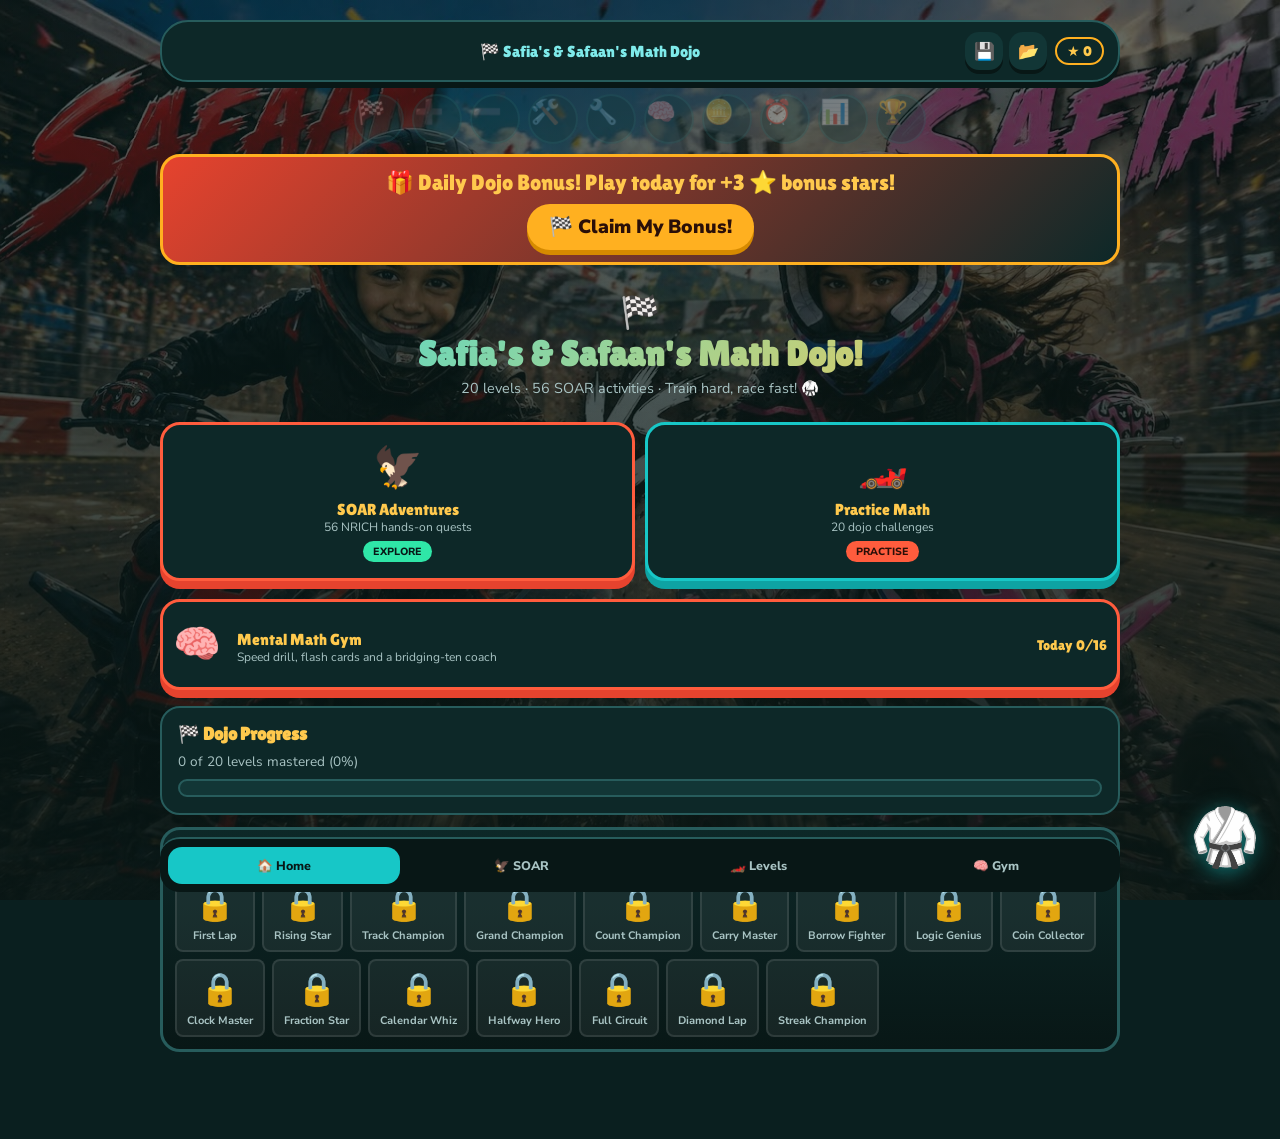
==== commit 61aa6d65: "Add Mental Math Gym: speed drill, flash cards, strategy coach, daily sheets Adds a new practice mode" ====
--- a/index.html
+++ b/index.html
@@ -77,6 +77,14 @@
         <div class="soar-badge purple">PRACTISE</div>
       </div>
     </div>
+    <div class="menu-card menu-card--accent" style="display:flex;align-items:center;gap:16px;text-align:left;margin-bottom:14px;cursor:pointer;" onclick="showGym()">
+      <div class="mc-icon" style="font-size:2.4rem;">🧠</div>
+      <div style="flex:1;">
+        <div class="mc-name">Mental Math Gym</div>
+        <div class="mc-desc">Speed drill, flash cards and a bridging-ten coach</div>
+      </div>
+      <div id="gymHomeStat" style="font-family:var(--font-display);color:var(--amber-400);font-size:.9rem;text-align:right;white-space:nowrap;">Today 0/16</div>
+    </div>
     <div class="progress-chart">
       <h3 style="color:var(--amber-400);margin-bottom:8px;font-family:var(--font-display);font-size:1.1rem;">🏁 Dojo Progress</h3>
       <div id="progressStats" style="color:var(--text-secondary);font-size:.85rem;"></div>
@@ -151,16 +159,58 @@
     </div>
   </div>
 
+  <!-- MENTAL MATH GYM HUB -->
+  <div id="gymScreen" class="screen">
+    <div id="gymContent"></div>
+  </div>
+
+  <!-- SPEED DRILL -->
+  <div id="drillScreen" class="screen">
+    <div id="drillContent"></div>
+  </div>
+
+  <!-- FLASH CARDS -->
+  <div id="flashScreen" class="screen">
+    <div id="flashContent"></div>
+  </div>
+
+  <!-- LEARN A TRICK (strategy coach) -->
+  <div id="trainerScreen" class="screen">
+    <div id="trainerContent"></div>
+  </div>
+
+  <!-- TODAY'S SHEET -->
+  <div id="dailyScreen" class="screen">
+    <div id="dailyContent"></div>
+  </div>
+
+  <!-- CARRY & BORROW -->
+  <div id="columnScreen" class="screen">
+    <div id="columnContent"></div>
+  </div>
+
+  <!-- SPEED DRILL RESULT -->
+  <div id="gymResultScreen" class="screen">
+    <div id="gymResultContent"></div>
+  </div>
+
+  <!-- SHEET RESULT (daily / column) -->
+  <div id="sheetResultScreen" class="screen">
+    <div id="sheetResultContent"></div>
+  </div>
+
   <!-- QUICK NAV (sticky bottom) -->
   <div class="quicknav" id="quickNav">
     <button class="quicknav__tab" data-tab="home" onclick="showHome()">🏠 Home</button>
     <button class="quicknav__tab" data-tab="soar" onclick="showSoarMenu()">🦅 SOAR</button>
     <button class="quicknav__tab" data-tab="levels" onclick="showPracticeMenu()">🏎️ Levels</button>
+    <button class="quicknav__tab" data-tab="gym" onclick="showGym()">🧠 Gym</button>
   </div>
 
 </div><!-- end wrap -->
 
 <script src="mathdata.js"></script>
+<script src="mentalmath.js"></script>
 <script src="script.js"></script>
 </body>
 </html>
--- a/style.css
+++ b/style.css
@@ -49,6 +49,7 @@
   --shadow-accent: var(--coral-600);
   --shadow-neutral: var(--teal-950);
   --shadow-reward: var(--amber-600);
+  --shadow-success: var(--mint-500);
 
   /* spacing / radius / shadow / easing scale */
   --space-1:4px; --space-2:8px; --space-3:12px; --space-4:16px; --space-5:20px; --space-6:24px; --space-8:32px; --space-10:40px; --space-14:56px; --space-18:72px;
@@ -89,12 +90,16 @@
   overflow-x: hidden;
 }
 
-/* ── SPARKLE BACKGROUND ── */
+/* ── BACKGROUND — race photo + dark scrim + sparkle highlights, one fixed layer ── */
 body::before {
   content: '';
   position: fixed; inset: 0;
-  background: radial-gradient(ellipse at 20% 20%, rgba(23,199,199,.08) 0%, transparent 60%),
-              radial-gradient(ellipse at 80% 80%, rgba(255,176,32,.06) 0%, transparent 60%);
+  background: linear-gradient(180deg, rgba(8,23,22,.62), rgba(8,23,22,.88)),
+              radial-gradient(ellipse at 20% 20%, rgba(23,199,199,.08) 0%, transparent 60%),
+              radial-gradient(ellipse at 80% 80%, rgba(255,176,32,.06) 0%, transparent 60%),
+              url('race-bg.jpg');
+  background-size: cover, auto, auto, cover;
+  background-position: center, center, center, center;
   pointer-events: none; z-index: 0;
 }
 
@@ -415,6 +420,86 @@
 }
 .coin-total { text-align:center; font-family:var(--font-display); font-size:1.4rem; color:var(--amber-400); margin-top:8px; }
 
+/* ── MENTAL MATH GYM ── */
+.gym-tile-grid { display:grid; grid-template-columns:1fr 1fr; gap:10px; }
+.gym-tile {
+  display:flex; align-items:center; gap:14px; text-align:left;
+  background:var(--surface-1); border-radius:var(--radius-lg); padding:14px;
+  cursor:pointer; font-family:var(--font-body); color:var(--text-primary);
+  border:3px solid var(--border-strong); box-shadow:0 6px 0 var(--shadow-neutral);
+  transition:transform .08s var(--ease-out), box-shadow .08s var(--ease-out);
+}
+.gym-tile:active { transform:translateY(4px); box-shadow:0 2px 0 var(--shadow-neutral); }
+.gym-tile--full { grid-column:1/-1; }
+.gym-tile__icon { font-size:2rem; }
+.gym-tile__body { flex:1; min-width:0; }
+.gym-tile__name { display:block; font-family:var(--font-display); font-size:1.05rem; }
+.gym-tile__line { display:block; color:var(--text-secondary); font-size:.8rem; line-height:1.4; margin-top:2px; }
+.gym-tile__stat { font-family:var(--font-display); font-size:.9rem; text-align:right; min-width:52px; white-space:nowrap; }
+
+.gym-tile--success { border-color:var(--color-success); box-shadow:0 6px 0 var(--shadow-success); }
+.gym-tile--success:active { box-shadow:0 2px 0 var(--shadow-success); }
+.gym-tile--success .gym-tile__name, .gym-tile--success .gym-tile__stat { color:var(--color-success); }
+.gym-tile--amber { border-color:var(--amber-400); box-shadow:0 6px 0 var(--shadow-reward); }
+.gym-tile--amber:active { box-shadow:0 2px 0 var(--shadow-reward); }
+.gym-tile--amber .gym-tile__name, .gym-tile--amber .gym-tile__stat { color:var(--amber-400); }
+.gym-tile--cyan1 { border-color:var(--cyan-300); box-shadow:0 6px 0 var(--shadow-primary); }
+.gym-tile--cyan1:active { box-shadow:0 2px 0 var(--shadow-primary); }
+.gym-tile--cyan1 .gym-tile__name, .gym-tile--cyan1 .gym-tile__stat { color:var(--cyan-300); }
+.gym-tile--coral { border-color:var(--coral-400); box-shadow:0 6px 0 var(--shadow-accent); }
+.gym-tile--coral:active { box-shadow:0 2px 0 var(--shadow-accent); }
+.gym-tile--coral .gym-tile__name, .gym-tile--coral .gym-tile__stat { color:var(--coral-400); }
+.gym-tile--cyan2 { border-color:var(--cyan-200); box-shadow:0 6px 0 var(--teal-700); }
+.gym-tile--cyan2:active { box-shadow:0 2px 0 var(--teal-700); }
+.gym-tile--cyan2 .gym-tile__name, .gym-tile--cyan2 .gym-tile__stat { color:var(--cyan-200); }
+
+/* fact-set picker chips */
+.chip-row { display:flex; flex-wrap:wrap; gap:8px; }
+.chip {
+  display:inline-flex; align-items:center; gap:6px;
+  background:var(--surface-2); border:2px solid var(--border-strong); color:var(--text-secondary);
+  border-radius:var(--radius-pill); padding:8px 14px; font-family:var(--font-body); font-weight:900;
+  font-size:.8rem; cursor:pointer; box-shadow:0 3px 0 var(--shadow-neutral);
+  transition:transform .08s var(--ease-out), box-shadow .08s var(--ease-out), background-color .15s, color .15s, border-color .15s;
+}
+.chip:active { transform:translateY(2px); box-shadow:0 1px 0 var(--shadow-neutral); }
+.chip--active { background:var(--color-primary); border-color:var(--cyan-400); color:var(--text-on-primary); }
+
+/* keypad */
+.keypad-display { height:60px; display:flex; align-items:center; justify-content:center; background:var(--surface-2); border:2px solid var(--border-strong); border-radius:var(--radius-pill); font-family:var(--font-display); font-size:2rem; color:var(--amber-400); margin-bottom:10px; }
+.keypad { display:grid; grid-template-columns:repeat(3,1fr); gap:8px; }
+.keypad .btn { min-height:52px; flex:none; }
+
+/* streak dots + progress bar reused verbatim from quiz (.streak-row/.streak-dot, .progress-bar) */
+.progress-bar__fill--ghost { background:var(--text-muted); }
+.ghost-label-row { display:flex; justify-content:space-between; font-size:.68rem; font-weight:800; margin-top:3px; }
+
+/* flash cards */
+.flashcard { background:var(--surface-1); border:4px solid var(--amber-500); border-radius:var(--radius-xl); padding:36px 20px; min-height:220px; display:flex; flex-direction:column; align-items:center; justify-content:center; cursor:pointer; box-shadow:var(--shadow-card); text-align:center; }
+.flashcard__front { font-family:var(--font-display); font-size:2.6rem; color:var(--text-primary); line-height:1.1; }
+.flashcard__prompt { margin-top:18px; color:var(--text-muted); font-size:.9rem; font-weight:800; }
+.flashcard__answer { font-family:var(--font-display); font-size:2.3rem; color:var(--color-success); margin-top:12px; }
+.flashcard__strategy { margin-top:10px; background:var(--surface-2); border:2px solid var(--border-strong); border-radius:var(--radius-md); padding:10px 14px; width:100%; }
+.flashcard__strategy-name { font-family:var(--font-display); color:var(--cyan-300); font-size:.9rem; }
+.flashcard__strategy-line { color:var(--text-secondary); font-size:.85rem; margin-top:2px; }
+
+/* carry & borrow column-arithmetic drawing */
+.column-math { display:grid; grid-template-columns:44px 56px 56px; justify-content:center; font-family:var(--font-display); color:var(--text-primary); margin:14px 0; }
+.column-math__above { height:26px; display:flex; align-items:flex-end; justify-content:center; font-size:1.1rem; }
+.column-math__digit { height:52px; display:flex; align-items:center; justify-content:center; font-size:2.3rem; }
+.column-math__digit.strike { text-decoration:line-through; text-decoration-color:var(--color-error); text-decoration-thickness:3px; }
+.column-math__op { color:var(--coral-400); }
+.column-math__result { color:var(--cyan-300); }
+.column-math__rule { grid-column:1/-1; border-top:4px solid var(--text-primary); margin:4px 0 6px; }
+
+/* trainer (strategy coach) step rows */
+.trainer-step { display:flex; align-items:center; gap:10px; background:transparent; border:2px solid var(--border-subtle); border-radius:var(--radius-md); padding:12px 14px; margin-bottom:8px; }
+.trainer-step.is-done { background:rgba(47,230,167,.10); border-color:var(--color-success); }
+.trainer-step.is-current { background:var(--surface-2); border-color:var(--color-accent); }
+.trainer-step__text { flex:1; font-size:.95rem; color:var(--text-primary); font-weight:700; }
+.trainer-step__slot { min-width:56px; height:44px; display:flex; align-items:center; justify-content:center; background:var(--bg-app-deep); border:2px solid var(--border-strong); border-radius:var(--radius-sm); font-family:var(--font-display); font-size:1.4rem; color:var(--amber-400); }
+.trainer-step.is-done .trainer-step__slot { border-color:var(--color-success); }
+
 /* ── RESPONSIVE ── */
 @media (min-width:600px) {
   .wrap { max-width:700px; }
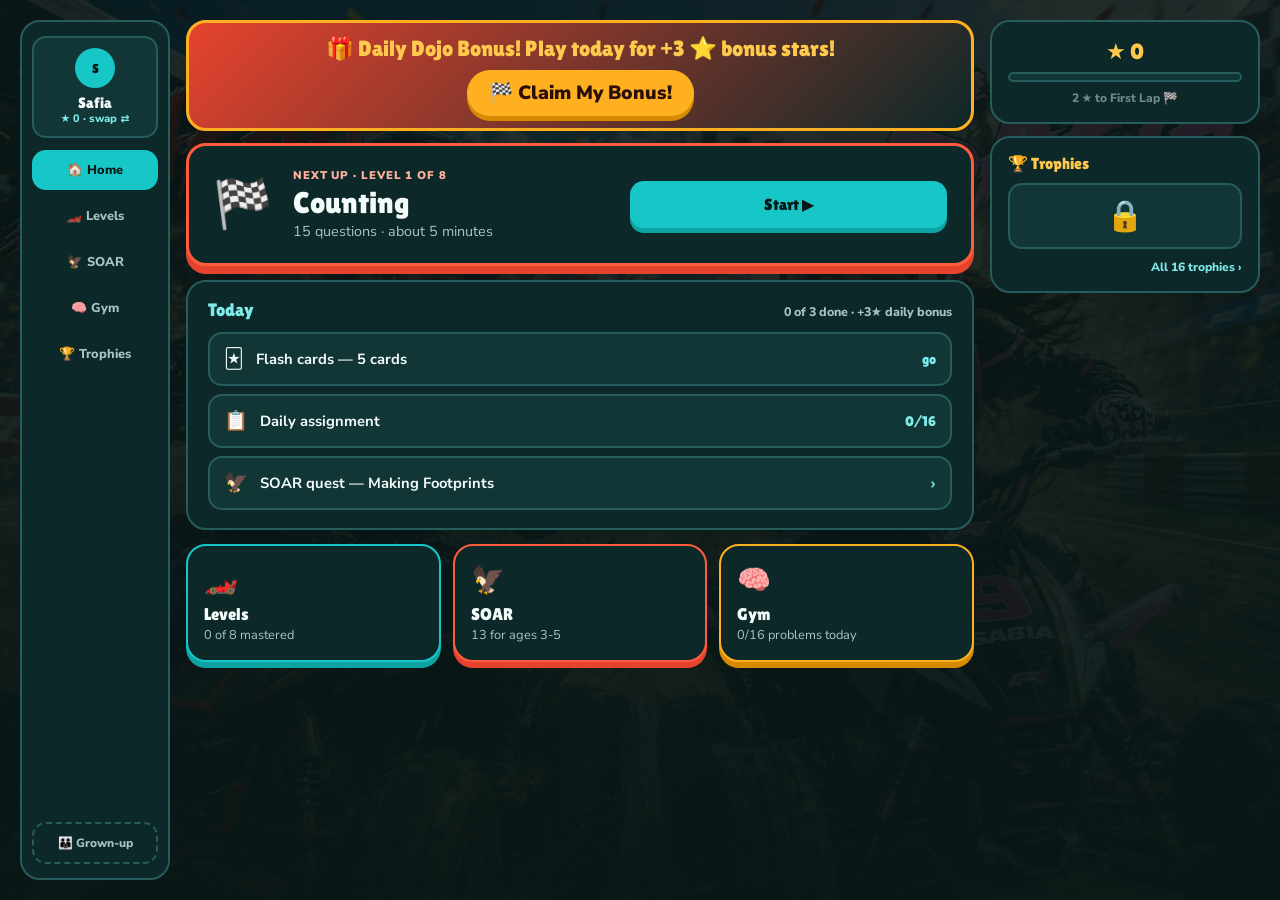
==== commit 810cac59: "Redesign Math Dojo: rail shell, two racer profiles, stepped hints, keyboard play Adds a persistent l" ====
--- a/index.html
+++ b/index.html
@@ -10,9 +10,9 @@
 
 <!-- GAMIFICATION OVERLAYS -->
 <canvas id="confettiCanvas"></canvas>
-<div id="mascot" title="Click me!">🥋</div>
 <div id="streakBadge">🔥 3 in a row!</div>
 <div id="popText">WOW!</div>
+<input type="file" id="loadFile" accept=".json" style="display:none" onchange="handleLoadFile(event)">
 
 <div id="milestoneOverlay">
   <div class="milestone-card">
@@ -23,191 +23,201 @@
   </div>
 </div>
 
-<div class="wrap">
-
-  <!-- PERSISTENT TOP BAR -->
-  <div class="topbar" id="topBar">
-    <button class="icon-btn icon-btn--ghost topbar__back" id="topBarBack" onclick="handleBack()">←</button>
-    <div class="topbar__title" id="topBarTitle">🏁 Safia's & Safaan's Math Dojo</div>
-    <div class="topbar__actions">
-      <button class="icon-btn" onclick="saveProgress()" title="Save">💾</button>
-      <button class="icon-btn" onclick="loadProgress()" title="Load">📂</button>
-      <input type="file" id="loadFile" accept=".json" style="display:none" onchange="handleLoadFile(event)">
-    </div>
-    <div class="topbar__stars" id="topBarStars">★ 0</div>
-  </div>
-
-  <!-- ACHIEVEMENT BADGES -->
-  <div class="badges-container">
-    <div class="badge badge-tooltip" id="badgeCounting">🏁<span class="tooltip-text">Counting Racer!</span></div>
-    <div class="badge badge-tooltip" id="badgeAddition">➕<span class="tooltip-text">Addition Champion!</span></div>
-    <div class="badge badge-tooltip" id="badgeSubtraction">➖<span class="tooltip-text">Subtraction Star!</span></div>
-    <div class="badge badge-tooltip" id="badgeBorrow">🛠️<span class="tooltip-text">Borrowing Fighter!</span></div>
-    <div class="badge badge-tooltip" id="badgeCarry">🔧<span class="tooltip-text">Carrying Master!</span></div>
-    <div class="badge badge-tooltip" id="badgeLogic">🧠<span class="tooltip-text">Logic Master!</span></div>
-    <div class="badge badge-tooltip" id="badgeMoneyFractions">🪙<span class="tooltip-text">Money &amp; Fractions Star!</span></div>
-    <div class="badge badge-tooltip" id="badgeTimeCalendar">⏰<span class="tooltip-text">Time &amp; Calendar Champ!</span></div>
-    <div class="badge badge-tooltip" id="badgeDataShapes">📊<span class="tooltip-text">Data &amp; Shapes Explorer!</span></div>
-    <div class="badge badge-tooltip" id="badgeWordWizard">🏆<span class="tooltip-text">Word Problem Wizard!</span></div>
-  </div>
-
-  <!-- HOME -->
-  <div id="homeScreen" class="screen active">
-    <div id="dailyBonusWrap"></div>
-    <div class="home-hero">
-      <span class="crown-decoration">🏁</span>
-      <h1>Safia's &amp; Safaan's Math Dojo!</h1>
-      <p>20 levels · 56 SOAR activities · Train hard, race fast! 🥋</p>
-    </div>
+<div class="shell" id="shell">
+
+  <!-- RAIL (>=900px only — see style.css responsive block) -->
+  <nav class="rail" id="rail">
+    <div class="rail__racer" id="railRacerChip" onclick="swapRacer()"></div>
+    <div class="rail__nav" id="railNav">
+      <button class="nav-item rail__nav-item" data-tab="home" onclick="showHome()">🏠 Home</button>
+      <button class="nav-item rail__nav-item" data-tab="levels" onclick="showPracticeMenu()">🏎️ Levels</button>
+      <button class="nav-item rail__nav-item" data-tab="soar" onclick="showSoarMenu()">🦅 SOAR</button>
+      <button class="nav-item rail__nav-item" data-tab="gym" onclick="showGym()">🧠 Gym</button>
+      <button class="nav-item rail__nav-item" data-tab="trophies" onclick="showTrophies()">🏆 Trophies</button>
+    </div>
+    <div class="rail__spacer"></div>
+    <div class="rail__grownup" onclick="showGrownup()">👪 Grown-up</div>
+  </nav>
+
+  <div class="main" id="main">
+
+    <!-- NARROW TOP STRIP (<900px only) -->
+    <div class="topstrip" id="topStrip">
+      <button class="icon-btn icon-btn--ghost topstrip__back" id="topStripBack" onclick="handleBack()">←</button>
+      <div class="topstrip__racer" id="topStripRacer" onclick="swapRacer()"></div>
+      <div class="topstrip__stars" id="topStripStars">★ 0</div>
+    </div>
+
+    <!-- HOME -->
+    <div id="homeScreen" class="screen active">
+      <div id="dailyBonusWrap"></div>
+      <div class="next-up-card">
+        <div class="next-up-card__icon" id="nextUpIcon">🏁</div>
+        <div class="next-up-card__body">
+          <div class="next-up-card__eyebrow" id="nextUpEyebrow">NEXT UP · LEVEL 1 OF 8</div>
+          <div class="next-up-card__name" id="nextUpName">Counting</div>
+          <div class="next-up-card__meta">15 questions · about 5 minutes</div>
+        </div>
+        <button class="btn btn--primary btn--lg" id="nextUpStart" onclick="startNextLevel()">Start ▶</button>
+      </div>
+
+      <div class="today-card">
+        <div class="today-card__header">
+          <div class="today-card__title">Today</div>
+          <div class="today-card__note" id="todayNote">0 of 3 done · +3★ daily bonus</div>
+        </div>
+        <div class="today-card__rows" id="todayRows"></div>
+      </div>
+
+      <div class="dest-tiles" id="destTiles"></div>
+    </div>
+
+    <!-- PRACTICE MENU (Levels) -->
+    <div id="practiceMenuScreen" class="screen">
+      <div class="screen-heading">
+        <div class="screen-heading__title" id="levelsHeadingTitle" style="color:var(--cyan-300);">🏎️ Levels</div>
+        <div class="screen-heading__sub" id="levelsHeadingSub"></div>
+      </div>
+      <div class="levels-grid" id="levelsGrid"></div>
+      <div class="lane-footnote" id="laneFootnote"></div>
+    </div>
+
+    <!-- SOAR MENU -->
+    <div id="soarMenuScreen" class="screen">
+      <div class="screen-heading">
+        <div class="screen-heading__title" style="color:var(--cyan-300);">🦅 SOAR quests</div>
+        <div class="screen-heading__sub" id="soarHeadingSub"></div>
+      </div>
+      <div class="soar-levels-grid" id="soarLevelsGrid"></div>
+    </div>
+
+    <!-- SOAR ACTIVITY -->
+    <div id="soarActivityScreen" class="screen">
+      <div class="inline-back-row"><button class="icon-btn icon-btn--ghost" onclick="handleBack()">←</button></div>
+      <div id="soarActivityContent"></div>
+    </div>
+
+    <!-- QUIZ -->
+    <div id="quizScreen" class="screen">
+      <div class="quiz-head-slim">
+        <button class="quiz-back" onclick="handleBack()">←</button>
+        <div class="quiz-head-slim__meta" id="quizHeadMeta">Level · Q1 of 15</div>
+        <div class="quiz-head-slim__stars" id="quizHeadStars">★ 0</div>
+      </div>
+      <div class="progress-bar progress-bar--thin" style="margin-top:8px;"><div class="progress-bar__fill" id="quizProgressBar"></div></div>
+      <div id="quizVideoArea" style="text-align:center;margin:8px 0;"></div>
+      <div class="content-card content-card--quiz" id="questionCard"></div>
+      <div class="feedback" id="feedback"></div>
+      <div class="btn-row">
+        <button class="btn btn--reward" id="hintButton" onclick="showHint()">💡 Hint</button>
+        <a class="btn btn--ghost" id="watchButton" target="_blank" rel="noopener" style="display:none;">▶ Watch</a>
+        <button class="btn btn--primary" id="checkButton" onclick="checkAnswer()">✅ Check <span class="kbd-hint">(Enter)</span></button>
+        <button class="btn btn--accent btn--next" id="nextButton" onclick="nextQuestion()">▶ Next <span class="kbd-hint">(Enter)</span></button>
+      </div>
+      <div id="quizStatRow" class="quiz-stat-row" style="display:none;"></div>
+    </div>
+
+    <!-- RESULT -->
+    <div id="resultScreen" class="screen">
+      <div class="result-card">
+        <div class="result-emoji" id="resultEmoji">🏆</div>
+        <div class="result-title" id="resultTitle">Great job!</div>
+        <div class="result-stars" id="resultStars">⭐⭐⭐</div>
+        <div class="result-message" id="resultMessage"></div>
+        <div class="result-practise" id="resultPractise"></div>
+        <div class="btn-row" style="margin-top:16px;">
+          <button class="btn btn--ghost" id="retryButton">🔁 Retry</button>
+          <button class="btn btn--primary" onclick="goHome()">🏁 Levels</button>
+          <button class="btn btn--accent" id="nextLevelButton" style="display:none">➡️ Next level</button>
+        </div>
+      </div>
+    </div>
+
+    <!-- MENTAL MATH GYM HUB -->
+    <div id="gymScreen" class="screen">
+      <div id="gymContent"></div>
+    </div>
+
+    <!-- TROPHIES -->
+    <div id="trophiesScreen" class="screen">
+      <div class="screen-heading">
+        <div class="screen-heading__title" id="trophiesHeadingTitle" style="color:var(--amber-400);">🏆 Trophy case</div>
+        <div class="screen-heading__sub" id="trophiesHeadingSub"></div>
+      </div>
+      <div class="trophies-grid" id="trophiesGrid"></div>
+      <div class="badges-heading">Badges</div>
+      <div class="trophies-grid badges-grid" id="badgesGrid"></div>
+    </div>
+
+    <!-- GROWN-UP SUMMARY -->
+    <div id="grownupScreen" class="screen">
+      <div class="inline-back-row"><button class="icon-btn icon-btn--ghost" onclick="handleBack()">←</button></div>
+      <div class="screen-heading">
+        <div class="screen-heading__title" style="color:var(--cyan-300);">👪 Grown-up summary</div>
+        <div class="screen-heading__sub">The only screen where both racers appear together.</div>
+      </div>
+      <div class="grownup-lanes" id="grownupLanes"></div>
+      <div class="grownup-footer">
+        <div class="grownup-footer__text">Save a backup of both racers' progress, or load one back in.</div>
+        <div class="btn-row">
+          <button class="btn btn--ghost" onclick="saveProgress()">💾 Save</button>
+          <button class="btn btn--ghost" onclick="loadProgress()">📂 Load</button>
+        </div>
+      </div>
+    </div>
+
+    <!-- TENS & ONES (dormant — player, result, and grown-up summary all render into this one screen) -->
+    <div id="tensScreen" class="screen">
+      <div id="tensContent"></div>
+    </div>
+
+    <!-- SPEED DRILL (dormant) -->
+    <div id="drillScreen" class="screen">
+      <div id="drillContent"></div>
+    </div>
+
+    <!-- TODAY'S SHEET (dormant) -->
+    <div id="dailyScreen" class="screen">
+      <div id="dailyContent"></div>
+    </div>
+
+    <!-- CARRY & BORROW (dormant) -->
+    <div id="columnScreen" class="screen">
+      <div id="columnContent"></div>
+    </div>
+
+    <!-- SPEED DRILL RESULT (dormant) -->
+    <div id="gymResultScreen" class="screen">
+      <div id="gymResultContent"></div>
+    </div>
+
+    <!-- SHEET RESULT (dormant — daily / column) -->
+    <div id="sheetResultScreen" class="screen">
+      <div id="sheetResultContent"></div>
+    </div>
+
+    <!-- QUICK NAV (<900px only, sticky bottom) -->
+    <div class="quicknav" id="quickNav">
+      <button class="nav-item quicknav__tab" data-tab="home" onclick="showHome()">🏠</button>
+      <button class="nav-item quicknav__tab" data-tab="levels" onclick="showPracticeMenu()">🏎️</button>
+      <button class="nav-item quicknav__tab" data-tab="soar" onclick="showSoarMenu()">🦅</button>
+      <button class="nav-item quicknav__tab" data-tab="gym" onclick="showGym()">🧠</button>
+      <button class="nav-item quicknav__tab" data-tab="trophies" onclick="showTrophies()">🏆</button>
+    </div>
+
+  </div><!-- end .main -->
+
+  <!-- STATUS COLUMN (>=900px only — home/levels/trophies) -->
+  <aside class="status-col" id="statusCol">
+    <div class="status-card" id="statusStarsCard"></div>
     <div id="patternSummary" class="pattern-section" style="display:none;">
       <div class="pattern-title">🎯 Practice These:</div>
       <div id="patternTags"></div>
     </div>
-    <div class="menu-grid">
-      <div class="menu-card menu-card--accent" onclick="showSoarMenu()">
-        <div class="mc-icon">🦅</div>
-        <div class="mc-name">SOAR Adventures</div>
-        <div class="mc-desc">56 NRICH hands-on quests</div>
-        <div class="soar-badge green">EXPLORE</div>
-      </div>
-      <div class="menu-card" onclick="showPracticeMenu()">
-        <div class="mc-icon">🏎️</div>
-        <div class="mc-name">Practice Math</div>
-        <div class="mc-desc">20 dojo challenges</div>
-        <div class="soar-badge purple">PRACTISE</div>
-      </div>
-    </div>
-    <div class="menu-card menu-card--accent" style="display:flex;align-items:center;gap:16px;text-align:left;margin-bottom:14px;cursor:pointer;" onclick="showGym()">
-      <div class="mc-icon" style="font-size:2.4rem;">🧠</div>
-      <div style="flex:1;">
-        <div class="mc-name">Mental Math Gym</div>
-        <div class="mc-desc">Speed drill, flash cards and a bridging-ten coach</div>
-      </div>
-      <div id="gymHomeStat" style="font-family:var(--font-display);color:var(--amber-400);font-size:.9rem;text-align:right;white-space:nowrap;">Today 0/16</div>
-    </div>
-    <div class="progress-chart">
-      <h3 style="color:var(--amber-400);margin-bottom:8px;font-family:var(--font-display);font-size:1.1rem;">🏁 Dojo Progress</h3>
-      <div id="progressStats" style="color:var(--text-secondary);font-size:.85rem;"></div>
-      <div class="progress-bar" style="margin-top:8px;">
-        <div class="progress-bar__fill" id="progressBarFill"></div>
-      </div>
-    </div>
-    <div class="trophy-shelf">
-      <div class="trophy-shelf-title">🏆 Trophy Case</div>
-      <div class="trophy-row" id="trophyRow"></div>
-    </div>
-  </div>
-
-  <!-- PRACTICE MENU (Levels) -->
-  <div id="practiceMenuScreen" class="screen">
-    <div style="text-align:center;padding:10px 0 5px;">
-      <div style="font-family:var(--font-display);font-size:1.4rem;color:var(--cyan-300);">🏎️ Practice Math Problems</div>
-      <div style="color:var(--text-secondary);font-size:.85rem;margin-top:4px;">Choose a level!</div>
-    </div>
-    <div class="levels-grid" id="levelsGrid"></div>
-  </div>
-
-  <!-- SOAR MENU -->
-  <div id="soarMenuScreen" class="screen">
-    <div class="soar-levels-grid" id="soarLevelsGrid"></div>
-  </div>
-
-  <!-- SOAR ACTIVITY -->
-  <div id="soarActivityScreen" class="screen">
-    <div id="soarActivityContent"></div>
-  </div>
-
-  <!-- QUIZ -->
-  <div id="quizScreen" class="screen">
-    <div class="quiz-head">
-      <div class="quiz-meta">
-        <span id="quizLevelLabel">Level</span>
-        <span id="quizQCounter">Q1/15</span>
-      </div>
-      <div class="quiz-score-row">
-        <div class="qs-item"><div>✅</div><div class="qs-val" id="scoreCorrect">0</div></div>
-        <div class="qs-item"><div>🥊</div><div class="qs-val" id="scoreWrong">0</div></div>
-        <div class="qs-item"><div>%</div><div class="qs-val" id="scorePercent">—</div></div>
-      </div>
-      <div class="streak-row" id="streakDots"></div>
-      <div class="progress-bar progress-bar--thin" style="margin-top:8px;"><div class="progress-bar__fill" id="quizProgressBar"></div></div>
-    </div>
-    <div id="quizVideoArea" style="text-align:center;margin-bottom:8px;"></div>
-    <div class="content-card content-card--quiz" id="questionCard"></div>
-    <div class="feedback" id="feedback"></div>
-    <div class="btn-row">
-      <button class="btn btn--ghost"  onclick="goHome()">← Levels</button>
-      <button class="btn btn--reward" id="hintButton" onclick="showHint()">💡 Hint</button>
-      <button class="btn btn--primary" id="checkButton" onclick="checkAnswer()">✅ Check</button>
-      <button class="btn btn--accent btn--next" id="nextButton" onclick="nextQuestion()">▶ Next</button>
-    </div>
-  </div>
-
-  <!-- RESULT -->
-  <div id="resultScreen" class="screen">
-    <div class="result-card">
-      <div class="result-emoji" id="resultEmoji">🏆</div>
-      <div class="result-title" id="resultTitle">Great job!</div>
-      <div class="result-stars" id="resultStars">⭐⭐⭐</div>
-      <div class="result-message" id="resultMessage"></div>
-      <div id="mistakePatternsDetail" class="pattern-section" style="margin-top:12px;"></div>
-      <div class="btn-row" style="margin-top:16px;">
-        <button class="btn btn--ghost" id="retryButton">🔁 Retry</button>
-        <button class="btn btn--primary" onclick="goHome()">🏁 Levels</button>
-        <button class="btn btn--accent" id="nextLevelButton" style="display:none">➡️ Next</button>
-      </div>
-    </div>
-  </div>
-
-  <!-- MENTAL MATH GYM HUB -->
-  <div id="gymScreen" class="screen">
-    <div id="gymContent"></div>
-  </div>
-
-  <!-- SPEED DRILL -->
-  <div id="drillScreen" class="screen">
-    <div id="drillContent"></div>
-  </div>
-
-  <!-- FLASH CARDS -->
-  <div id="flashScreen" class="screen">
-    <div id="flashContent"></div>
-  </div>
-
-  <!-- LEARN A TRICK (strategy coach) -->
-  <div id="trainerScreen" class="screen">
-    <div id="trainerContent"></div>
-  </div>
-
-  <!-- TODAY'S SHEET -->
-  <div id="dailyScreen" class="screen">
-    <div id="dailyContent"></div>
-  </div>
-
-  <!-- CARRY & BORROW -->
-  <div id="columnScreen" class="screen">
-    <div id="columnContent"></div>
-  </div>
-
-  <!-- SPEED DRILL RESULT -->
-  <div id="gymResultScreen" class="screen">
-    <div id="gymResultContent"></div>
-  </div>
-
-  <!-- SHEET RESULT (daily / column) -->
-  <div id="sheetResultScreen" class="screen">
-    <div id="sheetResultContent"></div>
-  </div>
-
-  <!-- QUICK NAV (sticky bottom) -->
-  <div class="quicknav" id="quickNav">
-    <button class="quicknav__tab" data-tab="home" onclick="showHome()">🏠 Home</button>
-    <button class="quicknav__tab" data-tab="soar" onclick="showSoarMenu()">🦅 SOAR</button>
-    <button class="quicknav__tab" data-tab="levels" onclick="showPracticeMenu()">🏎️ Levels</button>
-    <button class="quicknav__tab" data-tab="gym" onclick="showGym()">🧠 Gym</button>
-  </div>
-
-</div><!-- end wrap -->
+    <div class="status-card status-card--clickable" id="statusTrophyCard" onclick="showTrophies()"></div>
+  </aside>
+
+</div><!-- end .shell -->
 
 <script src="mathdata.js"></script>
 <script src="mentalmath.js"></script>
--- a/style.css
+++ b/style.css
@@ -86,40 +86,25 @@
   background: var(--bg-app);
   min-height: 100vh;
   color: var(--text-primary);
-  padding: 10px;
   overflow-x: hidden;
 }
 
 /* ── BACKGROUND — race photo + dark scrim + sparkle highlights, one fixed layer ── */
+/* Darker scrim than the pre-redesign app (.88/.96 vs .62/.88) — at Chromebook
+   rail width much more of the photo shows behind the content, so it needs to
+   recede more to keep text legible. */
 body::before {
   content: '';
   position: fixed; inset: 0;
-  background: linear-gradient(180deg, rgba(8,23,22,.62), rgba(8,23,22,.88)),
-              radial-gradient(ellipse at 20% 20%, rgba(23,199,199,.08) 0%, transparent 60%),
-              radial-gradient(ellipse at 80% 80%, rgba(255,176,32,.06) 0%, transparent 60%),
+  background: linear-gradient(180deg, rgba(8,23,22,.88), rgba(8,23,22,.96)),
               url('race-bg.jpg');
-  background-size: cover, auto, auto, cover;
-  background-position: center, center, center, center;
+  background-size: cover, cover;
+  background-position: center, center;
   pointer-events: none; z-index: 0;
 }
-
-.wrap { max-width: 500px; margin: 0 auto; width: 100%; position: relative; z-index: 1; }
 
 /* ── CONFETTI CANVAS ── */
 #confettiCanvas { position:fixed; inset:0; pointer-events:none; z-index:9999; }
-
-/* ── MASCOT ── */
-#mascot {
-  position: fixed; bottom: clamp(12px,3vh,24px); right: clamp(10px,2vw,20px);
-  font-size: clamp(2.2rem,6vw,3.5rem); z-index: 200; cursor: pointer;
-  filter: drop-shadow(0 4px 10px rgba(23,199,199,.5));
-  animation: mascotFloat 3s ease-in-out infinite; user-select: none;
-}
-@keyframes mascotFloat { 0%,100%{transform:translateY(0) rotate(-3deg);} 50%{transform:translateY(-8px) rotate(3deg);} }
-#mascot.cheer { animation: mascotCheer .5s ease-in-out 3; }
-@keyframes mascotCheer { 0%,100%{transform:scale(1);} 40%{transform:scale(1.4) rotate(-10deg);} 70%{transform:scale(1.4) rotate(10deg);} }
-#mascot.oops  { animation: mascotOops .4s ease-in-out 2; }
-@keyframes mascotOops  { 0%,100%{transform:translateX(0);} 30%{transform:translateX(-8px);} 70%{transform:translateX(8px);} }
 
 /* ── POP TEXT ── */
 #popText {
@@ -176,36 +161,63 @@
 .daily-card {
   background: linear-gradient(135deg,var(--coral-600),var(--surface-1));
   border-radius:var(--radius-lg); padding:var(--space-3) var(--space-4); border:3px solid var(--amber-500);
-  text-align:center; animation:dailyPulse 2s ease-in-out infinite;
-}
-@keyframes dailyPulse { 0%,100%{box-shadow:0 0 12px rgba(255,176,32,.35);} 50%{box-shadow:0 0 28px rgba(255,176,32,.7);} }
+  text-align:center;
+}
 .daily-title { font-family:var(--font-display); font-size:clamp(.9rem,3.5vw,1.4rem); color:var(--amber-400); }
 .daily-claim { background:var(--color-reward); color:var(--text-on-accent); border:none; border-radius:var(--radius-pill); padding:10px 22px; font-size:clamp(.85rem,3vw,1.2rem); font-weight:900; cursor:pointer; margin-top:8px; font-family:var(--font-body); box-shadow:0 5px 0 var(--shadow-reward); transition:transform .08s var(--ease-out), box-shadow .08s var(--ease-out); }
 .daily-claim:active { transform:translateY(3px); box-shadow:0 2px 0 var(--shadow-reward); }
 
-/* ── TROPHY SHELF ── */
-.trophy-shelf { background:linear-gradient(180deg,var(--surface-1),var(--bg-app-deep)); border-radius:var(--radius-lg); padding:var(--space-3); border:3px solid var(--border-strong); margin-top:var(--space-3); }
-.trophy-shelf-title { font-family:var(--font-display); font-size:clamp(.9rem,3vw,1.3rem); color:var(--amber-400); margin-bottom:var(--space-2); }
-.trophy-row  { display:flex; flex-wrap:wrap; gap:7px; }
-.trophy-item { background:rgba(255,255,255,.06); border-radius:var(--radius-sm); padding:7px 10px; text-align:center; border:2px solid rgba(255,255,255,.1); min-width:clamp(52px,12vw,80px); }
-.trophy-item.earned { border-color:var(--amber-500); background:rgba(255,176,32,.12); animation:trophyGlow 2s ease-in-out infinite; }
-@keyframes trophyGlow { 0%,100%{box-shadow:0 0 5px rgba(255,176,32,.3);} 50%{box-shadow:0 0 16px rgba(255,176,32,.7);} }
-.trophy-icon { font-size:clamp(1.2rem,4vw,2rem); display:block; }
-.trophy-name { font-size:clamp(.45rem,1.4vw,.68rem); color:var(--text-secondary); margin-top:2px; font-weight:700; }
-
-/* ── TOPBAR (persistent, all screens) ── */
-.topbar {
-  background:var(--surface-1); border-radius:var(--radius-xl);
-  padding:10px 14px; display:flex; align-items:center;
-  justify-content:space-between; gap:8px;
-  margin-bottom:var(--space-3); border:2px solid var(--border-strong);
-  box-shadow: 0 6px 0 var(--shadow-neutral);
-}
-.topbar__title { font-family:var(--font-display); font-size:1rem; color:var(--cyan-300); flex:1; text-align:center; white-space:nowrap; overflow:hidden; text-overflow:ellipsis; }
-.topbar__actions { display:flex; gap:6px; align-items:center; }
-.topbar__stars { font-family:var(--font-display); font-size:.85rem; color:var(--amber-400); border:2px solid var(--amber-500); border-radius:var(--radius-pill); padding:4px 10px; white-space:nowrap; }
-.topbar__back { visibility:visible; }
-.topbar__back.is-hidden { visibility:hidden; }
+/* ── TROPHIES screen — trophy grid + badges grid below, same tile
+   treatment, no idle glow (that was an ambient loop, dropped) ── */
+.trophies-grid { display:grid; grid-template-columns:repeat(2,minmax(0,1fr)); gap:12px; margin-top:12px; }
+.badges-heading { font-family:var(--font-display); color:var(--text-secondary); font-size:.95rem; margin-top:20px; margin-bottom:4px; }
+.trophy-tile { background:var(--surface-2); border-radius:var(--radius-md); padding:10px 8px; text-align:center; border:2px solid var(--border-strong); }
+.trophy-tile--earned { border-color:var(--amber-500); background:rgba(255,176,32,.12); }
+.trophy-tile__icon { font-size:1.9rem; display:block; }
+.trophy-tile__name { font-size:.75rem; color:var(--text-secondary); margin-top:4px; font-weight:800; }
+
+/* ── SHELL — persistent left rail (>=900px) / top strip + bottom tabs (<900px).
+   Single breakpoint, pure CSS (no JS width tracking — see the @media block
+   at the end of this file). ── */
+.shell { display:block; padding:12px; max-width:560px; margin:0 auto; position:relative; z-index:1; min-height:100vh; }
+.main { min-width:0; }
+.rail { display:none; }
+.status-col { display:none; }
+.status-card { background:var(--surface-1); border:2px solid var(--border-strong); border-radius:var(--radius-lg); padding:16px; }
+.status-card--clickable { cursor:pointer; transition:transform .15s; }
+.status-card--clickable:hover { transform:translateY(-2px); }
+.status-card__stars { font-family:var(--font-display); font-size:1.4rem; color:var(--amber-400); text-align:center; }
+.status-card__note { font-size:.75rem; font-weight:800; color:var(--text-muted); margin-top:8px; text-align:center; }
+.status-card__title { font-family:var(--font-display); font-size:1rem; color:var(--amber-400); margin-bottom:10px; }
+.status-card__trophy-row { display:flex; gap:8px; }
+.status-card__footer { font-size:.75rem; font-weight:800; color:var(--cyan-300); margin-top:10px; text-align:right; }
+
+.racer-avatar { border-radius:50%; display:flex; align-items:center; justify-content:center; font-family:var(--font-display); color:var(--text-on-primary); flex-shrink:0; }
+
+/* rail (wide) */
+.rail__racer { background:var(--surface-2); border:2px solid var(--border-strong); border-radius:var(--radius-md); padding:10px 8px; text-align:center; cursor:pointer; transition:border-color .15s; }
+.rail__racer:hover { border-color:var(--color-primary); }
+.rail__racer .racer-avatar { margin:0 auto; }
+.rail__racer-name { font-family:var(--font-display); font-size:.95rem; margin-top:6px; }
+.rail__racer-stat { font-size:.68rem; font-weight:800; color:var(--cyan-300); }
+.rail__nav { display:flex; flex-direction:column; gap:6px; margin-top:6px; }
+.rail__nav-item { text-align:center; }
+.rail__spacer { flex:1; min-height:14px; }
+.rail__grownup { border-radius:var(--radius-md); padding:11px 8px; text-align:center; font-weight:800; font-size:.75rem; cursor:pointer; color:var(--text-secondary); border:2px dashed var(--border-strong); transition:color .15s; }
+.rail__grownup:hover { color:var(--text-primary); }
+
+/* shared nav item look — rail buttons (full label) and quicknav buttons (icon
+   only) both use this, driven by setActiveQuickNavTab()'s .nav-item--active */
+.nav-item { border:none; border-radius:var(--radius-md); padding:11px 8px; font-family:var(--font-body); font-weight:800; font-size:.8rem; cursor:pointer; background:transparent; color:var(--text-secondary); transition:background-color .15s, color .15s; }
+.nav-item--active { background:var(--color-primary); color:var(--text-on-primary); }
+.nav-item:not(.nav-item--active):hover { background:var(--surface-2); }
+
+/* narrow top strip (<900px) */
+.topstrip { display:flex; align-items:center; gap:10px; background:var(--surface-1); border:2px solid var(--border-strong); border-radius:var(--radius-xl); padding:8px 12px; margin-bottom:14px; }
+.topstrip__back.is-hidden { visibility:hidden; }
+.topstrip__racer { display:flex; align-items:center; gap:8px; cursor:pointer; flex:1; min-width:0; }
+.topstrip__racer-name { font-family:var(--font-display); font-size:.95rem; white-space:nowrap; overflow:hidden; text-overflow:ellipsis; }
+.topstrip__stars { font-family:var(--font-display); font-size:.85rem; color:var(--amber-400); border:2px solid var(--amber-500); border-radius:var(--radius-pill); padding:3px 10px; white-space:nowrap; }
 
 /* ── ICON BUTTON ── */
 .icon-btn {
@@ -230,29 +242,50 @@
 .screen { display:none; }
 .screen.active { display:block; }
 
-/* ── HOME HERO ── */
-.home-hero { text-align:center; padding:14px 0 6px; position:relative; }
-.home-hero h1 { font-family:var(--font-display); font-size:1.8rem; background:linear-gradient(135deg,var(--cyan-400),var(--amber-400)); -webkit-background-clip:text; -webkit-text-fill-color:transparent; background-clip:text; }
-.home-hero p  { color:var(--text-secondary); margin-top:4px; font-size:.9rem; }
-.crown-decoration { font-size:2rem; animation:crownBounce 2s ease-in-out infinite; display:block; }
-@keyframes crownBounce { 0%,100%{transform:translateY(0) rotate(-5deg);} 50%{transform:translateY(-6px) rotate(5deg);} }
-
-/* ── ACHIEVEMENT BADGES (circular icons) ── */
-.badges-container { display:flex; gap:8px; justify-content:center; margin:10px 0; flex-wrap:wrap; }
-.badge { width:50px; height:50px; border-radius:50%; background:var(--surface-2); display:flex; align-items:center; justify-content:center; font-size:1.5rem; border:2px solid var(--border-strong); opacity:.3; transition:all .3s; }
-.badge.unlocked { opacity:1; border-color:var(--amber-500); box-shadow:0 0 14px var(--amber-500); animation:badgePop .5s var(--ease-snap); }
-@keyframes badgePop { 0%{transform:scale(.5);} 100%{transform:scale(1);} }
-.badge-tooltip { position:relative; display:inline-block; }
-.badge-tooltip .tooltip-text { visibility:hidden; width:120px; background:var(--surface-2); color:var(--text-primary); text-align:center; padding:5px; border-radius:var(--radius-sm); position:absolute; z-index:1; bottom:125%; left:50%; margin-left:-60px; font-size:.7rem; border:1px solid var(--border-strong); }
-.badge-tooltip:hover .tooltip-text { visibility:visible; }
-
-/* ── PROGRESS BAR (shared: Home progress panel + Quiz header) ── */
+/* ── HOME — next-up card, today card, destination tiles ── */
+.next-up-card { background:var(--surface-1); border:3px solid var(--color-accent); box-shadow:0 8px 0 var(--shadow-accent); border-radius:var(--radius-lg); padding:22px 24px; display:flex; align-items:center; gap:20px; flex-wrap:wrap; }
+.next-up-card__icon { font-size:3rem; line-height:1; }
+.next-up-card__body { flex:1; min-width:180px; }
+.next-up-card__eyebrow { font-size:.7rem; font-weight:900; letter-spacing:.08em; color:var(--coral-300); }
+.next-up-card__name { font-family:var(--font-display); font-size:1.9rem; line-height:1.05; margin-top:4px; }
+.next-up-card__meta { color:var(--text-secondary); font-size:.9rem; margin-top:2px; }
+.btn--lg { padding:16px 32px; font-size:var(--text-md); box-shadow:0 7px 0 var(--shadow-primary); flex:0 0 auto; }
+.btn--lg:active { box-shadow:0 3px 0 var(--shadow-primary); }
+
+.today-card { background:var(--surface-1); border:2px solid var(--border-strong); border-radius:var(--radius-lg); padding:18px 20px; margin-top:14px; }
+.today-card__header { display:flex; justify-content:space-between; align-items:baseline; flex-wrap:wrap; gap:6px; }
+.today-card__title { font-family:var(--font-display); font-size:1.1rem; color:var(--cyan-300); }
+.today-card__note { font-size:.78rem; font-weight:800; color:var(--text-secondary); }
+.today-card__rows { display:flex; flex-direction:column; gap:8px; margin-top:12px; }
+.today-row { display:flex; align-items:center; gap:12px; background:var(--surface-2); border:2px solid var(--border-strong); border-radius:var(--radius-md); padding:12px 14px; cursor:pointer; transition:transform .15s; }
+.today-row:hover { transform:translateY(-2px); }
+.today-row--done { background:rgba(47,230,167,.10); border-color:var(--color-success); }
+.today-row__icon { font-size:1.2rem; }
+.today-row__label { flex:1; font-weight:700; font-size:.92rem; color:var(--text-primary); }
+.today-row--done .today-row__label { color:var(--text-secondary); }
+.today-row__stat { font-family:var(--font-display); font-size:.85rem; color:var(--cyan-300); }
+
+.dest-tiles { display:grid; grid-template-columns:1fr; gap:12px; margin-top:14px; }
+.dest-tile { background:var(--surface-1); border-radius:var(--radius-lg); padding:16px; cursor:pointer; text-align:left; transition:transform .15s; }
+.dest-tile:hover { transform:translateY(-3px); }
+.dest-tile--primary { border:2px solid var(--color-primary); box-shadow:0 6px 0 var(--shadow-primary); }
+.dest-tile--accent  { border:2px solid var(--color-accent); box-shadow:0 6px 0 var(--shadow-accent); }
+.dest-tile--reward  { border:2px solid var(--amber-500); box-shadow:0 6px 0 var(--shadow-reward); }
+.dest-tile__icon { font-size:1.7rem; }
+.dest-tile__name { font-family:var(--font-display); font-size:1.05rem; margin-top:6px; }
+.dest-tile__line { font-size:.8rem; color:var(--text-secondary); margin-top:2px; }
+
+/* ── PROGRESS BAR (shared: Levels heading, Quiz header, Grown-up summary) ── */
 .progress-bar { background:var(--surface-2); border-radius:var(--radius-pill); height:18px; border:2px solid var(--border-strong); overflow:hidden; }
 .progress-bar--thin { height:10px; }
 .progress-bar__fill { height:100%; border-radius:var(--radius-pill); background:linear-gradient(90deg,var(--cyan-500),var(--amber-500)); width:0%; transition:width .6s var(--ease-snap); }
 
-/* ── PROGRESS CHART (Home) ── */
-.progress-chart { background:var(--surface-1); border-radius:var(--radius-lg); padding:var(--space-4); margin-top:var(--space-4); border:2px solid var(--border-strong); }
+/* ── SCREEN HEADING (Levels/SOAR/Trophies) + Levels footnote + inline back ── */
+.screen-heading { text-align:left; padding:10px 0 5px; }
+.screen-heading__title { font-family:var(--font-display); font-size:1.5rem; }
+.screen-heading__sub { color:var(--text-secondary); font-size:.85rem; margin-top:4px; }
+.lane-footnote { background:var(--surface-2); border:2px dashed var(--border-strong); border-radius:var(--radius-md); padding:14px 16px; font-size:.82rem; color:var(--text-secondary); margin-top:14px; }
+.inline-back-row { margin-bottom:10px; }
 
 /* ── PATTERN SECTION ── */
 .pattern-section { background:var(--surface-2); border-radius:var(--radius-md); padding:var(--space-3); margin:var(--space-2) 0; border:2px solid var(--border-strong); }
@@ -260,21 +293,8 @@
 .pattern-tag { display:inline-block; background:var(--surface-1); color:var(--text-primary); padding:4px 10px; border-radius:var(--radius-md); font-size:.8rem; margin:2px; border:1px solid var(--border-strong); }
 .pattern-tag.high { background:rgba(255,59,59,.18); border-color:var(--red-500); }
 
-/* ── MENU ── */
-.menu-grid { display:grid; grid-template-columns:1fr 1fr; gap:10px; margin:18px 0; }
-.menu-card { background:var(--surface-1); border-radius:var(--radius-lg); padding:var(--space-4) 10px; text-align:center; cursor:pointer; border:3px solid var(--color-primary); box-shadow:0 8px 0 var(--shadow-primary); transition:transform .08s var(--ease-out), box-shadow .08s var(--ease-out); }
-.menu-card:active { transform:translateY(6px); box-shadow:0 2px 0 var(--shadow-primary); }
-.menu-card--accent { border-color:var(--color-accent); box-shadow:0 8px 0 var(--shadow-accent); }
-.menu-card--accent:active { box-shadow:0 2px 0 var(--shadow-accent); }
-.mc-icon { font-size:2.5rem; }
-.mc-name { font-family:var(--font-display); font-weight:var(--weight-regular); color:var(--amber-400); margin-top:5px; }
-.mc-desc { font-size:.75rem; color:var(--text-secondary); }
-.soar-badge { border-radius:var(--radius-pill); padding:3px 10px; font-size:.65rem; font-weight:800; display:inline-block; margin-top:6px; }
-.soar-badge.green  { background:var(--color-success); color:var(--text-on-primary); }
-.soar-badge.purple { background:var(--color-accent); color:var(--text-on-accent); }
-
 /* ── LEVELS ── */
-.levels-grid { display:grid; grid-template-columns:repeat(2,1fr); gap:10px; margin-top:15px; }
+.levels-grid { display:grid; grid-template-columns:1fr; gap:10px; margin-top:15px; }
 .level-tile { background:var(--surface-1); border:2px solid var(--border-strong); border-radius:var(--radius-lg); padding:15px 5px; cursor:pointer; text-align:center; box-shadow:0 5px 0 var(--shadow-neutral); transition:border-color .15s, transform .08s var(--ease-out), box-shadow .08s var(--ease-out); }
 .level-tile:active { transform:translateY(3px); box-shadow:0 1px 0 var(--shadow-neutral); }
 .level-tile:not(.level-tile--locked):hover { border-color:var(--color-primary); }
@@ -284,14 +304,13 @@
 .level-stars { color:var(--amber-400); font-size:.8rem; min-height:1.2em; }
 
 /* ── SOAR ── */
-.soar-levels-grid { display:grid; grid-template-columns:repeat(2,1fr); gap:10px; margin-top:15px; }
+.soar-levels-grid { display:grid; grid-template-columns:1fr; gap:10px; margin-top:15px; }
 .soar-level-btn { background:var(--surface-1); border:2px solid var(--color-accent); border-radius:var(--radius-lg); padding:15px 5px; cursor:pointer; text-align:center; box-shadow:0 5px 0 var(--shadow-accent); transition:transform .08s var(--ease-out), box-shadow .08s var(--ease-out); }
 .soar-level-btn:active { transform:translateY(3px); box-shadow:0 1px 0 var(--shadow-accent); }
+.soar-level-btn:hover { border-color:var(--color-primary); }
 .soar-icon  { font-size:2rem; }
 .soar-title { font-weight:var(--weight-regular); color:var(--amber-400); font-size:.9rem; margin:4px 0 2px; font-family:var(--font-display); }
 .soar-desc  { font-size:.7rem; color:var(--text-secondary); }
-.age-group-header { grid-column:1/-1; background:linear-gradient(90deg,var(--surface-2),var(--surface-1)); color:var(--amber-400); font-family:var(--font-display); font-size:1.1rem; padding:10px; border-radius:var(--radius-pill); margin:8px 0 2px; text-align:center; border:2px solid var(--border-strong); }
-
 /* ── CONTENT CARD — shared base for quiz questions & SOAR activities ── */
 .content-card { background:var(--surface-1); border-radius:var(--radius-lg); padding:var(--space-4); border:3px solid var(--border-strong); box-shadow:var(--shadow-card); }
 .content-card--quiz { border-top:5px solid var(--color-primary); margin-bottom:var(--space-3); animation:cardSlide .3s var(--ease-snap); }
@@ -300,9 +319,10 @@
 @keyframes cardSlide { from{opacity:0;transform:scale(.92) translateY(14px);} to{opacity:1;transform:scale(1) translateY(0);} }
 
 .q-type-badge { display:inline-block; background:var(--surface-2); color:var(--text-secondary); border-radius:var(--radius-pill); padding:3px 10px; font-size:.65rem; font-weight:800; margin-bottom:8px; border:1px solid var(--border-strong); }
-.question-text { font-size:1.1rem; font-weight:var(--weight-black); color:var(--text-primary); margin-bottom:15px; text-align:center; line-height:1.55; }
-.answer-input { width:100%; padding:12px; font-size:1.5rem; font-family:var(--font-display); background:var(--surface-2); border:2px solid var(--border-strong); border-radius:var(--radius-pill); color:var(--amber-400); text-align:center; margin:10px 0; outline:none; transition:border-color .2s; }
+.question-text { font-size:2.6rem; font-weight:var(--weight-black); color:var(--text-primary); margin-bottom:15px; text-align:center; line-height:1.2; }
+.answer-input { width:100%; padding:18px; font-size:2rem; font-family:var(--font-display); background:var(--surface-2); border:2px solid var(--border-strong); border-radius:var(--radius-pill); color:var(--amber-400); text-align:center; margin:10px 0; outline:none; transition:border-color .2s; }
 .answer-input:focus { border-color:var(--color-reward); box-shadow:0 0 0 3px rgba(255,176,32,.2); }
+#questionCard { padding:34px 26px; }
 
 /* ── ACTIVITY CARD (SOAR) ── */
 .activity-header { display:flex; align-items:center; gap:12px; margin-bottom:15px; }
@@ -310,8 +330,11 @@
 .activity-title { font-family:var(--font-display); font-size:1.5rem; color:var(--amber-400); }
 .activity-age { background:var(--color-accent); color:var(--text-on-accent); padding:3px 10px; border-radius:var(--radius-pill); font-size:.7rem; font-weight:800; display:inline-block; }
 .illustration { background:var(--surface-2); border-radius:var(--radius-md); padding:var(--space-4); margin:15px 0; text-align:center; border:2px dashed var(--amber-500); }
-.hint-box { background:var(--surface-2); border-left:5px solid var(--amber-500); border-radius:var(--radius-sm); padding:12px; margin:15px 0; font-size:.9rem; display:none; }
+.hint-box { background:var(--surface-2); border:2px solid var(--amber-500); border-left:6px solid var(--amber-500); border-radius:var(--radius-md); padding:14px 18px; margin:15px 0; font-size:.9rem; display:none; }
 .hint-box.show { display:block; }
+/* Trim the question down while the worked example is open, so both fit a
+   Chromebook fold without scrolling. */
+#questionCard.hint-open .question-text { font-size:2.2rem; }
 .talk-bubble { background:var(--surface-2); border-radius:var(--radius-pill) var(--radius-pill) var(--radius-pill) 5px; padding:15px; margin:15px 0; }
 .btn-row { display:flex; gap:8px; margin:15px 0; flex-wrap:wrap; }
 .nrich-btn { display:inline-flex; align-items:center; gap:8px; background:linear-gradient(135deg,var(--color-primary),var(--cyan-600)); color:var(--text-on-primary); border:none; border-radius:var(--radius-pill); padding:10px 18px; font-weight:800; font-size:.85rem; cursor:pointer; margin:8px 4px; text-decoration:none; box-shadow:0 4px 0 var(--shadow-primary); transition:transform .08s var(--ease-out), box-shadow .08s var(--ease-out); }
@@ -319,17 +342,19 @@
 .video-btn { display:inline-flex; align-items:center; gap:8px; background:linear-gradient(135deg,#FF0000,#cc0000); color:#fff; border:none; border-radius:var(--radius-pill); padding:10px 18px; font-weight:800; font-size:.85rem; cursor:pointer; margin:8px 4px; text-decoration:none; box-shadow:0 4px 0 rgba(0,0,0,.4); transition:transform .08s var(--ease-out), box-shadow .08s var(--ease-out); }
 .video-btn:active { transform:translateY(3px); box-shadow:0 1px 0 rgba(0,0,0,.4); }
 
-/* ── QUIZ ── */
-.quiz-head { background:var(--surface-1); border-radius:var(--radius-lg); padding:12px; margin-bottom:12px; border:2px solid var(--border-strong); }
-.quiz-meta { display:flex; justify-content:space-between; color:var(--text-secondary); font-size:.75rem; margin-bottom:8px; }
-.quiz-score-row { display:flex; gap:10px; margin-bottom:8px; }
-.qs-item { text-align:center; flex:1; background:var(--surface-2); border-radius:var(--radius-pill); padding:5px; border:1px solid var(--border-strong); }
-.qs-val  { font-size:1.2rem; font-weight:900; color:var(--text-primary); transition:transform .3s; }
-#scoreCorrect { color:var(--color-success); }
-#scoreWrong   { color:var(--coral-400); }
-#scorePercent { color:var(--cyan-300); }
-.qs-val.bump { animation:scoreBump .4s var(--ease-snap); }
-@keyframes scoreBump { 0%{transform:scale(1);} 50%{transform:scale(1.7);color:var(--amber-400);} 100%{transform:scale(1);} }
+/* ── QUIZ — single-line header; the QuizStatRow only appears once at least
+   one answer has been checked ── */
+.quiz-head-slim { display:flex; align-items:center; gap:12px; }
+.quiz-back { cursor:pointer; font-size:1.2rem; color:var(--text-secondary); width:28px; background:none; border:none; transition:color .15s; }
+.quiz-back:hover { color:var(--text-primary); }
+.quiz-head-slim__meta { flex:1; font-weight:900; font-size:.88rem; color:var(--text-secondary); }
+.quiz-head-slim__stars { font-family:var(--font-display); font-size:.9rem; color:var(--amber-400); }
+.kbd-hint { font-size:.7rem; opacity:.7; }
+.quiz-stat-row { display:flex; gap:10px; margin-top:14px; justify-content:center; }
+.qs-pill { background:var(--surface-2); border:2px solid var(--border-strong); border-radius:var(--radius-pill); padding:6px 14px; font-family:var(--font-display); font-size:.9rem; }
+.qs-pill--ok { color:var(--color-success); }
+.qs-pill--bad { color:var(--coral-400); }
+@media (min-width:900px) { .quiz-stat-row { justify-content:flex-start; } }
 
 /* streak dots in quiz */
 .streak-row { display:flex; gap:4px; justify-content:center; margin-top:6px; }
@@ -365,17 +390,19 @@
 .btn--ghost { background:var(--surface-2); color:var(--text-primary); box-shadow:0 5px 0 var(--shadow-neutral); }
 .btn--next { display:none; }
 
-/* ── RESULT ── */
-.result-card { background:var(--surface-1); border-radius:var(--radius-lg); padding:25px; text-align:center; border:4px solid var(--amber-500); box-shadow:0 0 30px rgba(255,176,32,.25); animation:resultPulse 2s infinite; }
-@keyframes resultPulse { 0%,100%{box-shadow:0 0 15px var(--amber-500);} 50%{box-shadow:0 0 40px var(--cyan-500);} }
-.result-emoji { font-size:3.5rem; display:block; animation:bounce 1s infinite; }
-@keyframes bounce { 0%,100%{transform:translateY(0);} 50%{transform:translateY(-10px);} }
+/* ── RESULT — no idle pulse/bounce; the milestone-unlock pop is the
+   celebration now. Star-drop stays: it's one-shot (`both`-filled, not
+   infinite), not an ambient loop. ── */
+.result-card { background:var(--surface-1); border-radius:var(--radius-lg); padding:32px; text-align:center; border:4px solid var(--amber-500); box-shadow:0 0 30px rgba(255,176,32,.25); max-width:560px; margin:0 auto; }
+.result-emoji { font-size:3.4rem; display:block; }
 .result-title { font-size:2rem; font-family:var(--font-display); color:var(--cyan-300); margin:8px 0; }
-.result-stars { font-size:2rem; margin-bottom:10px; }
+.result-stars { font-size:1.9rem; margin-bottom:10px; }
 .result-stars.animate span { display:inline-block; animation:starDrop .5s var(--ease-snap) both; }
 .result-stars.animate span:nth-child(2) { animation-delay:.15s; }
 .result-stars.animate span:nth-child(3) { animation-delay:.3s; }
 @keyframes starDrop { from{transform:scale(0) rotate(-180deg);opacity:0;} to{transform:scale(1) rotate(0);opacity:1;} }
+.result-practise { background:var(--surface-2); border:2px solid var(--border-strong); border-radius:var(--radius-md); padding:14px 16px; margin-top:14px; text-align:left; font-size:.88rem; color:var(--text-secondary); }
+.result-practise__label { display:block; font-size:.82rem; font-weight:900; color:var(--cyan-300); margin-bottom:4px; }
 
 /* ── FACT / COMPOSE INPUTS ── */
 .fact-rows, .compose-rows { margin:12px 0; display:flex; flex-direction:column; gap:10px; }
@@ -397,6 +424,7 @@
   transition: transform .08s var(--ease-out), box-shadow .08s var(--ease-out), border-color .15s, background .15s;
 }
 .mc-choice:active { transform:translateY(3px); box-shadow:0 1px 0 var(--shadow-neutral); }
+.mc-choice:not(.selected):not(.correct):not(.wrong):hover { border-color:var(--color-primary); }
 .mc-choice.selected { background:var(--color-accent); border-color:var(--color-accent); color:var(--text-on-accent); }
 .mc-choice.correct { background:var(--color-success); border-color:var(--color-success); color:var(--text-on-primary); }
 .mc-choice.wrong { background:var(--color-error); border-color:var(--color-error); color:var(--text-primary); }
@@ -412,6 +440,7 @@
   transition: transform .08s var(--ease-out), box-shadow .08s var(--ease-out), opacity .15s;
 }
 .coin-btn:active { transform:translateY(3px); box-shadow:0 1px 0 var(--shadow-neutral); }
+.coin-btn:not(.selected):hover { border-color:var(--color-primary); }
 .coin-btn.selected { opacity:1; border-color:var(--color-success); box-shadow:0 0 0 4px var(--color-success), 0 0 14px rgba(47,230,167,.6); }
 .coin-btn.selected::after {
   content:'✓'; position:absolute; top:-6px; right:-6px; width:20px; height:20px; border-radius:50%;
@@ -421,37 +450,62 @@
 .coin-total { text-align:center; font-family:var(--font-display); font-size:1.4rem; color:var(--amber-400); margin-top:8px; }
 
 /* ── MENTAL MATH GYM ── */
-.gym-tile-grid { display:grid; grid-template-columns:1fr 1fr; gap:10px; }
-.gym-tile {
-  display:flex; align-items:center; gap:14px; text-align:left;
-  background:var(--surface-1); border-radius:var(--radius-lg); padding:14px;
-  cursor:pointer; font-family:var(--font-body); color:var(--text-primary);
-  border:3px solid var(--border-strong); box-shadow:0 6px 0 var(--shadow-neutral);
+/* own persistent back button, rendered inside #gymContent per the hub redesign
+   (the app's outer TopBar back button is hidden while on gymScreen — see
+   updateTopBar()) */
+.gym-back {
+  width:40px; height:40px; border-radius:var(--radius-md); flex-shrink:0;
+  background:var(--surface-2); border:2px solid var(--border-strong); color:var(--text-primary);
+  font-size:1.1rem; display:flex; align-items:center; justify-content:center; cursor:pointer;
+  transition:transform .08s var(--ease-out);
+}
+.gym-back:active { transform:translateY(3px); }
+
+/* three featured cards: Daily assignment / Learn a trick / Flash cards */
+.gym-featured-row { display:flex; flex-wrap:wrap; gap:14px; }
+.gym-card {
+  flex:1 1 190px; background:var(--surface-1); border-radius:var(--radius-lg);
+  padding:20px 18px; cursor:pointer; font-family:var(--font-body); color:var(--text-primary);
+  border:3px solid var(--border-strong); box-shadow:0 8px 0 var(--shadow-neutral);
   transition:transform .08s var(--ease-out), box-shadow .08s var(--ease-out);
 }
-.gym-tile:active { transform:translateY(4px); box-shadow:0 2px 0 var(--shadow-neutral); }
-.gym-tile--full { grid-column:1/-1; }
-.gym-tile__icon { font-size:2rem; }
-.gym-tile__body { flex:1; min-width:0; }
-.gym-tile__name { display:block; font-family:var(--font-display); font-size:1.05rem; }
-.gym-tile__line { display:block; color:var(--text-secondary); font-size:.8rem; line-height:1.4; margin-top:2px; }
-.gym-tile__stat { font-family:var(--font-display); font-size:.9rem; text-align:right; min-width:52px; white-space:nowrap; }
-
-.gym-tile--success { border-color:var(--color-success); box-shadow:0 6px 0 var(--shadow-success); }
-.gym-tile--success:active { box-shadow:0 2px 0 var(--shadow-success); }
-.gym-tile--success .gym-tile__name, .gym-tile--success .gym-tile__stat { color:var(--color-success); }
-.gym-tile--amber { border-color:var(--amber-400); box-shadow:0 6px 0 var(--shadow-reward); }
-.gym-tile--amber:active { box-shadow:0 2px 0 var(--shadow-reward); }
-.gym-tile--amber .gym-tile__name, .gym-tile--amber .gym-tile__stat { color:var(--amber-400); }
-.gym-tile--cyan1 { border-color:var(--cyan-300); box-shadow:0 6px 0 var(--shadow-primary); }
-.gym-tile--cyan1:active { box-shadow:0 2px 0 var(--shadow-primary); }
-.gym-tile--cyan1 .gym-tile__name, .gym-tile--cyan1 .gym-tile__stat { color:var(--cyan-300); }
-.gym-tile--coral { border-color:var(--coral-400); box-shadow:0 6px 0 var(--shadow-accent); }
-.gym-tile--coral:active { box-shadow:0 2px 0 var(--shadow-accent); }
-.gym-tile--coral .gym-tile__name, .gym-tile--coral .gym-tile__stat { color:var(--coral-400); }
-.gym-tile--cyan2 { border-color:var(--cyan-200); box-shadow:0 6px 0 var(--teal-700); }
-.gym-tile--cyan2:active { box-shadow:0 2px 0 var(--teal-700); }
-.gym-tile--cyan2 .gym-tile__name, .gym-tile--cyan2 .gym-tile__stat { color:var(--cyan-200); }
+.gym-card:hover { transform:translateY(-3px); }
+.gym-card:active { transform:translateY(5px); box-shadow:0 3px 0 var(--shadow-neutral); }
+.gym-card--primary { border-color:var(--color-primary); box-shadow:0 8px 0 var(--shadow-primary); }
+.gym-card--primary:active { box-shadow:0 3px 0 var(--shadow-primary); }
+.gym-card--reward { border-color:var(--amber-500); box-shadow:0 8px 0 var(--shadow-reward); }
+.gym-card--reward:active { box-shadow:0 3px 0 var(--shadow-reward); }
+.gym-card--accent { border-color:var(--color-accent); box-shadow:0 8px 0 var(--shadow-accent); }
+.gym-card--accent:active { box-shadow:0 3px 0 var(--shadow-accent); }
+.gym-card__icon { font-size:2rem; line-height:1; }
+.gym-card__name { font-family:var(--font-display); font-size:1.05rem; margin-top:8px; }
+.gym-card__line { font-size:.85rem; color:var(--text-secondary); margin-top:4px; min-height:40px; }
+.gym-card__stat { font-family:var(--font-display); font-size:.85rem; margin-top:10px; }
+
+/* speed round toggle, on the Daily assignment card */
+.gym-speed-toggle { display:flex; align-items:center; justify-content:center; gap:8px; margin-top:14px; }
+.gym-speed-toggle__label { font-size:.75rem; color:var(--text-muted); font-weight:700; }
+.gym-speed-switch { width:38px; height:20px; border-radius:var(--radius-pill); background:var(--surface-2); border:2px solid var(--border-strong); position:relative; display:inline-block; vertical-align:middle; }
+.gym-speed-switch--on { background:var(--color-primary); border-color:var(--color-primary); }
+.gym-speed-knob { position:absolute; top:1px; left:1px; width:14px; height:14px; border-radius:50%; background:var(--text-primary); transition:left .15s var(--ease-out); }
+.gym-speed-switch--on .gym-speed-knob { left:17px; }
+
+/* random mix — a quieter tier below the three featured cards, deliberately
+   with no colored border/shadow */
+.gym-random-row { margin-top:14px; display:flex; align-items:center; gap:14px; background:var(--surface-1); border:2px solid var(--border-strong); border-radius:var(--radius-md); padding:14px 16px; cursor:pointer; }
+.gym-random-row__icon { font-size:1.5rem; }
+.gym-random-row__body { flex:1; min-width:0; }
+.gym-random-row__name { font-family:var(--font-display); font-size:1rem; color:var(--text-primary); }
+.gym-random-row__line { font-size:.75rem; color:var(--text-secondary); margin-top:2px; }
+.gym-random-row__chevron { color:var(--text-muted); font-size:1.1rem; }
+
+/* "problems will come from" rows on the Daily / Random detail screens */
+.gym-set-row { display:flex; align-items:center; gap:12px; background:var(--surface-1); border:2px solid var(--border-subtle); border-radius:var(--radius-md); padding:12px 14px; margin-bottom:8px; transition:border-color .15s; }
+.gym-set-row:hover { border-color:var(--color-primary); }
+.gym-set-row__icon { font-size:1.25rem; }
+.gym-set-row__name { font-family:var(--font-display); font-size:.9rem; color:var(--text-primary); }
+.gym-set-row__count { font-size:.75rem; color:var(--text-muted); margin-top:2px; }
+.gym-set-row__sample { font-family:var(--font-display); font-size:1.05rem; color:var(--cyan-300); }
 
 /* fact-set picker chips */
 .chip-row { display:flex; flex-wrap:wrap; gap:8px; }
@@ -463,6 +517,7 @@
   transition:transform .08s var(--ease-out), box-shadow .08s var(--ease-out), background-color .15s, color .15s, border-color .15s;
 }
 .chip:active { transform:translateY(2px); box-shadow:0 1px 0 var(--shadow-neutral); }
+.chip:not(.chip--active):hover { border-color:var(--color-primary); }
 .chip--active { background:var(--color-primary); border-color:var(--cyan-400); color:var(--text-on-primary); }
 
 /* keypad */
@@ -500,24 +555,36 @@
 .trainer-step__slot { min-width:56px; height:44px; display:flex; align-items:center; justify-content:center; background:var(--bg-app-deep); border:2px solid var(--border-strong); border-radius:var(--radius-sm); font-family:var(--font-display); font-size:1.4rem; color:var(--amber-400); }
 .trainer-step.is-done .trainer-step__slot { border-color:var(--color-success); }
 
-/* ── RESPONSIVE ── */
-@media (min-width:600px) {
-  .wrap { max-width:700px; }
-  .home-hero h1 { font-size:2.2rem; }
-  .levels-grid  { grid-template-columns:repeat(3,1fr); }
-  .soar-levels-grid { grid-template-columns:repeat(3,1fr); }
-  .qs-val { font-size:1.5rem; }
-  .question-text { font-size:1.25rem; }
-}
-@media (min-width:1024px) {
-  body { padding:20px 40px; }
-  .wrap { max-width:960px; }
-  .levels-grid  { grid-template-columns:repeat(4,1fr); }
-  .soar-levels-grid { grid-template-columns:repeat(4,1fr); }
-  .menu-grid    { grid-template-columns:1fr 1fr; }
+/* ── GROWN-UP SUMMARY — the only screen showing both racers at once ── */
+.grownup-lanes { display:grid; grid-template-columns:1fr; gap:14px; margin-top:14px; }
+.grownup-card { background:var(--surface-1); border:2px solid var(--border-strong); border-radius:var(--radius-lg); padding:20px; }
+.grownup-card__header { display:flex; align-items:center; gap:10px; }
+.grownup-card__name { flex:1; font-family:var(--font-display); font-size:1.2rem; }
+.grownup-card__stars { font-family:var(--font-display); font-size:.9rem; color:var(--amber-400); }
+.grownup-card__summary { color:var(--text-secondary); font-size:.85rem; margin-top:10px; }
+.grownup-card__meta { font-size:.75rem; font-weight:800; color:var(--text-muted); margin-top:6px; }
+.grownup-card__misses { margin-top:10px; display:flex; flex-wrap:wrap; gap:6px; }
+.miss-chip { background:rgba(255,59,59,.16); border:1px solid var(--red-500); border-radius:var(--radius-md); padding:6px 10px; font-size:.78rem; font-weight:700; }
+.miss-chip--none { background:var(--surface-2); border-color:var(--border-strong); color:var(--text-muted); }
+.grownup-footer { background:var(--surface-2); border:2px solid var(--border-strong); border-radius:var(--radius-md); padding:16px 18px; margin-top:16px; }
+.grownup-footer__text { color:var(--text-secondary); font-size:.85rem; margin-bottom:10px; }
+
+/* ── RESPONSIVE — single breakpoint at 900px (Chromebook/desktop/landscape
+   tablet get the rail + status column; everything narrower keeps the
+   original single-column layout with the top strip + bottom tab bar). ── */
+@media (min-width:900px) {
+  .shell { display:flex; gap:16px; align-items:flex-start; padding:20px; max-width:1440px; }
+  .rail { display:flex; flex-direction:column; gap:6px; flex:0 0 150px; background:var(--surface-1); border:2px solid var(--border-strong); border-radius:var(--radius-lg); padding:14px 10px; align-self:stretch; }
+  .main { flex:1; min-width:0; }
+  .status-col { display:flex; flex-direction:column; gap:12px; flex:0 0 270px; }
+  .topstrip, .quicknav { display:none; }
+  .dest-tiles { grid-template-columns:repeat(3,minmax(0,1fr)); }
+  .levels-grid, .soar-levels-grid { grid-template-columns:repeat(3,minmax(0,1fr)); }
+  .trophies-grid { grid-template-columns:repeat(4,minmax(0,1fr)); }
+  .grownup-lanes { grid-template-columns:repeat(2,minmax(0,1fr)); }
 }
 @media (max-width:380px) {
   .btn { font-size:.85rem; padding:11px 0; min-width:70px; }
-  .quicknav__tab { font-size:.7rem; padding:8px 4px; }
+  .nav-item { font-size:.7rem; padding:8px 4px; }
   .mc-grid { grid-template-columns:1fr; }
 }
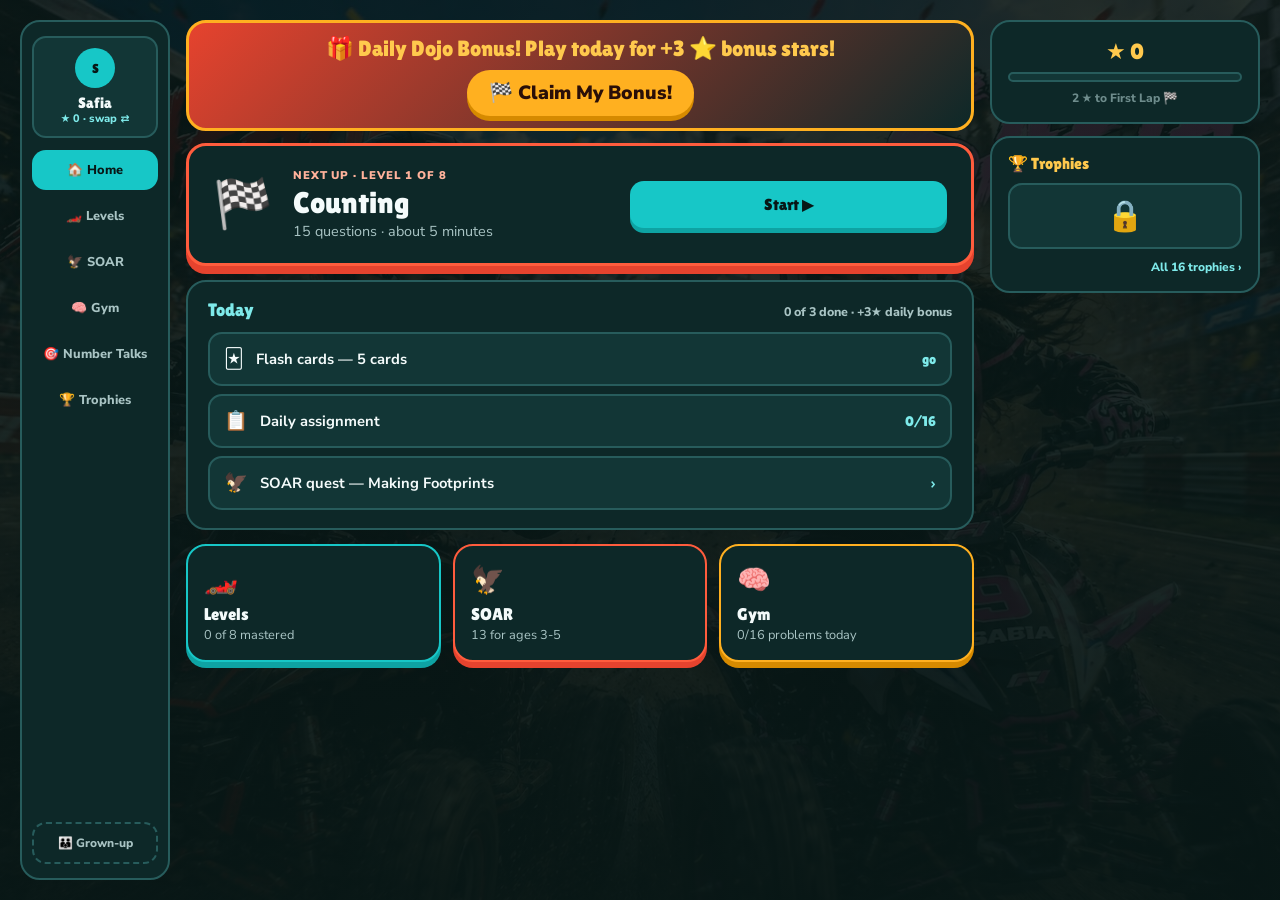
==== commit e2aea734: "Add Number Talks Zone: a Safia-only conceptual number-sense section Adds a sixth rail/tab-bar destin" ====
--- a/index.html
+++ b/index.html
@@ -33,6 +33,7 @@
       <button class="nav-item rail__nav-item" data-tab="levels" onclick="showPracticeMenu()">🏎️ Levels</button>
       <button class="nav-item rail__nav-item" data-tab="soar" onclick="showSoarMenu()">🦅 SOAR</button>
       <button class="nav-item rail__nav-item" data-tab="gym" onclick="showGym()">🧠 Gym</button>
+      <button class="nav-item rail__nav-item" data-tab="numbertalks" id="railNtNav" onclick="showNumberTalks()">🎯 Number Talks</button>
       <button class="nav-item rail__nav-item" data-tab="trophies" onclick="showTrophies()">🏆 Trophies</button>
     </div>
     <div class="rail__spacer"></div>
@@ -138,6 +139,11 @@
       <div id="gymContent"></div>
     </div>
 
+    <!-- NUMBER TALKS ZONE (Safia-only, see DESIGN.md) -->
+    <div id="ntScreen" class="screen">
+      <div id="ntContent"></div>
+    </div>
+
     <!-- TROPHIES -->
     <div id="trophiesScreen" class="screen">
       <div class="screen-heading">
@@ -202,6 +208,7 @@
       <button class="nav-item quicknav__tab" data-tab="levels" onclick="showPracticeMenu()">🏎️</button>
       <button class="nav-item quicknav__tab" data-tab="soar" onclick="showSoarMenu()">🦅</button>
       <button class="nav-item quicknav__tab" data-tab="gym" onclick="showGym()">🧠</button>
+      <button class="nav-item quicknav__tab" data-tab="numbertalks" id="quicknavNtTab" onclick="showNumberTalks()">🎯</button>
       <button class="nav-item quicknav__tab" data-tab="trophies" onclick="showTrophies()">🏆</button>
     </div>
 
@@ -215,6 +222,22 @@
       <div id="patternTags"></div>
     </div>
     <div class="status-card status-card--clickable" id="statusTrophyCard" onclick="showTrophies()"></div>
+    <!-- Number Talks Zone status cards — shown only while ntScreen is active
+         (see showScreen()), replacing the cards above rather than joining them. -->
+    <div class="status-card" id="ntWhyCard" style="display:none;">
+      <div class="status-card__title" style="color:var(--cyan-300);">Why this zone</div>
+      <div style="display:flex;flex-direction:column;gap:8px;margin:10px 0 12px;">
+        <div class="nt-badge nt-badge--primary">Achievement · 84th percentile</div>
+        <div class="nt-badge nt-badge--reward">Growth · 56th percentile</div>
+      </div>
+      <div style="font-size:.82rem;color:var(--text-secondary);line-height:1.5;margin-bottom:10px;">Safia can already do 1st-grade math well. This zone builds the deeper number sense that speeds up how fast she learns new things.</div>
+      <div class="progress-bar progress-bar--thin"><div class="progress-bar__fill" style="width:56%;background:var(--color-reward);"></div></div>
+      <div style="font-size:.72rem;font-weight:800;color:var(--text-muted);margin-top:6px;">Goal: 65th percentile growth by Spring 2027</div>
+    </div>
+    <div class="status-card" id="ntTodayCard" style="display:none;">
+      <div class="status-card__title" style="color:var(--cyan-300);">Today</div>
+      <div style="font-size:.85rem;color:var(--text-secondary);margin-top:8px;">✅ <span id="ntTodayCount">0</span> activities completed</div>
+    </div>
   </aside>
 
 </div><!-- end .shell -->
--- a/style.css
+++ b/style.css
@@ -499,6 +499,37 @@
 .gym-random-row__line { font-size:.75rem; color:var(--text-secondary); margin-top:2px; }
 .gym-random-row__chevron { color:var(--text-muted); font-size:1.1rem; }
 
+/* ── NUMBER TALKS ZONE (Safia-only) — the hub grid reuses .gym-card as-is;
+   these are just the pieces that hub doesn't already provide: tile-based
+   answer choices (built on .mc-choice's existing hover/selected/correct/
+   wrong states, just reshaped), the Number Talks target/inputs, the pattern
+   sequence display, the "ways found" chips, and the strategy-reveal cards. ── */
+.nt-hub-grid { display:grid; grid-template-columns:1fr; gap:14px; }
+.nt-head-stat { margin-left:auto; font-size:.8rem; font-weight:800; color:var(--text-muted); }
+
+.nt-tile-row { display:flex; justify-content:center; gap:14px; flex-wrap:wrap; margin-top:16px; }
+.nt-tile--circle { width:92px; height:92px; border-radius:50%; padding:0; display:flex; align-items:center; justify-content:center; font-size:1.3rem; }
+.nt-tile--rect { width:120px; height:92px; padding:0; display:flex; align-items:center; justify-content:center; text-align:center; }
+
+.nt-target-circle { width:88px; height:88px; border-radius:50%; background:var(--color-reward); color:var(--text-on-accent); font-family:var(--font-display); font-size:2.2rem; display:flex; align-items:center; justify-content:center; }
+.nt-num-input { width:70px; height:70px; padding:0; font-size:1.6rem; font-family:var(--font-display); background:var(--surface-2); border:2px solid var(--border-strong); border-radius:var(--radius-md); color:var(--text-primary); text-align:center; outline:none; }
+.nt-num-input--pill { width:90px; height:64px; border-radius:var(--radius-pill); color:var(--amber-400); }
+
+.nt-seq-row { display:flex; justify-content:center; gap:14px; flex-wrap:wrap; margin-bottom:24px; }
+.nt-seq-tile { width:60px; height:60px; border-radius:var(--radius-md); background:var(--surface-2); border:2px solid var(--border-strong); display:flex; align-items:center; justify-content:center; font-family:var(--font-display); font-size:1.6rem; color:var(--text-primary); }
+.nt-seq-tile--blank { border:2px dashed var(--amber-500); color:var(--amber-400); }
+
+.nt-ways-row { display:flex; flex-wrap:wrap; gap:8px; }
+.nt-way-chip { background:rgba(47,230,167,.14); border:2px solid var(--color-success); border-radius:var(--radius-pill); padding:6px 14px; font-family:var(--font-display); font-size:.95rem; color:var(--mint-400); }
+
+.nt-strategy-card { background:var(--surface-2); border-left:5px solid var(--amber-500); border-radius:var(--radius-sm); padding:12px 16px; }
+.nt-strategy-card__label { font-family:var(--font-display); font-size:.95rem; color:var(--amber-400); margin-bottom:4px; }
+.nt-strategy-card__text { font-size:.9rem; color:var(--text-secondary); line-height:1.5; }
+
+.nt-badge { display:inline-block; padding:5px 12px; border-radius:var(--radius-pill); font-size:.78rem; font-weight:800; }
+.nt-badge--primary { background:rgba(23,199,199,.16); color:var(--cyan-300); border:2px solid var(--color-primary); }
+.nt-badge--reward { background:rgba(255,176,32,.16); color:var(--amber-400); border:2px solid var(--color-reward); }
+
 /* "problems will come from" rows on the Daily / Random detail screens */
 .gym-set-row { display:flex; align-items:center; gap:12px; background:var(--surface-1); border:2px solid var(--border-subtle); border-radius:var(--radius-md); padding:12px 14px; margin-bottom:8px; transition:border-color .15s; }
 .gym-set-row:hover { border-color:var(--color-primary); }
@@ -582,6 +613,7 @@
   .levels-grid, .soar-levels-grid { grid-template-columns:repeat(3,minmax(0,1fr)); }
   .trophies-grid { grid-template-columns:repeat(4,minmax(0,1fr)); }
   .grownup-lanes { grid-template-columns:repeat(2,minmax(0,1fr)); }
+  .nt-hub-grid { grid-template-columns:repeat(3,minmax(0,1fr)); }
 }
 @media (max-width:380px) {
   .btn { font-size:.85rem; padding:11px 0; min-width:70px; }
